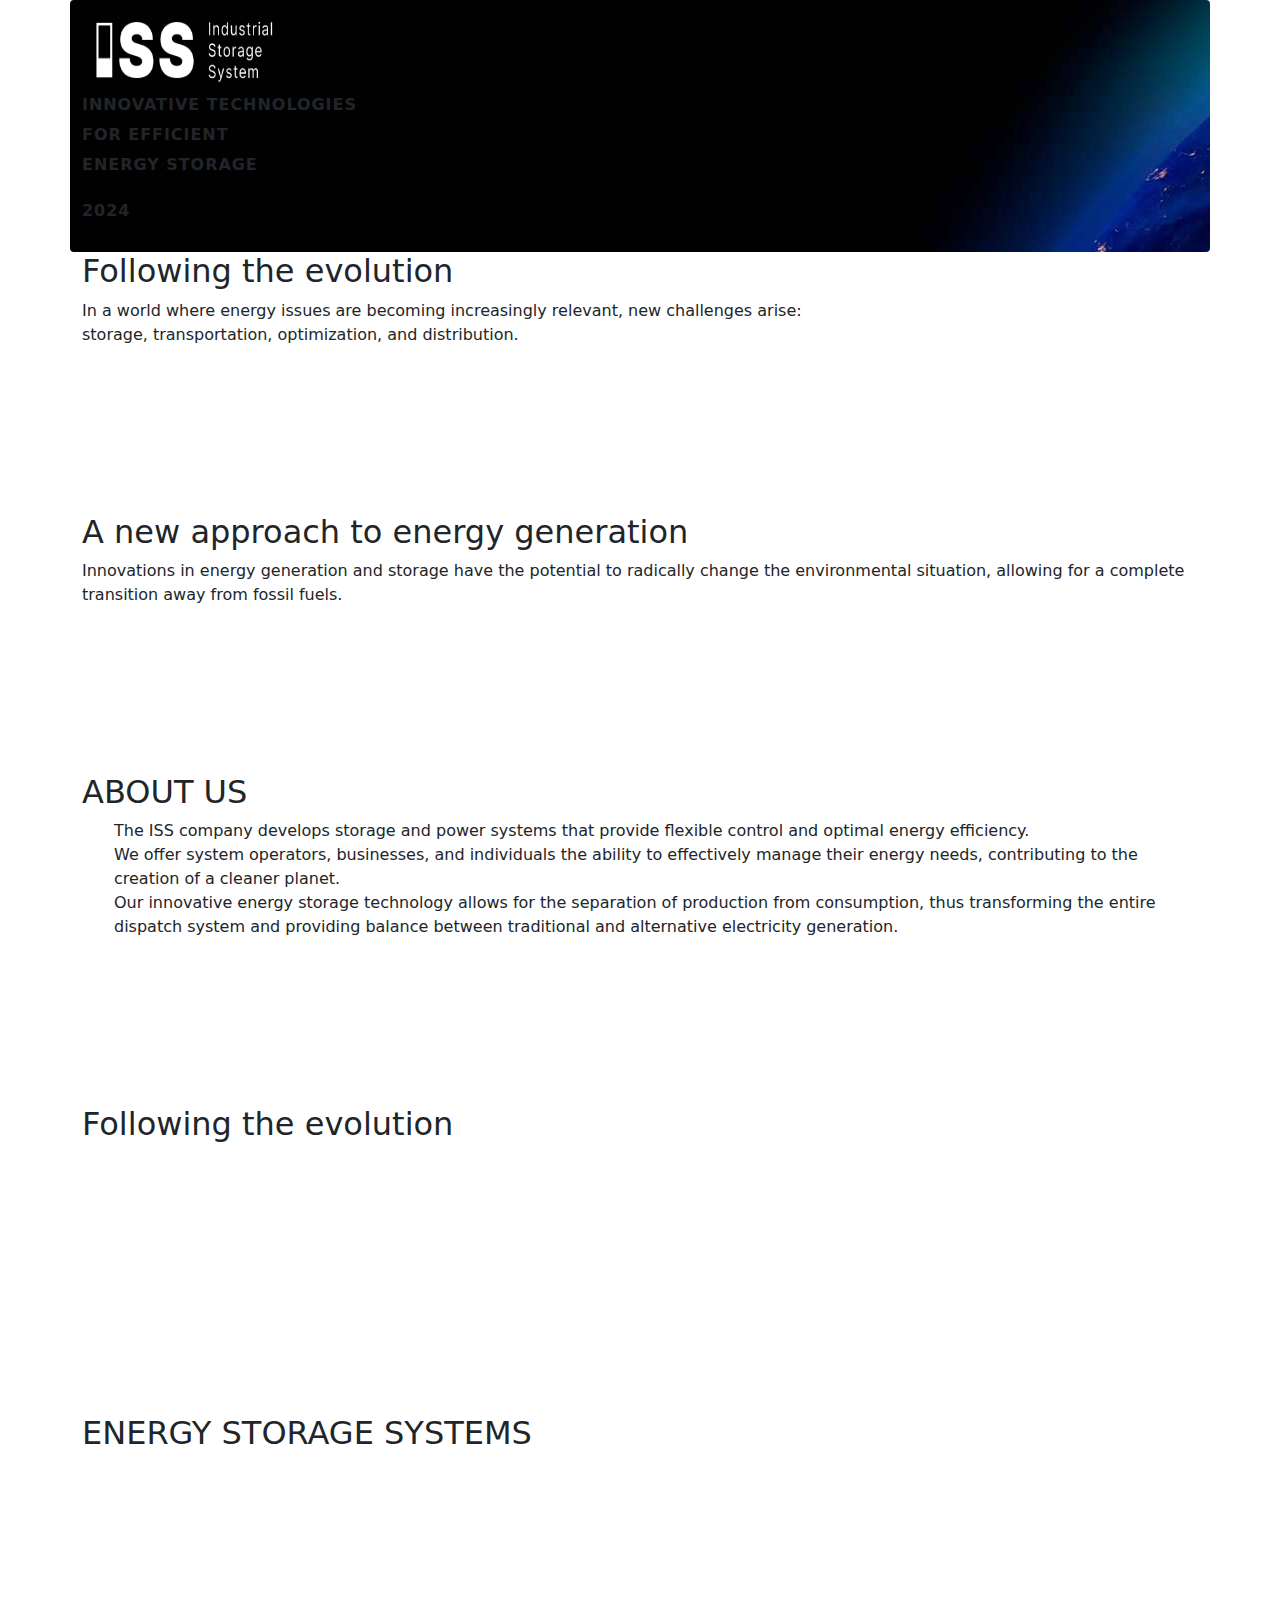
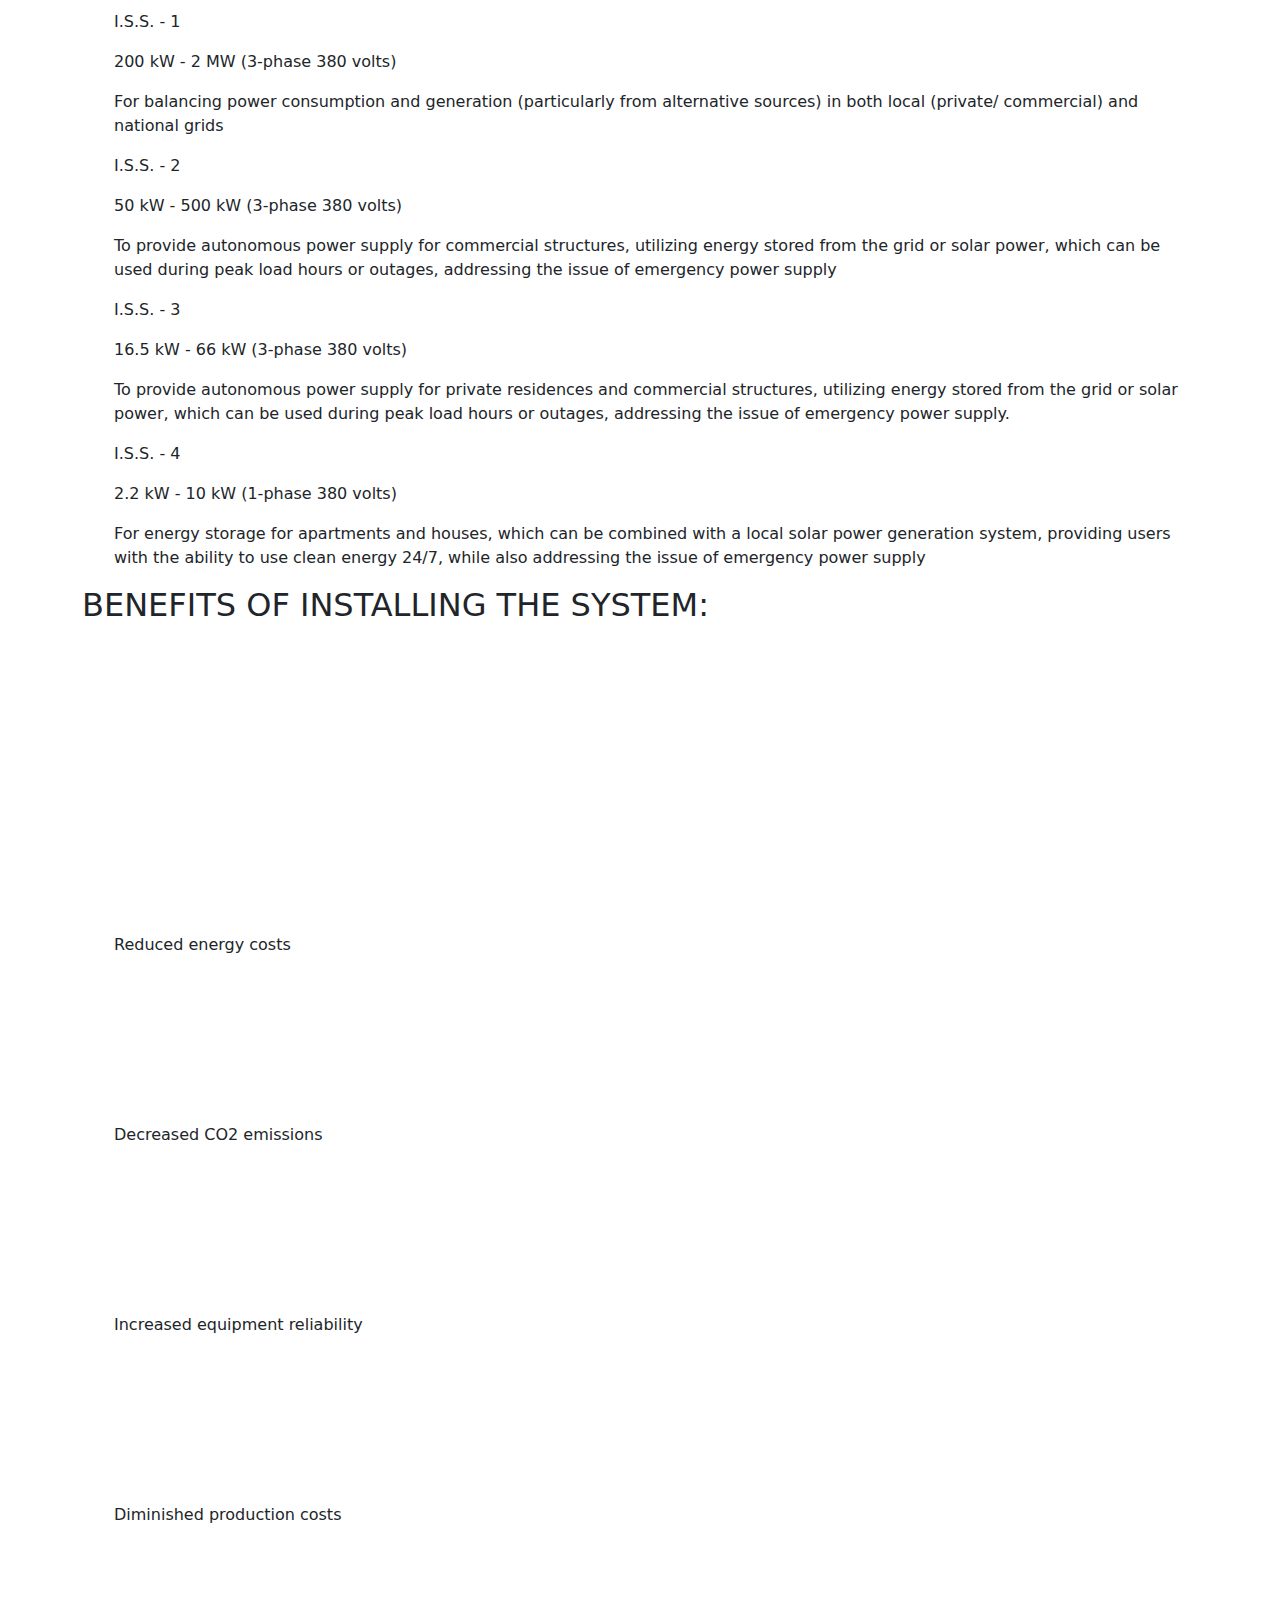
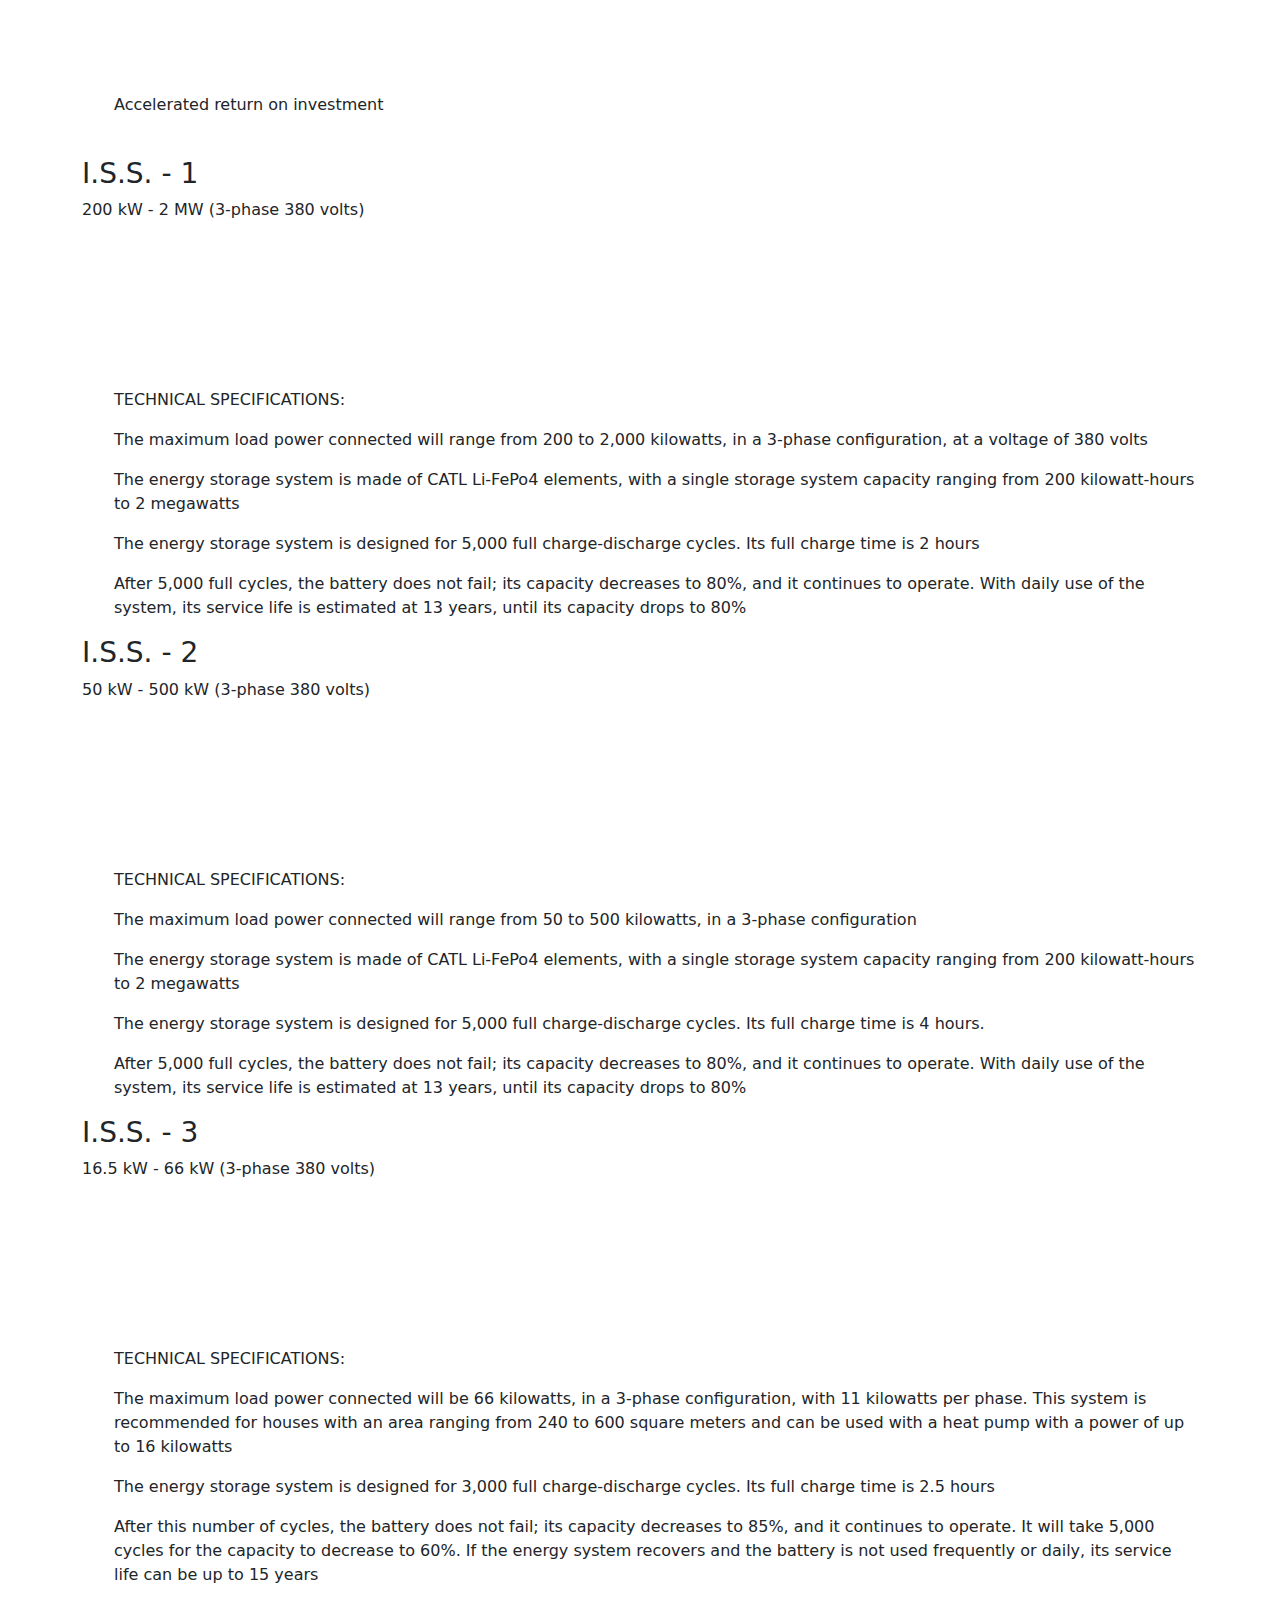
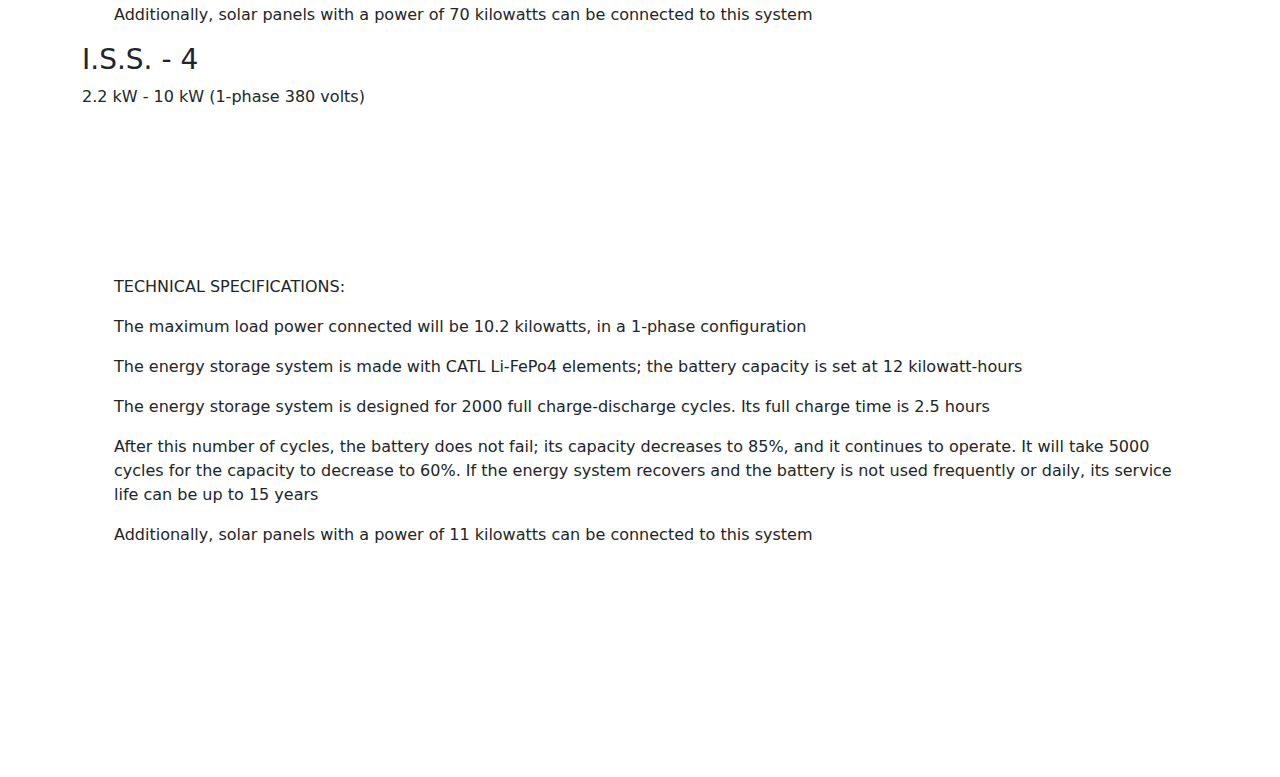
==== index.html @ ce4cd468 "criate" ====
<!DOCTYPE html>
<html lang="en">
  <head>
    <meta charset="UTF-8" />
    <meta name="viewport" content="width=device-width, initial-scale=1.0" />
    <link rel="stylesheet" href="./css/style.css" />
    <title>Waste-energy</title>
    <link href="https://cdn.jsdelivr.net/npm/bootstrap@5.3.3/dist/css/bootstrap.min.css" rel="stylesheet" integrity="sha384-QWTKZyjpPEjISv5WaRU9OFeRpok6YctnYmDr5pNlyT2bRjXh0JMhjY6hW+ALEwIH" crossorigin="anonymous">
  </head>
  <body>
    <header class="container bgImages">
      <img src="./images/logo_iss_w.png" alt="logo" width="200px" height="80px">
      <p>
        INNOVATIVE TECHNOLOGIES <br />
        FOR EFFICIENT <br />
        ENERGY STORAGE
      </p>
      <p>2024</p>
    </header>

    <section class="container">
      <h2>Following the evolution</h2>
      <p>
        In a world where energy issues are becoming increasingly relevant, new
        challenges arise: <br />
        storage, transportation, optimization, and distribution.
      </p>
      <svg class="" width="" height="">
        <use href=""></use>
      </svg>
    </section>

    <section class="container">
      <h2>A new approach to energy generation</h2>
      <p>
        Innovations in energy generation and storage have the potential to
        radically change the environmental situation, allowing for a complete
        transition away from fossil fuels.
      </p>
      <svg class="" width="" height="">
        <use href=""></use>
      </svg>
    </section>

    <section class="container">
      <h2>ABOUT US</h2>
      <ul>
        <li>
          The ISS company develops storage and power systems that provide
          flexible control and optimal energy efficiency.
        </li>
        <li>
          We offer system operators, businesses, and individuals the ability to
          effectively manage their energy needs, contributing to the creation of
          a cleaner planet.
        </li>
        <li>
          Our innovative energy storage technology allows for the separation of
          production from consumption, thus transforming the entire dispatch
          system and providing balance between traditional and alternative
          electricity generation.
        </li>
      </ul>
      <svg class="" width="" height="">
        <use href=""></use>
      </svg>
    </section>

    <section class="container">
      <h2>Following the evolution</h2>
      <svg class="" width="" height="">
        <use href=""></use>
      </svg>
      <ul>
        <li><img src="./images/" alt="" /></li>
        <li><img src="./images/" alt="" /></li>
        <li><img src="./images/" alt="" /></li>
        <li><img src="./images/" alt="" /></li>
      </ul>
    </section>

    <section class="container">
      <h2>ENERGY STORAGE SYSTEMS</h2>
      <svg class="" width="" height="">
        <use href=""></use>
      </svg>
      <ul>
        <li>
          <p>I.S.S. - 1</p>
          <p>200 kW - 2 MW (3-phase 380 volts)</p>
          <p>
            For balancing power consumption and generation (particularly from
            alternative sources) in both local (private/ commercial) and
            national grids
          </p>
        </li>
        <li>
          <p>I.S.S. - 2</p>
          <p>50 kW - 500 kW (3-phase 380 volts)</p>
          <p>
            To provide autonomous power supply for commercial structures,
            utilizing energy stored from the grid or solar power, which can be
            used during peak load hours or outages, addressing the issue of
            emergency power supply
          </p>
        </li>
        <li>
          <p>I.S.S. - 3</p>
          <p>16.5 kW - 66 kW (3-phase 380 volts)</p>
          <p>
            To provide autonomous power supply for private residences and
            commercial structures, utilizing energy stored from the grid or
            solar power, which can be used during peak load hours or outages,
            addressing the issue of emergency power supply.
          </p>
        </li>
        <li>
          <p>I.S.S. - 4</p>
          <p>2.2 kW - 10 kW (1-phase 380 volts)</p>
          <p>
            For energy storage for apartments and houses, which can be combined
            with a local solar power generation system, providing users with the
            ability to use clean energy 24/7, while also addressing the issue of
            emergency power supply
          </p>
        </li>
      </ul>
    </section>

    <section class="container">
      <h2>BENEFITS OF INSTALLING THE SYSTEM:</h2>
      <svg class="" width="" height="">
        <use href=""></use>
      </svg>
      <ul>
        <li>
          <svg class="" width="" height="">
            <use href=""></use>
          </svg>
          <p>Reduced energy costs</p>
        </li>
        <li>
          <svg class="" width="" height="">
            <use href=""></use>
          </svg>
          <p>Decreased CO2 emissions</p>
        </li>
        <li>
          <svg class="" width="" height="">
            <use href=""></use>
          </svg>
          <p>Increased equipment reliability</p>
        </li>
        <li>
          <svg class="" width="" height="">
            <use href=""></use>
          </svg>
          <p>Diminished production costs</p>
        </li>
        <li>
          <svg class="" width="" height="">
            <use href=""></use>
          </svg>
          <p>Accelerated return on investment</p>
        </li>
      </ul>
    </section>

    <section class="container"><img src="./images/" alt="" /></section>

    <section class="container">
      <h3>I.S.S. - 1</h3>
      <p>200 kW - 2 MW (3-phase 380 volts)</p>
      <svg class="" width="" height="">
        <use href=""></use>
      </svg>
      <ul>
        <li>
          <p>TECHNICAL SPECIFICATIONS:</p>
        </li>
        <li>
          <p>
            The maximum load power connected will range from 200 to 2,000
            kilowatts, in a 3-phase configuration, at a voltage of 380 volts
          </p>
        </li>
        <li>
          <p>
            The energy storage system is made of CATL Li-FePo4 elements, with a
            single storage system capacity ranging from 200 kilowatt-hours to 2
            megawatts
          </p>
        </li>
        <li>
          <p>
            The energy storage system is designed for 5,000 full
            charge-discharge cycles. Its full charge time is 2 hours
          </p>
        </li>
        <li>
          <p>
            After 5,000 full cycles, the battery does not fail; its capacity
            decreases to 80%, and it continues to operate. With daily use of the
            system, its service life is estimated at 13 years, until its
            capacity drops to 80%
          </p>
        </li>
      </ul>
    </section>

    <section class="container">
      <h3>I.S.S. - 2</h3>
      <p>50 kW - 500 kW (3-phase 380 volts)</p>
      <svg class="" width="" height="">
        <use href=""></use>
      </svg>
      <ul>
        <li>
          <p>TECHNICAL SPECIFICATIONS:</p>
        </li>
        <li>
          <p>
            The maximum load power connected will range from 50 to 500
            kilowatts, in a 3-phase configuration
          </p>
        </li>
        <li>
          <p>
            The energy storage system is made of CATL Li-FePo4 elements, with a
            single storage system capacity ranging from 200 kilowatt-hours to 2
            megawatts
          </p>
        </li>
        <li>
          <p>
            The energy storage system is designed for 5,000 full
            charge-discharge cycles. Its full charge time is 4 hours.
          </p>
        </li>
        <li>
          <p>
            After 5,000 full cycles, the battery does not fail; its capacity
            decreases to 80%, and it continues to operate. With daily use of the
            system, its service life is estimated at 13 years, until its
            capacity drops to 80%
          </p>
        </li>
      </ul>
    </section>

    <section class="container">
      <h3>I.S.S. - 3</h3>
      <p>16.5 kW - 66 kW (3-phase 380 volts)</p>
      <svg class="" width="" height="">
        <use href=""></use>
      </svg>
      <ul>
        <li>
          <p>TECHNICAL SPECIFICATIONS:</p>
        </li>
        <li>
          <p>
            The maximum load power connected will be 66 kilowatts, in a 3-phase
            configuration, with 11 kilowatts per phase. This system is
            recommended for houses with an area ranging from 240 to 600 square
            meters and can be used with a heat pump with a power of up to 16
            kilowatts
          </p>
        </li>
        <li>
          <p>
            The energy storage system is designed for 3,000 full
            charge-discharge cycles. Its full charge time is 2.5 hours
          </p>
        </li>
        <li>
          <p>
            After this number of cycles, the battery does not fail; its capacity
            decreases to 85%, and it continues to operate. It will take 5,000
            cycles for the capacity to decrease to 60%. If the energy system
            recovers and the battery is not used frequently or daily, its
            service life can be up to 15 years
          </p>
        </li>
        <li>
          <p>
            Additionally, solar panels with a power of 70 kilowatts can be
            connected to this system
          </p>
        </li>
      </ul>
    </section>

    <section class="container">
      <h3>I.S.S. - 4</h3>
      <p>2.2 kW - 10 kW (1-phase 380 volts)</p>
      <svg class="" width="" height="">
        <use href=""></use>
      </svg>
      <ul>
        <li>
          <p>TECHNICAL SPECIFICATIONS:</p>
        </li>
        <li>
          <p>
            The maximum load power connected will be 10.2 kilowatts, in a
            1-phase configuration
          </p>
        </li>
        <li>
          <p>
            The energy storage system is made with CATL Li-FePo4 elements; the
            battery capacity is set at 12 kilowatt-hours
          </p>
        </li>
        <li>
          <p>
            The energy storage system is designed for 2000 full charge-discharge
            cycles. Its full charge time is 2.5 hours
          </p>
        </li>
        <li>
          <p>
            After this number of cycles, the battery does not fail; its capacity
            decreases to 85%, and it continues to operate. It will take 5000
            cycles for the capacity to decrease to 60%. If the energy system
            recovers and the battery is not used frequently or daily, its
            service life can be up to 15 years
          </p>
        </li>
        <li>
          <p>
            Additionally, solar panels with a power of 11 kilowatts can be
            connected to this system
          </p>
        </li>
      </ul>
    </section>

    <section class="container">
      <svg class="" width="" height="">
        <use href=""></use>
      </svg>
      <ul>
        <li><img src="./images/" alt="" /></li>
        <li><img src="./images/" alt="" /></li>
      </ul>
    </section>
    <script src="https://cdn.jsdelivr.net/npm/bootstrap@5.3.3/dist/js/bootstrap.bundle.min.js" integrity="sha384-YvpcrYf0tY3lHB60NNkmXc5s9fDVZLESaAA55NDzOxhy9GkcIdslK1eN7N6jIeHz" crossorigin="anonymous"></script>
  </body>
</html>
---- css/style.css ----
* {
  margin: 0;
  padding: 0;
  border: 0 none;
  background: none;
}
body {
  font-weight: normal;
  font-size: 11px;
  font-family: Arial;
}
ul li {
list-style: none;
}
  #login-wrapper {
    width: 270px;
    left: 50%;
    margin-left: -135px;
    position: absolute;
    margin-top: -135px;
    top: 50%;
  }
  #login-form {
    width: 270px;
    background: #78a5df;
    height: 270px;
    -webkit-border-radius: 135px;
    -moz-border-radius: 135px;
    border-radius: 135px;
  }
  .body-login-form .tab-content {
    position: inherit;
    padding: inherit;
  }
  .b-title {
    text-align: center;
    padding-top: 100px;
    color: white;
    margin-bottom: 20px;
    font-size: 27px;
  }
  .b-content {
    font-size: 12px;
    color: #FFF;
    text-align: center;
  }
  .b-copyright {
    margin-top: 40px;
    text-align: center;
  }
  .b-copyright__link {
    color: #587b9d;
  }
  .b-text_lang_ru {
    display: none;
  }

  .bgImages{
    display: block;
    min-width: 200px;
    min-height: 50px;
    margin: 0 auto;
    padding: 10px 32px;
    border: 0;
    font-family: inherit;
    cursor: pointer;
    font-weight: 700;
    font-size: 16px;
    line-height: 1.88;
    letter-spacing: 0.06em;
    border-radius: 4px;
    background-image: url(../images/hero-bg.jpg);
  }
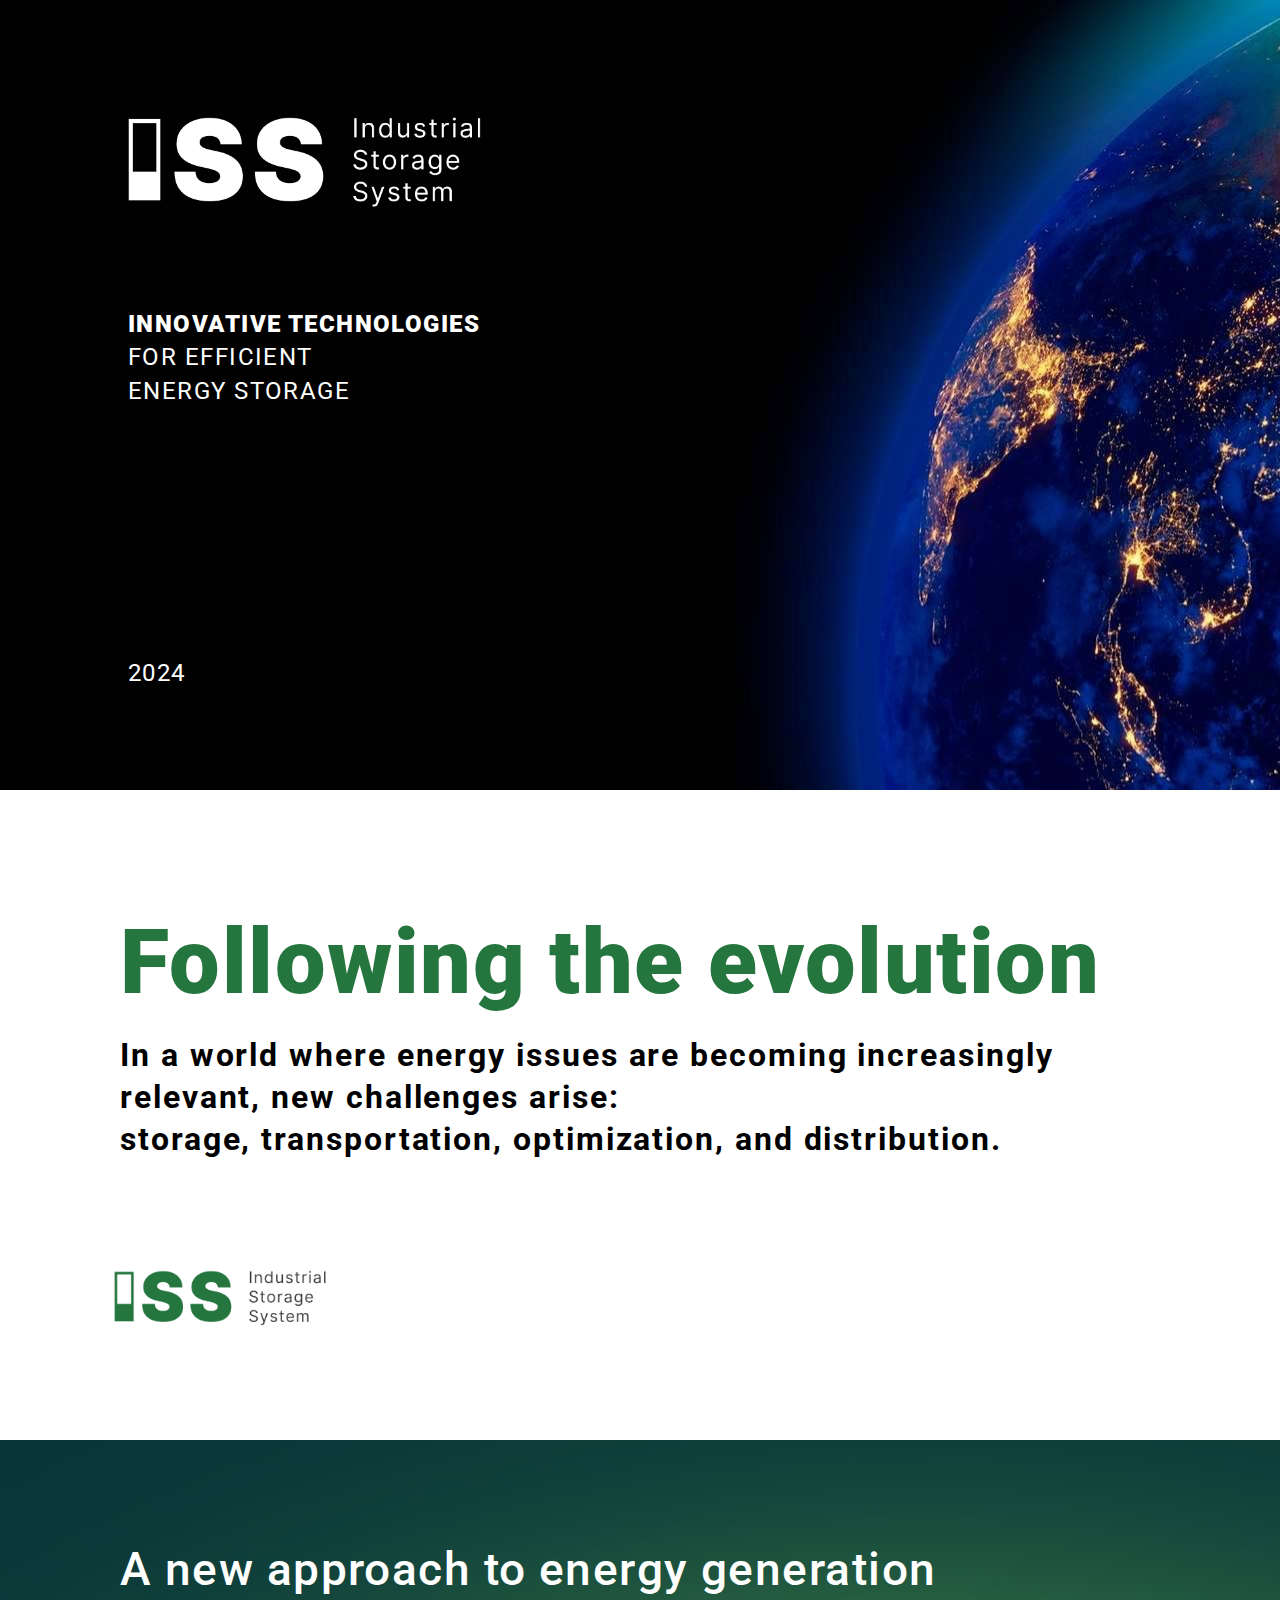
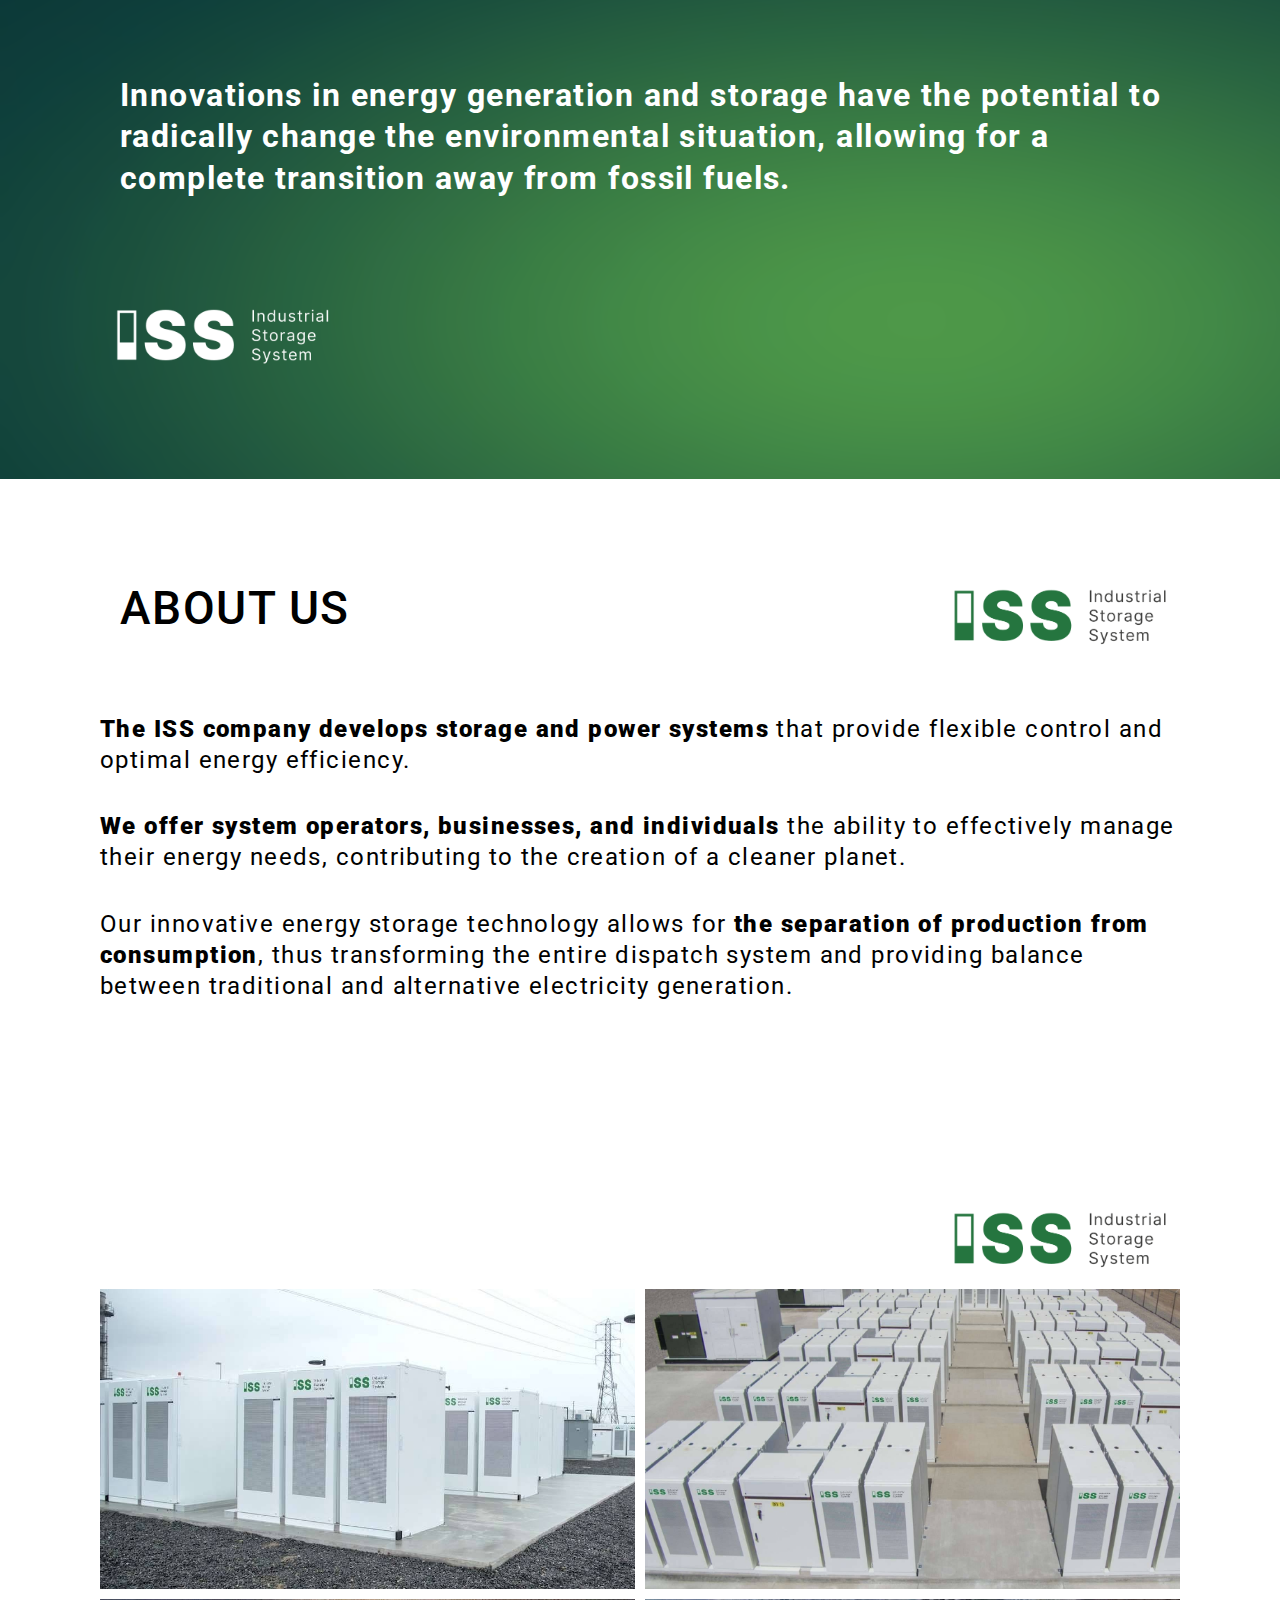
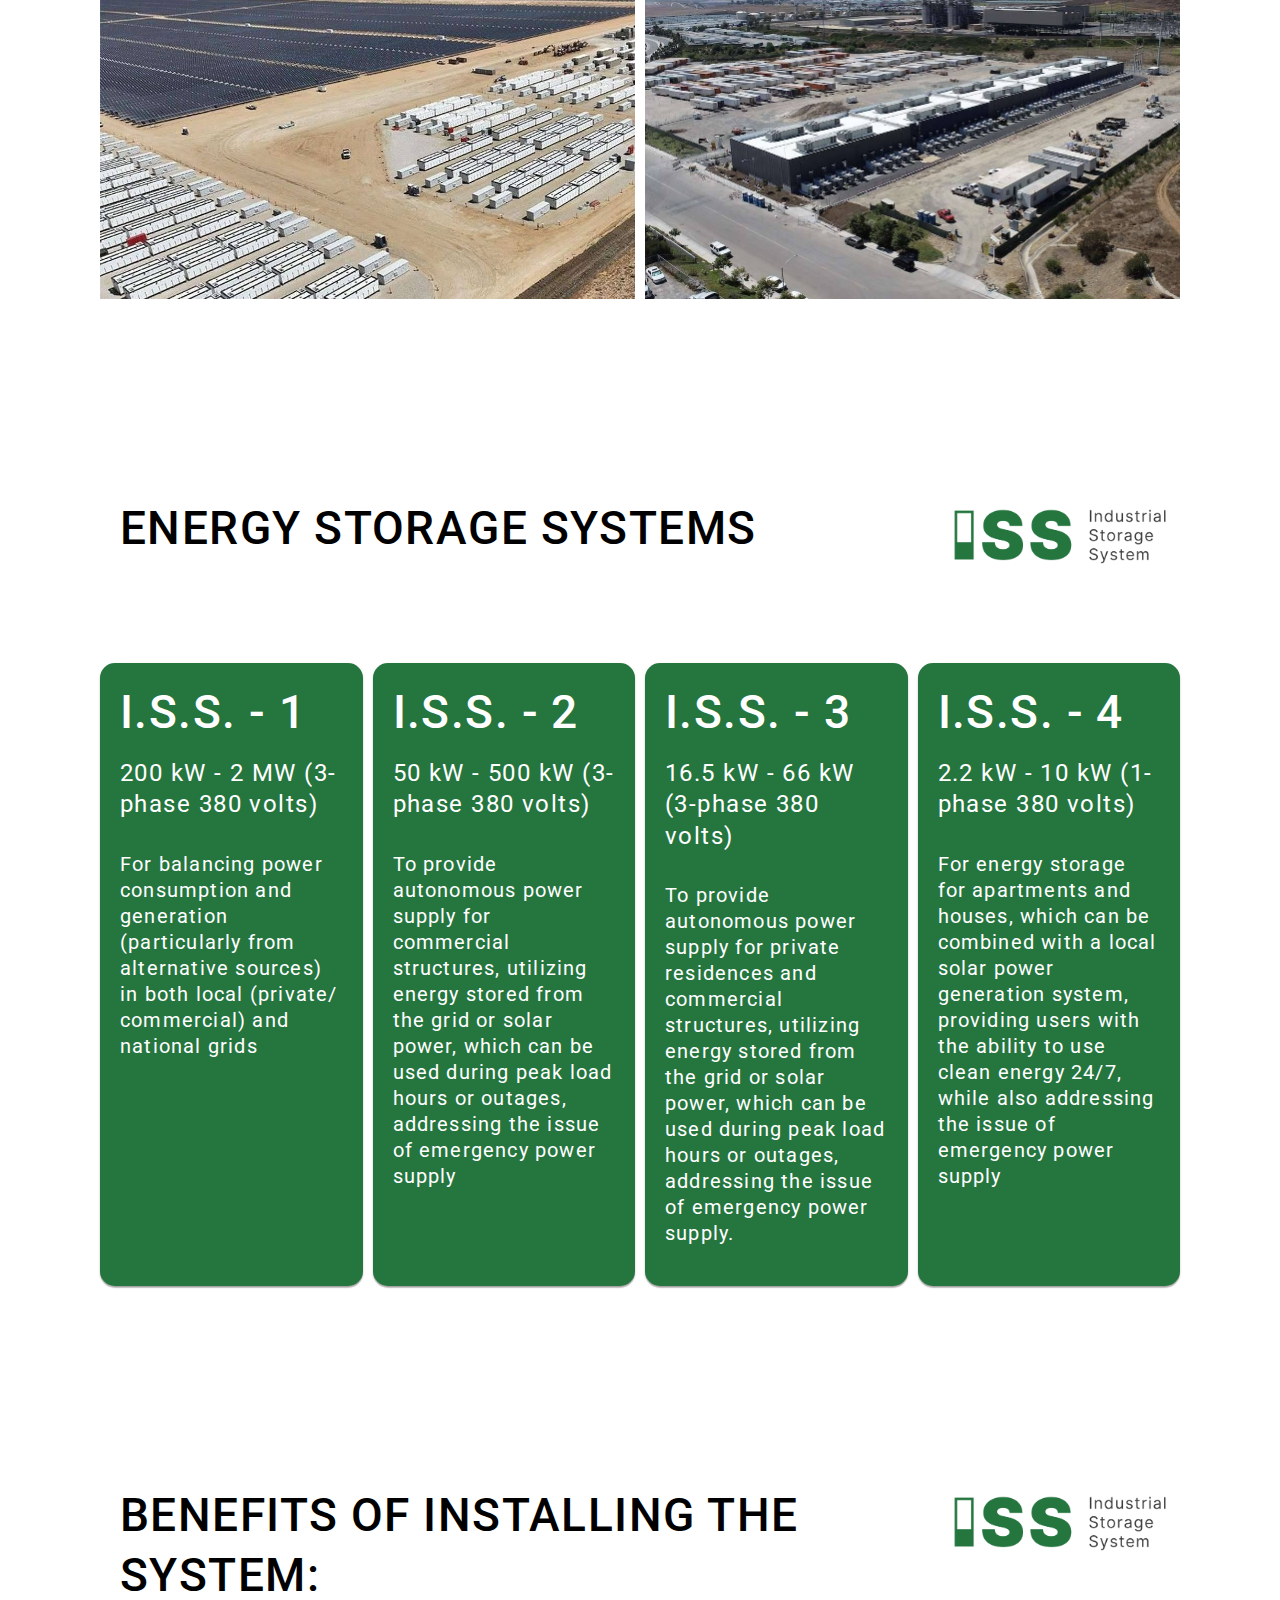
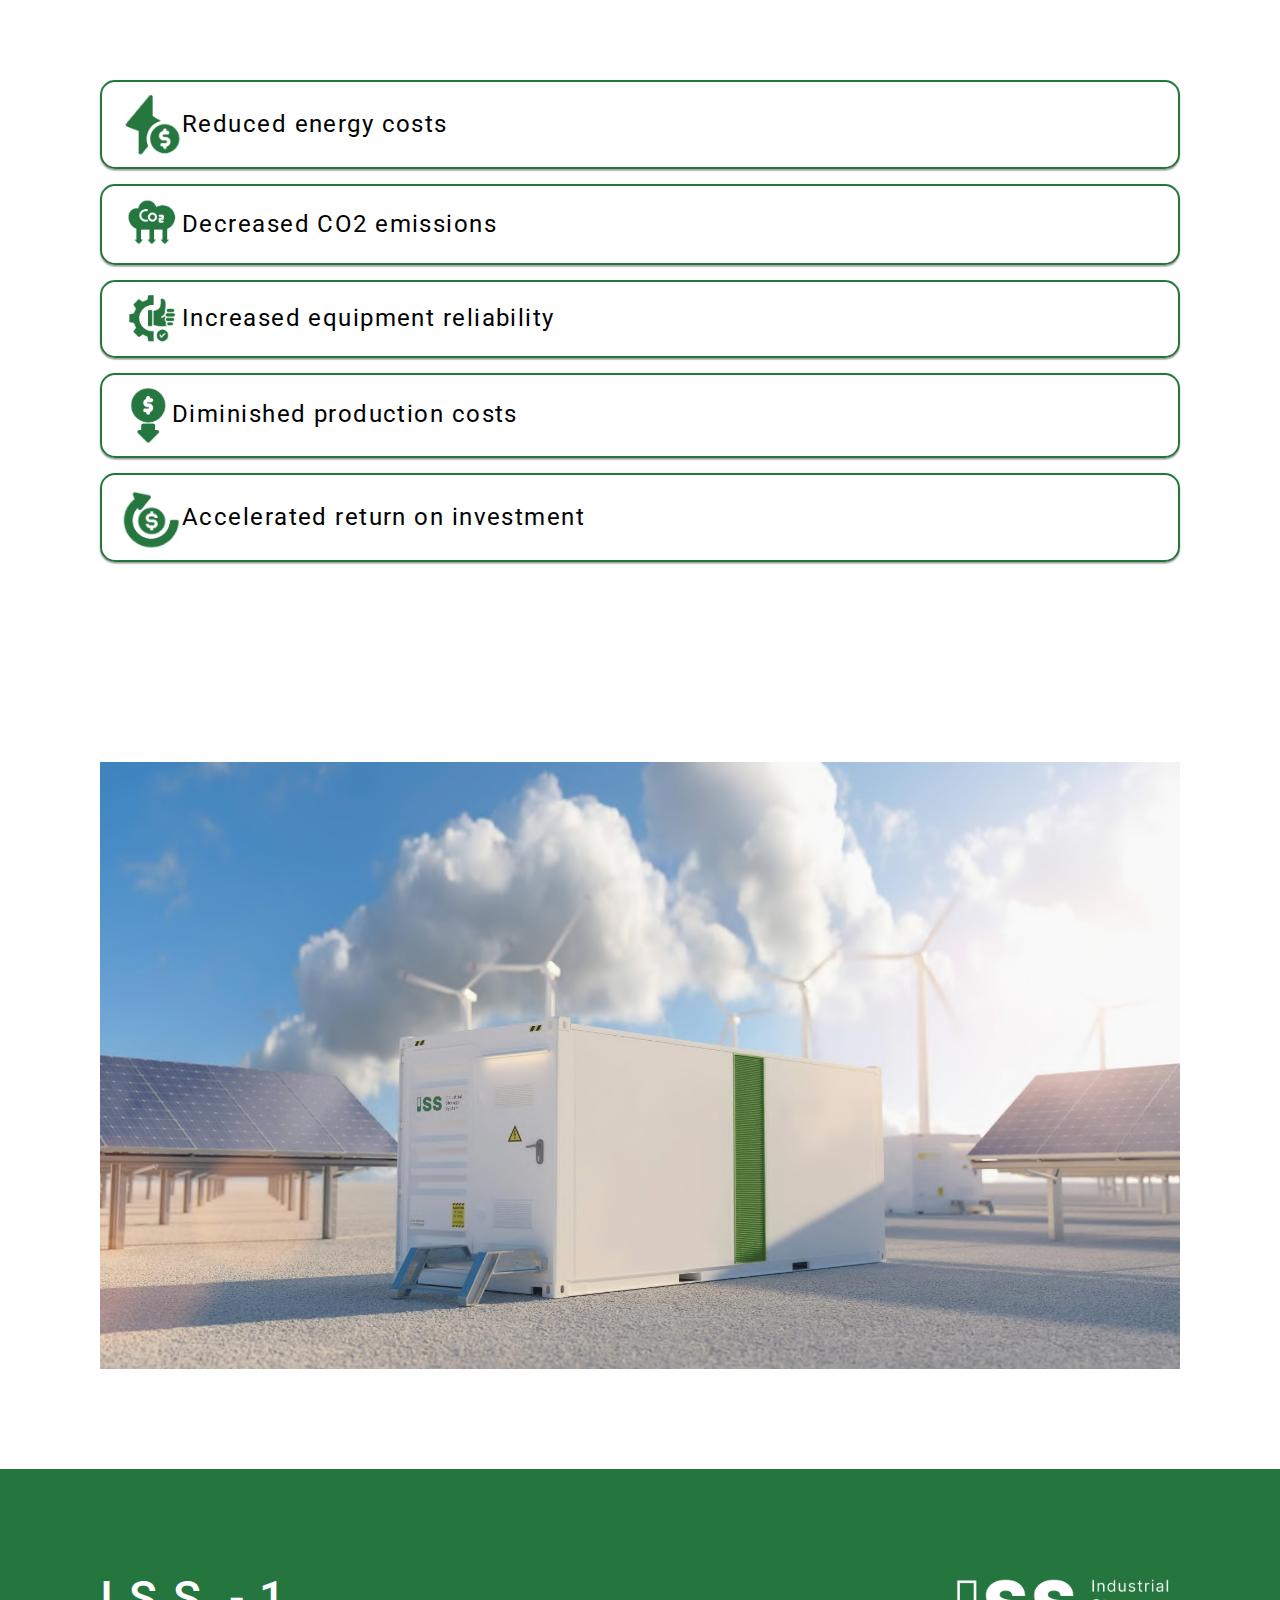
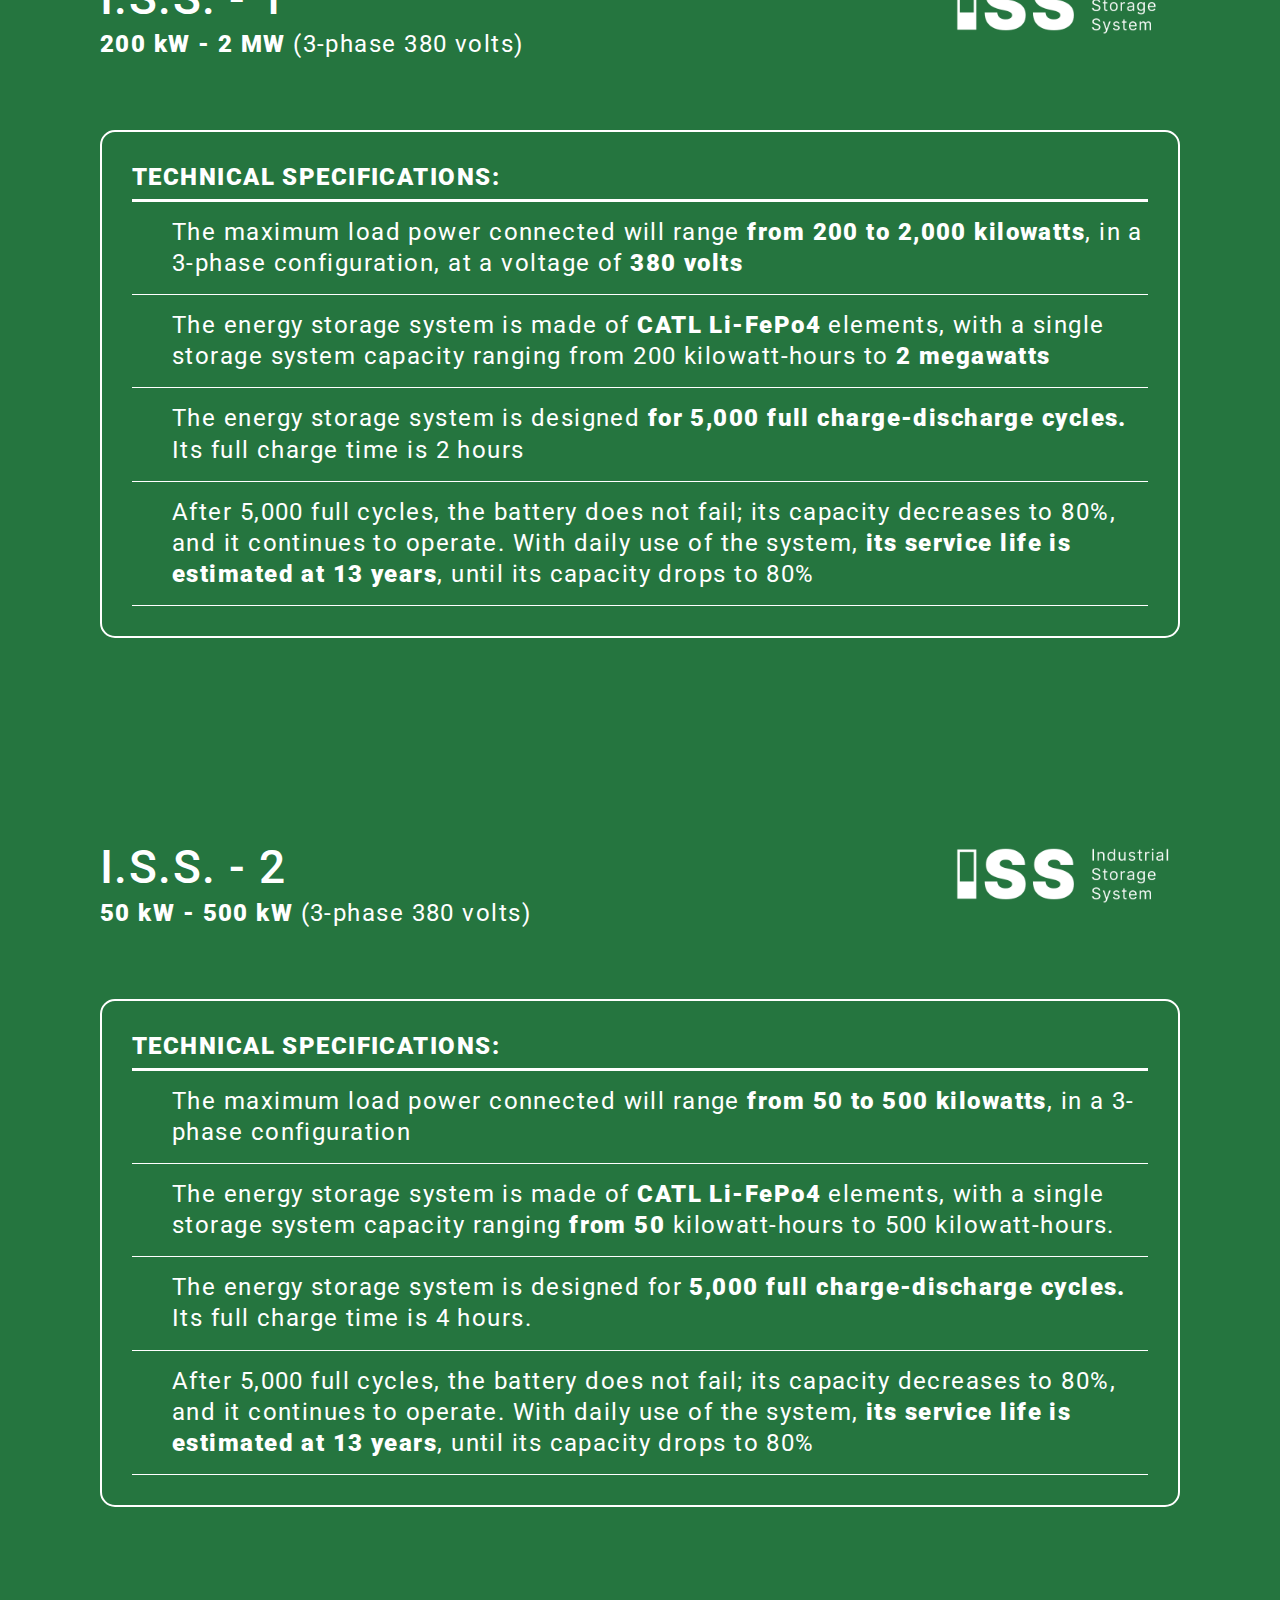
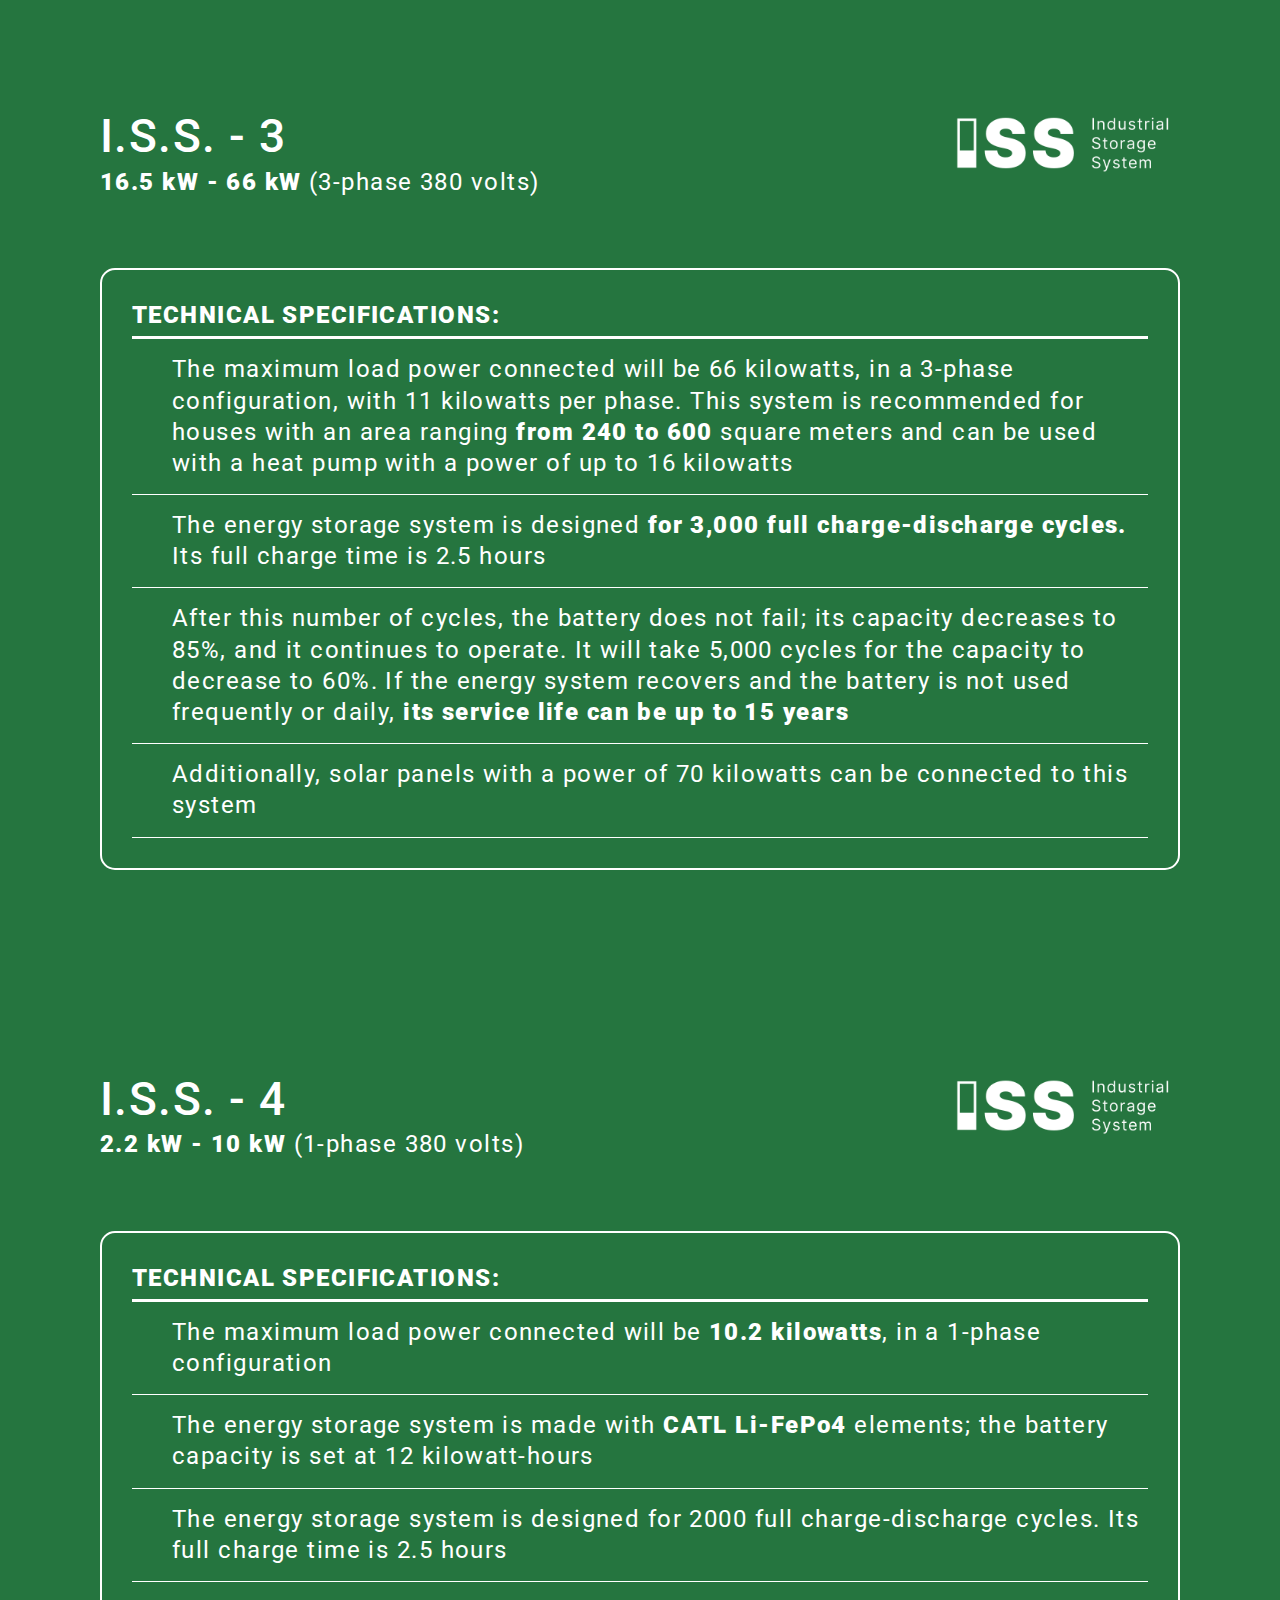
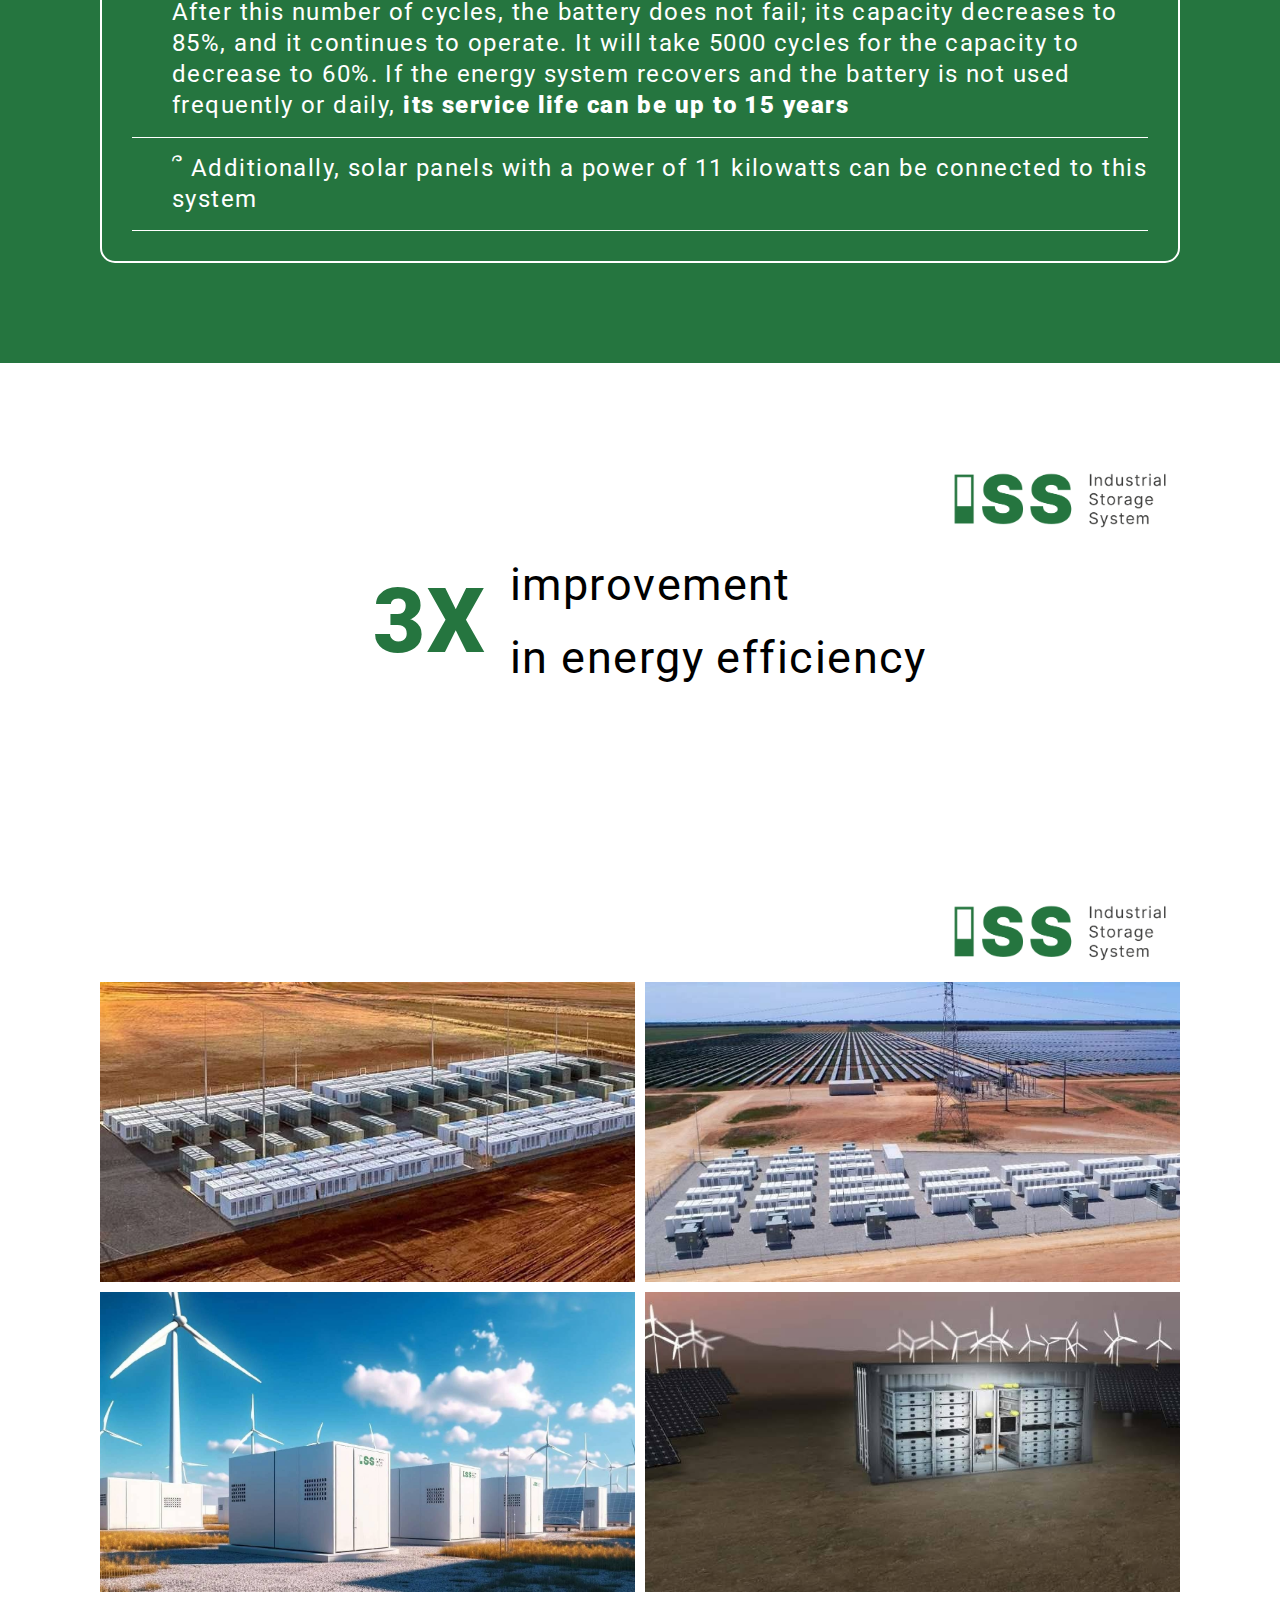
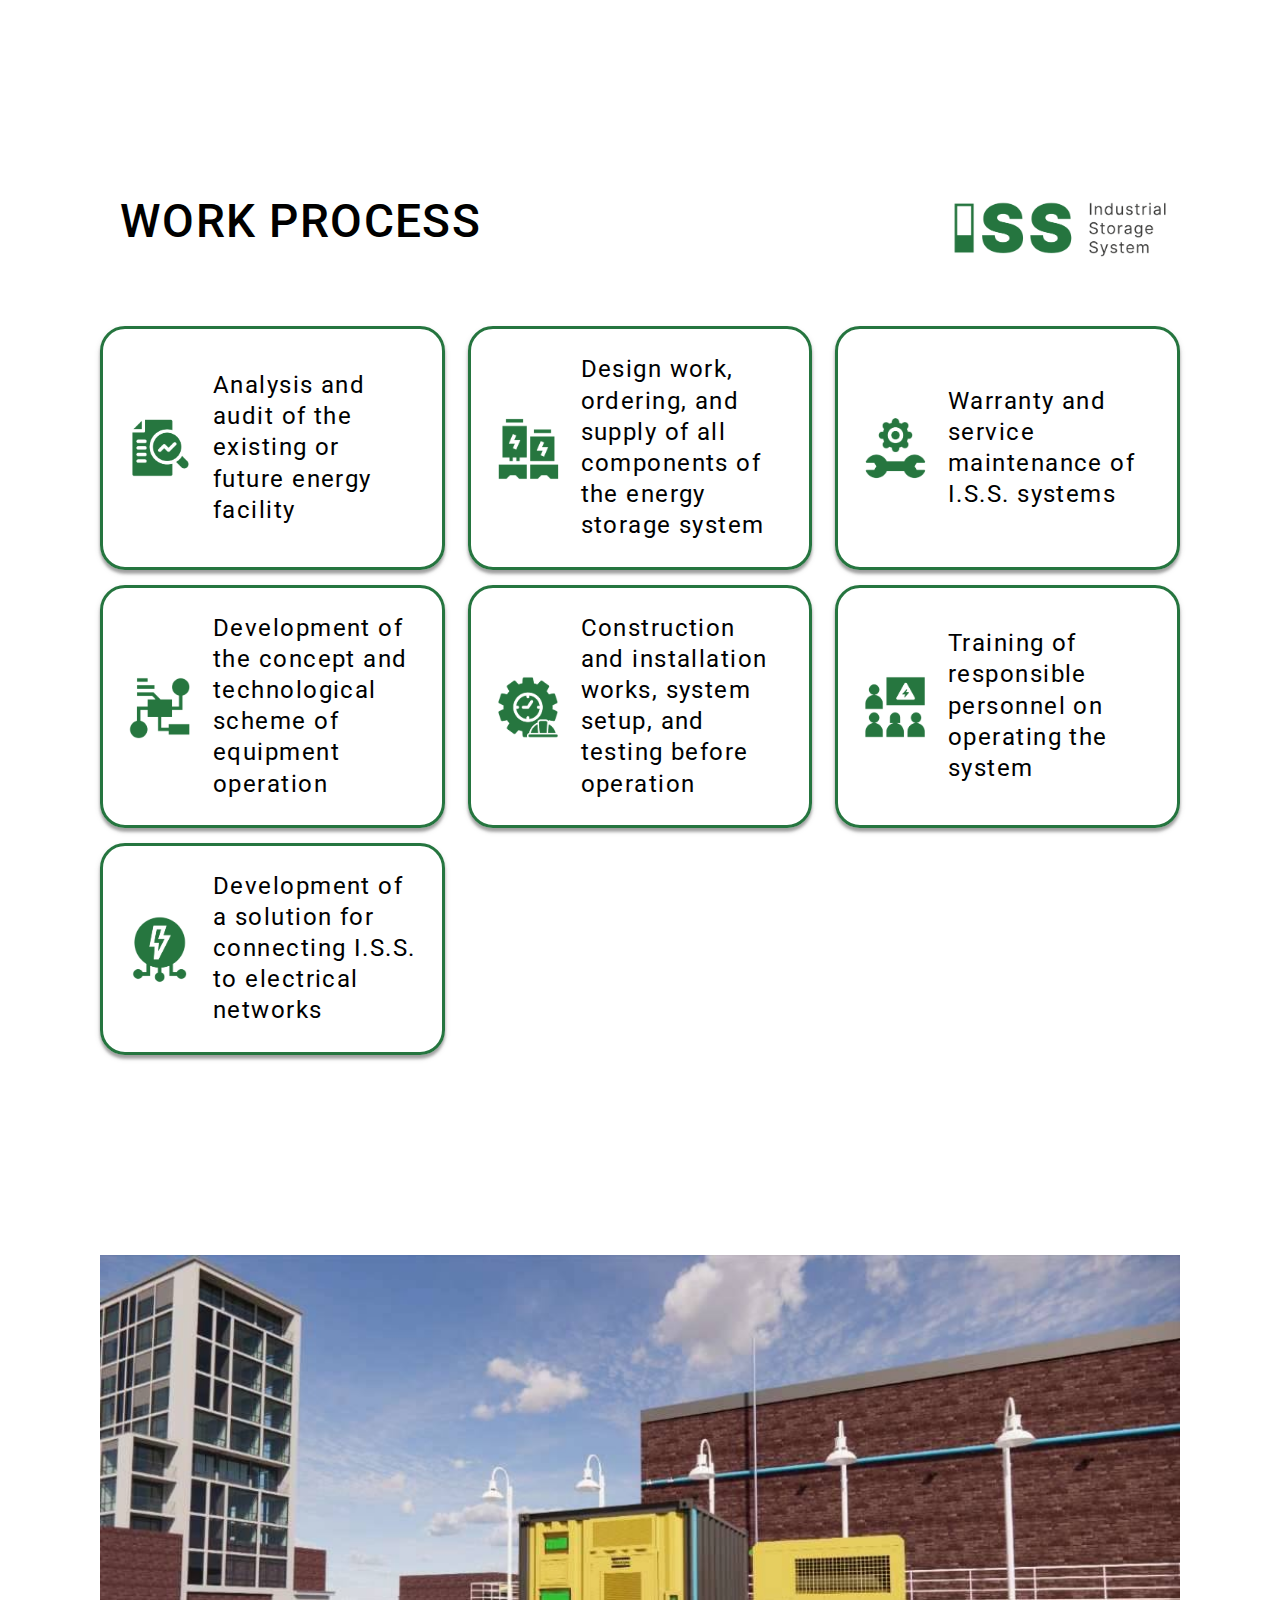
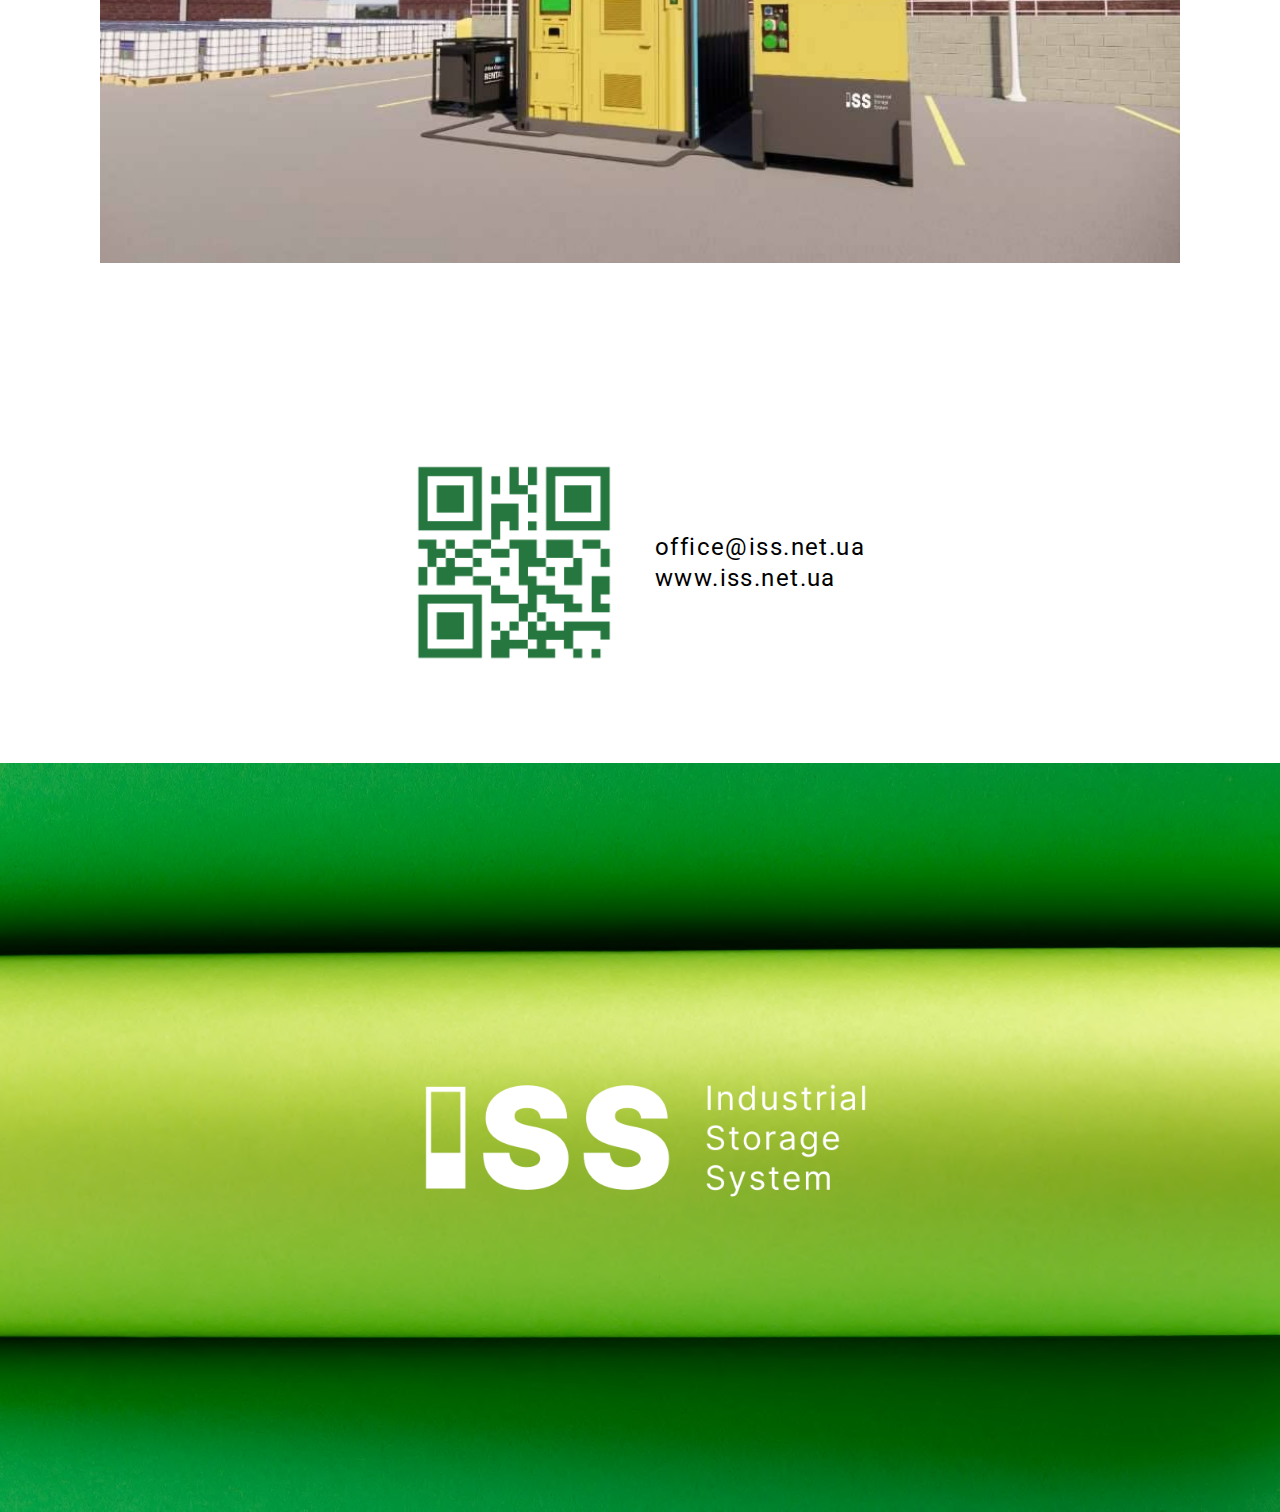
==== commit 13429738: "criet" ====
--- a/index.html
+++ b/index.html
@@ -3,349 +3,481 @@
   <head>
     <meta charset="UTF-8" />
     <meta name="viewport" content="width=device-width, initial-scale=1.0" />
+    <title>Waste-energy</title>
+    <link rel="preconnect" href="https://fonts.googleapis.com">
+    <link rel="preconnect" href="https://fonts.gstatic.com" crossorigin>
+    <link href="https://fonts.googleapis.com/css2?family=Roboto:wght@400;500;700;900&display=swap" rel="stylesheet">
+    <link rel="stylesheet" href="./css/normalize.css ">
     <link rel="stylesheet" href="./css/style.css" />
-    <title>Waste-energy</title>
-    <link href="https://cdn.jsdelivr.net/npm/bootstrap@5.3.3/dist/css/bootstrap.min.css" rel="stylesheet" integrity="sha384-QWTKZyjpPEjISv5WaRU9OFeRpok6YctnYmDr5pNlyT2bRjXh0JMhjY6hW+ALEwIH" crossorigin="anonymous">
   </head>
-  <body>
-    <header class="container bgImages">
-      <img src="./images/logo_iss_w.png" alt="logo" width="200px" height="80px">
-      <p>
-        INNOVATIVE TECHNOLOGIES <br />
-        FOR EFFICIENT <br />
-        ENERGY STORAGE
-      </p>
-      <p>2024</p>
+  <body class="text">
+    <header class="bgImages text-white section ">
+      <div class="container">
+
+        <img class="hero-img" src="./images/logo_iss_w.png" alt="logo" width="400px" >
+        <ul>
+          <li>
+            <p class="hero-text ">
+            <span class="wide-text">INNOVATIVE TECHNOLOGIES</span> <br />
+            FOR EFFICIENT <br />
+            ENERGY STORAGE
+            </p>
+          </li>
+          <li>
+            <p class="hero-date">2024</p>
+          </li>
+        </ul>
+      </div>
     </header>
 
-    <section class="container">
-      <h2>Following the evolution</h2>
-      <p>
-        In a world where energy issues are becoming increasingly relevant, new
-        challenges arise: <br />
-        storage, transportation, optimization, and distribution.
-      </p>
-      <svg class="" width="" height="">
-        <use href=""></use>
-      </svg>
-    </section>
-
-    <section class="container">
-      <h2>A new approach to energy generation</h2>
-      <p>
-        Innovations in energy generation and storage have the potential to
-        radically change the environmental situation, allowing for a complete
-        transition away from fossil fuels.
-      </p>
-      <svg class="" width="" height="">
-        <use href=""></use>
-      </svg>
-    </section>
-
-    <section class="container">
-      <h2>ABOUT US</h2>
-      <ul>
-        <li>
-          The ISS company develops storage and power systems that provide
-          flexible control and optimal energy efficiency.
-        </li>
-        <li>
-          We offer system operators, businesses, and individuals the ability to
-          effectively manage their energy needs, contributing to the creation of
-          a cleaner planet.
-        </li>
-        <li>
-          Our innovative energy storage technology allows for the separation of
-          production from consumption, thus transforming the entire dispatch
-          system and providing balance between traditional and alternative
-          electricity generation.
-        </li>
-      </ul>
-      <svg class="" width="" height="">
-        <use href=""></use>
-      </svg>
-    </section>
-
-    <section class="container">
-      <h2>Following the evolution</h2>
-      <svg class="" width="" height="">
-        <use href=""></use>
-      </svg>
-      <ul>
-        <li><img src="./images/" alt="" /></li>
-        <li><img src="./images/" alt="" /></li>
-        <li><img src="./images/" alt="" /></li>
-        <li><img src="./images/" alt="" /></li>
-      </ul>
-    </section>
-
-    <section class="container">
-      <h2>ENERGY STORAGE SYSTEMS</h2>
-      <svg class="" width="" height="">
-        <use href=""></use>
-      </svg>
-      <ul>
-        <li>
-          <p>I.S.S. - 1</p>
-          <p>200 kW - 2 MW (3-phase 380 volts)</p>
-          <p>
-            For balancing power consumption and generation (particularly from
-            alternative sources) in both local (private/ commercial) and
-            national grids
-          </p>
-        </li>
-        <li>
-          <p>I.S.S. - 2</p>
-          <p>50 kW - 500 kW (3-phase 380 volts)</p>
-          <p>
-            To provide autonomous power supply for commercial structures,
-            utilizing energy stored from the grid or solar power, which can be
-            used during peak load hours or outages, addressing the issue of
-            emergency power supply
-          </p>
-        </li>
-        <li>
-          <p>I.S.S. - 3</p>
-          <p>16.5 kW - 66 kW (3-phase 380 volts)</p>
-          <p>
-            To provide autonomous power supply for private residences and
-            commercial structures, utilizing energy stored from the grid or
-            solar power, which can be used during peak load hours or outages,
-            addressing the issue of emergency power supply.
-          </p>
-        </li>
-        <li>
-          <p>I.S.S. - 4</p>
-          <p>2.2 kW - 10 kW (1-phase 380 volts)</p>
-          <p>
-            For energy storage for apartments and houses, which can be combined
-            with a local solar power generation system, providing users with the
-            ability to use clean energy 24/7, while also addressing the issue of
-            emergency power supply
-          </p>
-        </li>
-      </ul>
-    </section>
-
-    <section class="container">
-      <h2>BENEFITS OF INSTALLING THE SYSTEM:</h2>
-      <svg class="" width="" height="">
-        <use href=""></use>
-      </svg>
-      <ul>
-        <li>
-          <svg class="" width="" height="">
-            <use href=""></use>
-          </svg>
-          <p>Reduced energy costs</p>
-        </li>
-        <li>
-          <svg class="" width="" height="">
-            <use href=""></use>
-          </svg>
-          <p>Decreased CO2 emissions</p>
-        </li>
-        <li>
-          <svg class="" width="" height="">
-            <use href=""></use>
-          </svg>
-          <p>Increased equipment reliability</p>
-        </li>
-        <li>
-          <svg class="" width="" height="">
-            <use href=""></use>
-          </svg>
-          <p>Diminished production costs</p>
-        </li>
-        <li>
-          <svg class="" width="" height="">
-            <use href=""></use>
-          </svg>
-          <p>Accelerated return on investment</p>
-        </li>
-      </ul>
-    </section>
-
-    <section class="container"><img src="./images/" alt="" /></section>
-
-    <section class="container">
-      <h3>I.S.S. - 1</h3>
-      <p>200 kW - 2 MW (3-phase 380 volts)</p>
-      <svg class="" width="" height="">
-        <use href=""></use>
-      </svg>
-      <ul>
-        <li>
-          <p>TECHNICAL SPECIFICATIONS:</p>
-        </li>
-        <li>
-          <p>
-            The maximum load power connected will range from 200 to 2,000
-            kilowatts, in a 3-phase configuration, at a voltage of 380 volts
-          </p>
-        </li>
-        <li>
-          <p>
-            The energy storage system is made of CATL Li-FePo4 elements, with a
-            single storage system capacity ranging from 200 kilowatt-hours to 2
-            megawatts
-          </p>
-        </li>
-        <li>
-          <p>
-            The energy storage system is designed for 5,000 full
-            charge-discharge cycles. Its full charge time is 2 hours
-          </p>
-        </li>
-        <li>
-          <p>
-            After 5,000 full cycles, the battery does not fail; its capacity
-            decreases to 80%, and it continues to operate. With daily use of the
-            system, its service life is estimated at 13 years, until its
-            capacity drops to 80%
-          </p>
-        </li>
-      </ul>
-    </section>
-
-    <section class="container">
-      <h3>I.S.S. - 2</h3>
-      <p>50 kW - 500 kW (3-phase 380 volts)</p>
-      <svg class="" width="" height="">
-        <use href=""></use>
-      </svg>
-      <ul>
-        <li>
-          <p>TECHNICAL SPECIFICATIONS:</p>
-        </li>
-        <li>
-          <p>
-            The maximum load power connected will range from 50 to 500
-            kilowatts, in a 3-phase configuration
-          </p>
-        </li>
-        <li>
-          <p>
-            The energy storage system is made of CATL Li-FePo4 elements, with a
-            single storage system capacity ranging from 200 kilowatt-hours to 2
-            megawatts
-          </p>
-        </li>
-        <li>
-          <p>
-            The energy storage system is designed for 5,000 full
-            charge-discharge cycles. Its full charge time is 4 hours.
-          </p>
-        </li>
-        <li>
-          <p>
-            After 5,000 full cycles, the battery does not fail; its capacity
-            decreases to 80%, and it continues to operate. With daily use of the
-            system, its service life is estimated at 13 years, until its
-            capacity drops to 80%
-          </p>
-        </li>
-      </ul>
-    </section>
-
-    <section class="container">
-      <h3>I.S.S. - 3</h3>
-      <p>16.5 kW - 66 kW (3-phase 380 volts)</p>
-      <svg class="" width="" height="">
-        <use href=""></use>
-      </svg>
-      <ul>
-        <li>
-          <p>TECHNICAL SPECIFICATIONS:</p>
-        </li>
-        <li>
-          <p>
-            The maximum load power connected will be 66 kilowatts, in a 3-phase
-            configuration, with 11 kilowatts per phase. This system is
-            recommended for houses with an area ranging from 240 to 600 square
-            meters and can be used with a heat pump with a power of up to 16
-            kilowatts
-          </p>
-        </li>
-        <li>
-          <p>
-            The energy storage system is designed for 3,000 full
-            charge-discharge cycles. Its full charge time is 2.5 hours
-          </p>
-        </li>
-        <li>
-          <p>
-            After this number of cycles, the battery does not fail; its capacity
-            decreases to 85%, and it continues to operate. It will take 5,000
-            cycles for the capacity to decrease to 60%. If the energy system
-            recovers and the battery is not used frequently or daily, its
-            service life can be up to 15 years
-          </p>
-        </li>
-        <li>
-          <p>
-            Additionally, solar panels with a power of 70 kilowatts can be
-            connected to this system
-          </p>
-        </li>
-      </ul>
-    </section>
-
-    <section class="container">
-      <h3>I.S.S. - 4</h3>
-      <p>2.2 kW - 10 kW (1-phase 380 volts)</p>
-      <svg class="" width="" height="">
-        <use href=""></use>
-      </svg>
-      <ul>
-        <li>
-          <p>TECHNICAL SPECIFICATIONS:</p>
-        </li>
-        <li>
-          <p>
-            The maximum load power connected will be 10.2 kilowatts, in a
-            1-phase configuration
-          </p>
-        </li>
-        <li>
-          <p>
-            The energy storage system is made with CATL Li-FePo4 elements; the
-            battery capacity is set at 12 kilowatt-hours
-          </p>
-        </li>
-        <li>
-          <p>
-            The energy storage system is designed for 2000 full charge-discharge
-            cycles. Its full charge time is 2.5 hours
-          </p>
-        </li>
-        <li>
-          <p>
-            After this number of cycles, the battery does not fail; its capacity
-            decreases to 85%, and it continues to operate. It will take 5000
-            cycles for the capacity to decrease to 60%. If the energy system
-            recovers and the battery is not used frequently or daily, its
-            service life can be up to 15 years
-          </p>
-        </li>
-        <li>
-          <p>
-            Additionally, solar panels with a power of 11 kilowatts can be
-            connected to this system
-          </p>
-        </li>
-      </ul>
-    </section>
-
-    <section class="container">
-      <svg class="" width="" height="">
-        <use href=""></use>
-      </svg>
-      <ul>
-        <li><img src="./images/" alt="" /></li>
-        <li><img src="./images/" alt="" /></li>
-      </ul>
-    </section>
-    <script src="https://cdn.jsdelivr.net/npm/bootstrap@5.3.3/dist/js/bootstrap.bundle.min.js" integrity="sha384-YvpcrYf0tY3lHB60NNkmXc5s9fDVZLESaAA55NDzOxhy9GkcIdslK1eN7N6jIeHz" crossorigin="anonymous"></script>
+    <section class="section">
+      <div class="container">
+        <h2 class="follow-title title">Following the evolution</h2>
+        <p class="follow-text text">
+          In a world where energy issues are becoming increasingly relevant, new
+          challenges arise: <br />
+          storage, transportation, optimization, and distribution.
+        </p>
+        <img src="./images/logo_iss_col.png" alt="logo" width="240">
+      </div>
+      
+    </section>
+
+    <section class="section generation">
+      <div class="container  text-white">
+        <h2 class=" title">A new approach to energy generation</h2>
+        <p class="generation-text">
+          Innovations in energy generation and storage have the potential to
+          radically change the environmental situation, allowing for a complete
+          transition away from fossil fuels.
+        </p>
+        <img src="./images/logo_iss_w.png" alt="logo" width="240">
+      </div>
+    </section>
+
+    <section class="section">
+      <div class="container">
+        <div class="box-flex">
+          <h2 class="title">ABOUT US</h2>
+          <img src="./images/logo_iss_col.png" alt="logo" width="240">
+        </div>
+        <ul >
+          <li class="about-item ">
+            <span class="wide-text">The ISS company develops storage and power systems</span> that provide
+            flexible control and optimal energy efficiency.
+          </li>
+          <li class="about-item ">
+            <span class="wide-text">We offer system operators, businesses, and individuals</span> the ability to
+            effectively manage their energy needs, contributing to the creation of
+            a cleaner planet.
+          </li>
+          <li>
+            Our innovative energy storage technology allows for <span class="wide-text">the separation of
+              production from consumption</span>, thus transforming the entire dispatch
+            system and providing balance between traditional and alternative
+            electricity generation.
+          </li>
+        </ul>
+      </div>
+      
+    </section>
+
+    <section class="section">
+      <div class="container">
+        <img class="our_work-logo" src="./images/logo_iss_col.png" alt="logo" width="240">
+        <ul class="our_work-flex">
+          <li class="our_work-item1 our_work-item"></li>
+          <li class="our_work-item2 our_work-item"></li>
+          <li class="our_work-item3 our_work-item"></li>
+          <li class="our_work-item4 our_work-item"></li>
+        </ul>
+      </div>
+    </section>
+
+    <section class="section">
+      <div class="container">
+        <div class="box-flex system-box">
+          <h2 class="title">ENERGY STORAGE SYSTEMS</h2>
+          <img src="./images/logo_iss_col.png" alt="logo" width="240">
+        </div>
+        <ul class="system-list text-white">
+          <li class="system-item">
+            <p class="system-title title">I.S.S. - 1</p>
+            <p class="system-power">200 kW - 2 MW (3-phase 380 volts)</p>
+            <p class="text system-text">
+              For balancing power consumption and generation (particularly from
+              alternative sources) in both local (private/ commercial) and
+              national grids
+            </p>
+          </li>
+          <li class="system-item">
+            <p class="system-title title">I.S.S. - 2</p>
+            <p class="system-power">50 kW - 500 kW (3-phase 380 volts)</p>
+            <p class="text system-text">
+              To provide autonomous power supply for commercial structures,
+              utilizing energy stored from the grid or solar power, which can be
+              used during peak load hours or outages, addressing the issue of
+              emergency power supply
+            </p>
+          </li>
+          <li class="system-item ">
+            <p class="system-title title">I.S.S. - 3</p>
+            <p class="system-power">16.5 kW - 66 kW (3-phase 380 volts)</p>
+            <p class="text system-text">
+              To provide autonomous power supply for private residences and
+              commercial structures, utilizing energy stored from the grid or
+              solar power, which can be used during peak load hours or outages,
+              addressing the issue of emergency power supply.
+            </p>
+          </li>
+          <li class="system-item">
+            <p class="system-title title">I.S.S. - 4</p>
+            <p class="system-power">2.2 kW - 10 kW (1-phase 380 volts)</p>
+            <p class="text system-text">
+              For energy storage for apartments and houses, which can be combined
+              with a local solar power generation system, providing users with the
+              ability to use clean energy 24/7, while also addressing the issue of
+              emergency power supply
+            </p>
+          </li>
+        </ul>
+      </div>
+    </section>
+
+    <section class="section">
+      <div class="container">
+        <div class="box-flex">
+          <h2 class="title">BENEFITS OF INSTALLING THE SYSTEM:</h2>
+          <img src="./images/logo_iss_col.png" alt="logo" width="240">
+        </div>
+  
+        <ul class="benefits-list text">
+          <li class="benefits-item">
+            <img src="./images/benefits1.png" alt="" width="60px">
+            <p>Reduced energy costs</p>
+          </li>
+          <li class="benefits-item">
+            <img src="./images/benefits2.png" alt="" width="60px">
+            <p>Decreased CO2 emissions</p>
+          </li>
+          <li class="benefits-item">
+            <img src="./images/benefits3.png" alt="" width="60px">
+            <p>Increased equipment reliability</p>
+          </li>
+          <li class="benefits-item">
+            <img src="./images/benefits4.png" alt="" width="50px">
+            <p>Diminished production costs</p>
+          </li>
+          <li class="benefits-item">
+            <img src="./images/benefits5.png" alt="" width="60px">
+            <p>Accelerated return on investment</p>
+          </li>
+        </ul>
+      </div>
+    </section>
+
+    <section class="section">
+      <dir class="container">
+        <img class="generator-img" src="./images/generator.jpg" alt="" />
+      </dir>
+    </section>
+
+    <section class="section text-white section-green text">
+      <div class="container">
+        <div class="box-flex technology-box">
+          <div>  
+            <h3 class="title technology-title">I.S.S. - 1</h3>
+            <p><span class="wide-text">200 kW - 2 MW</span> (3-phase 380 volts)</p>
+          </div>
+          <img src="./images/logo_iss_w.png" alt="logo" width="240">
+        </div>
+        <ul class="technology-list">
+          <li>
+            <p class="wide-text technology-tab-text">TECHNICAL SPECIFICATIONS:</p>
+          </li>
+          <li class="technology-item">
+            <p class="technology-text">
+              The maximum load power connected will range <span class="wide-text">from 200 to 2,000
+                kilowatts</span>, in a 3-phase configuration, at a voltage of <span class="wide-text">380 volts</span>
+            </p>
+          </li>
+          <li class="technology-item">
+            <p class="technology-text">
+              The energy storage system is made of <span class="wide-text">CATL Li-FePo4</span> elements, with a
+              single storage system capacity ranging from 200 kilowatt-hours to <span class="wide-text">2
+                megawatts</span>
+            </p>
+          </li>
+          <li class="technology-item">
+            <p class="technology-text">
+              The energy storage system is designed <span class="wide-text">for 5,000 full
+                charge-discharge cycles.</span> Its full charge time is 2 hours
+            </p>
+          </li>
+          <li class="technology-item">
+            <p class="technology-text">
+              After 5,000 full cycles, the battery does not fail; its capacity
+              decreases to 80%, and it continues to operate. With daily use of the
+              system, <span class="wide-text">its service life is estimated at 13 years</span>, until its
+              capacity drops to 80%
+            </p>
+          </li>
+        </ul>
+        
+      </div>
+    </section>
+
+    <section class="section text-white section-green text">
+      
+      <div class="container">
+        <div class="box-flex technology-box">
+          <div>  
+            <h3 class="title technology-title">I.S.S. - 2</h3>
+            <p><span class="wide-text">50 kW - 500 kW</span> (3-phase 380 volts)</p>
+          </div>
+          <img src="./images/logo_iss_w.png" alt="logo" width="240">
+        </div>
+        <ul class="technology-list">
+          <li>
+            <p class="wide-text technology-tab-text">TECHNICAL SPECIFICATIONS:</p>
+          </li>
+          <li class="technology-item">
+            <p class="technology-text">
+              The maximum load power connected will range <span class="wide-text">from 50 to 500 kilowatts</span>, 
+              in a 3-phase configuration
+            </p>
+          </li>
+          <li class="technology-item">
+            <p class="technology-text">
+              The energy storage system is made of <span class="wide-text">CATL Li-FePo4</span> elements, with a single storage system capacity ranging 
+              <span class="wide-text">from 50</span> kilowatt-hours to 500 kilowatt-hours.
+            </p>
+          </li>
+          <li class="technology-item">
+            <p class="technology-text">
+              The energy storage system is designed for <span class="wide-text">5,000 full charge-discharge cycles.</span> 
+              Its full charge time is 4 hours.
+            </p>
+          </li>
+          <li class="technology-item">
+            <p class="technology-text">
+              After 5,000 full cycles, the battery does not fail; its capacity
+              decreases to 80%, and it continues to operate. With daily use of the
+              system, <span class="wide-text">its service life is estimated at 13 years</span>, until its
+              capacity drops to 80%
+            </p>
+          </li>
+        </ul>
+      </div>
+    </section>
+
+    <section class="section text-white section-green text">
+      
+      <div class="container">
+        <div class="box-flex technology-box">
+          <div>  
+            <h3 class="title technology-title">I.S.S. - 3</h3>
+            <p><span class="wide-text">16.5 kW - 66 kW</span> (3-phase 380 volts)</p>
+          </div>
+          <img src="./images/logo_iss_w.png" alt="logo" width="240">
+        </div>
+        <ul class="technology-list">
+          <li>
+            <p class="wide-text technology-tab-text">TECHNICAL SPECIFICATIONS:</p>
+          </li>
+          <li class="technology-item">
+            <p class="technology-text">
+              The maximum load power connected will be 66 kilowatts, in a 3-phase configuration, with 11 kilowatts per phase. 
+This system is recommended for houses with an area ranging <span class="wide-text">from 240 to 600</span> square meters and can be used 
+with a heat pump with a power of up to 16 kilowatts
+            </p>
+          </li>
+          <li class="technology-item">
+            <p class="technology-text">
+              The energy storage system is designed <span class="wide-text">for 3,000 full charge-discharge cycles.</span> 
+Its full charge time is 2.5 hours
+            </p>
+          </li>
+          <li class="technology-item">
+            <p class="technology-text">
+              After this number of cycles, the battery does not fail; its capacity decreases to 85%, and it continues to operate. 
+It will take 5,000 cycles for the capacity to decrease to 60%. If the energy system recovers and the battery 
+is not used frequently or daily, <span class="wide-text">its service life can be up to 15 years</span>
+            </p>
+          </li>
+          <li class="technology-item">
+            <p class="technology-text">
+              Additionally, solar panels with a power of 70 kilowatts can be connected to this system
+            </p>
+          </li>
+        </ul>
+      </div>
+    </section>
+
+    <section class="section text-white section-green text">
+      
+      <div class="container">
+        <div class="box-flex technology-box">
+          <div>  
+            <h3 class="title technology-title">I.S.S. - 4</h3>
+            <p><span class="wide-text">2.2 kW - 10 kW</span> (1-phase 380 volts)</p>
+          </div>
+          <img src="./images/logo_iss_w.png" alt="logo" width="240">
+        </div>
+        <ul class="technology-list">
+          <li>
+            <p class="wide-text technology-tab-text">TECHNICAL SPECIFICATIONS:</p>
+          </li>
+          <li class="technology-item">
+            <p class="technology-text">
+              The maximum load power connected will be  <span class="wide-text">10.2 kilowatts</span>, in a 1-phase configuration
+            </p>
+          </li>
+          <li class="technology-item">
+            <p class="technology-text">
+              The energy storage system is made with <span class="wide-text">CATL Li-FePo4</span> elements; the battery capacity is set at 12 kilowatt-hours
+            </p>
+          </li>
+          <li class="technology-item">
+            <p class="technology-text">
+              The energy storage system is designed for 2000 full charge-discharge cycles. Its full charge time is 2.5 hours
+            </p>
+          </li>
+          <li class="technology-item">
+            <p class="technology-text">
+              After this number of cycles, the battery does not fail; its capacity decreases to 85%, and it continues to operate. 
+It will take 5000 cycles for the capacity to decrease to 60%. If the energy system recovers and the battery 
+is not used frequently or daily, <span class="wide-text">its service life can be up to 15 years</span>
+            </p>
+          </li>
+          <li class="technology-item">
+            <p class="technology-text ">
+              ՞ Additionally, solar panels with a power of 11 kilowatts can be connected to this system
+            </p>
+          </li>
+        </ul>
+      </div>
+    </section>
+
+    <section class="section">
+      <div class="container ">
+        <img class="our_work-logo" src="./images/logo_iss_col.png" alt="logo" width="240">
+<div class="box-flex improvement-box"> 
+  <p class="follow-title title">3X</p>
+  <ul>
+    <li>
+      <p class="impr-text">improvement</p>
+    </li>
+    <li>
+      <p class="impr-text">in energy efficiency</p>
+    </li>
+  </ul>
+</div>
+      </div>
+    </section>
+    <section class="section">
+      <div class="container">
+        <img class="our_work-logo" src="./images/logo_iss_col.png" alt="logo" width="240">
+        <ul class="our_work-flex">
+          <li class="our_work-item5 our_work-item"></li>
+          <li class="our_work-item6 our_work-item"></li>
+          <li class="our_work-item7 our_work-item"></li>
+          <li class="our_work-item8 our_work-item"></li>
+        </ul>
+      </div>
+    </section> 
+    <section class="section">
+      <div class="container">
+        <div class="box-flex">
+          <h3 class="title">WORK PROCESS</h3>
+          <img class="our_work-logo" src="./images/logo_iss_col.png" alt="logo" width="240">
+        </div>
+        <ul class="work-list">
+          <li class="box-flex work-item">
+            <img class="work-img" src="./images/svg/icon-1.png" alt="" width="65">
+            <p>
+              Analysis and audit of the 
+existing or future energy 
+facility
+            </p>
+          </li>
+          <li class="box-flex work-item">
+            <img class="work-img" src="./images/svg/icon-2.png" alt="" width="65">
+            <p>
+              Design work, ordering, and 
+supply of all components of 
+the energy storage system
+            </p>
+          </li>
+          <li class="box-flex work-item">
+            <img class="work-img" src="./images/svg/icon-3.png" alt="" width="65">
+            <p>
+              Warranty and service 
+maintenance of I.S.S. 
+systems
+            </p>
+          </li>
+          <li class="box-flex work-item">
+            <img class="work-img" src="./images/svg/icon-4.png" alt="" width="65">
+            <p>
+              Development of 
+the concept and 
+technological scheme 
+of equipment operation
+            </p>
+          </li>
+          <li class="box-flex work-item">
+            <img class="work-img" src="./images/svg/icon-5.png" alt="" width="65">
+            <p>
+              Construction and 
+installation works, system 
+setup, and testing before 
+operation
+            </p>
+          </li>
+          <li class="box-flex work-item">
+            <img class="work-img" src="./images/svg/icon-6.png" alt="" width="65">
+            <p>
+              Training of responsible 
+              personnel on operating 
+              the system
+            </p>
+          </li>
+          <li class="box-flex work-item">
+            <img class="work-img" src="./images/svg/icon-7.png" alt="" width="65">
+            <p>
+              Development of a 
+solution for connecting 
+I.S.S. to electrical 
+networks
+            </p>
+          </li>
+        </ul>
+      </div>
+    </section>
+    <section class="section">
+      <dir class="container">
+        <img class="generator-img" src="./images/generator2.jpg" alt="" />
+      </dir>
+    </section>
+
+    <section class="section">
+      <div class="container qrcode-flex">
+        <img class=" qrcode-img" src="./images/svg/QRcod.png" alt="QRcod" width="200"/>
+        <ul>
+          <li><a class="qrcode-link" href="office@iss.net.ua">office@iss.net.ua</a></li>
+          <li><a class="qrcode-link" href="www.iss.net.ua
+            ">www.iss.net.ua
+          </a></li>
+        </ul>
+      </div>
+    </section>
+  
+    <section class="section footer-bg">
+
+      <div class="container footer-flex">
+        <img class="" src="./images/logo_iss_w.png" alt="logo" width="500">
+      </div>
+    </section>
   </body>
 </html>
--- a/css/style.css
+++ b/css/style.css
@@ -1,3 +1,5 @@
+
+
 * {
   margin: 0;
   padding: 0;
@@ -11,63 +13,291 @@
 }
 ul li {
 list-style: none;
-}
-  #login-wrapper {
-    width: 270px;
-    left: 50%;
-    margin-left: -135px;
-    position: absolute;
-    margin-top: -135px;
-    top: 50%;
-  }
-  #login-form {
-    width: 270px;
-    background: #78a5df;
-    height: 270px;
-    -webkit-border-radius: 135px;
-    -moz-border-radius: 135px;
-    border-radius: 135px;
-  }
-  .body-login-form .tab-content {
-    position: inherit;
-    padding: inherit;
-  }
-  .b-title {
-    text-align: center;
-    padding-top: 100px;
+padding: 0;
+}
+a{
+  text-decoration: none;
+  color: inherit;
+}
+.section{
+  padding-top: 100px;
+  padding-bottom: 100px;
+}
+.container{
+  margin-right: auto;
+    margin-left: auto;
+    padding-left: 100px;
+    padding-right: 100px;
+}
+  .text {
+    font-family: "Roboto", sans-serif;
+    font-weight: 400;
+    font-style: normal;
+    font-size:x-large;
+    line-height: 1.3;
+    letter-spacing: 0.06em;
+  }
+  
+  .text-white{
     color: white;
-    margin-bottom: 20px;
-    font-size: 27px;
-  }
-  .b-content {
-    font-size: 12px;
-    color: #FFF;
-    text-align: center;
-  }
-  .b-copyright {
-    margin-top: 40px;
-    text-align: center;
-  }
-  .b-copyright__link {
-    color: #587b9d;
-  }
-  .b-text_lang_ru {
-    display: none;
-  }
-
+  }
+  .title{
+    margin-bottom: 75px;
+  padding-left: 20px;
+  font-weight: 500;
+  font-size: 46px;
+}
+
+.wide-text{
+  font-weight: 900;
+}
+  .hero-text{
+    line-height: 1.4;
+    padding-left: 28px;
+  }
   .bgImages{
-    display: block;
-    min-width: 200px;
-    min-height: 50px;
-    margin: 0 auto;
-    padding: 10px 32px;
-    border: 0;
-    font-family: inherit;
-    cursor: pointer;
+    background-image: url(../images/hero-bg.jpg);
+  }
+
+  .hero-img{
+    margin-bottom: 80px;
+  }
+
+.hero-text{
+  margin-bottom: 250px;
+}
+.hero-date{
+  padding-left: 28px;
+
+}
+
+.follow-box-pad{
+  padding-left: 28px;
+  padding: 10px 32px;
+}
+.follow-title{
+  
+  color: #25753f;
+}
+.follow-text{
+  margin-bottom: 100px;
+  padding-left: 20px;
+  font-weight: 700;
+  font-size: xx-large;
+}
+
+.generation{
+  display: block;
+  background-image: url(../images/green-bg.png);
+}
+
+
+
+.generation-text{
+  margin-bottom: 100px;
+    padding-left: 20px;
     font-weight: 700;
-    font-size: 16px;
-    line-height: 1.88;
-    letter-spacing: 0.06em;
-    border-radius: 4px;
-    background-image: url(../images/hero-bg.jpg);
-  }+    font-size: xx-large;
+}
+
+.box-flex{
+  display:flex;
+  justify-content: space-between;
+  align-items: flex-start;
+}
+
+.about-item{
+  margin-bottom: 35px;
+
+}
+
+.our_work-logo{
+  margin-left: auto;
+  display: block;
+  margin-bottom: 15px;
+}
+.our_work-flex{
+  display: flex;
+  flex-wrap: wrap;
+  gap: 10px;
+}
+
+.our_work-item{
+  flex-basis: calc((100% - 10px)/2);
+  width: 430px;
+  height: 300px;
+  background-size: cover;
+}
+.our_work-item1{
+  background-image: url(../images/our_work1.jpg);
+}
+.our_work-item2{
+  background-image: url(../images/our_work2.jpg);
+}
+.our_work-item3{
+  background-image: url(../images/our_work3.jpg);
+}
+.our_work-item4{
+  background-image: url(../images/our_work4.jpg);
+}
+
+.system-box{
+  margin-bottom: 30px;
+}
+.system-list{
+  display: flex;
+  gap: 10px;
+}
+
+.system-item{
+  padding: 20px;
+  flex-basis: calc((100% - 30px)/4);
+  border-radius: 15px;
+  /* width: calc((100% - 10px)/2);  */
+
+  box-shadow: 0px 1px 3px rgba(0,0,0,.12), 0px 1px 1px rgba(0,0,0,.14), 0px 2px 1px rgba(0,0,0,.2);
+  background-color: #25753f;
+
+}
+
+.system-title{
+margin-bottom: 15px;
+padding: 0;
+}
+.system-power{
+  margin-bottom: 30px;
+}
+.system-text{
+  padding-bottom: 20px;
+  font-size: 20px;
+}
+
+.benefits-list{
+  display: flex;
+  flex-direction: column;
+  gap:15px;
+}
+.benefits-item{
+  display:flex;
+  align-items: center;
+  padding-top: 10px;
+  padding-bottom: 10px;
+  padding-left: 20px;
+  border-radius: 15px;
+  box-shadow: 0px 1px 3px rgba(0,0,0,.12), 0px 1px 1px rgba(0,0,0,.14), 0px 2px 1px rgba(0,0,0,.2);
+  border: 2px solid #25753f;
+}
+
+.generator-img{
+  display: block;
+  width: 100%;
+}
+
+.section-green{
+  background-color: #25753f;
+}
+
+.technology-box{
+  margin-bottom: 70px;
+}
+.technology-title{
+  margin: 0;
+  padding: 0;
+}
+
+.technology-list{
+  padding: 30px;
+
+  border: 2px solid white;
+  border-radius: 15px;
+}
+.technology-tab-text{
+  border-bottom: 3px solid white;
+  padding-bottom: 5px;
+}
+.technology-item{
+  padding-left: 40px;
+  padding-top: 15px;
+  padding-bottom: 15px;
+  border-bottom: 1px solid white;
+}
+.technology-item::before{
+  width: 4px;
+  border-bottom: 1px solid white;
+}
+
+.improvement-box{
+  align-items: center;
+  justify-content: center;
+}
+
+.follow-title{
+  margin: 0;
+  padding-right: 25px;
+  font-weight: 900;
+  font-size: 90px;
+  line-height: 1.62;
+}
+.impr-text{
+  font-size: 45px;
+  line-height: 1.62;
+}
+.our_work-item5{
+  background-image: url(../images/our_work5.jpg);
+}
+.our_work-item6{
+  background-image: url(../images/our_work6.jpg);
+}
+.our_work-item7{
+  background-image: url(../images/our_work7.jpg);
+}
+.our_work-item8{
+  background-image: url(../images/our_work8.jpg);
+}
+
+.work-list{
+  display:inline-flex;
+  flex-wrap: wrap;
+  justify-content: space-between;
+  gap: 15px;
+}
+
+.work-item{
+  flex-basis: calc((100% - 45px) / 3);
+  align-items: center;
+  padding: 25px;
+  box-sizing: border-box;
+  box-shadow: 0px 3px 6px rgba(0,0,0,.12), 0px 3px 3px rgba(0,0,0,.14), 0px 4px 3px rgba(0,0,0,.2);
+  border: 3px solid #25753f;
+  border-radius: 25px;
+}
+.work-img{
+  margin-right: 20px;
+}
+
+.qrcode-link:hover{
+  color: #25753f;
+}
+
+.qrcode-flex{
+  display: flex;
+  justify-content: center;
+    align-items: center;
+}
+.qrcode-img{
+  margin-right: 40px;
+}
+
+.footer-bg{
+  padding: 300px 0;
+  background-position: center;
+  background-repeat: no-repeat;
+  background-size: cover;
+  background-image: url(../images/footer-bg.png);
+}
+
+.footer-flex{
+  display: flex;
+  justify-content: center;
+    align-items: center;
+}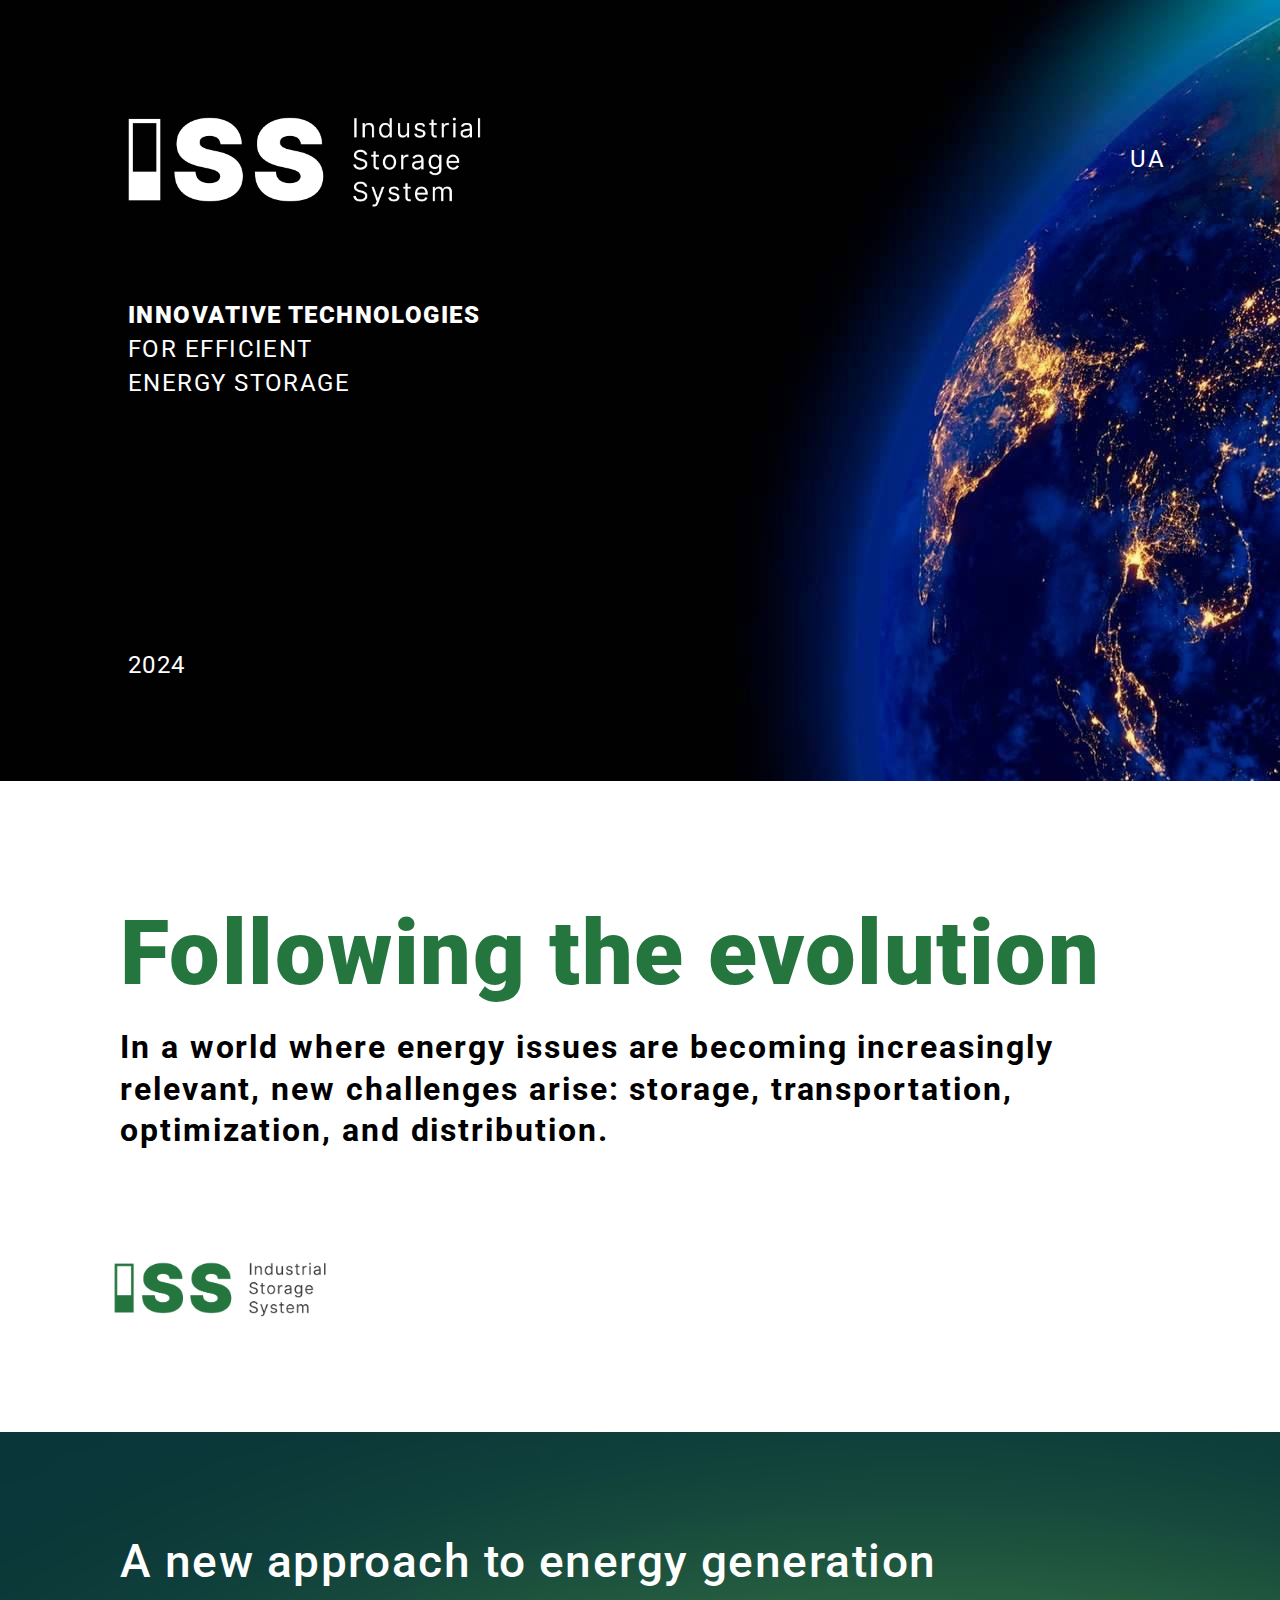
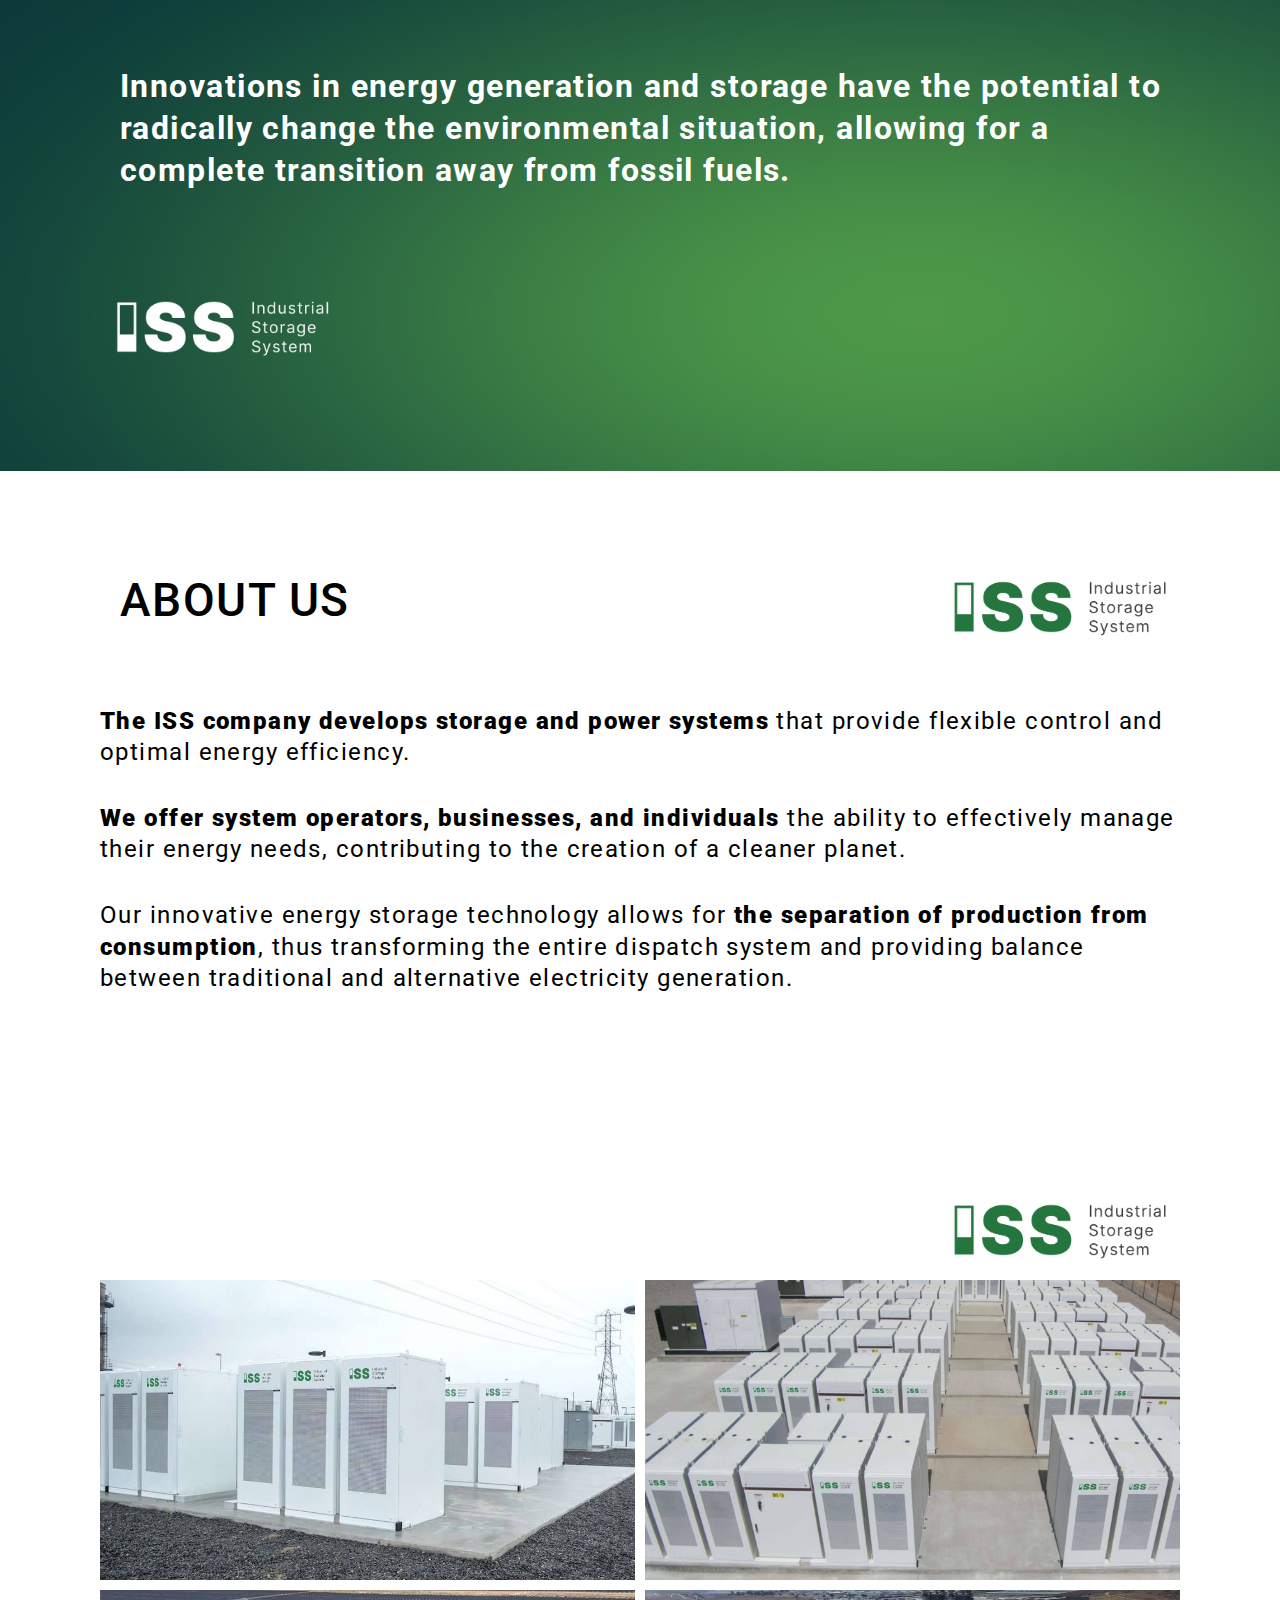
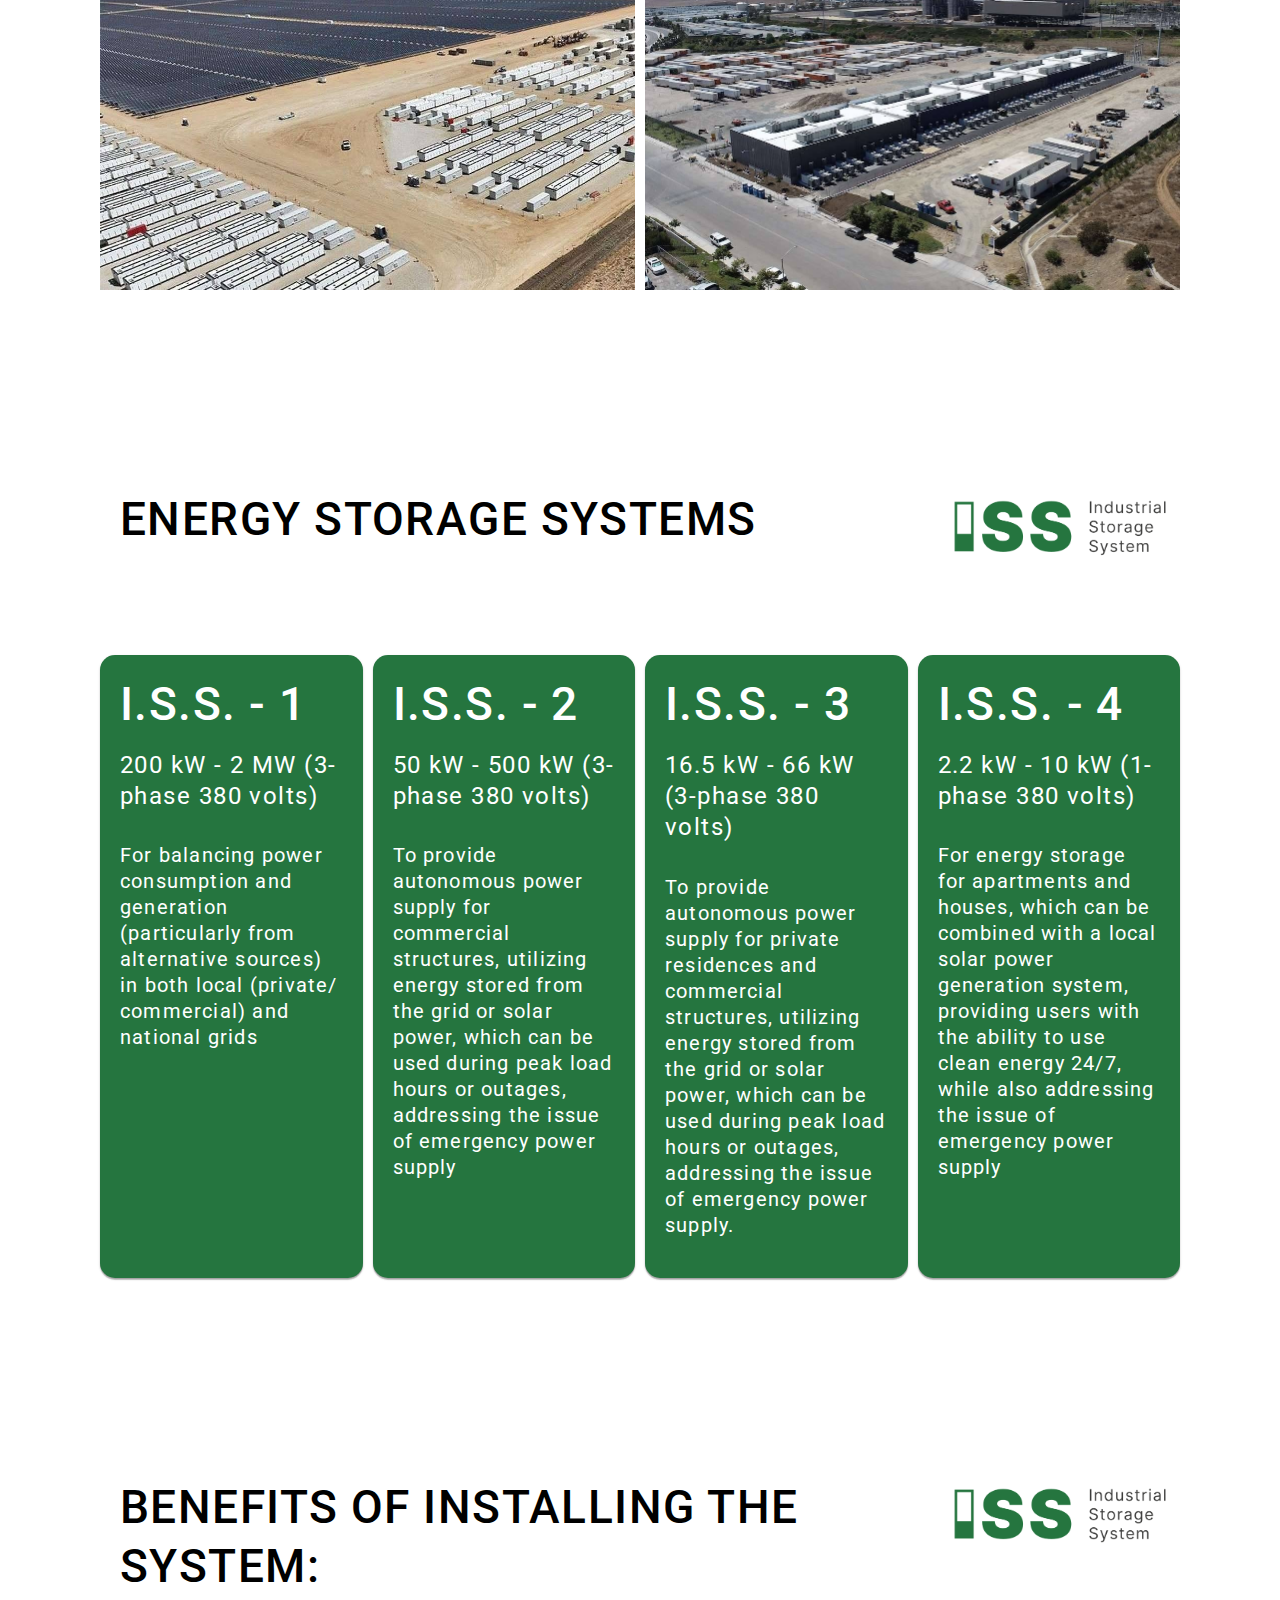
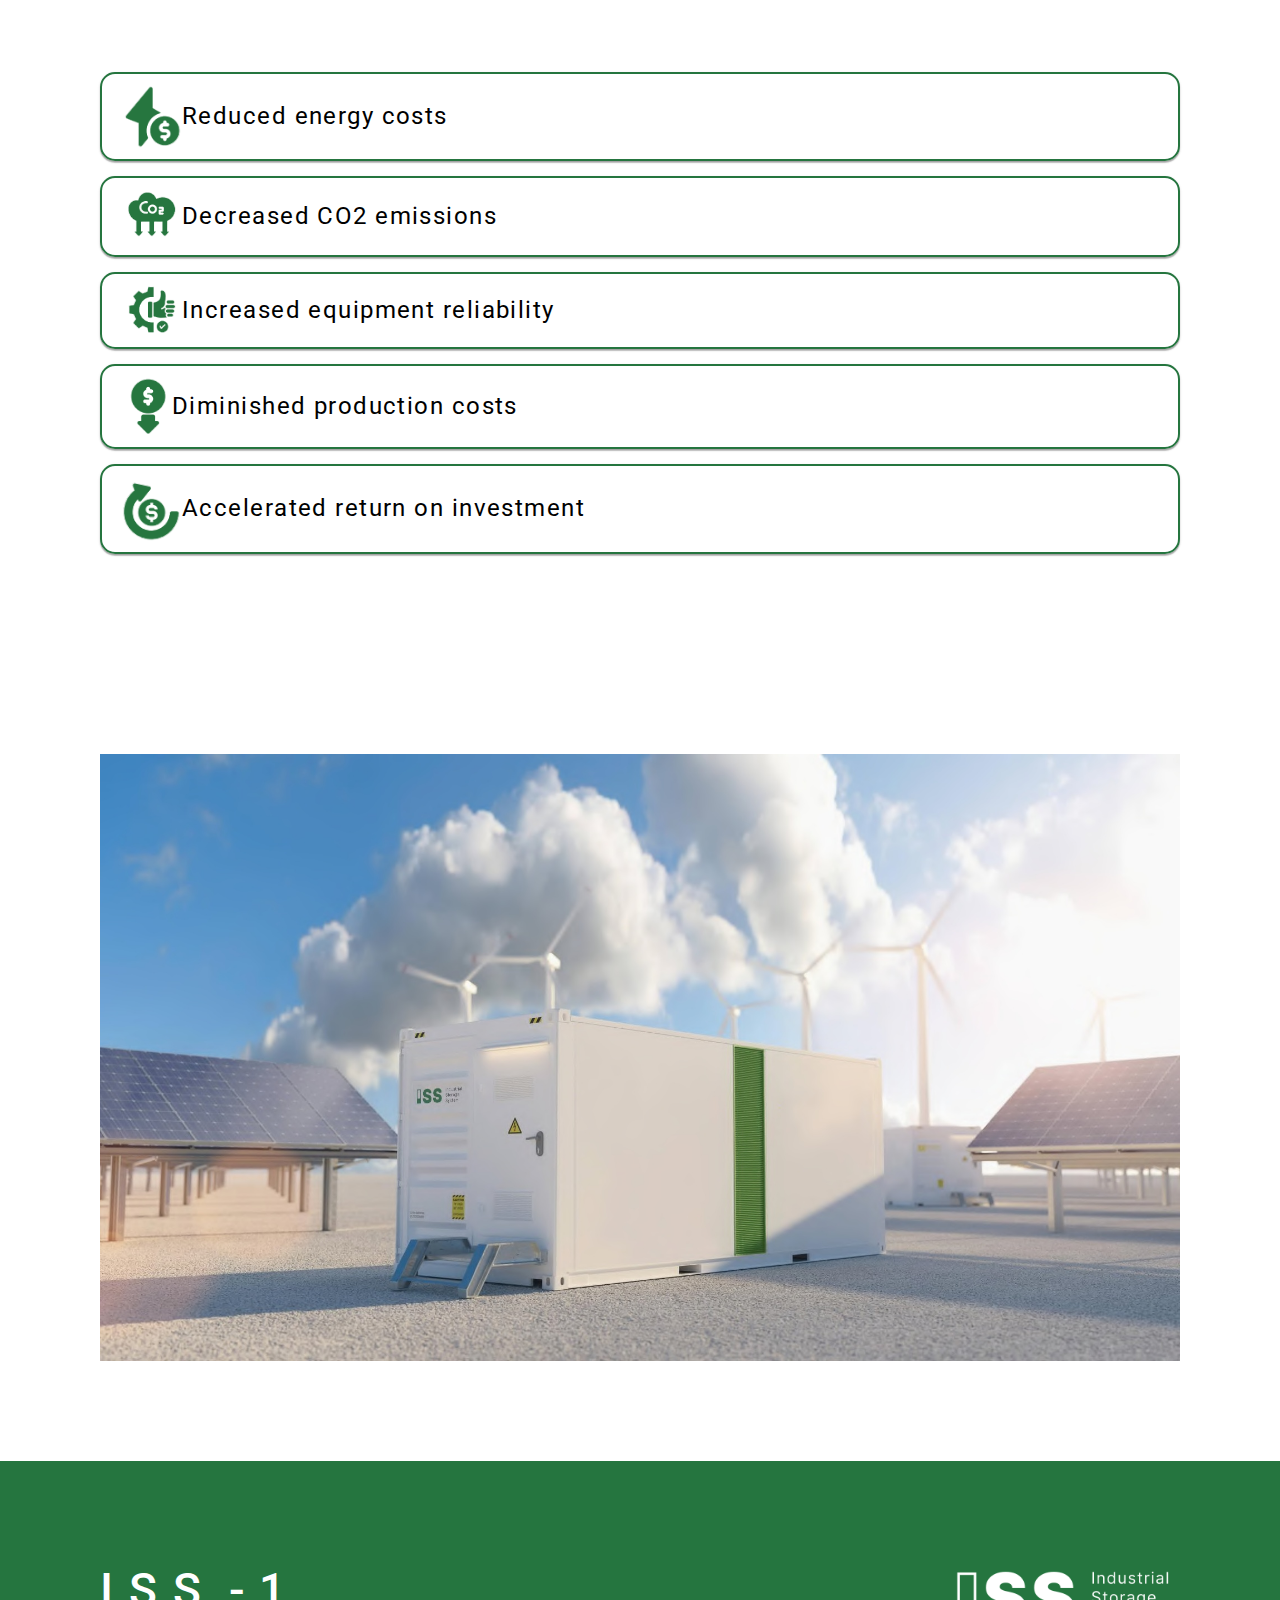
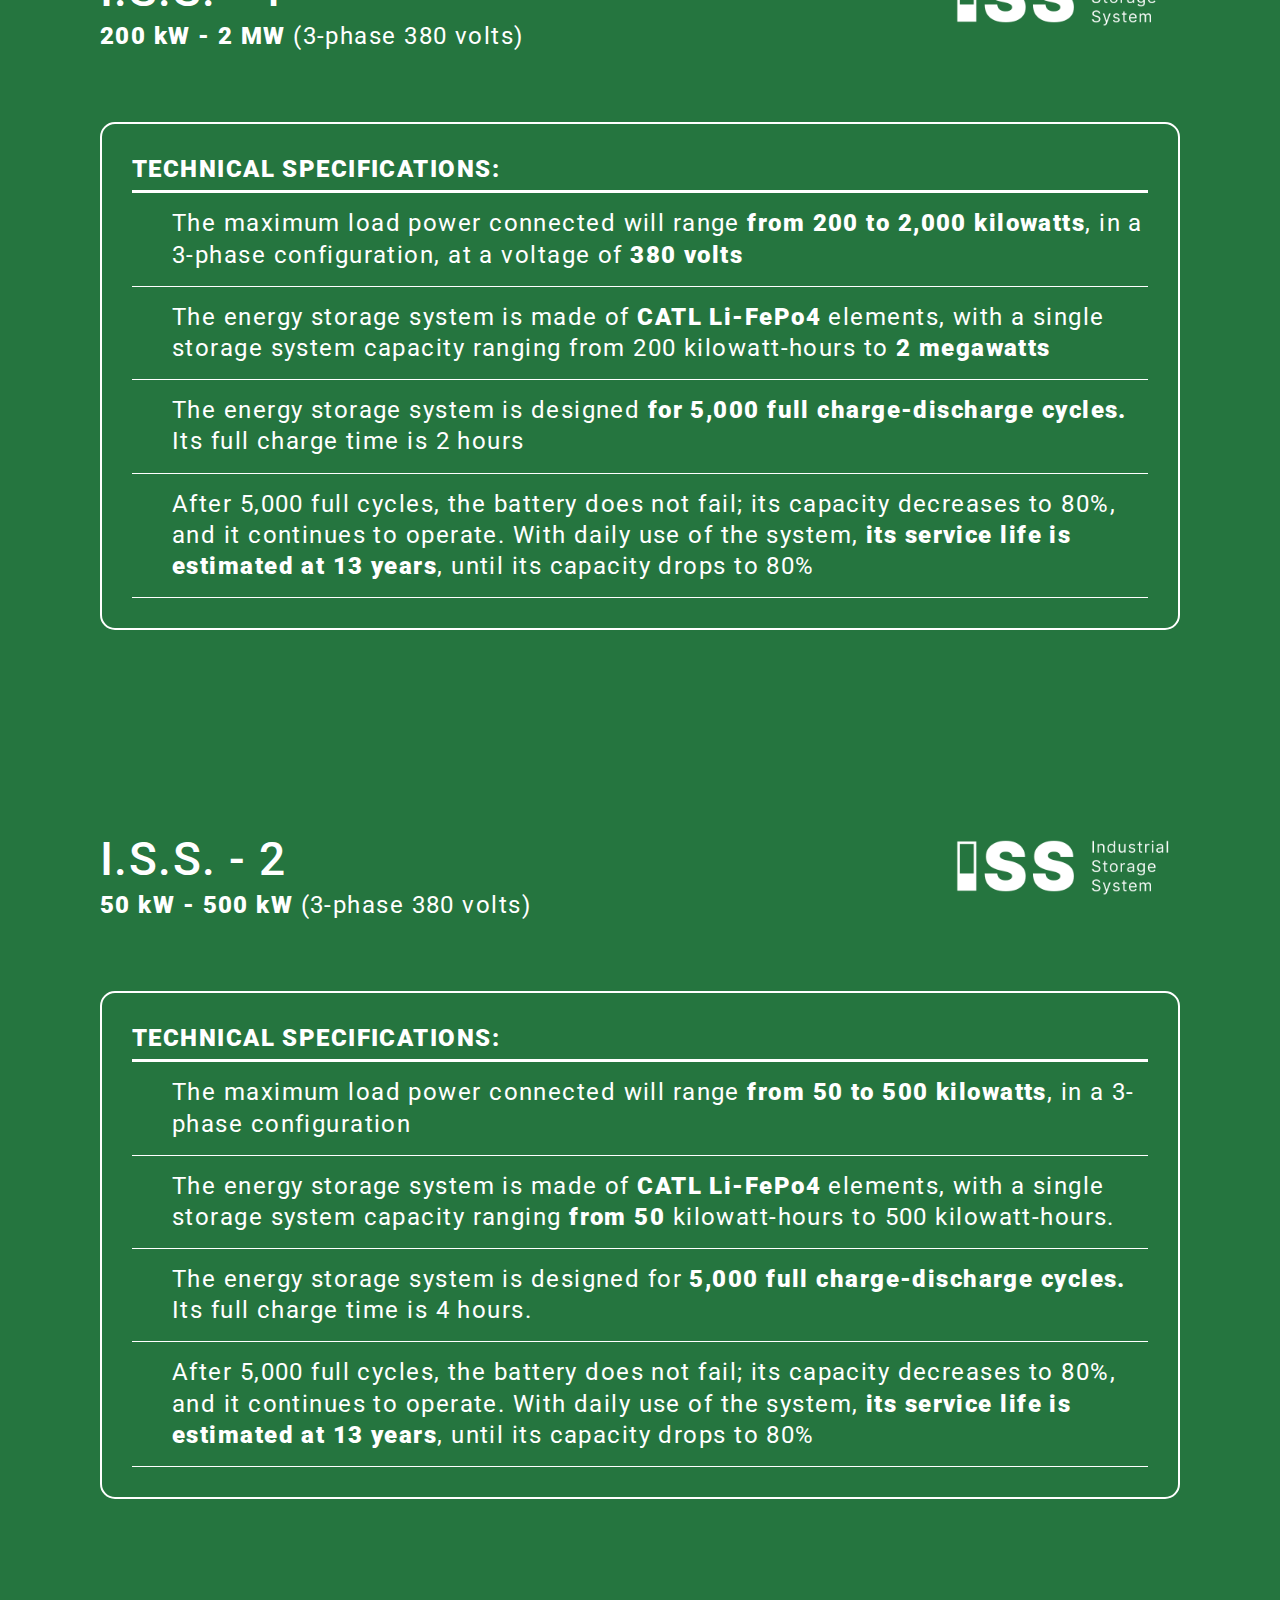
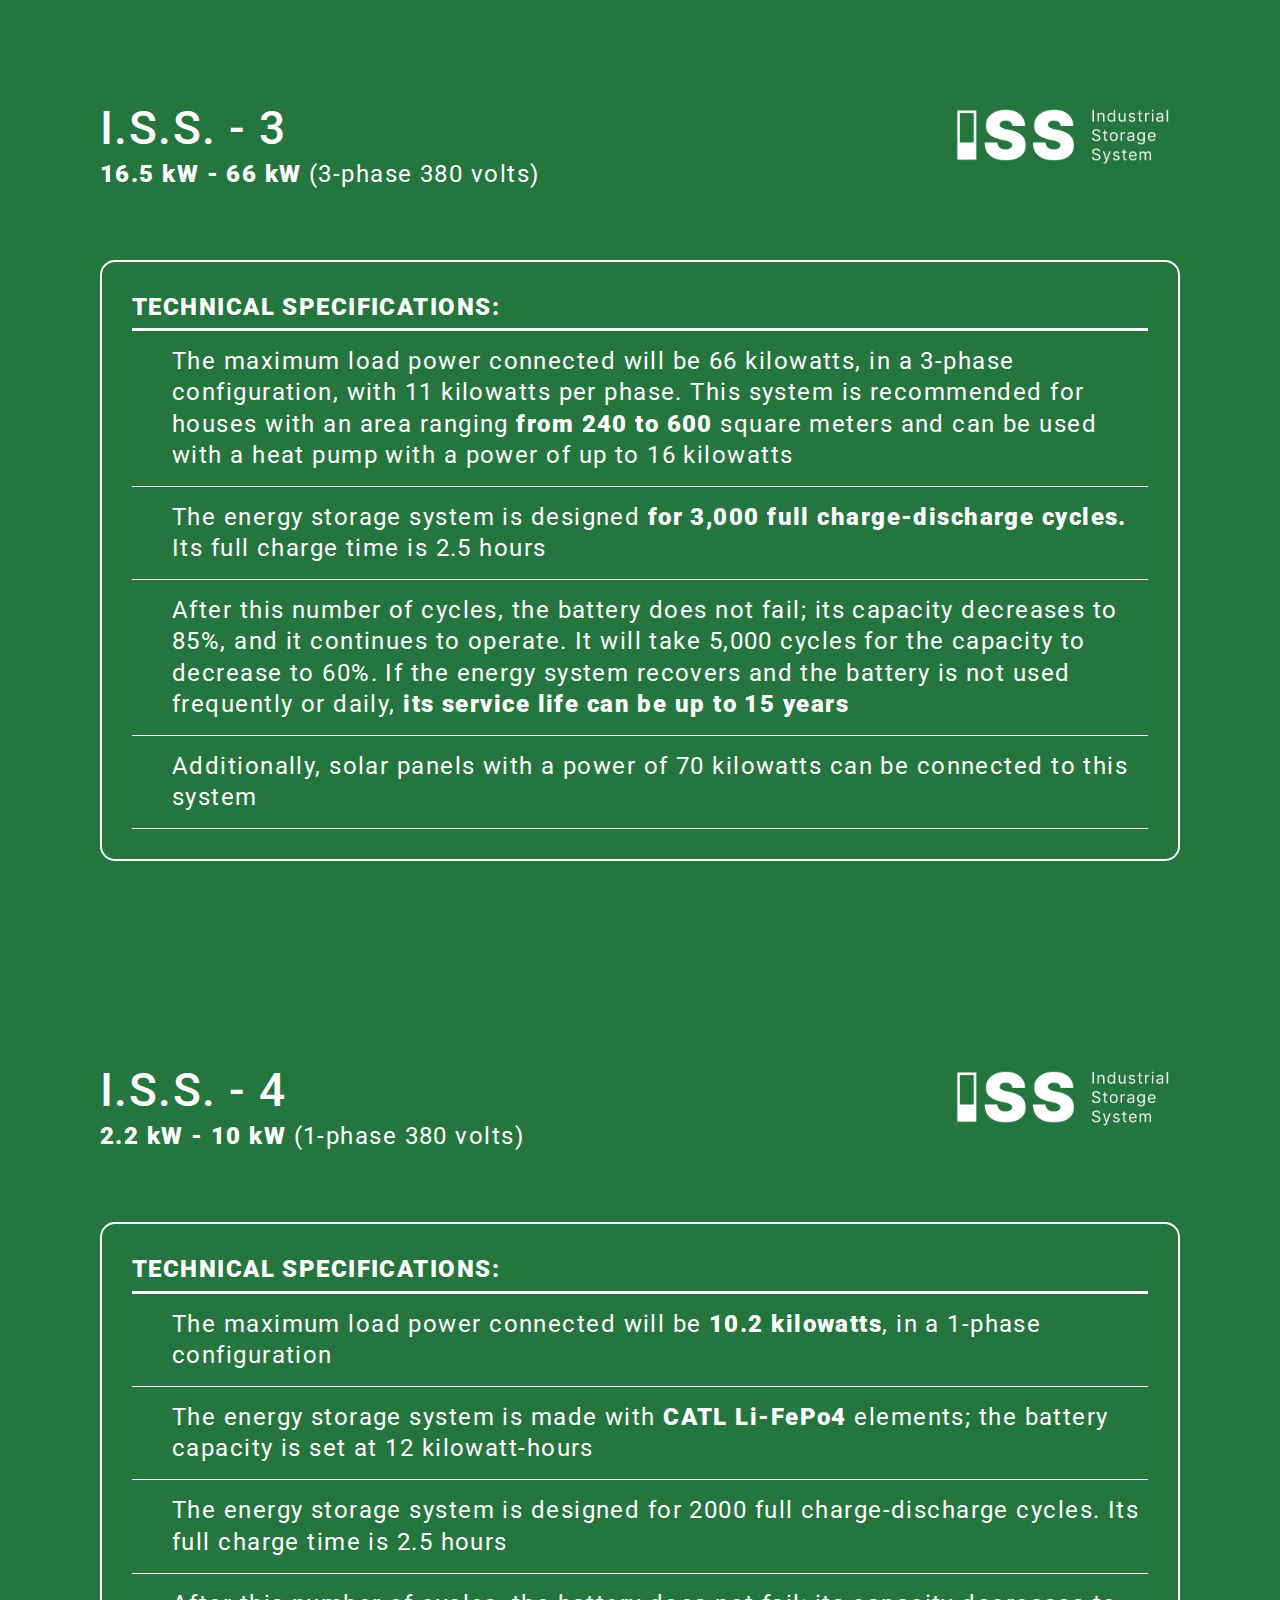
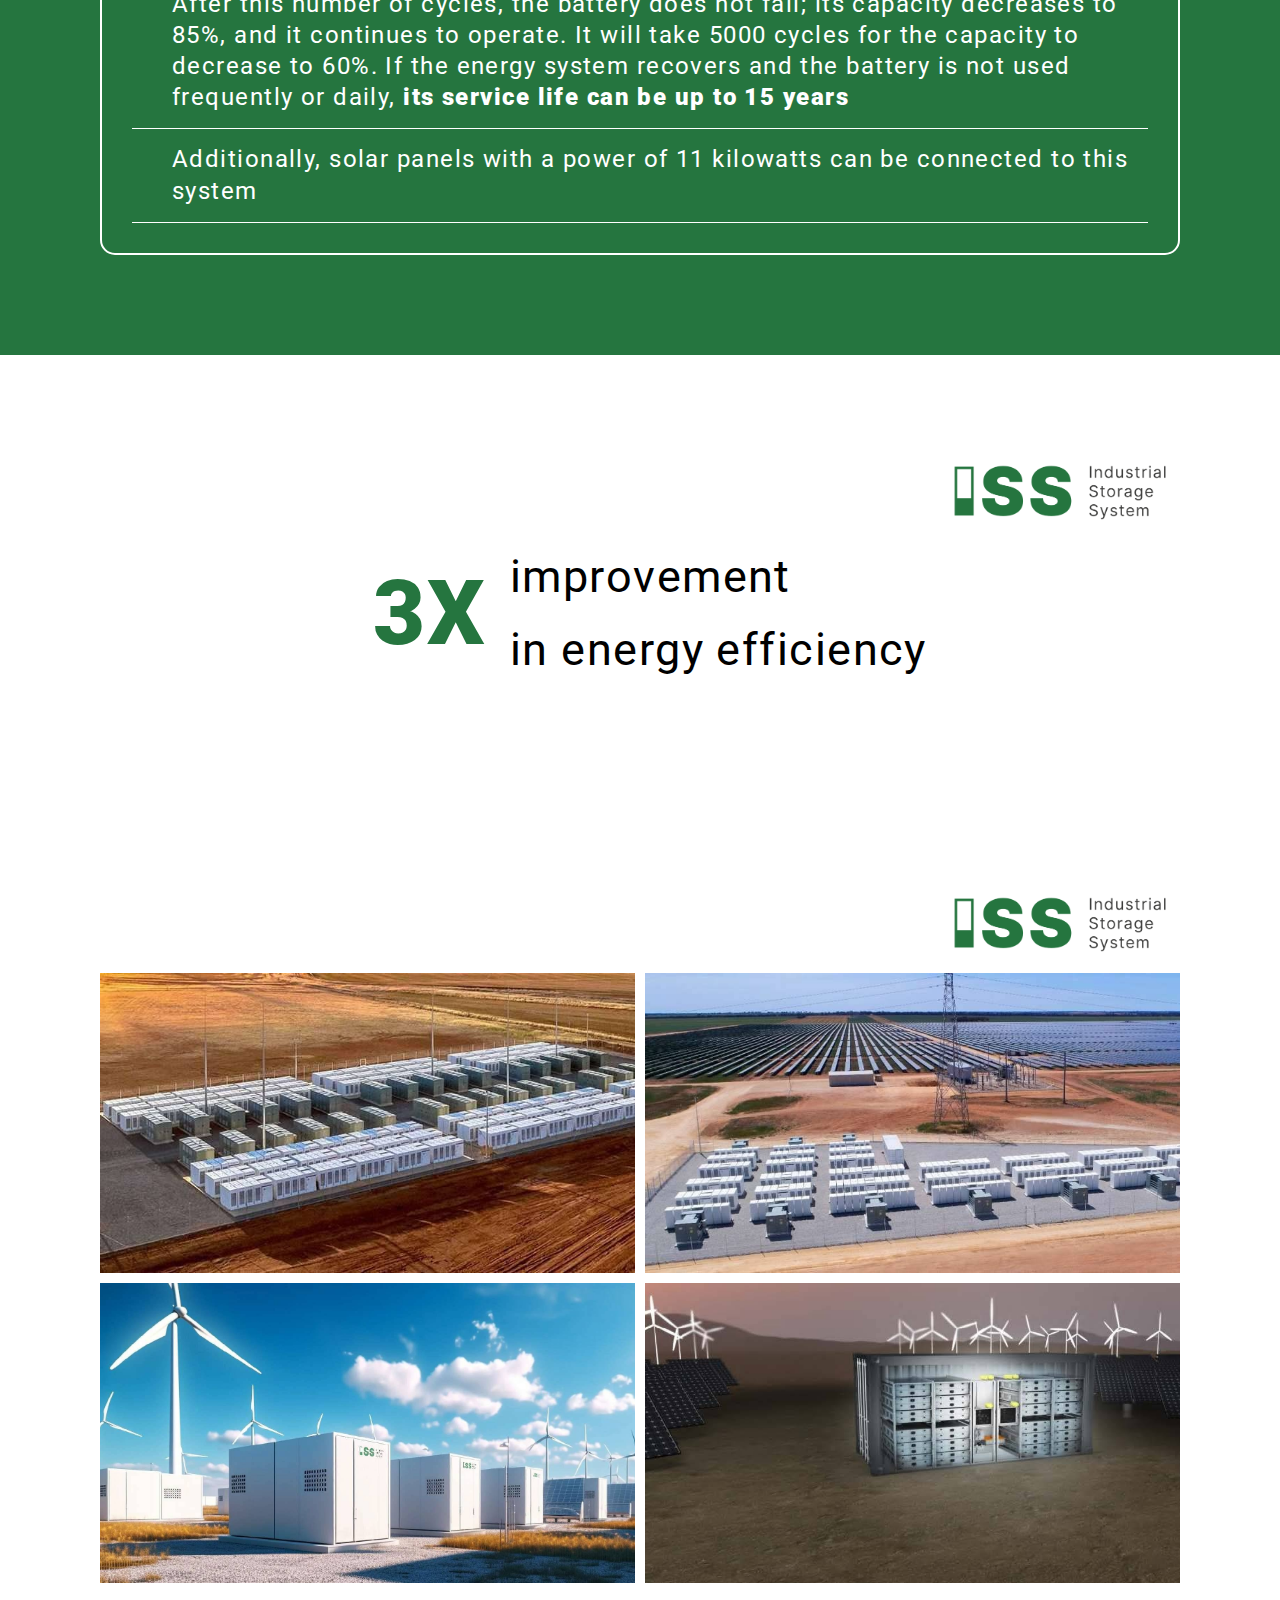
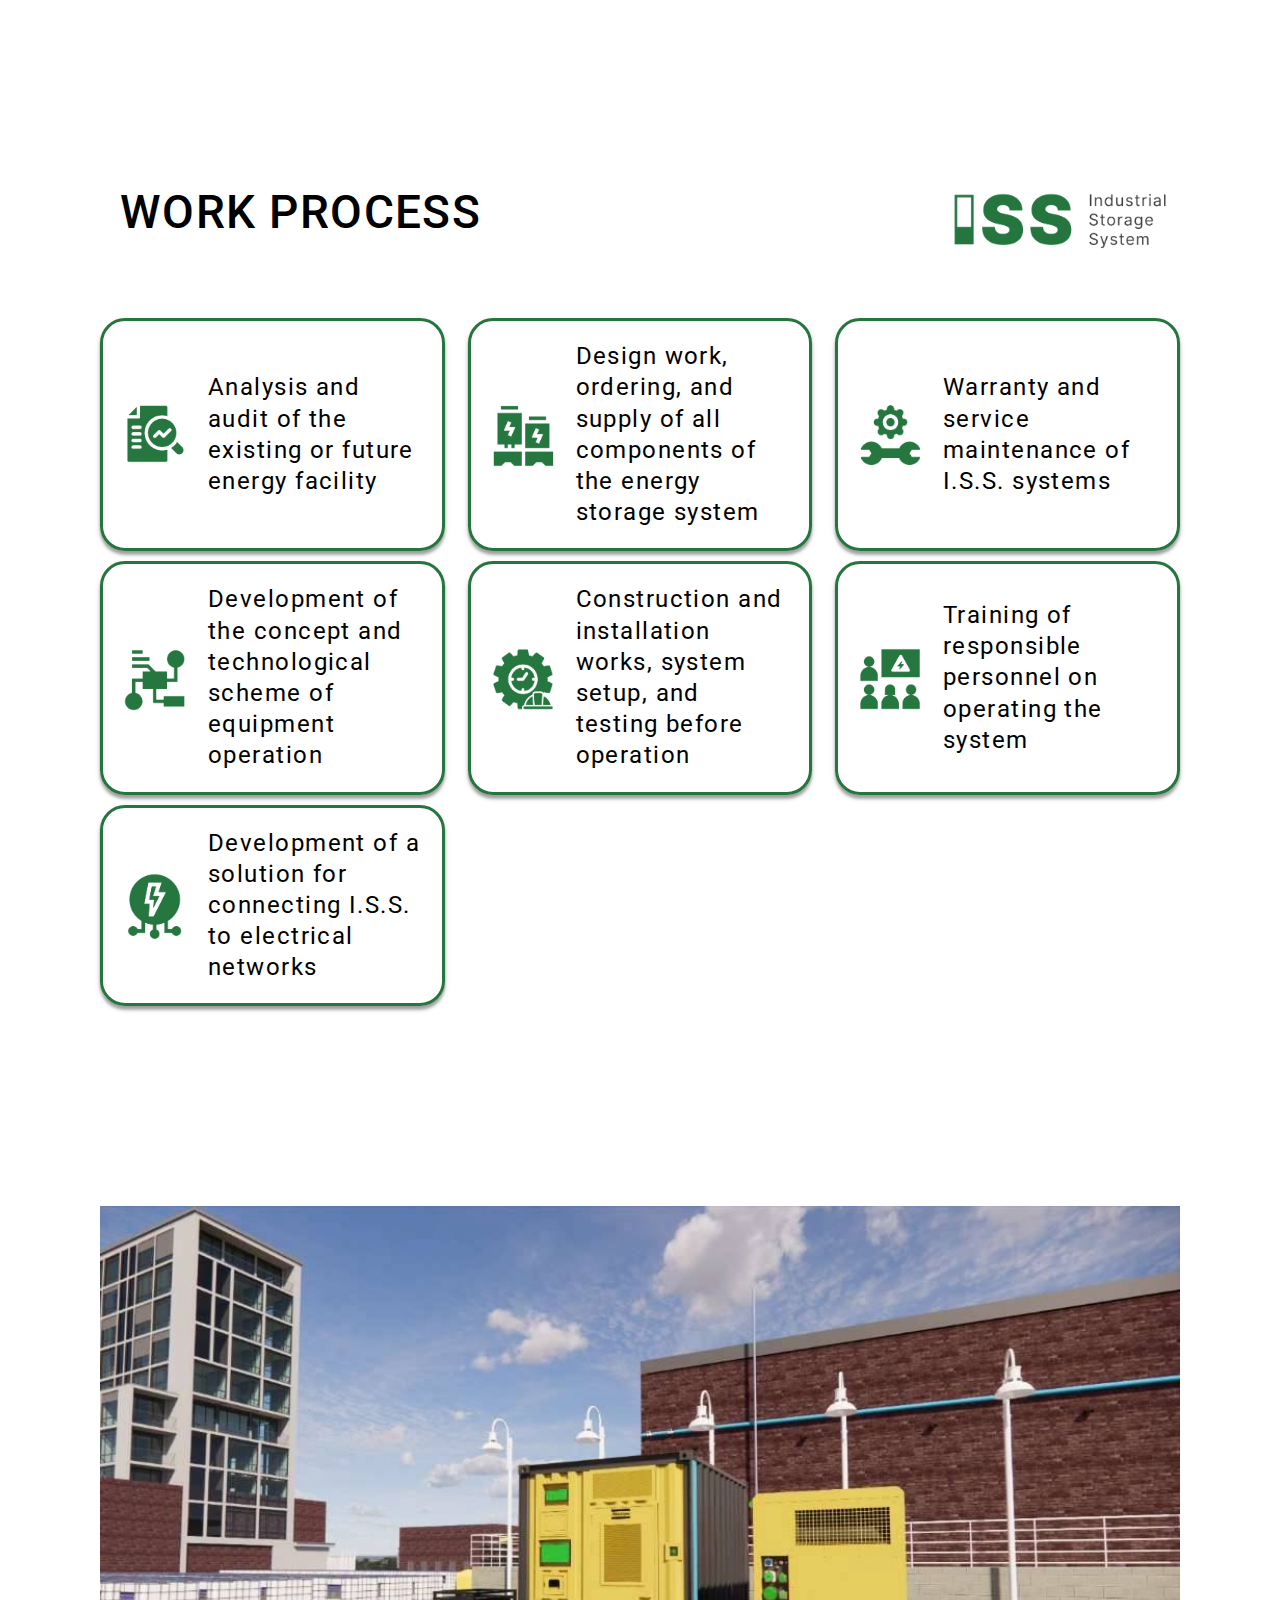
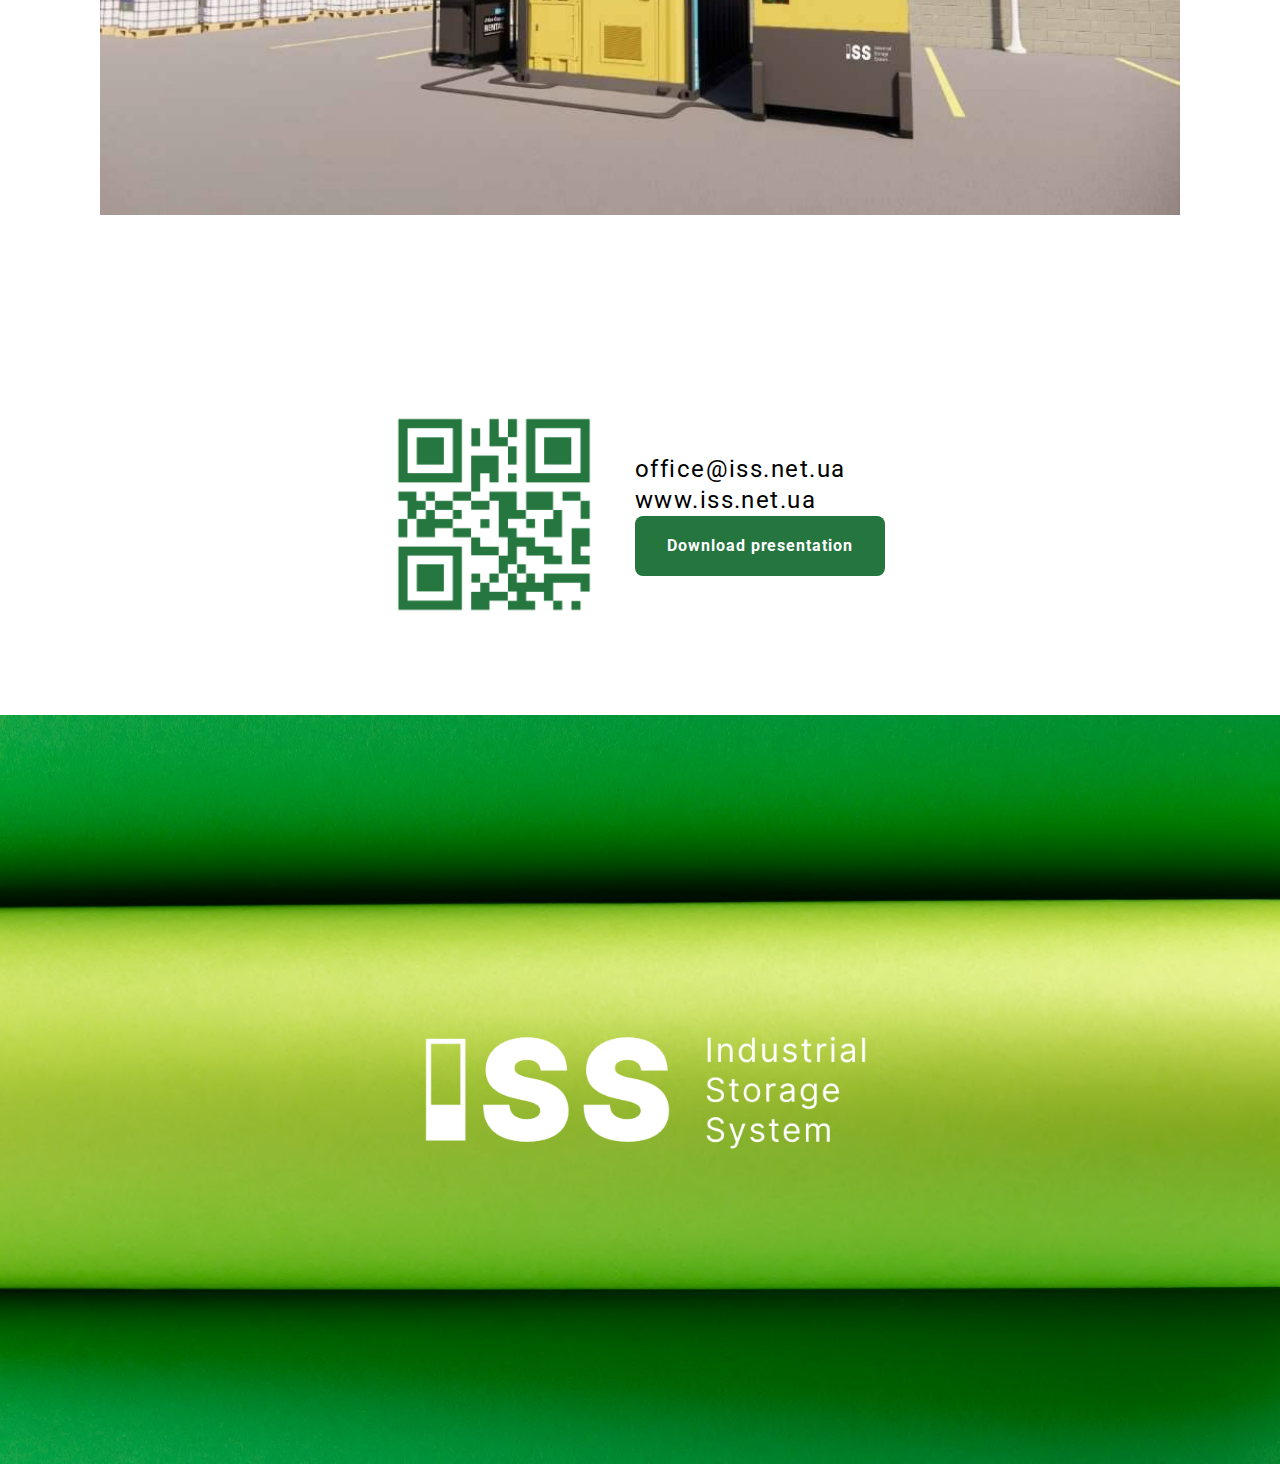
==== commit e321a3ab: "fix" ====
--- a/index.html
+++ b/index.html
@@ -3,7 +3,7 @@
   <head>
     <meta charset="UTF-8" />
     <meta name="viewport" content="width=device-width, initial-scale=1.0" />
-    <title>Waste-energy</title>
+    <title>ISS</title>
     <link rel="preconnect" href="https://fonts.googleapis.com">
     <link rel="preconnect" href="https://fonts.gstatic.com" crossorigin>
     <link href="https://fonts.googleapis.com/css2?family=Roboto:wght@400;500;700;900&display=swap" rel="stylesheet">
@@ -13,8 +13,11 @@
   <body class="text">
     <header class="bgImages text-white section ">
       <div class="container">
-
-        <img class="hero-img" src="./images/logo_iss_w.png" alt="logo" width="400px" >
+        <div class=" box-hero">
+          
+          <img class="hero-img" src="./images/logo_iss_w.png" alt="logo" width="400px" >
+          <a class="link-ua" href="./ua.html">UA</a>
+        </div>
         <ul>
           <li>
             <p class="hero-text ">
@@ -35,7 +38,7 @@
         <h2 class="follow-title title">Following the evolution</h2>
         <p class="follow-text text">
           In a world where energy issues are becoming increasingly relevant, new
-          challenges arise: <br />
+          challenges arise: 
           storage, transportation, optimization, and distribution.
         </p>
         <img src="./images/logo_iss_col.png" alt="logo" width="240">
@@ -352,7 +355,7 @@
           </li>
           <li class="technology-item">
             <p class="technology-text ">
-              ՞ Additionally, solar panels with a power of 11 kilowatts can be connected to this system
+              Additionally, solar panels with a power of 11 kilowatts can be connected to this system
             </p>
           </li>
         </ul>
@@ -392,67 +395,67 @@
           <h3 class="title">WORK PROCESS</h3>
           <img class="our_work-logo" src="./images/logo_iss_col.png" alt="logo" width="240">
         </div>
-        <ul class="work-list">
-          <li class="box-flex work-item">
-            <img class="work-img" src="./images/svg/icon-1.png" alt="" width="65">
-            <p>
-              Analysis and audit of the 
-existing or future energy 
-facility
-            </p>
-          </li>
-          <li class="box-flex work-item">
-            <img class="work-img" src="./images/svg/icon-2.png" alt="" width="65">
-            <p>
-              Design work, ordering, and 
-supply of all components of 
-the energy storage system
-            </p>
-          </li>
-          <li class="box-flex work-item">
-            <img class="work-img" src="./images/svg/icon-3.png" alt="" width="65">
-            <p>
-              Warranty and service 
-maintenance of I.S.S. 
-systems
-            </p>
-          </li>
-          <li class="box-flex work-item">
-            <img class="work-img" src="./images/svg/icon-4.png" alt="" width="65">
-            <p>
-              Development of 
-the concept and 
-technological scheme 
-of equipment operation
-            </p>
-          </li>
-          <li class="box-flex work-item">
-            <img class="work-img" src="./images/svg/icon-5.png" alt="" width="65">
-            <p>
-              Construction and 
-installation works, system 
-setup, and testing before 
-operation
-            </p>
-          </li>
-          <li class="box-flex work-item">
-            <img class="work-img" src="./images/svg/icon-6.png" alt="" width="65">
-            <p>
-              Training of responsible 
-              personnel on operating 
-              the system
-            </p>
-          </li>
-          <li class="box-flex work-item">
-            <img class="work-img" src="./images/svg/icon-7.png" alt="" width="65">
-            <p>
-              Development of a 
-solution for connecting 
-I.S.S. to electrical 
-networks
-            </p>
-          </li>
-        </ul>
+          <ul class="work-list">
+            <li class="box-flex work-item">
+              <img class="work-img" src="./images/svg/icon-1.png" alt="" width="65">
+              <p>
+                Analysis and audit of the 
+  existing or future energy 
+  facility
+              </p>
+            </li>
+            <li class="box-flex work-item">
+              <img class="work-img" src="./images/svg/icon-2.png" alt="" width="65">
+              <p>
+                Design work, ordering, and 
+  supply of all components of 
+  the energy storage system
+              </p>
+            </li>
+            <li class="box-flex work-item">
+              <img class="work-img" src="./images/svg/icon-3.png" alt="" width="65">
+              <p>
+                Warranty and service 
+  maintenance of I.S.S. 
+  systems
+              </p>
+            </li>
+            <li class="box-flex work-item">
+              <img class="work-img" src="./images/svg/icon-4.png" alt="" width="65">
+              <p>
+                Development of 
+  the concept and 
+  technological scheme 
+  of equipment operation
+              </p>
+            </li>
+            <li class="box-flex work-item">
+              <img class="work-img" src="./images/svg/icon-5.png" alt="" width="65">
+              <p>
+                Construction and 
+  installation works, system 
+  setup, and testing before 
+  operation
+              </p>
+            </li>
+            <li class="box-flex work-item">
+              <img class="work-img" src="./images/svg/icon-6.png" alt="" width="65">
+              <p>
+                Training of responsible 
+                personnel on operating 
+                the system
+              </p>
+            </li>
+            <li class="box-flex work-item">
+              <img class="work-img" src="./images/svg/icon-7.png" alt="" width="65">
+              <p>
+                Development of a 
+  solution for connecting 
+  I.S.S. to electrical 
+  networks
+              </p>
+            </li>
+          </ul>
       </div>
     </section>
     <section class="section">
@@ -465,10 +468,11 @@
       <div class="container qrcode-flex">
         <img class=" qrcode-img" src="./images/svg/QRcod.png" alt="QRcod" width="200"/>
         <ul>
-          <li><a class="qrcode-link" href="office@iss.net.ua">office@iss.net.ua</a></li>
-          <li><a class="qrcode-link" href="www.iss.net.ua
+          <li><a class="qrcode-link" href="mailto:office@iss.net.ua">office@iss.net.ua</a></li>
+          <li class="qrcode-elm"><a class="qrcode-link" href="./
             ">www.iss.net.ua
           </a></li>
+          <li><a class="footer-btn" href="./Files/ISS_Eng.pdf">Download presentation</a></li>
         </ul>
       </div>
     </section>
--- a/css/style.css
+++ b/css/style.css
@@ -7,6 +7,7 @@
   background: none;
 }
 body {
+  /* transform: scale(0.9); */
   font-weight: normal;
   font-size: 11px;
   font-family: Arial;
@@ -28,6 +29,21 @@
     margin-left: auto;
     padding-left: 100px;
     padding-right: 100px;
+}
+@media screen and (min-width: 480px) {
+  .container {
+    max-width: 480px;
+  }
+}
+@media screen and (min-width: 768px) {
+  .container {
+    max-width: 768px;
+  }
+}
+@media screen and (min-width: 1200px) {
+  .container {
+    max-width: 1200px;
+  }
 }
   .text {
     font-family: "Roboto", sans-serif;
@@ -48,6 +64,24 @@
   font-size: 46px;
 }
 
+.box-hero{
+  margin-bottom: 80px;
+  display: flex;
+  align-items: center;
+  justify-content: space-between;
+}
+.link-ua{
+  padding: 15px;
+}
+.link-ua:hover{
+  color: black;
+  background-color: white;
+  
+  border-radius: 100%;
+  transition: color 250ms cubic-bezier(0.4, 0, 0.2, 1), border-color 250ms cubic-bezier(0.4, 0, 0.2, 1);
+  transition: background-color 250ms cubic-bezier(0.4, 0, 0.2, 1), border-color 250ms cubic-bezier(0.4, 0, 0.2, 1);
+}
+
 .wide-text{
   font-weight: 900;
 }
@@ -57,10 +91,6 @@
   }
   .bgImages{
     background-image: url(../images/hero-bg.jpg);
-  }
-
-  .hero-img{
-    margin-bottom: 80px;
   }
 
 .hero-text{
@@ -259,24 +289,39 @@
   display:inline-flex;
   flex-wrap: wrap;
   justify-content: space-between;
-  gap: 15px;
+  gap: 10px;
 }
 
 .work-item{
   flex-basis: calc((100% - 45px) / 3);
   align-items: center;
-  padding: 25px;
+  padding: 20px;
   box-sizing: border-box;
   box-shadow: 0px 3px 6px rgba(0,0,0,.12), 0px 3px 3px rgba(0,0,0,.14), 0px 4px 3px rgba(0,0,0,.2);
   border: 3px solid #25753f;
   border-radius: 25px;
 }
+
+@media (max-width: 768px) {
+  .work-item {
+    flex-basis: calc((100% - 30px) / 2); 
+  }
+}
+
+@media (max-width: 480px) {
+  .work-item {
+    flex-basis: 100%; 
+  }
+}
 .work-img{
   margin-right: 20px;
 }
 
 .qrcode-link:hover{
   color: #25753f;
+}
+.qrcode-elm{
+  margin-top: 30;
 }
 
 .qrcode-flex{
@@ -300,4 +345,24 @@
   display: flex;
   justify-content: center;
     align-items: center;
+}
+
+.footer-btn{
+  display: inline-flex;
+  min-width: 150px;
+  min-height: 40px;
+  margin: 0 auto;
+  padding: 10px 32px;
+  align-items: center;
+  border: 0;
+  font-family: inherit;
+  cursor: pointer;
+  font-weight: 700;
+  font-size: 16px;
+  line-height: 1.88;
+  letter-spacing: 0.06em;
+  border-radius: 8px;
+  transition: background-color 250ms var(--timing-f);
+  color:white;
+  background-color:#25753f;
 }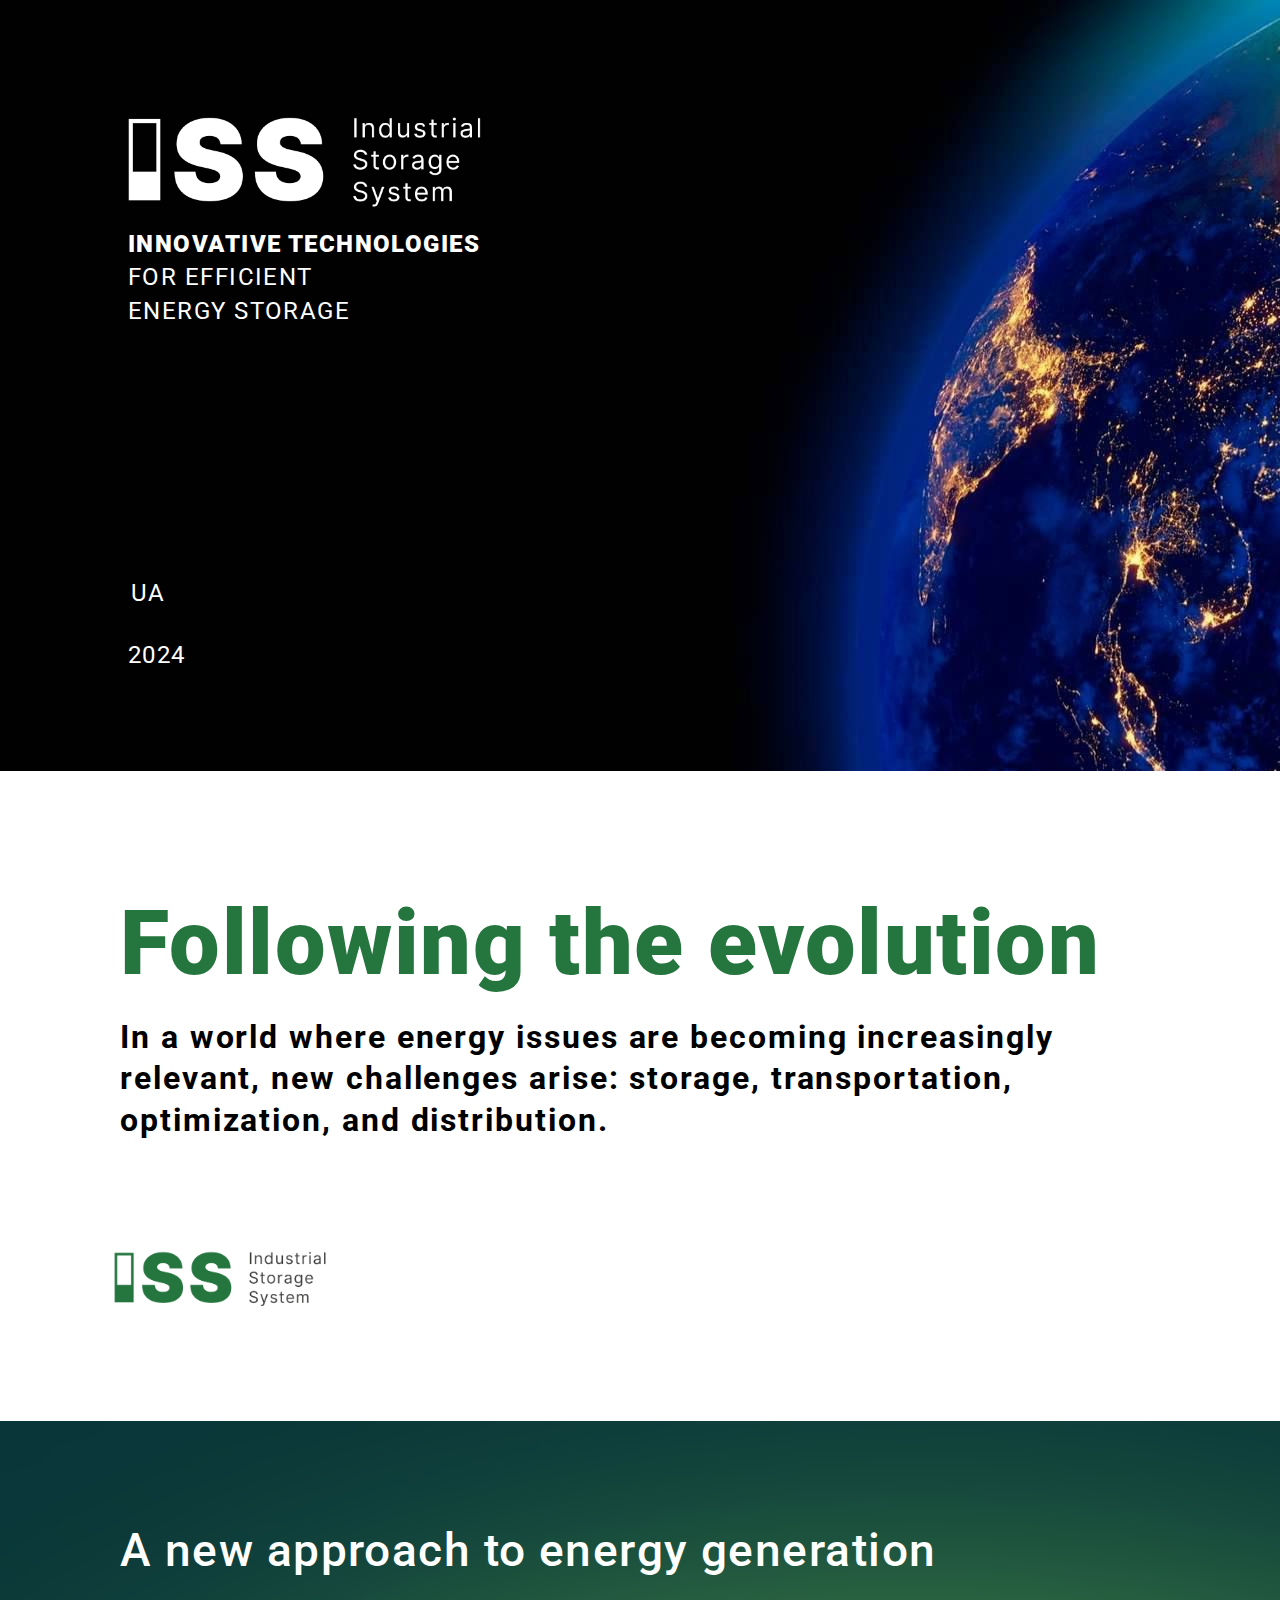
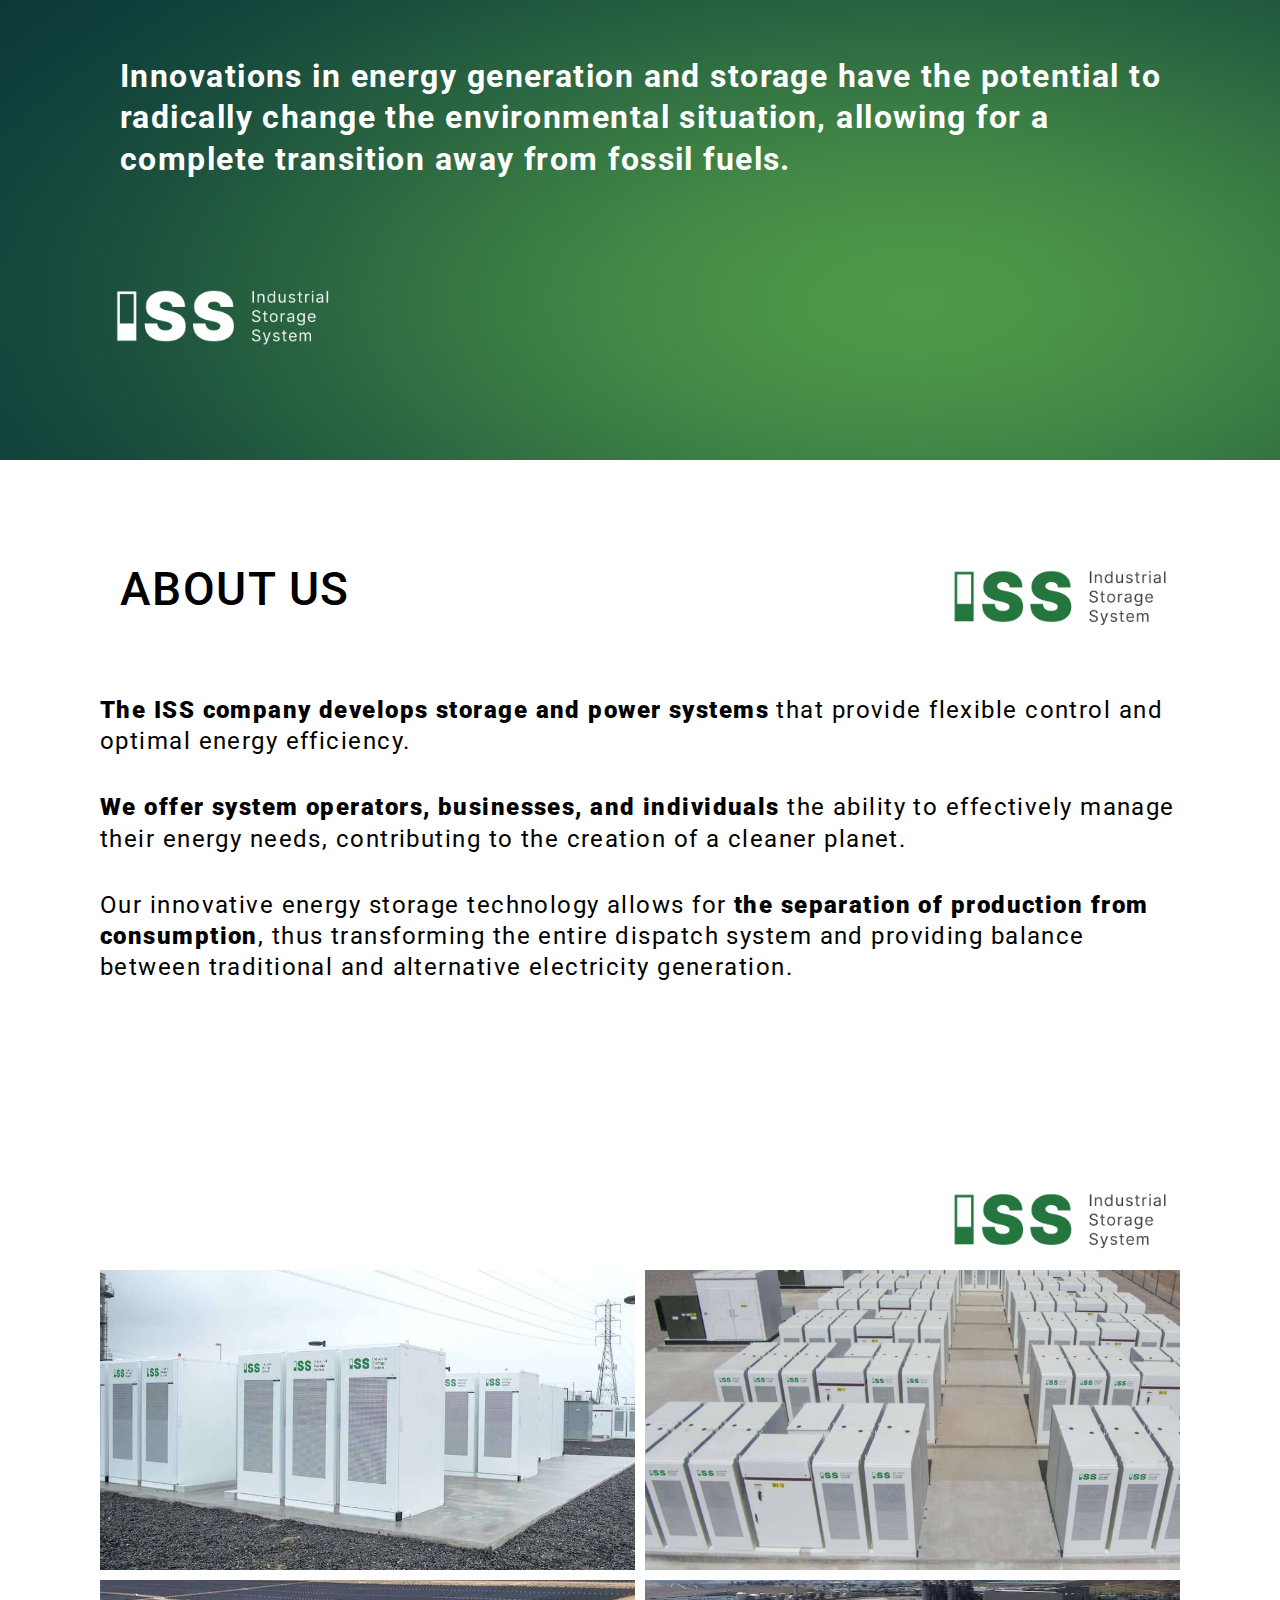
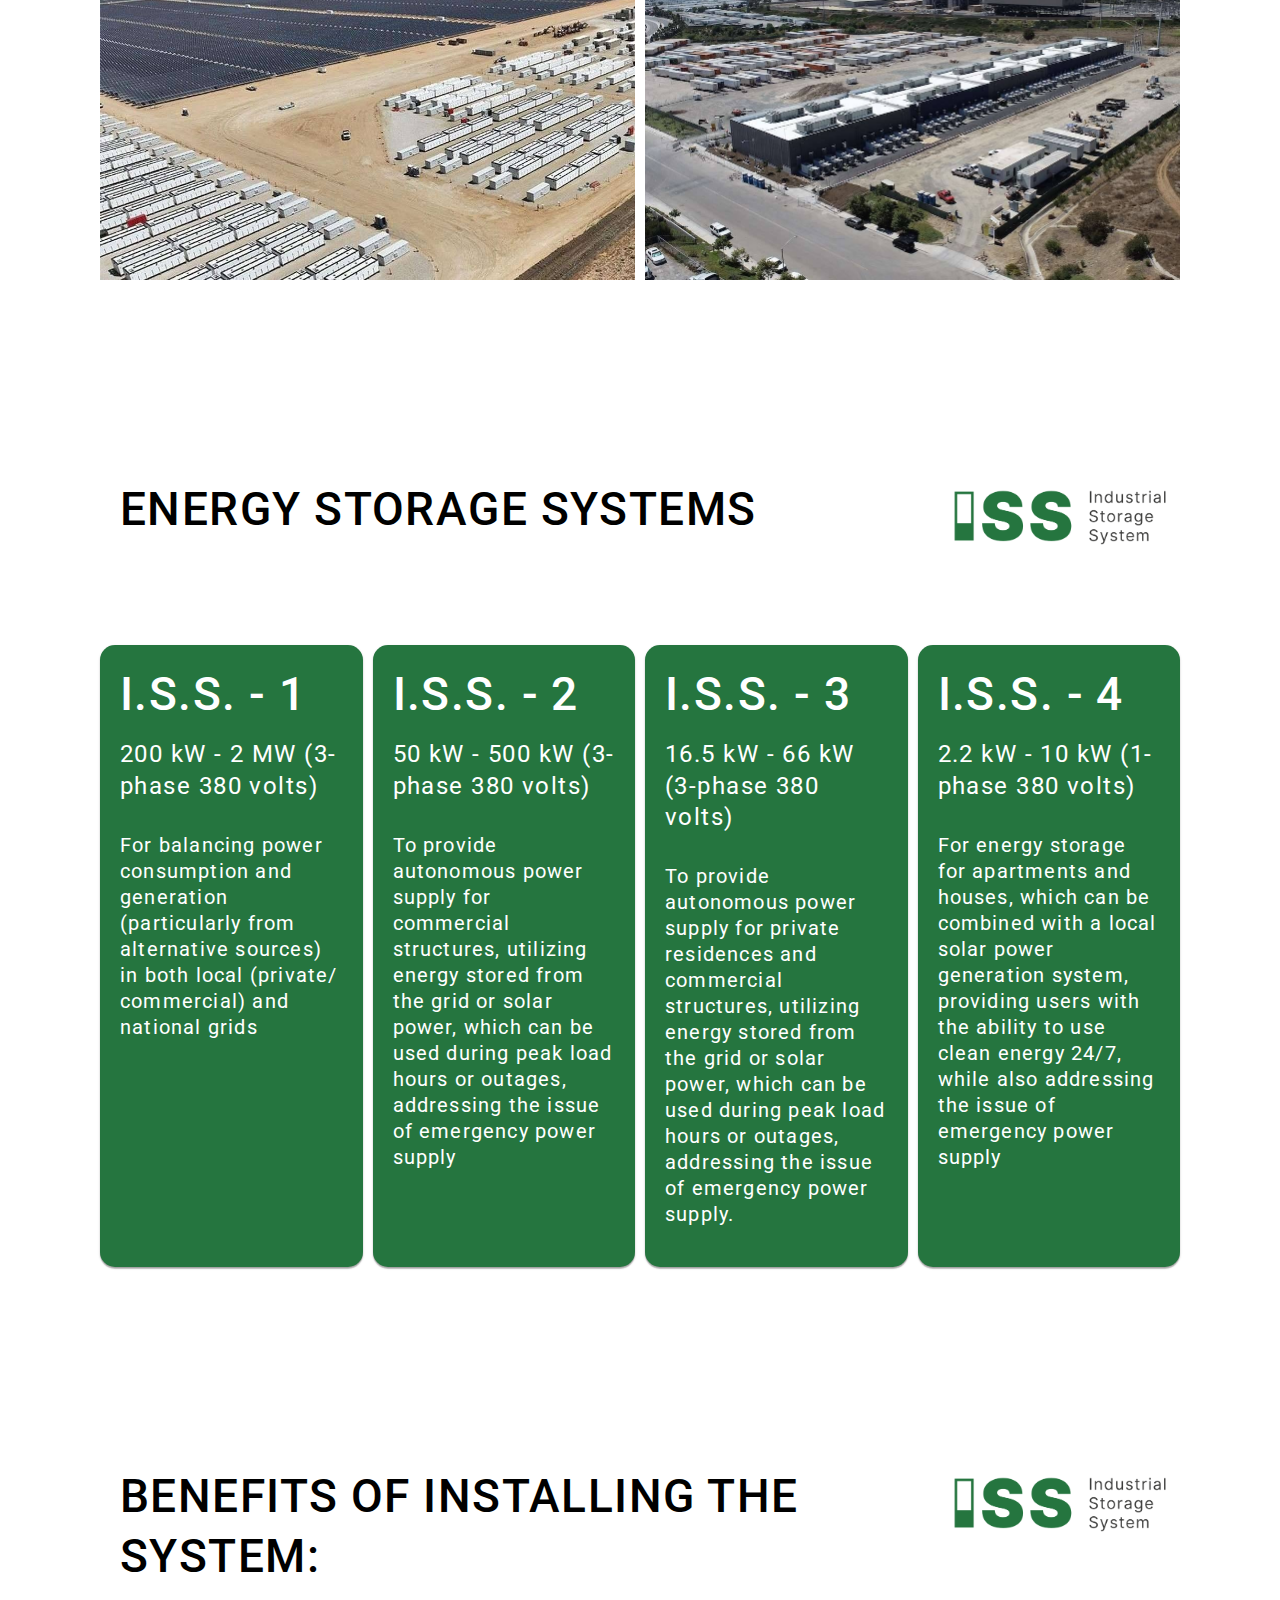
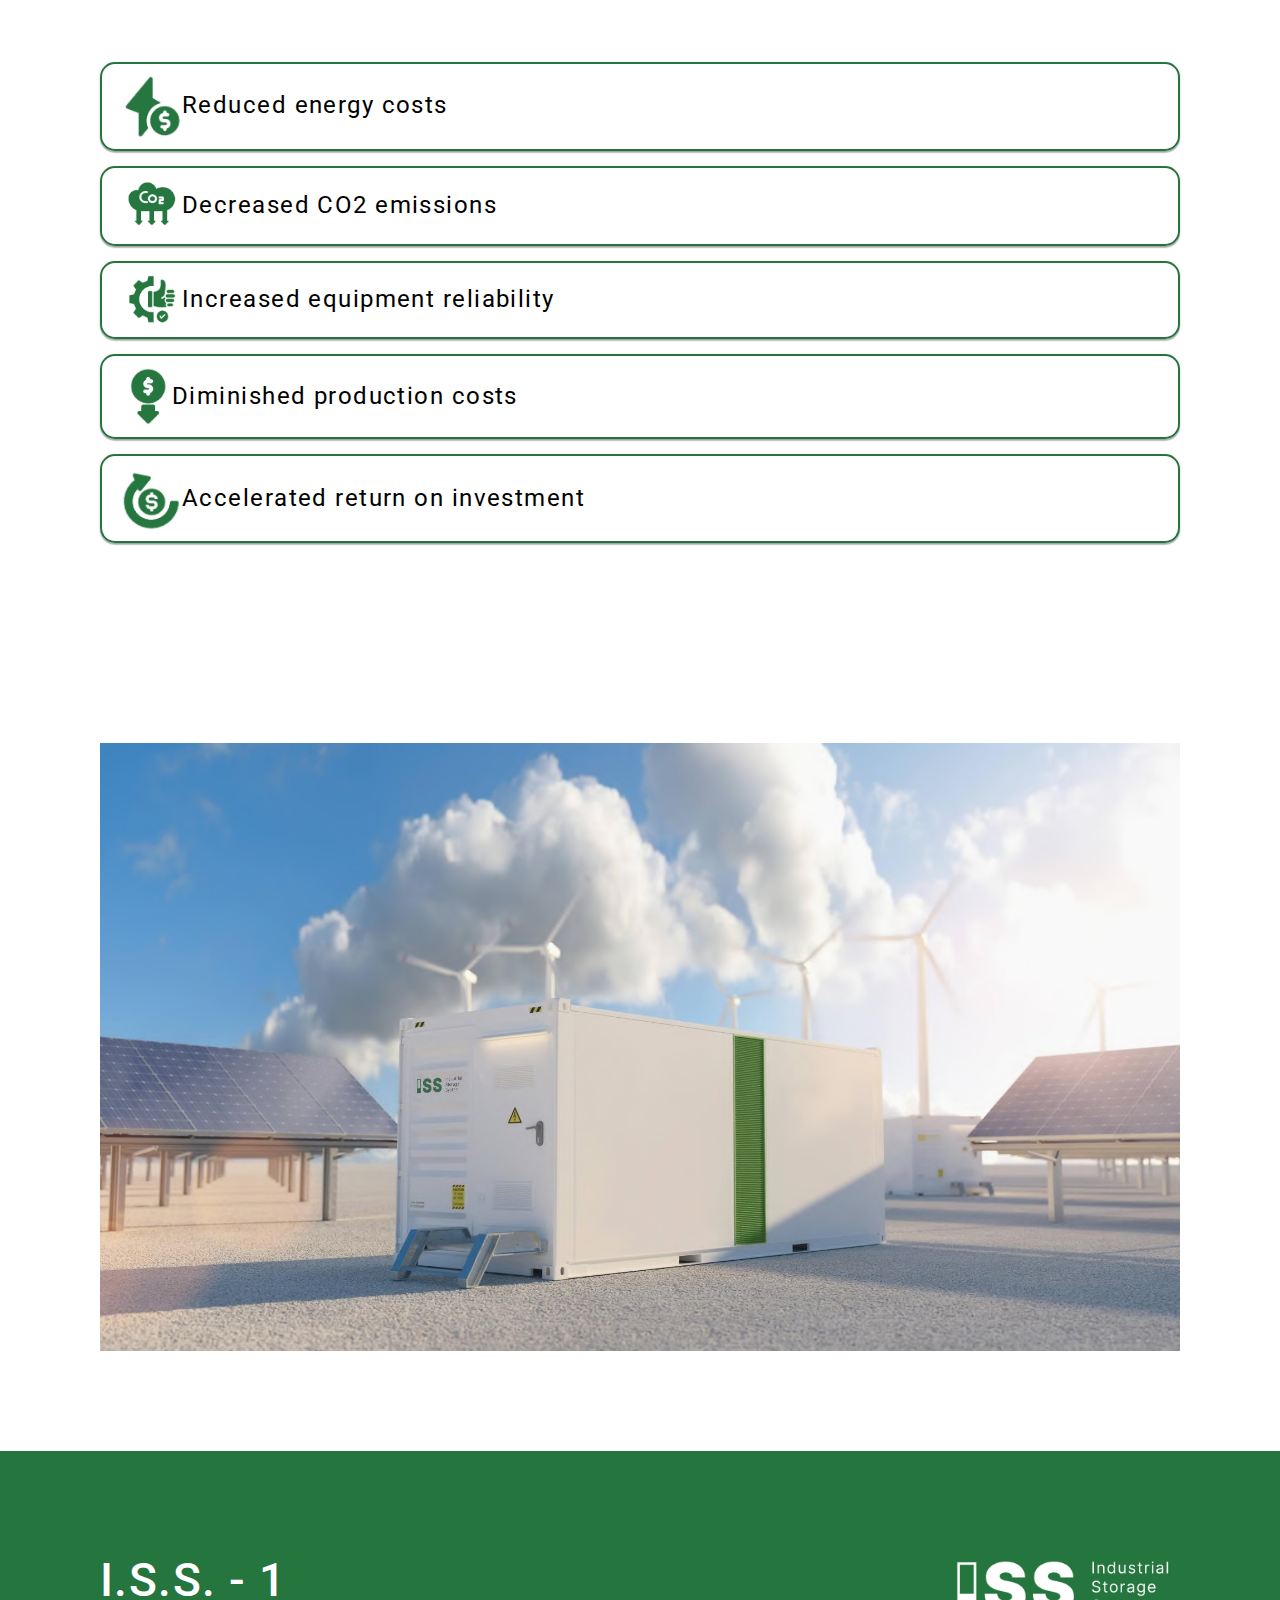
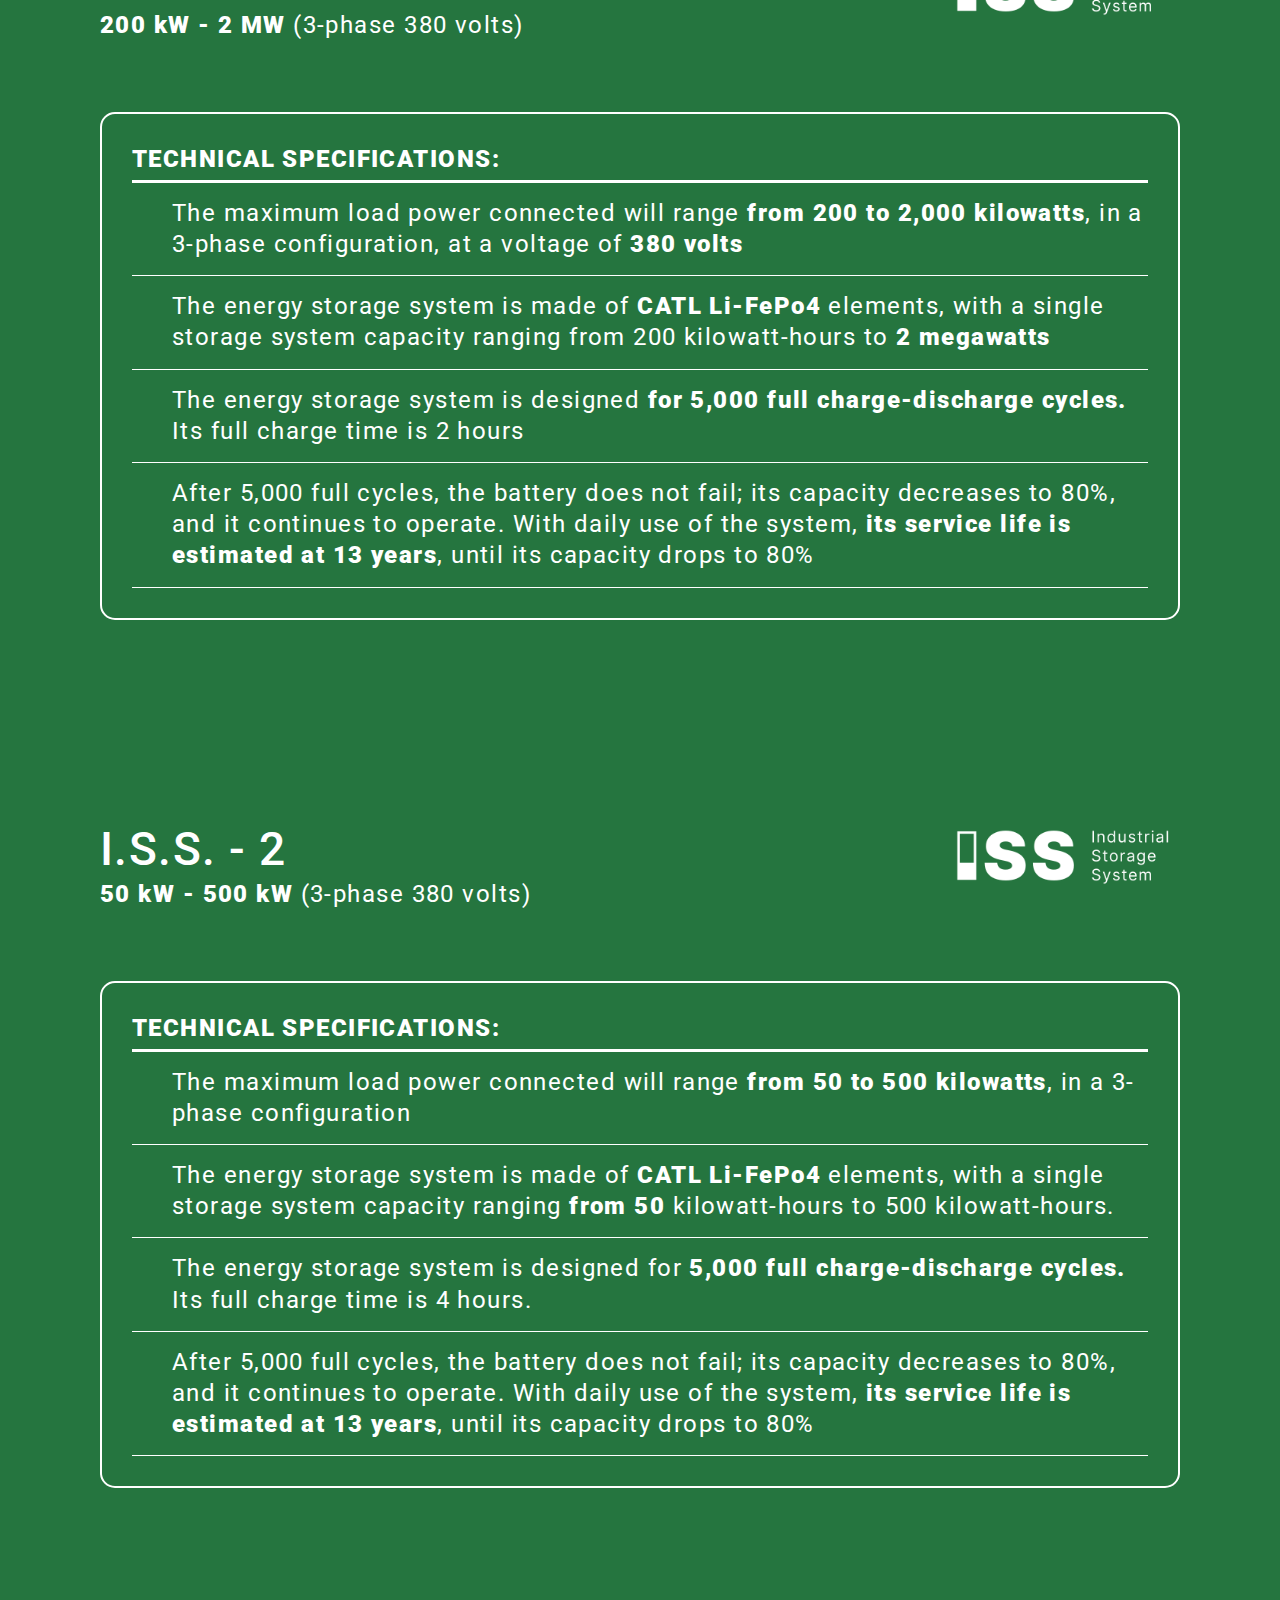
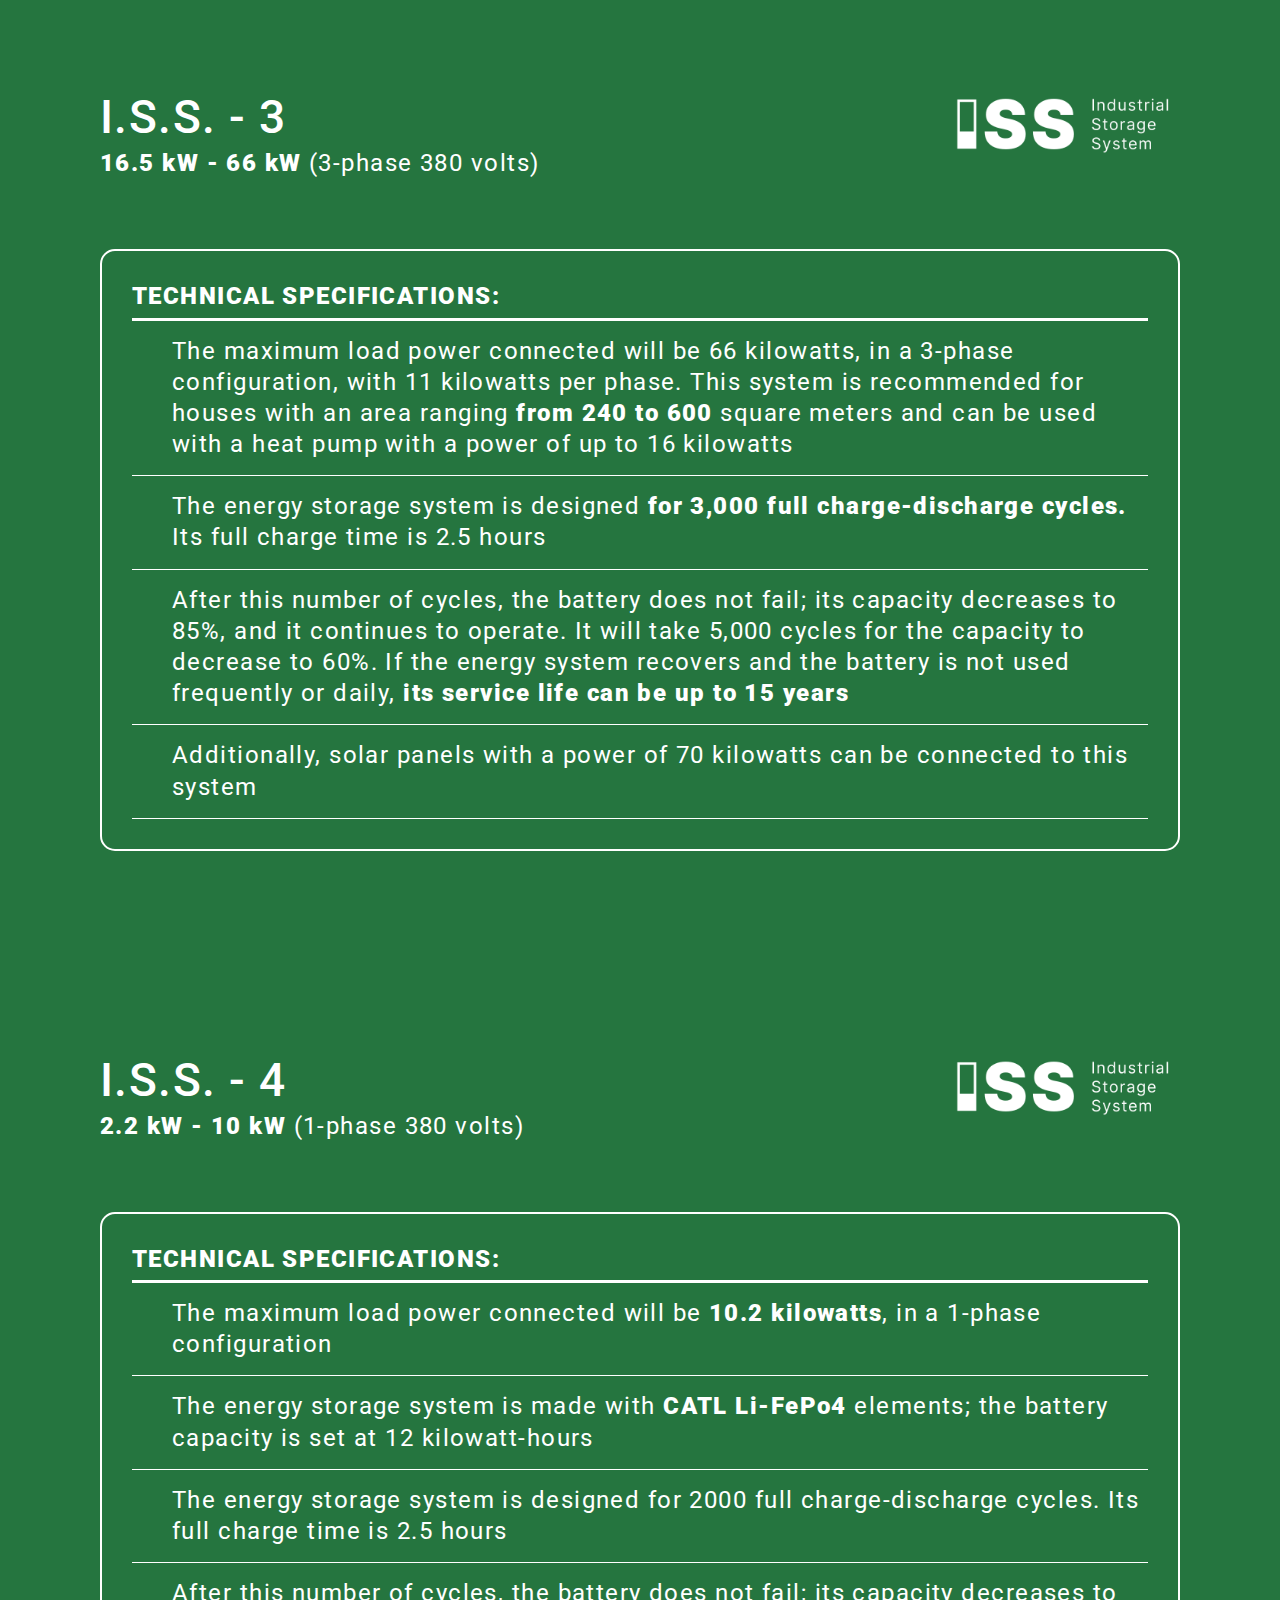
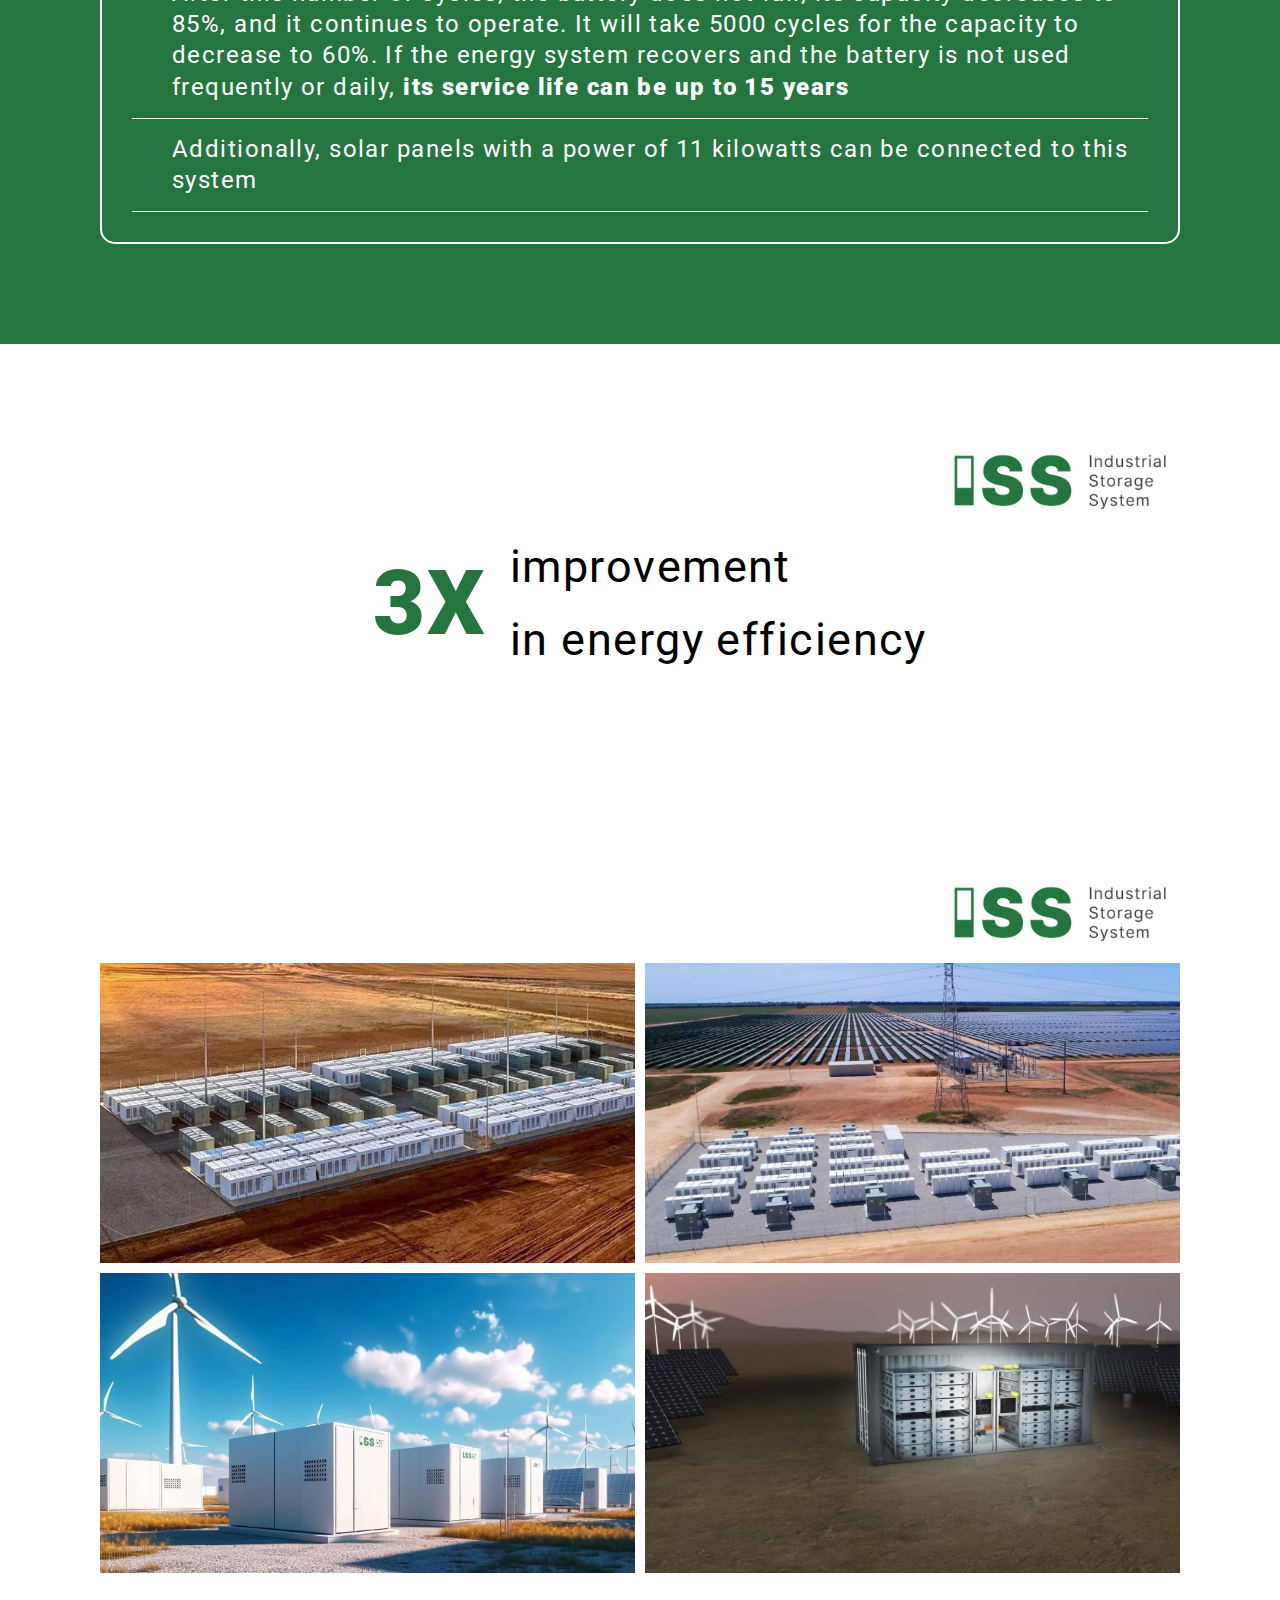
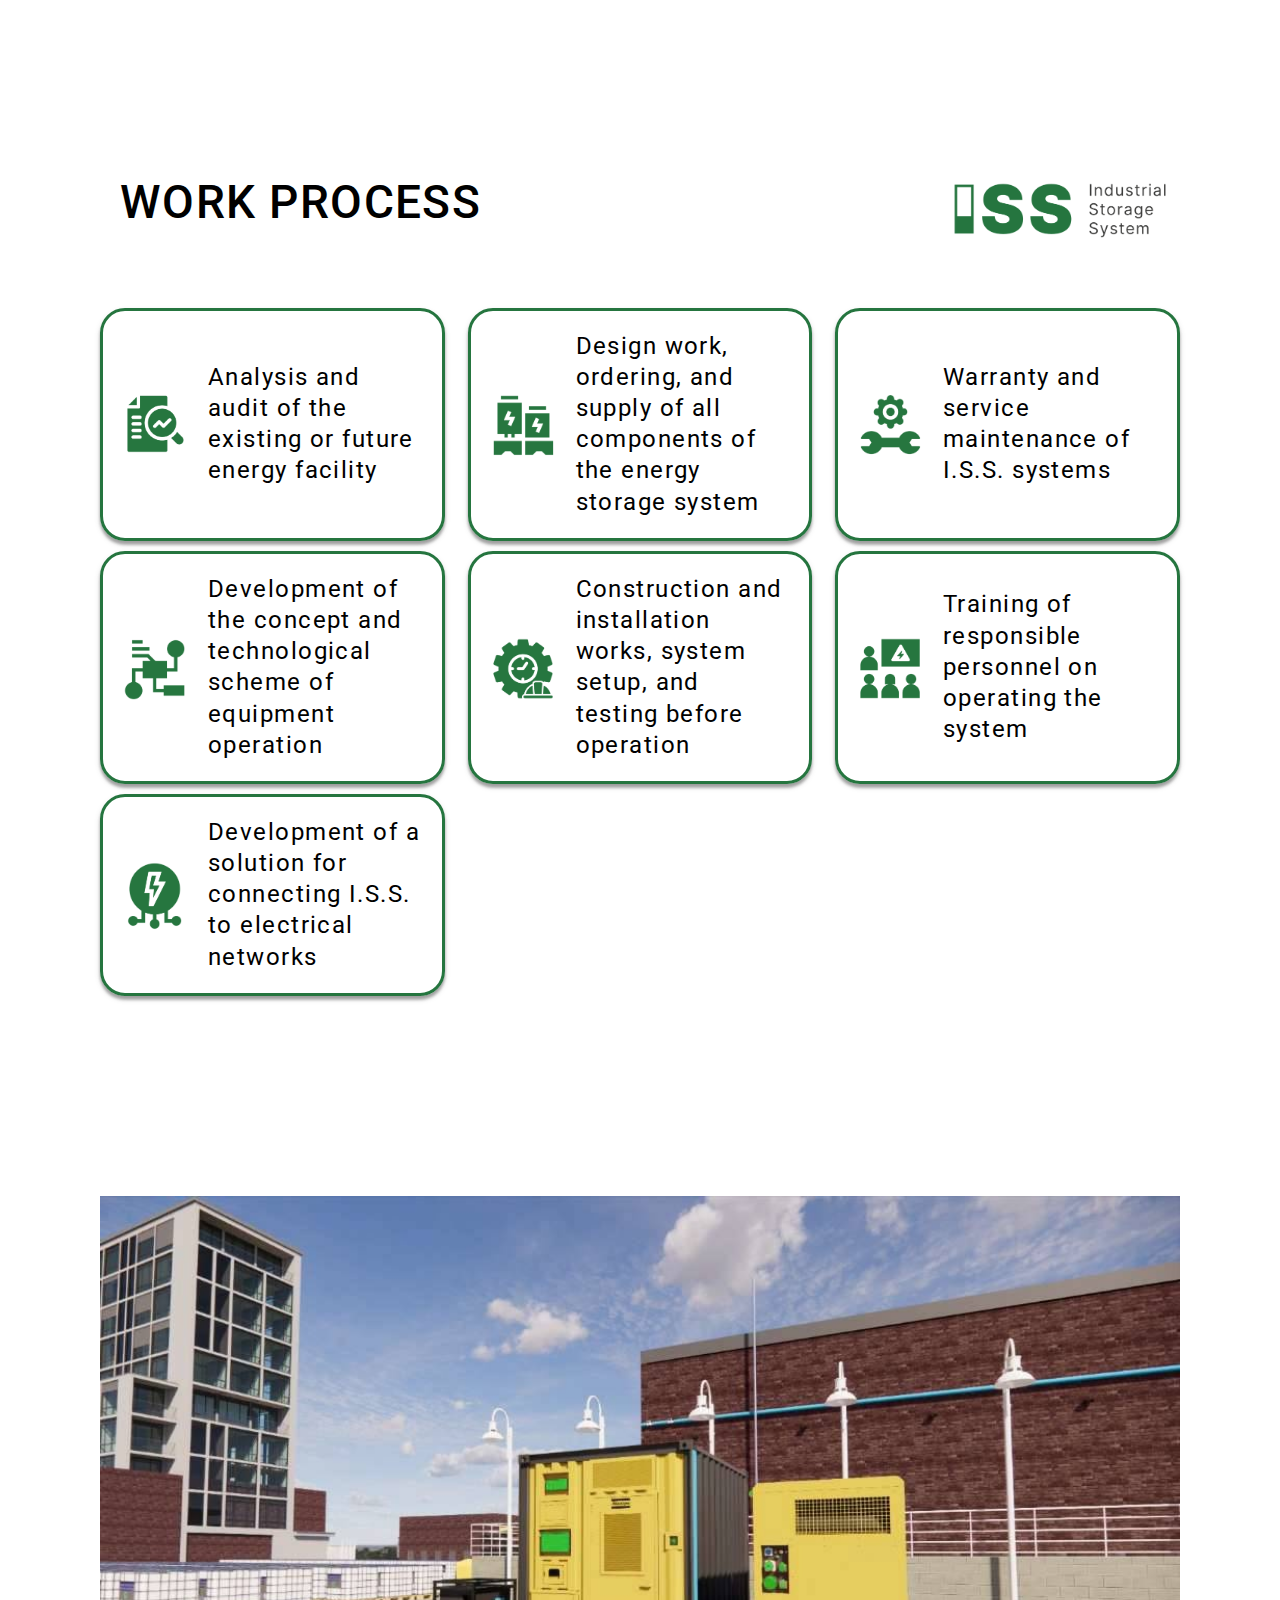
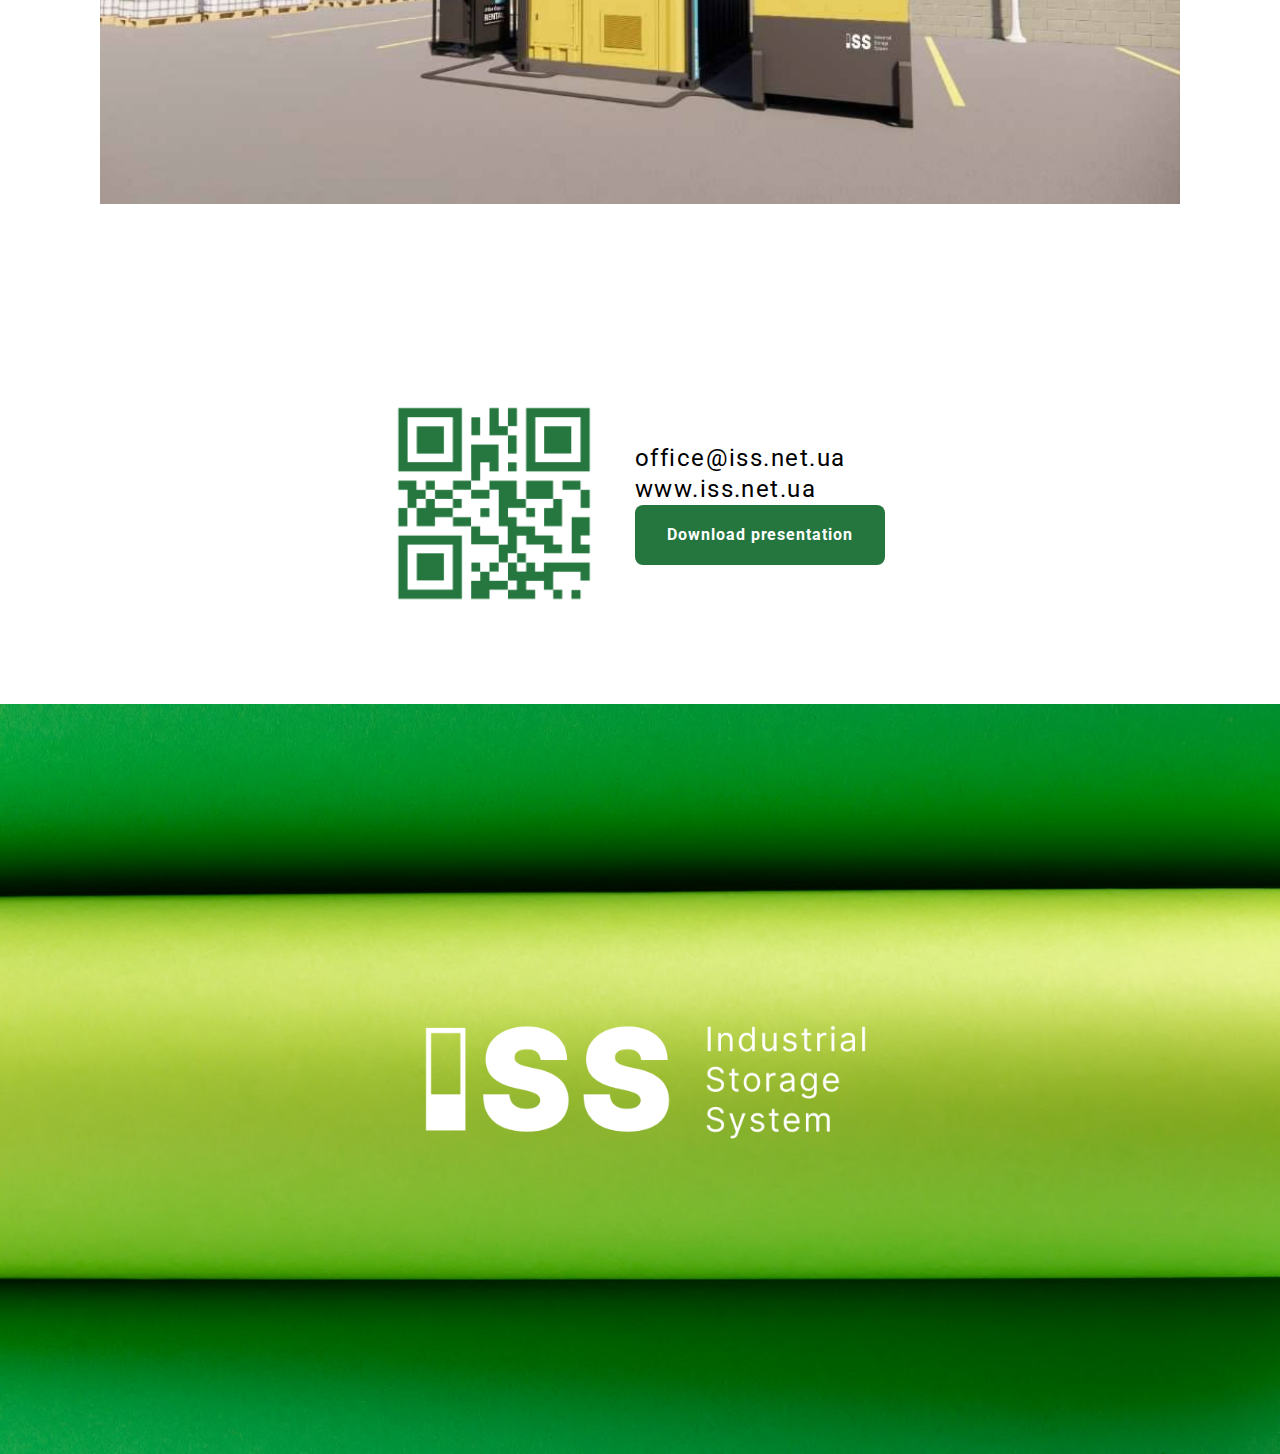
==== commit adc2384d: "fix" ====
--- a/index.html
+++ b/index.html
@@ -13,18 +13,21 @@
   <body class="text">
     <header class="bgImages text-white section ">
       <div class="container">
-        <div class=" box-hero">
+        
           
           <img class="hero-img" src="./images/logo_iss_w.png" alt="logo" width="400px" >
-          <a class="link-ua" href="./ua.html">UA</a>
-        </div>
+        
         <ul>
           <li>
             <p class="hero-text ">
-            <span class="wide-text">INNOVATIVE TECHNOLOGIES</span> <br />
-            FOR EFFICIENT <br />
-            ENERGY STORAGE
-            </p>
+              <span class="wide-text">INNOVATIVE TECHNOLOGIES</span> <br />
+              FOR EFFICIENT <br />
+              ENERGY STORAGE
+            </p>
+          </li>
+          <li class="hero-link">
+            
+            <a class="link-ua" href="./ua.html">UA</a>
           </li>
           <li>
             <p class="hero-date">2024</p>
--- a/css/style.css
+++ b/css/style.css
@@ -70,7 +70,12 @@
   align-items: center;
   justify-content: space-between;
 }
+.hero-link{
+  margin-bottom: 30px;
+  padding-left: 16px;
+}
 .link-ua{
+  /* background-color: midnightblue; */
   padding: 15px;
 }
 .link-ua:hover{
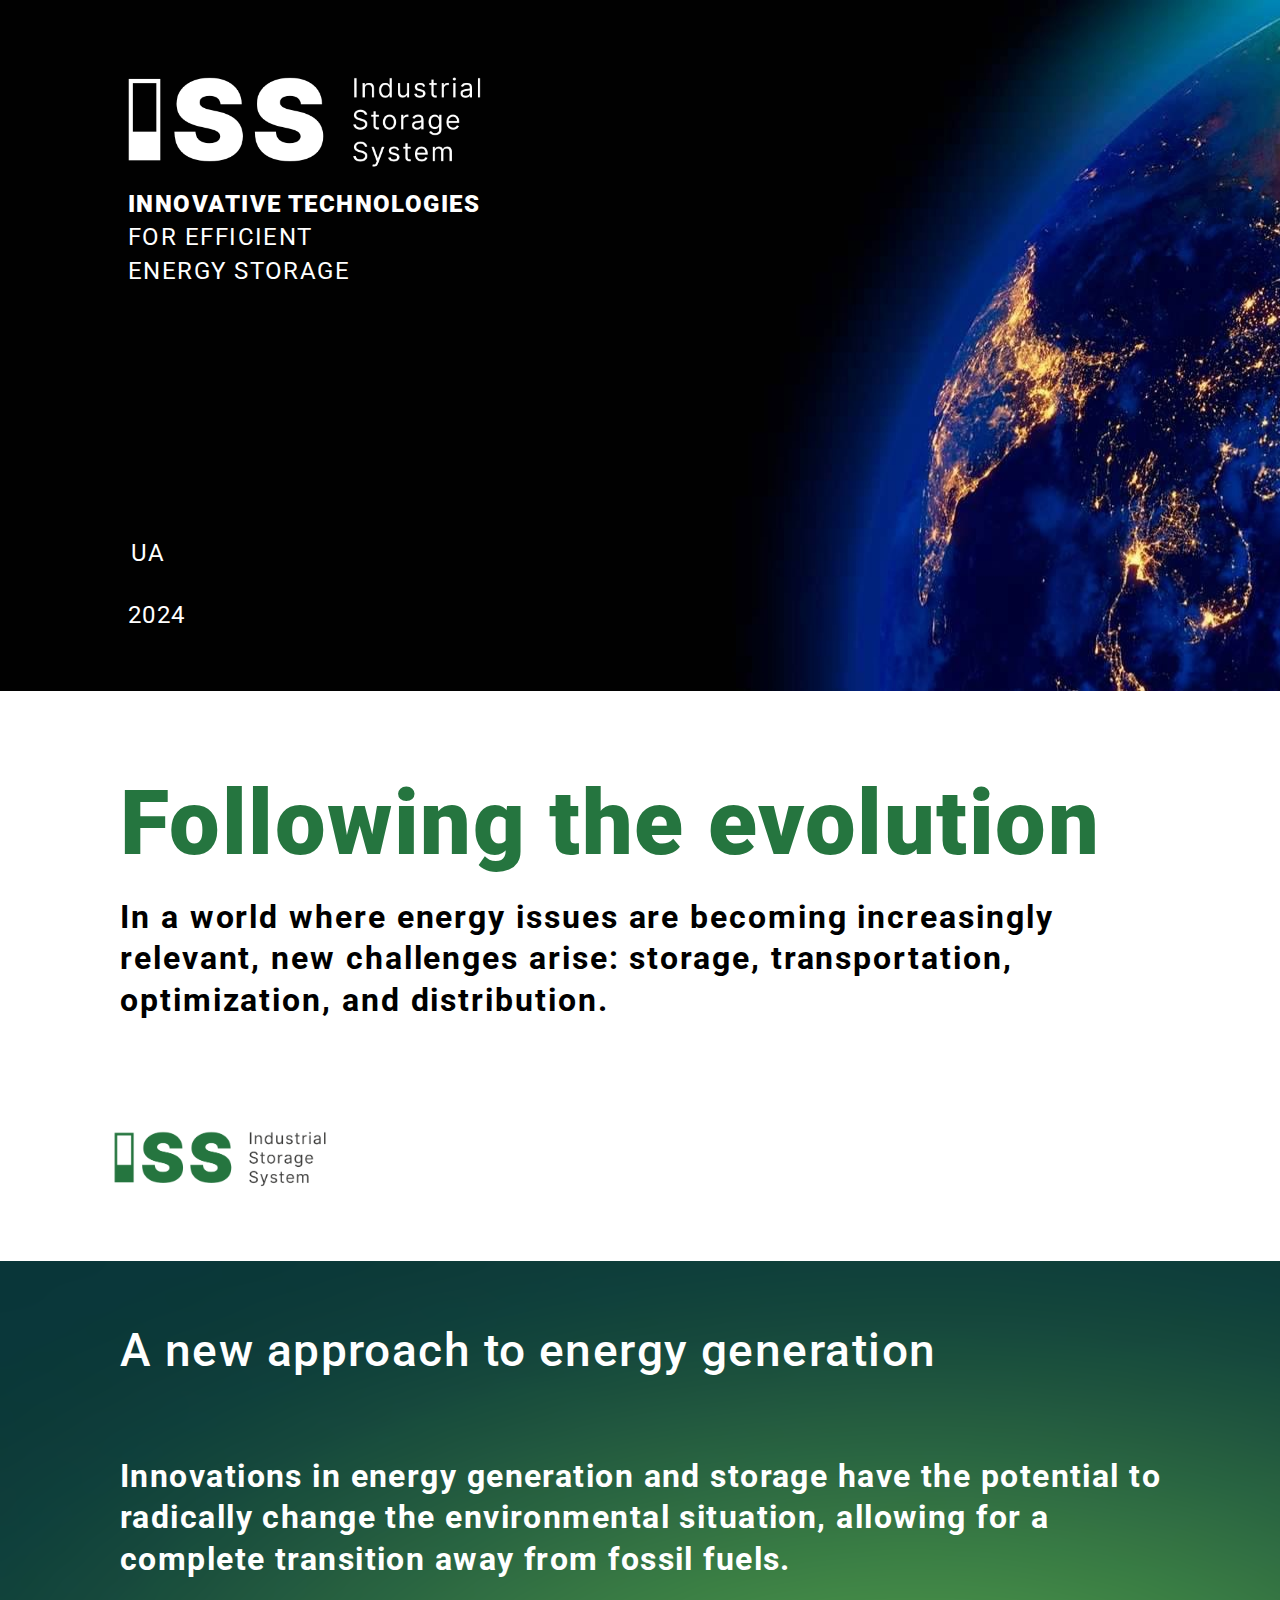
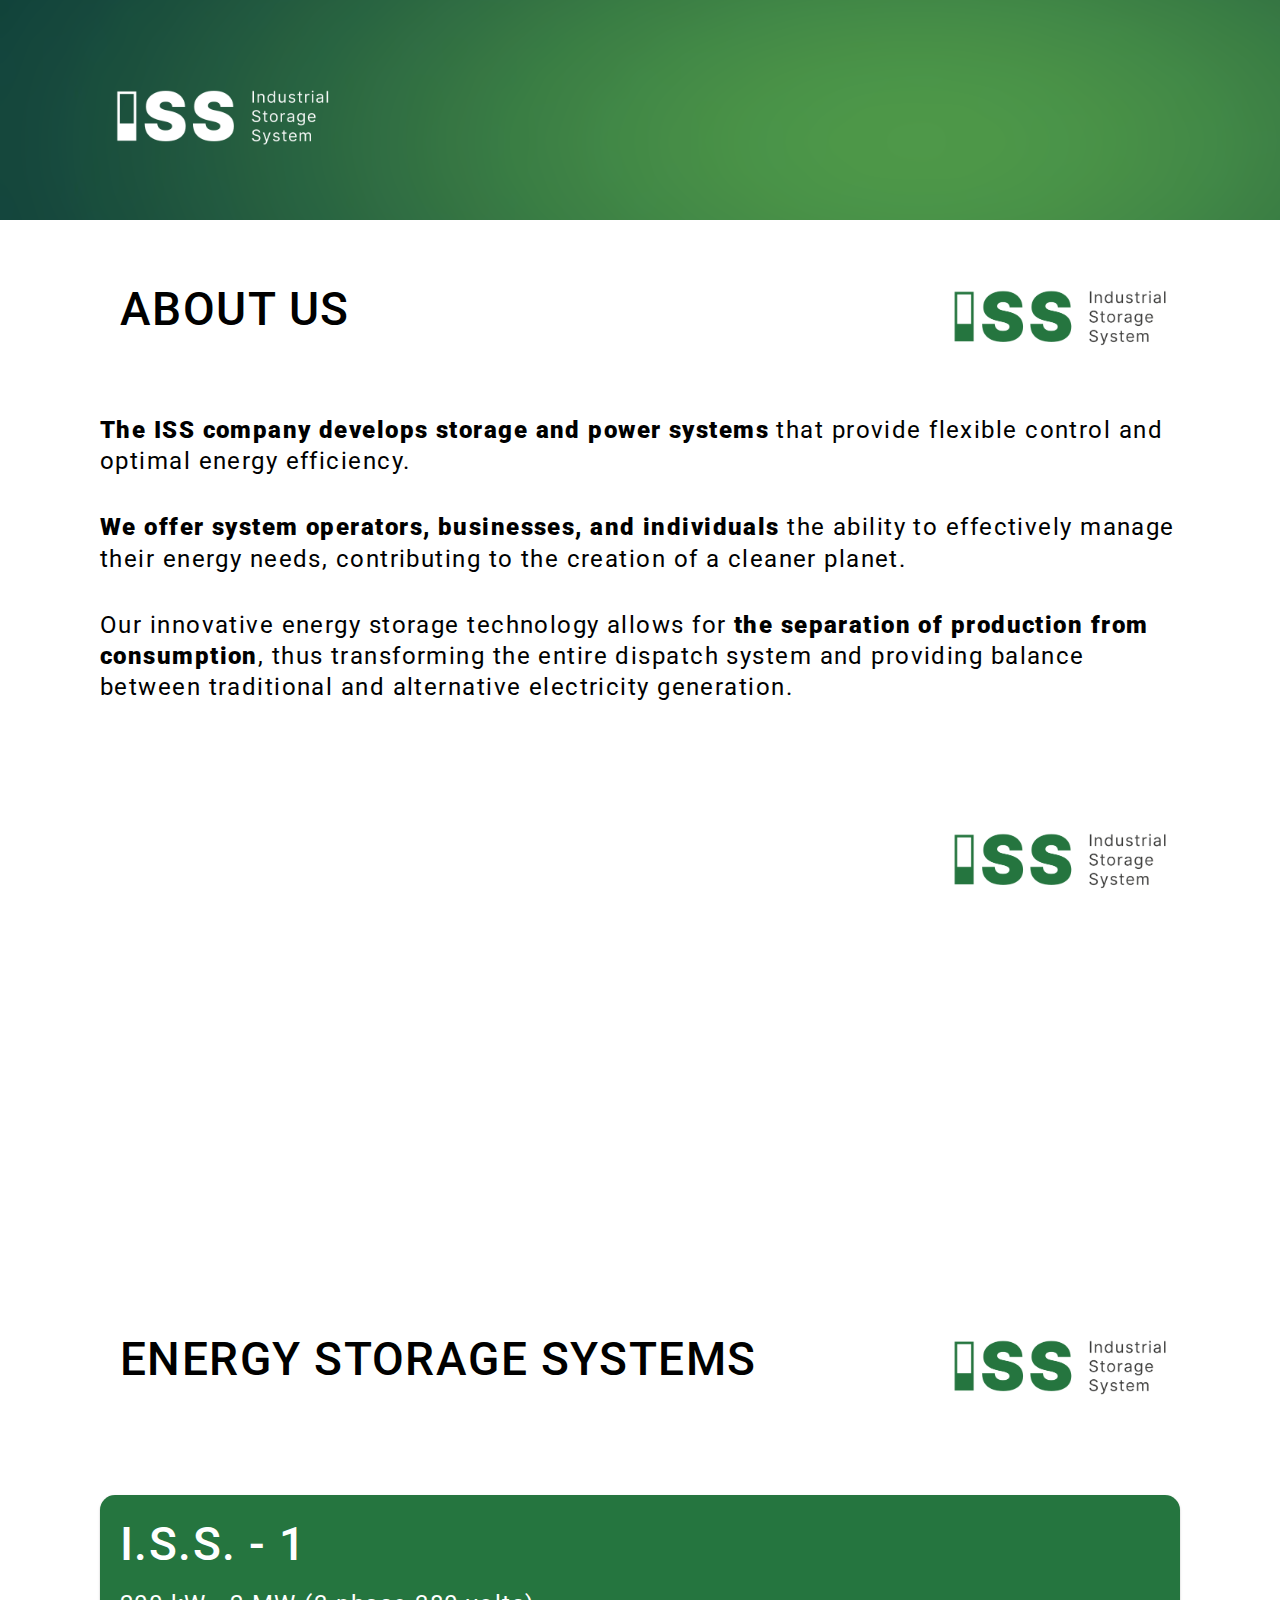
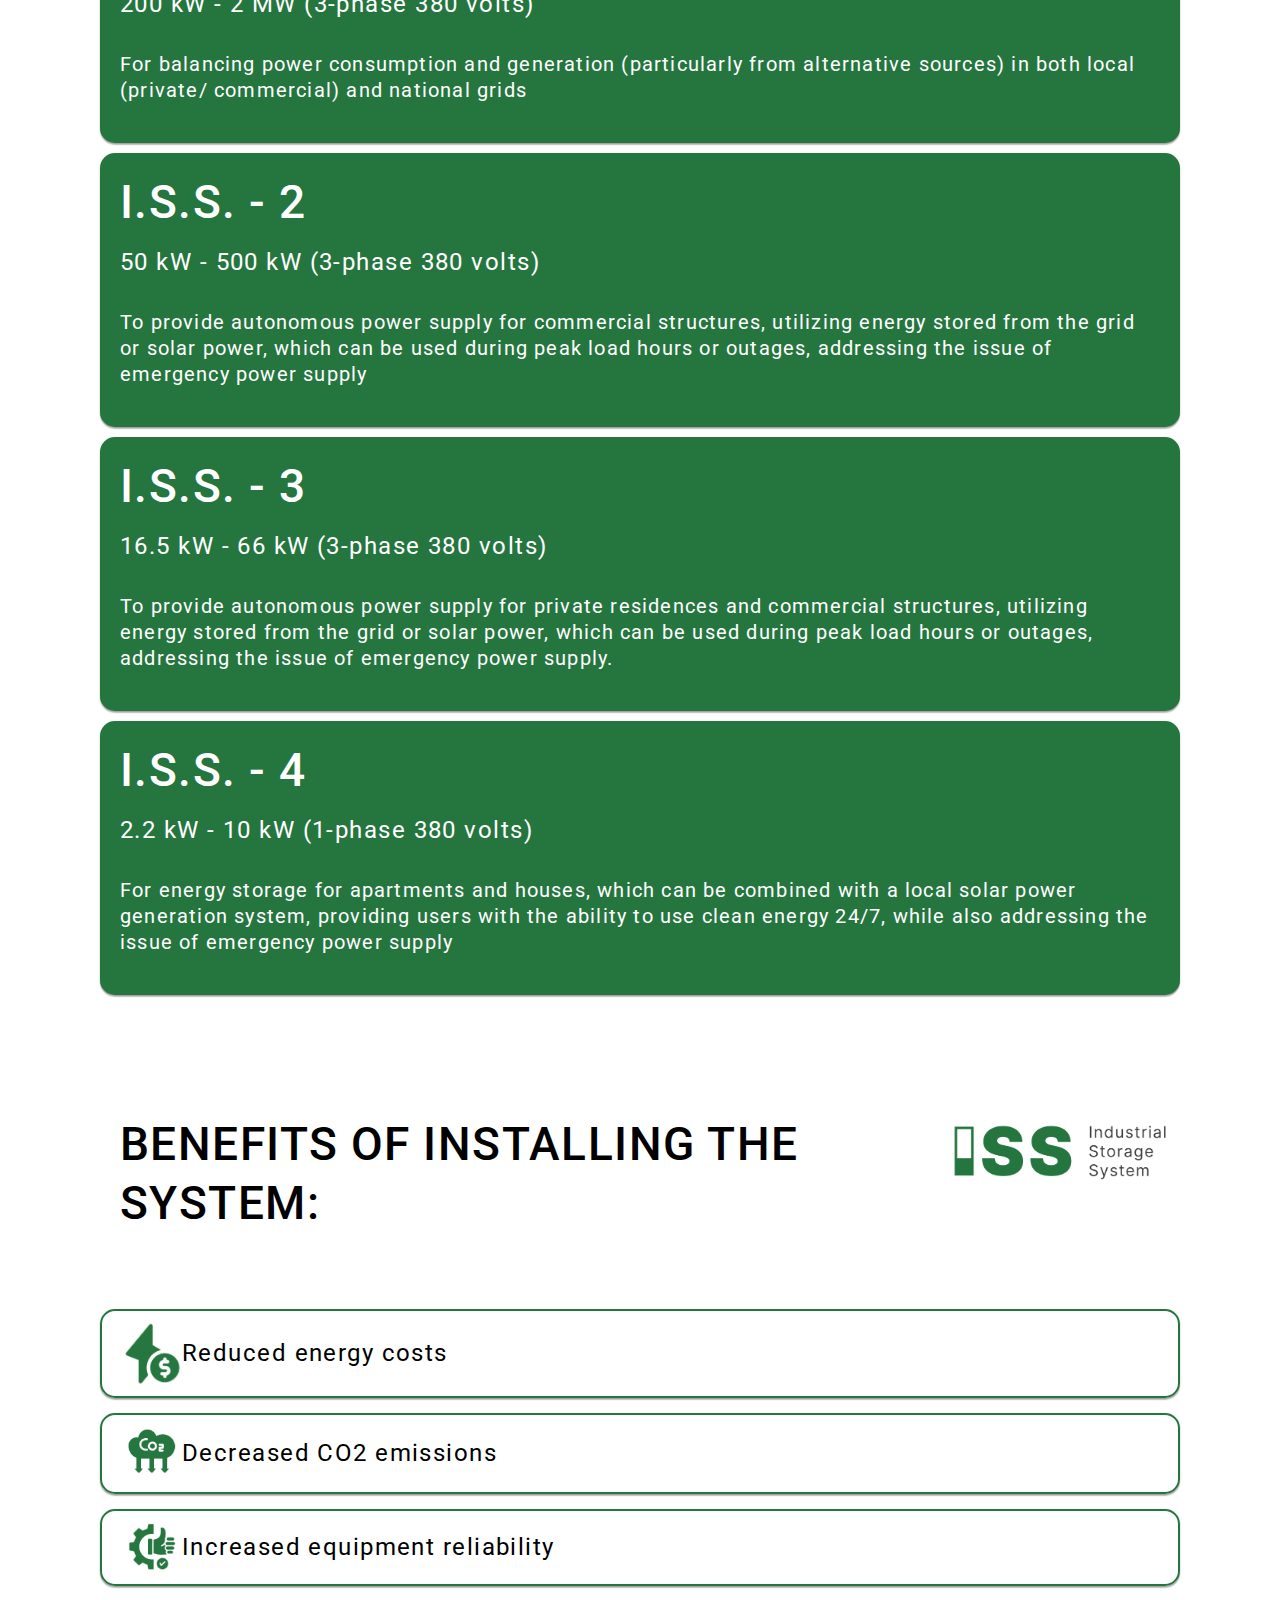
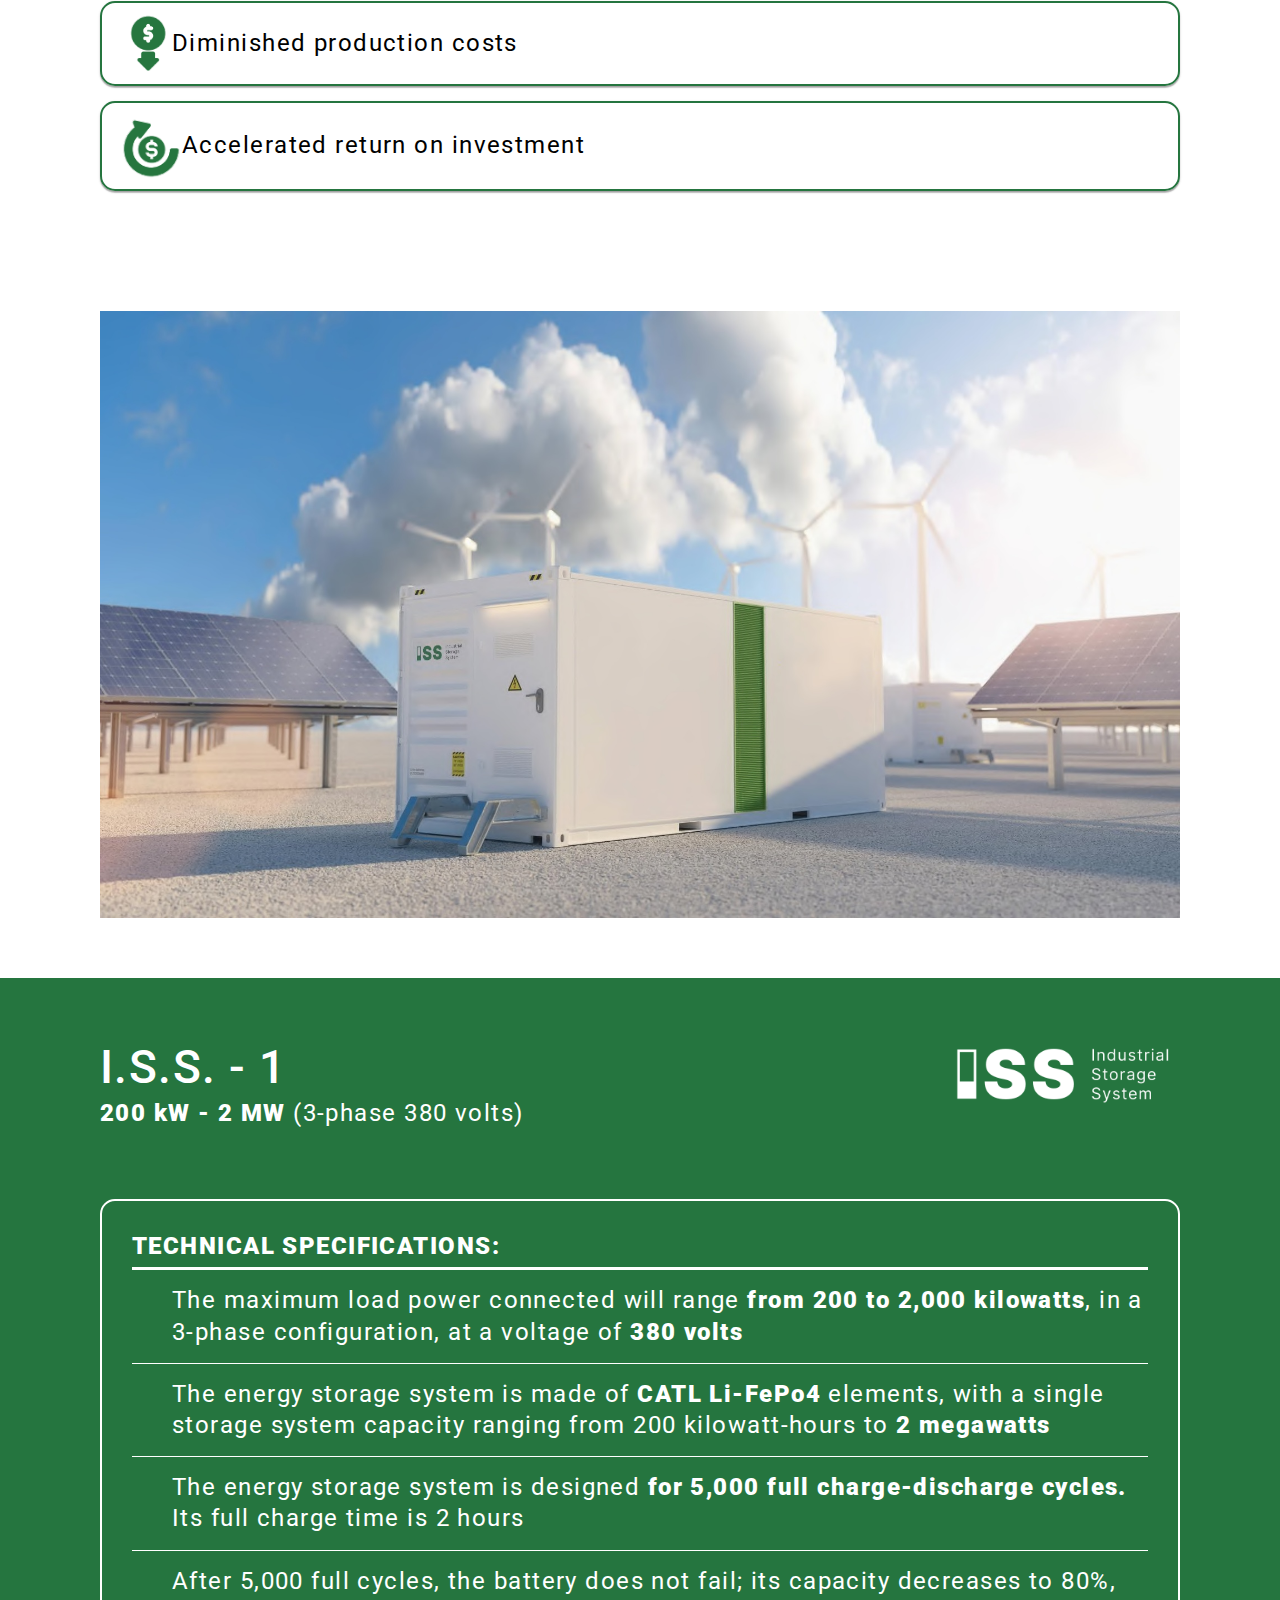
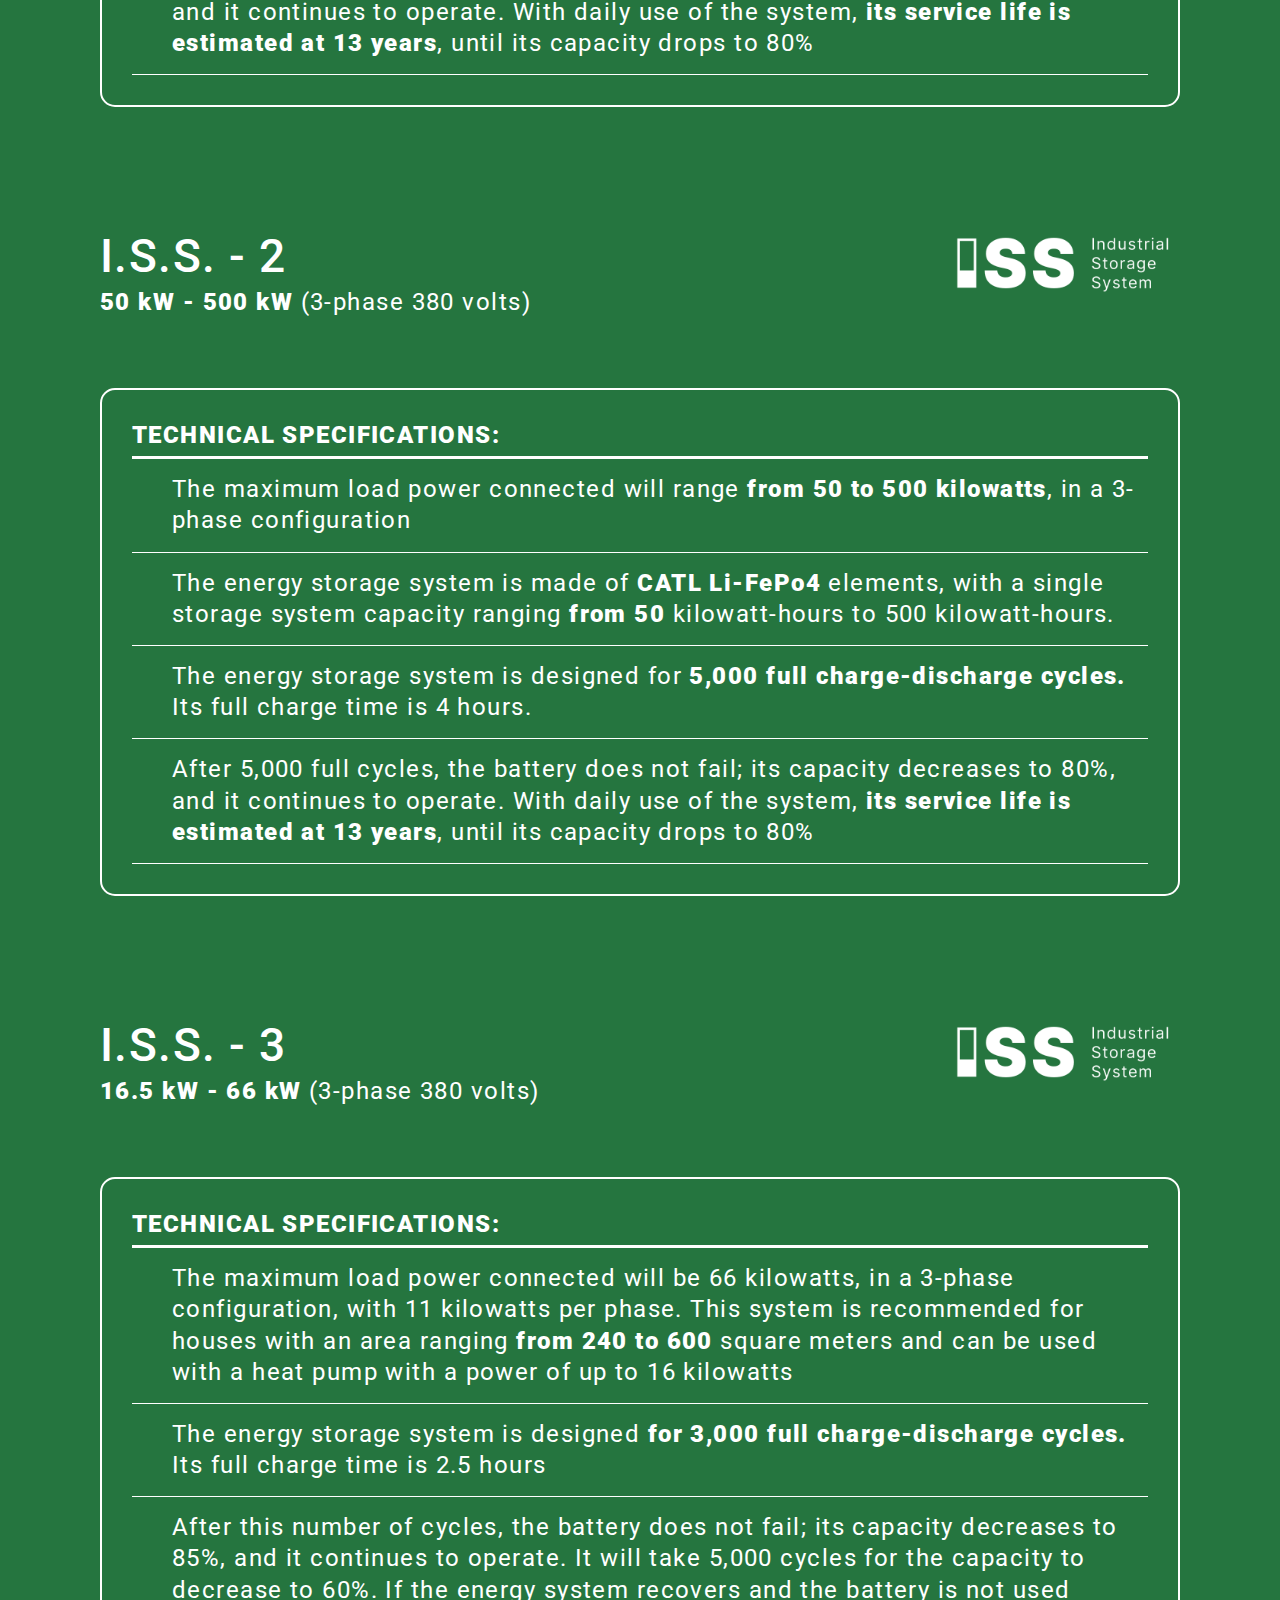
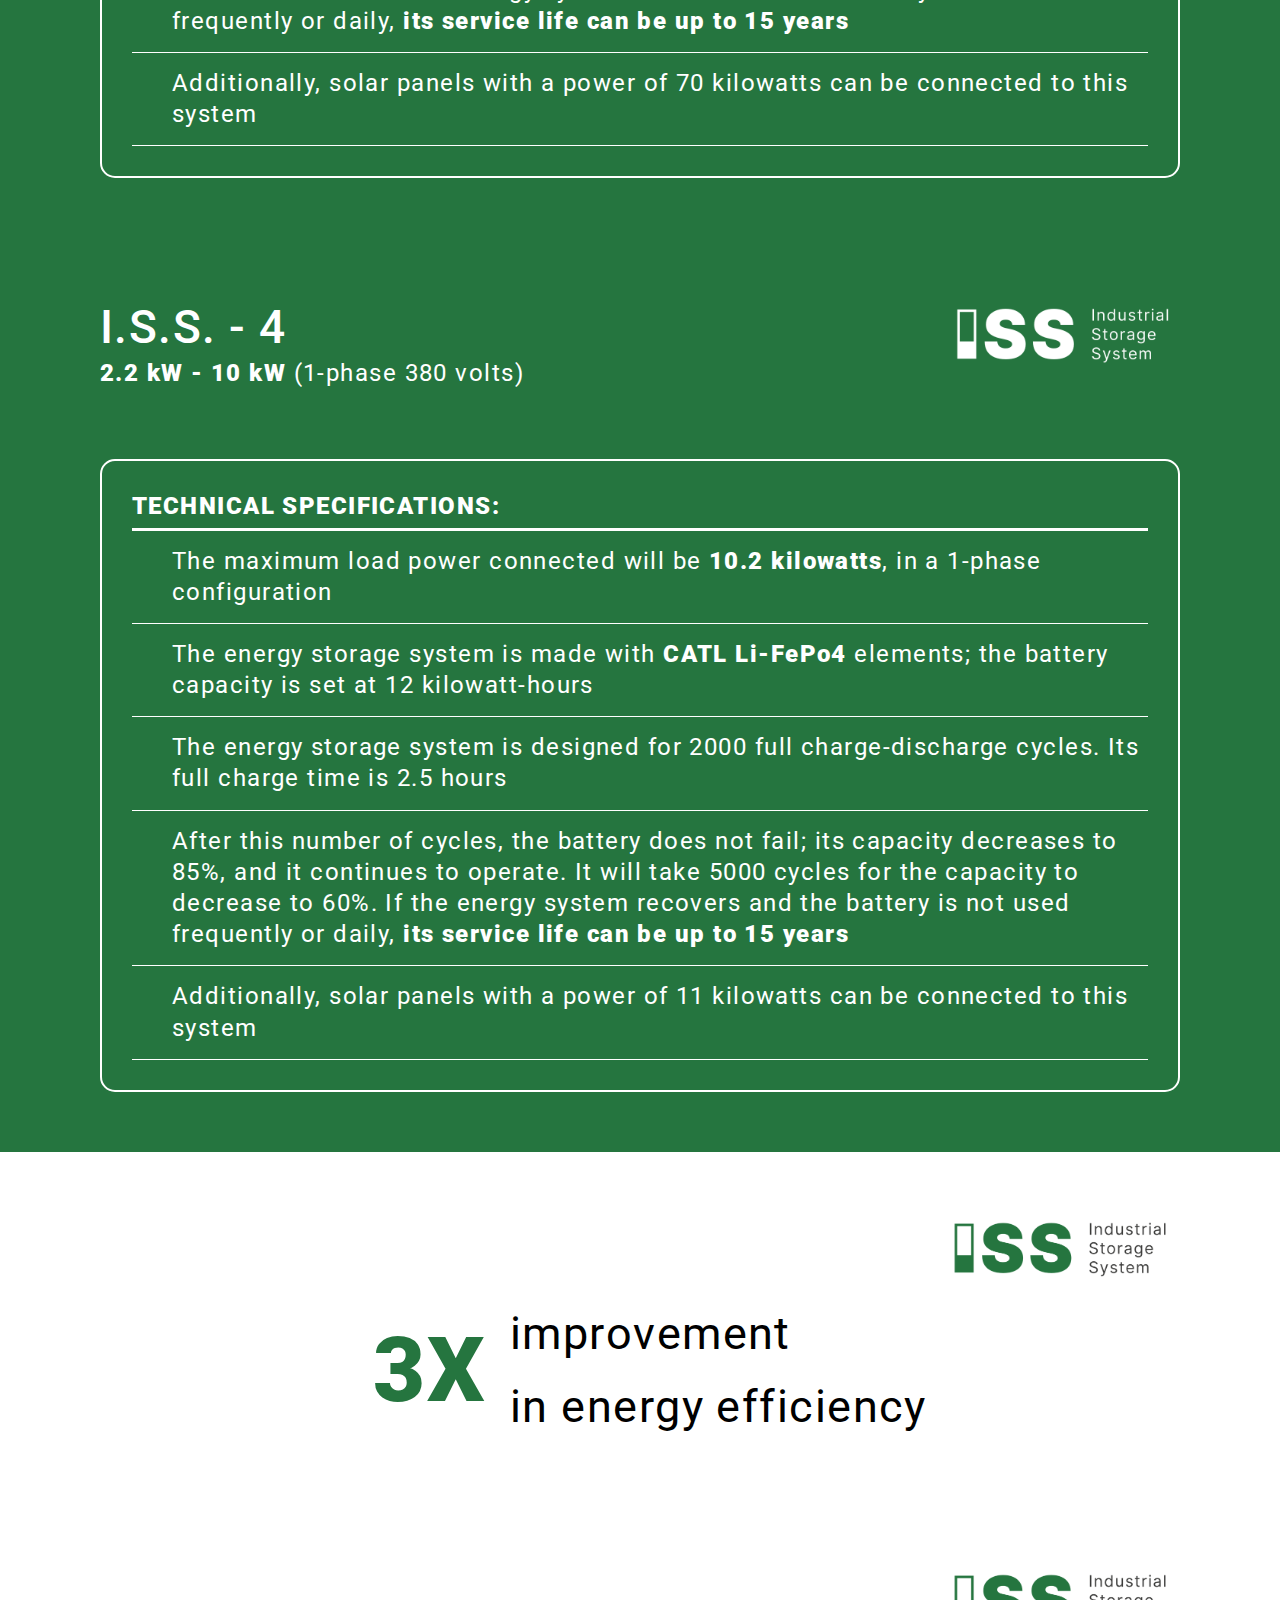
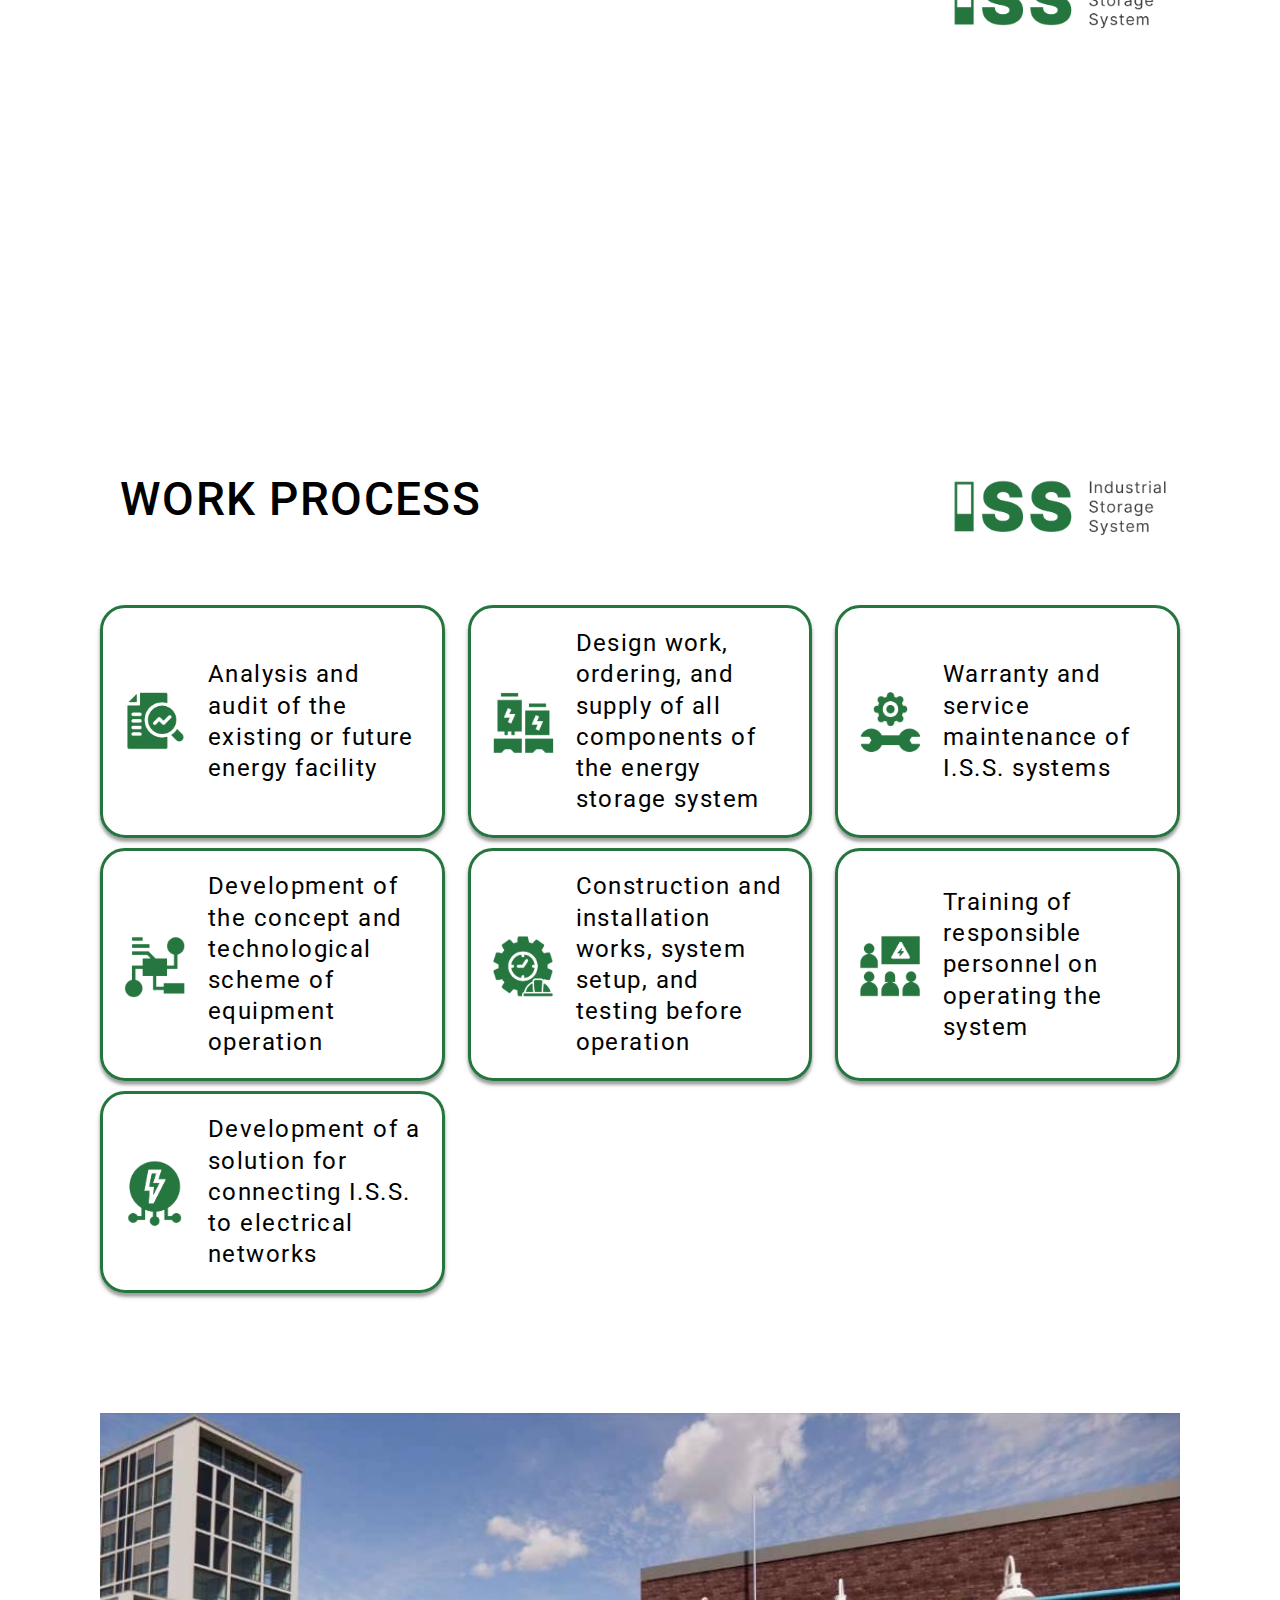
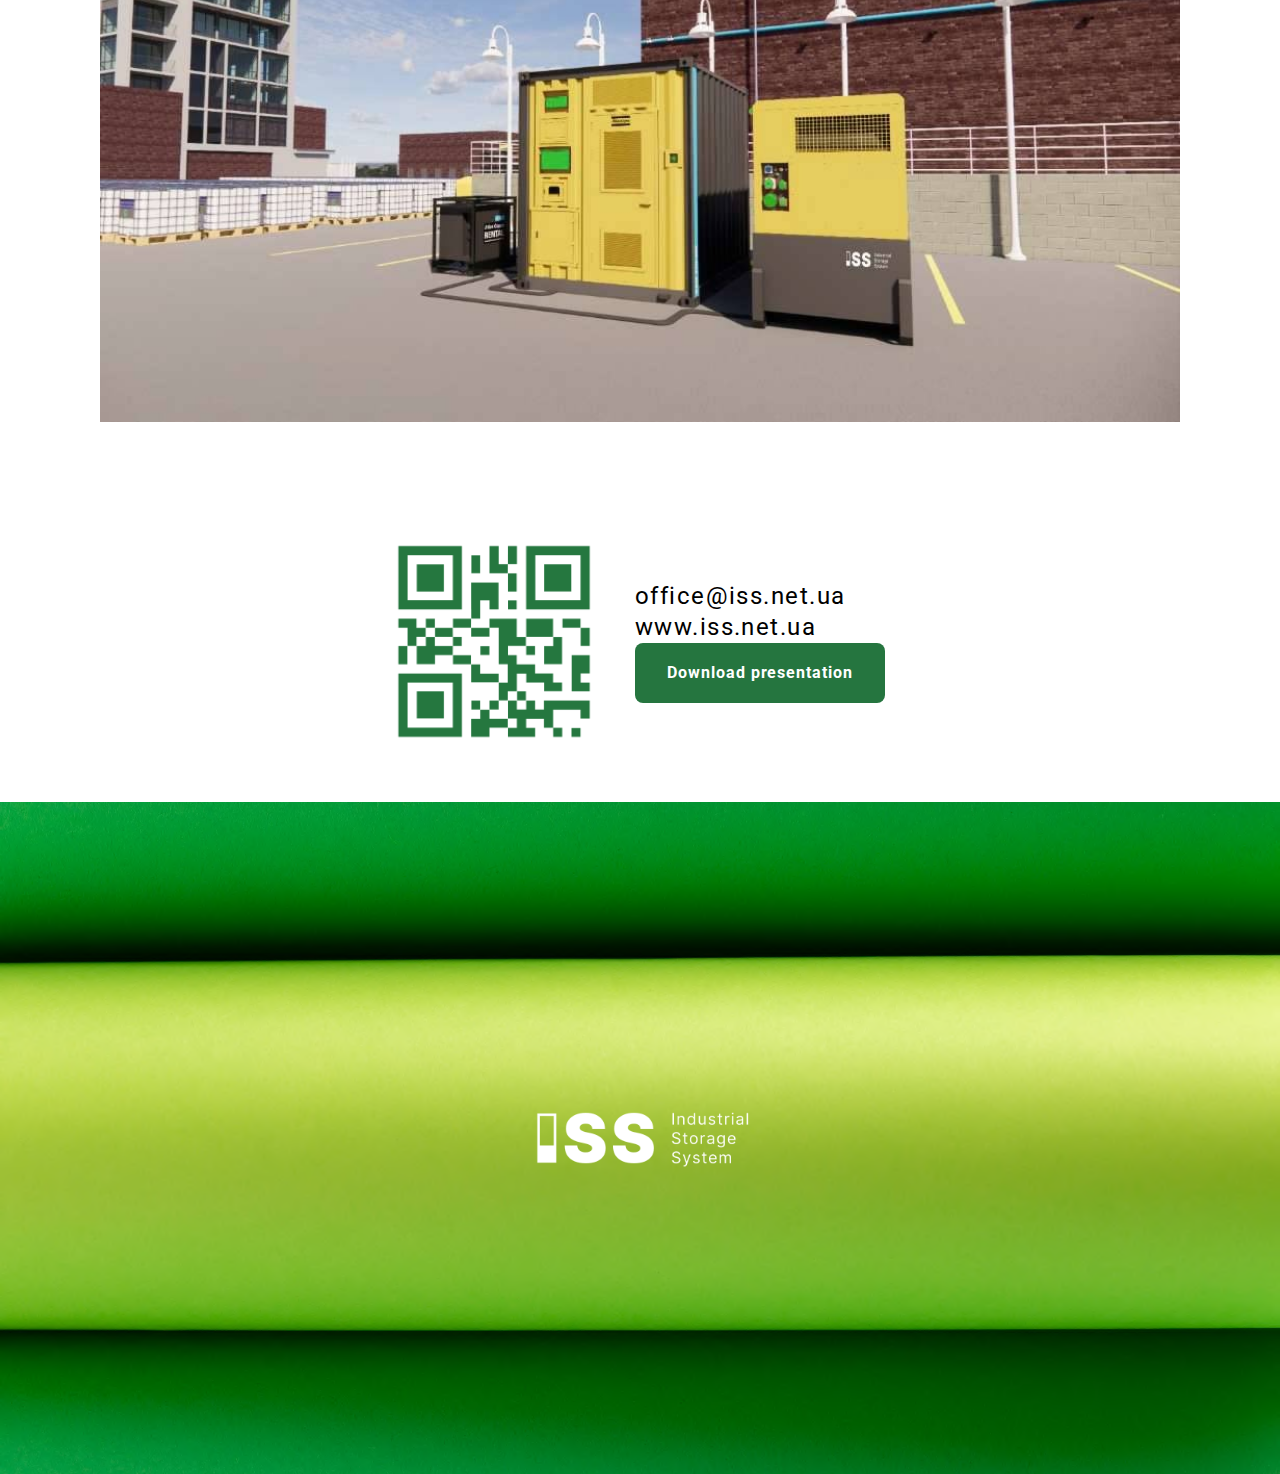
==== commit 5750efeb: "g" ====
--- a/index.html
+++ b/index.html
@@ -13,10 +13,7 @@
   <body class="text">
     <header class="bgImages text-white section ">
       <div class="container">
-        
-          
-          <img class="hero-img" src="./images/logo_iss_w.png" alt="logo" width="400px" >
-        
+          <img class="hero-img" src="./images/logo_iss_w.png" alt="logo"  >
         <ul>
           <li>
             <p class="hero-text ">
@@ -44,7 +41,7 @@
           challenges arise: 
           storage, transportation, optimization, and distribution.
         </p>
-        <img src="./images/logo_iss_col.png" alt="logo" width="240">
+        <img class="logo" src="./images/logo_iss_col.png" alt="logo" >
       </div>
       
     </section>
@@ -57,7 +54,7 @@
           radically change the environmental situation, allowing for a complete
           transition away from fossil fuels.
         </p>
-        <img src="./images/logo_iss_w.png" alt="logo" width="240">
+        <img class="logo" src="./images/logo_iss_w.png" alt="logo" width="240">
       </div>
     </section>
 
@@ -65,7 +62,7 @@
       <div class="container">
         <div class="box-flex">
           <h2 class="title">ABOUT US</h2>
-          <img src="./images/logo_iss_col.png" alt="logo" width="240">
+          <img class="logo" src="./images/logo_iss_col.png" alt="logo" width="240">
         </div>
         <ul >
           <li class="about-item ">
@@ -90,7 +87,7 @@
 
     <section class="section">
       <div class="container">
-        <img class="our_work-logo" src="./images/logo_iss_col.png" alt="logo" width="240">
+        <img class="our_work-logo logo" src="./images/logo_iss_col.png" alt="logo"  width="240">
         <ul class="our_work-flex">
           <li class="our_work-item1 our_work-item"></li>
           <li class="our_work-item2 our_work-item"></li>
@@ -104,7 +101,7 @@
       <div class="container">
         <div class="box-flex system-box">
           <h2 class="title">ENERGY STORAGE SYSTEMS</h2>
-          <img src="./images/logo_iss_col.png" alt="logo" width="240">
+          <img class="logo" src="./images/logo_iss_col.png" alt="logo" width="240">
         </div>
         <ul class="system-list text-white">
           <li class="system-item">
@@ -154,7 +151,7 @@
       <div class="container">
         <div class="box-flex">
           <h2 class="title">BENEFITS OF INSTALLING THE SYSTEM:</h2>
-          <img src="./images/logo_iss_col.png" alt="logo" width="240">
+          <img class="logo" src="./images/logo_iss_col.png" alt="logo" width="240">
         </div>
   
         <ul class="benefits-list text">
@@ -195,7 +192,7 @@
             <h3 class="title technology-title">I.S.S. - 1</h3>
             <p><span class="wide-text">200 kW - 2 MW</span> (3-phase 380 volts)</p>
           </div>
-          <img src="./images/logo_iss_w.png" alt="logo" width="240">
+          <img class="logo" src="./images/logo_iss_w.png" alt="logo" width="240">
         </div>
         <ul class="technology-list">
           <li>
@@ -241,7 +238,7 @@
             <h3 class="title technology-title">I.S.S. - 2</h3>
             <p><span class="wide-text">50 kW - 500 kW</span> (3-phase 380 volts)</p>
           </div>
-          <img src="./images/logo_iss_w.png" alt="logo" width="240">
+          <img class="logo" src="./images/logo_iss_w.png" alt="logo" width="240">
         </div>
         <ul class="technology-list">
           <li>
@@ -285,7 +282,7 @@
             <h3 class="title technology-title">I.S.S. - 3</h3>
             <p><span class="wide-text">16.5 kW - 66 kW</span> (3-phase 380 volts)</p>
           </div>
-          <img src="./images/logo_iss_w.png" alt="logo" width="240">
+          <img class="logo" src="./images/logo_iss_w.png" alt="logo" width="240">
         </div>
         <ul class="technology-list">
           <li>
@@ -328,7 +325,7 @@
             <h3 class="title technology-title">I.S.S. - 4</h3>
             <p><span class="wide-text">2.2 kW - 10 kW</span> (1-phase 380 volts)</p>
           </div>
-          <img src="./images/logo_iss_w.png" alt="logo" width="240">
+          <img class="logo" src="./images/logo_iss_w.png" alt="logo" width="240">
         </div>
         <ul class="technology-list">
           <li>
@@ -367,7 +364,7 @@
 
     <section class="section">
       <div class="container ">
-        <img class="our_work-logo" src="./images/logo_iss_col.png" alt="logo" width="240">
+        <img class="our_work-logo logo" src="./images/logo_iss_col.png" alt="logo"  width="240">
 <div class="box-flex improvement-box"> 
   <p class="follow-title title">3X</p>
   <ul>
@@ -383,7 +380,7 @@
     </section>
     <section class="section">
       <div class="container">
-        <img class="our_work-logo" src="./images/logo_iss_col.png" alt="logo" width="240">
+        <img class="our_work-logo logo" src="./images/logo_iss_col.png" alt="logo"  width="240">
         <ul class="our_work-flex">
           <li class="our_work-item5 our_work-item"></li>
           <li class="our_work-item6 our_work-item"></li>
@@ -396,7 +393,7 @@
       <div class="container">
         <div class="box-flex">
           <h3 class="title">WORK PROCESS</h3>
-          <img class="our_work-logo" src="./images/logo_iss_col.png" alt="logo" width="240">
+          <img class="our_work-logo logo" src="./images/logo_iss_col.png" alt="logo"  width="240">
         </div>
           <ul class="work-list">
             <li class="box-flex work-item">
@@ -483,7 +480,7 @@
     <section class="section footer-bg">
 
       <div class="container footer-flex">
-        <img class="" src="./images/logo_iss_w.png" alt="logo" width="500">
+        <img class="logo" src="./images/logo_iss_w.png" alt="logo"  width="500">
       </div>
     </section>
   </body>
--- a/css/style.css
+++ b/css/style.css
@@ -20,32 +20,59 @@
   text-decoration: none;
   color: inherit;
 }
-.section{
-  padding-top: 100px;
-  padding-bottom: 100px;
-}
-.container{
-  margin-right: auto;
-    margin-left: auto;
-    padding-left: 100px;
-    padding-right: 100px;
-}
+@media screen and (min-width: 480px) {
+  .section{
+    padding-top: 30px;
+    padding-bottom: 30px;
+  }
+}
+@media screen and (min-width: 768px) {
+  .section{
+    padding-top:45px;
+    padding-bottom: 45px;
+  }
+}
+@media screen and (min-width: 1200px) {
+  .section{
+    padding-top: 60px;
+    padding-bottom: 60px;
+  }
+}
+
 @media screen and (min-width: 480px) {
   .container {
+    margin-right: auto;
+    margin-left: auto;
     max-width: 480px;
+    padding-left: 50px;
+    padding-right: 50px;
   }
 }
 @media screen and (min-width: 768px) {
   .container {
     max-width: 768px;
+    padding-left: 75px;
+    padding-right: 75px;
   }
 }
 @media screen and (min-width: 1200px) {
   .container {
     max-width: 1200px;
-  }
-}
+    padding-left: 100px;
+    padding-right: 100px;
+  }
+}
+@media screen and (min-width:480px) {
   .text {
+    font-family: "Roboto", sans-serif;
+    font-weight: 400;
+    font-style: normal;
+    font-size:smaller;
+    line-height: 1.3;
+    letter-spacing: 0.06em;
+  }
+}
+.text {
     font-family: "Roboto", sans-serif;
     font-weight: 400;
     font-style: normal;
@@ -57,18 +84,65 @@
   .text-white{
     color: white;
   }
-  .title{
-    margin-bottom: 75px;
-  padding-left: 20px;
-  font-weight: 500;
-  font-size: 46px;
-}
+
+  @media screen and (min-width: 480px) {
+    .title{
+      margin-bottom: 50px;
+    padding-left: 20px;
+    font-weight: 500;
+    font-size: 30px;
+    } 
+  }
+  @media screen and (min-width: 786px) {
+    .title{
+      margin-bottom: 60px;
+    font-size: 36px;
+    } 
+  }
+  @media screen and (min-width: 1200px) {
+    .title{
+      margin-bottom: 75px;
+    font-weight: 500;
+    font-size: 46px;
+    } 
+  }
 
 .box-hero{
   margin-bottom: 80px;
   display: flex;
   align-items: center;
   justify-content: space-between;
+}
+@media screen and (min-width:480px){
+  .logo{
+  width: 190px;
+  }
+}
+@media screen and (min-width:786px){
+  .logo{
+    width: 210px;
+  }
+}
+@media screen and (min-width:1200px) {
+  .logo{
+    width:240px;
+  }
+}
+@media screen and (min-width:480px){
+  .hero-img{
+    width: 250px;
+  }
+}
+@media screen and (min-width: 768px) {
+  .hero-img{
+    width: 320px;
+  }
+}
+
+@media screen and (min-width: 1200px) {
+  .hero-img{
+    width: 400px;
+  }
 }
 .hero-link{
   margin-bottom: 30px;
@@ -114,12 +188,58 @@
   
   color: #25753f;
 }
-.follow-text{
-  margin-bottom: 100px;
-  padding-left: 20px;
-  font-weight: 700;
-  font-size: xx-large;
-}
+@media screen and (min-width: 480px){
+  .follow-title{
+    margin: 0;
+    padding-right: 25px;
+    font-weight: 900;
+    font-size: 45px;
+    line-height: 1.22;
+  }
+}
+@media screen and (min-width: 786px){
+  .follow-title{
+    margin: 0;
+    padding-right: 25px;
+    font-weight: 900;
+    font-size: 60px;
+    line-height: 1.42;
+  }
+}
+@media screen and (min-width: 1200px){
+  .follow-title{
+    margin: 0;
+    padding-right: 25px;
+    font-weight: 900;
+    font-size: 90px;
+    line-height: 1.62;
+  }
+}
+@media screen and (min-width: 480px){
+  .follow-text{
+    margin-bottom: 70px;
+    padding-left: 20px;
+    font-weight: 700;
+    font-size: x-large;
+  }
+}
+@media screen and (min-width: 786px){
+  .follow-text{
+    margin-bottom: 100px;
+    padding-left: 20px;
+    font-weight: 700;
+    font-size: xx-large;
+  }
+}
+@media screen and (min-width: 1200px){
+  .follow-text{
+    margin-bottom: 100px;
+    padding-left: 20px;
+    font-weight: 700;
+    font-size: xx-large;
+  }
+}
+
 
 .generation{
   display: block;
@@ -156,10 +276,20 @@
   flex-wrap: wrap;
   gap: 10px;
 }
+@media screen and(min-width: 480px) {
+  .our_work-item{
+    width: 100%;
+  }
+}
+@media screen and(min-width: 786px) {
+  .our_work-item{
+    width: calc((100% - 10px)/2);;
+  }
+}
 
 .our_work-item{
-  flex-basis: calc((100% - 10px)/2);
-  width: 430px;
+  
+  /* width: calc((100% - 10px)/2); */
   height: 300px;
   background-size: cover;
 }
@@ -181,12 +311,13 @@
 }
 .system-list{
   display: flex;
+  flex-wrap: wrap;
   gap: 10px;
 }
 
 .system-item{
   padding: 20px;
-  flex-basis: calc((100% - 30px)/4);
+  flex-basis: 100% ;
   border-radius: 15px;
   /* width: calc((100% - 10px)/2);  */
 
@@ -266,13 +397,7 @@
   justify-content: center;
 }
 
-.follow-title{
-  margin: 0;
-  padding-right: 25px;
-  font-weight: 900;
-  font-size: 90px;
-  line-height: 1.62;
-}
+
 .impr-text{
   font-size: 45px;
   line-height: 1.62;
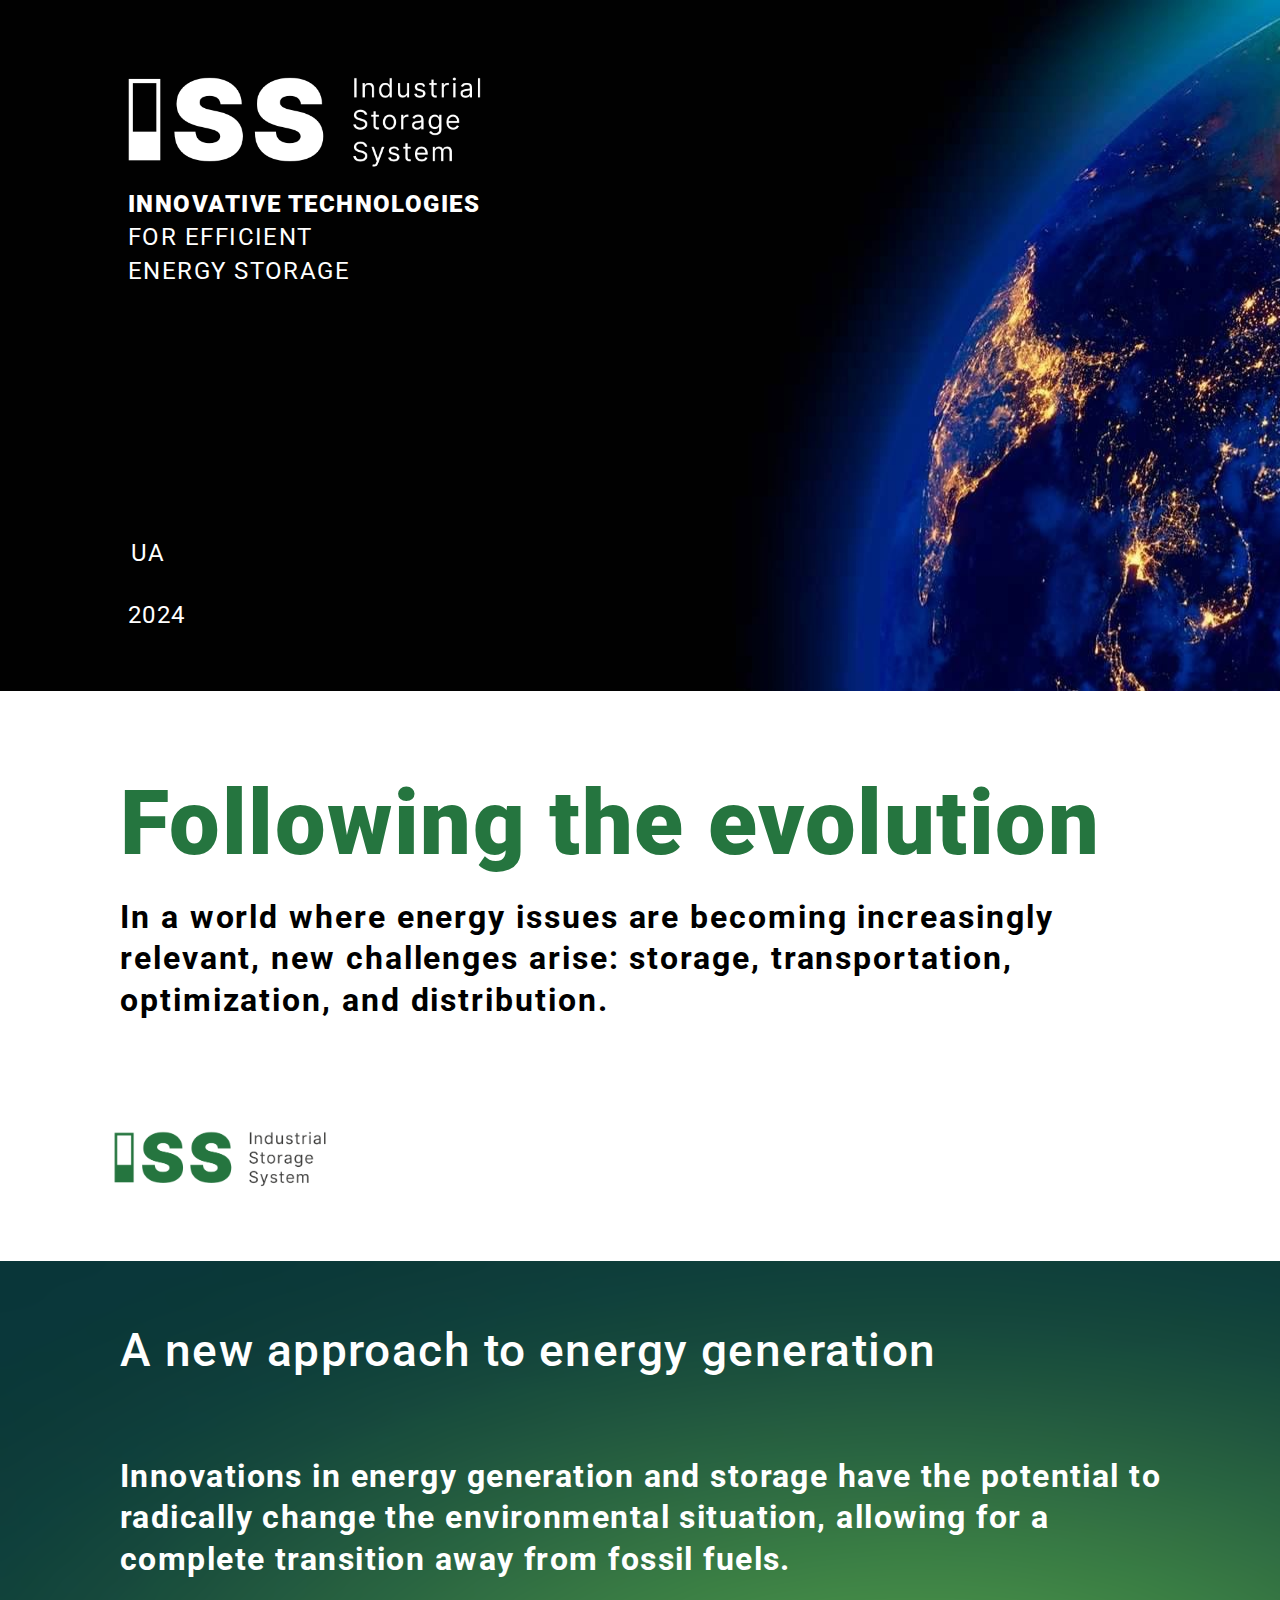
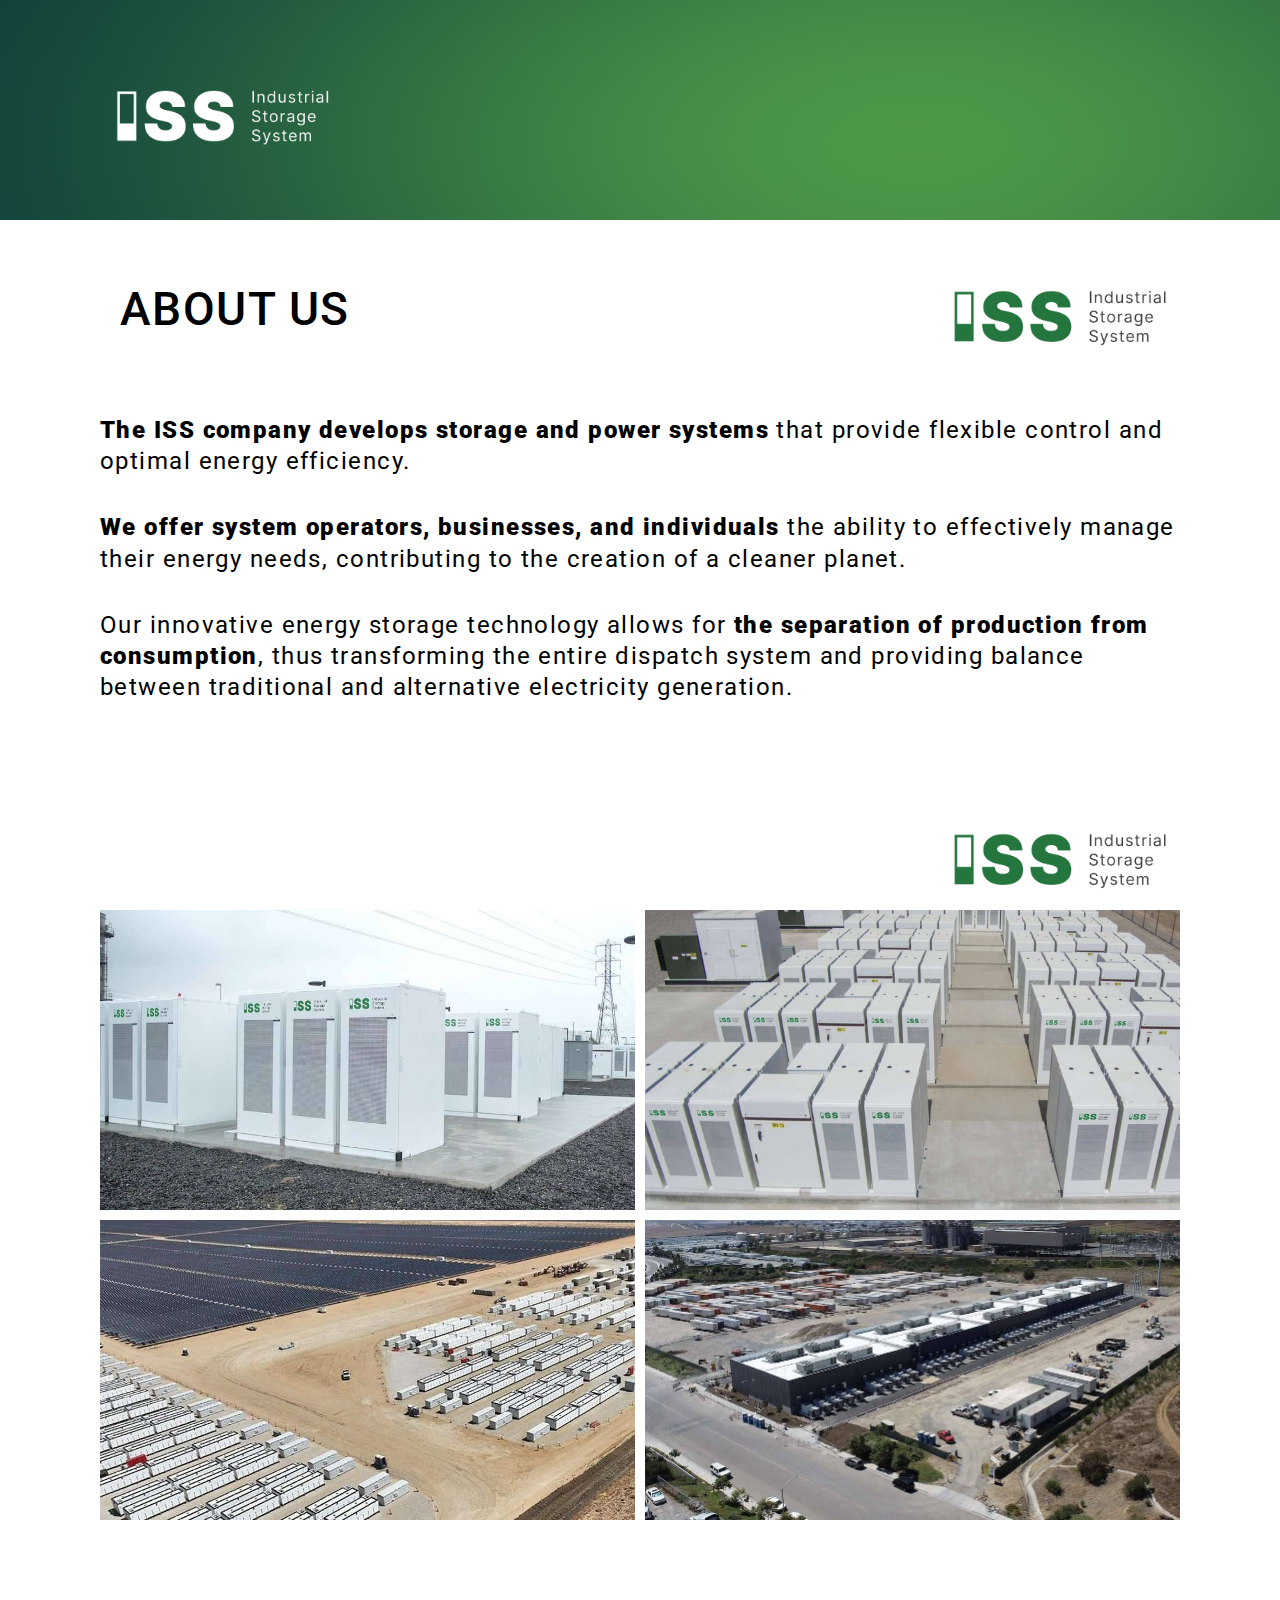
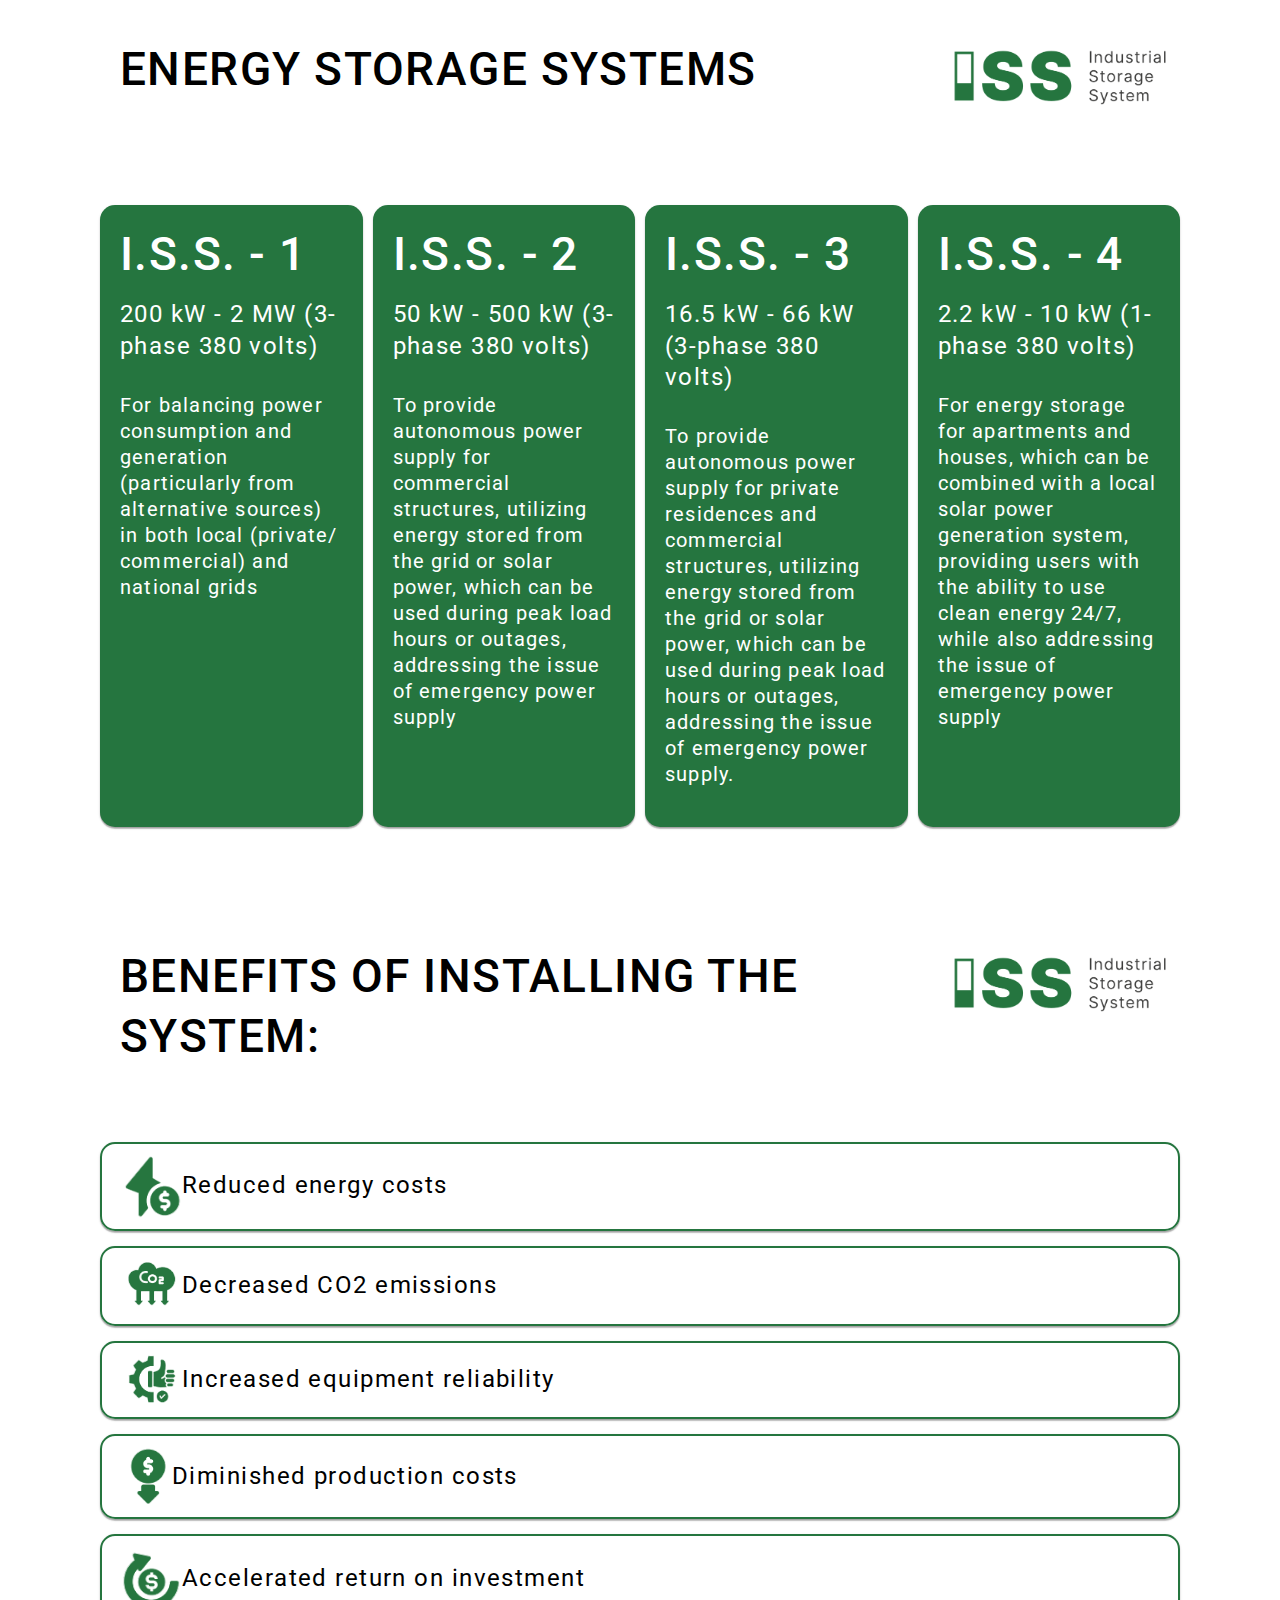
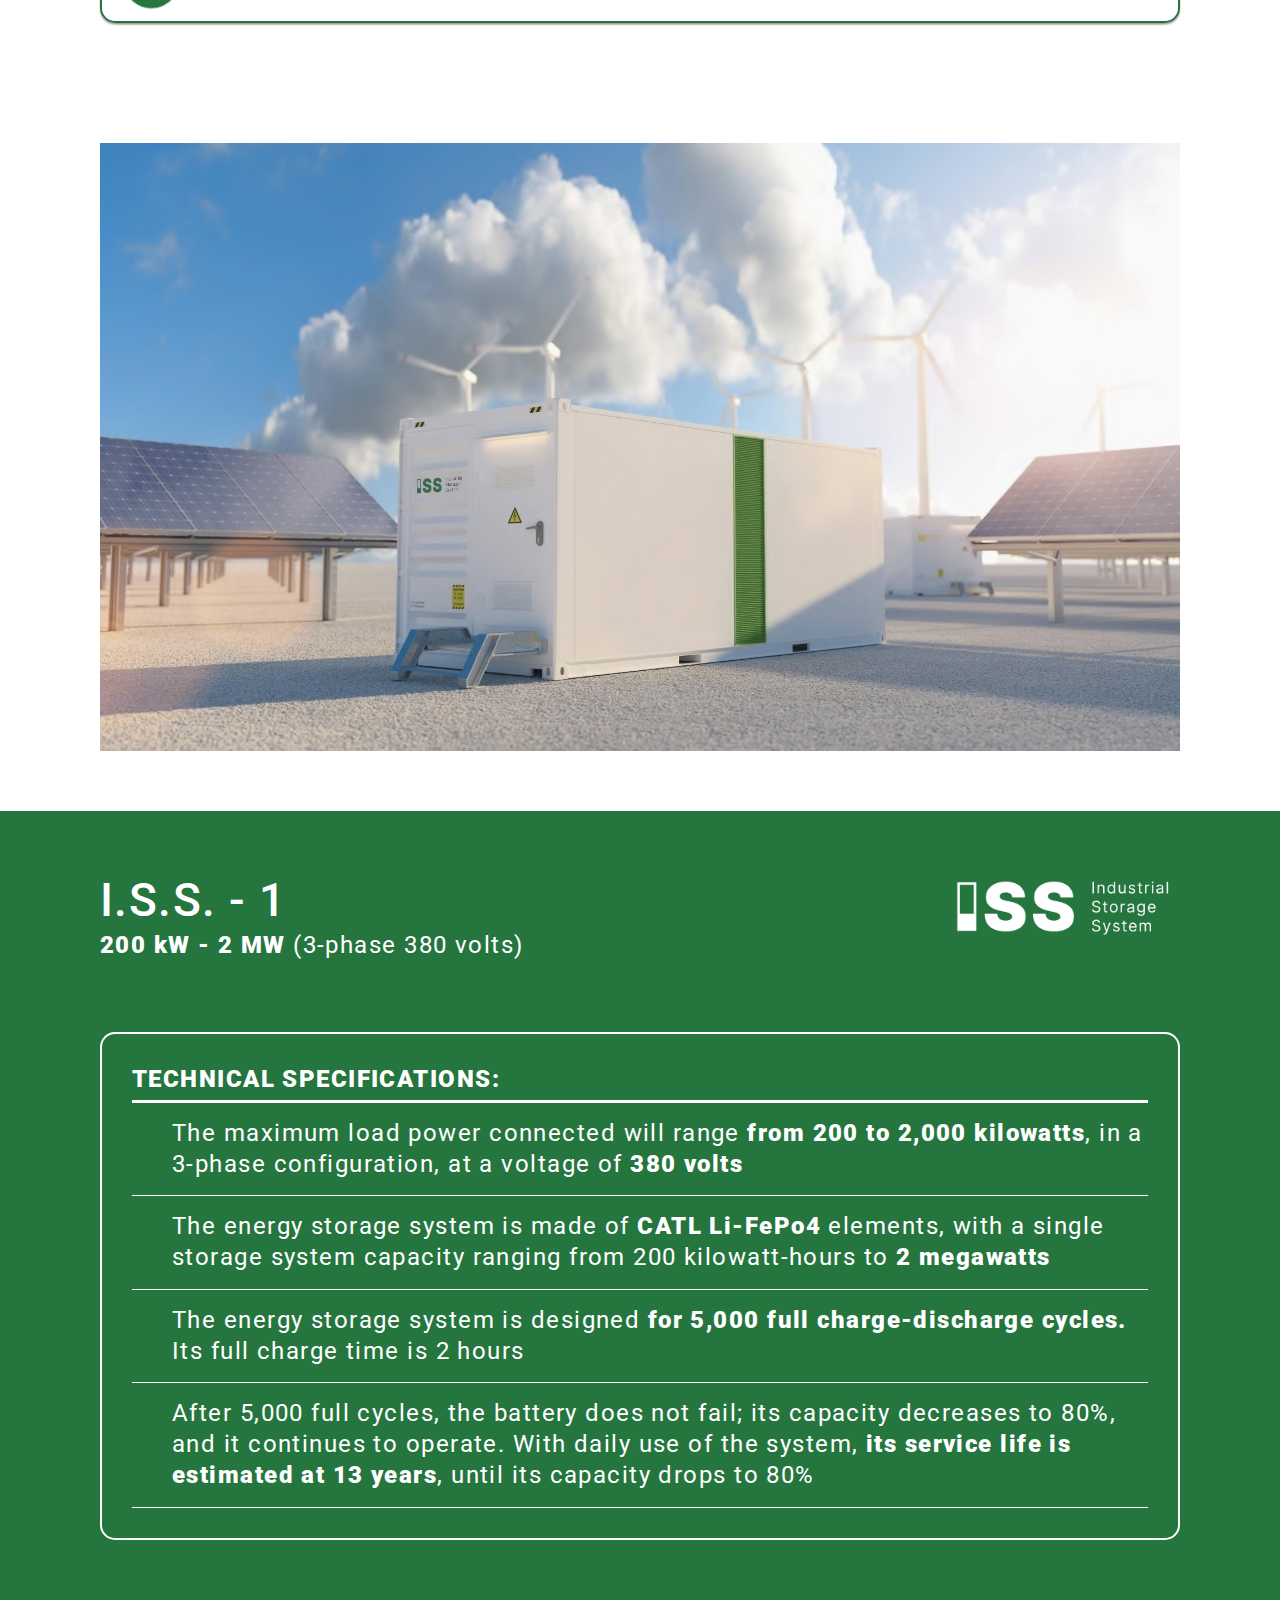
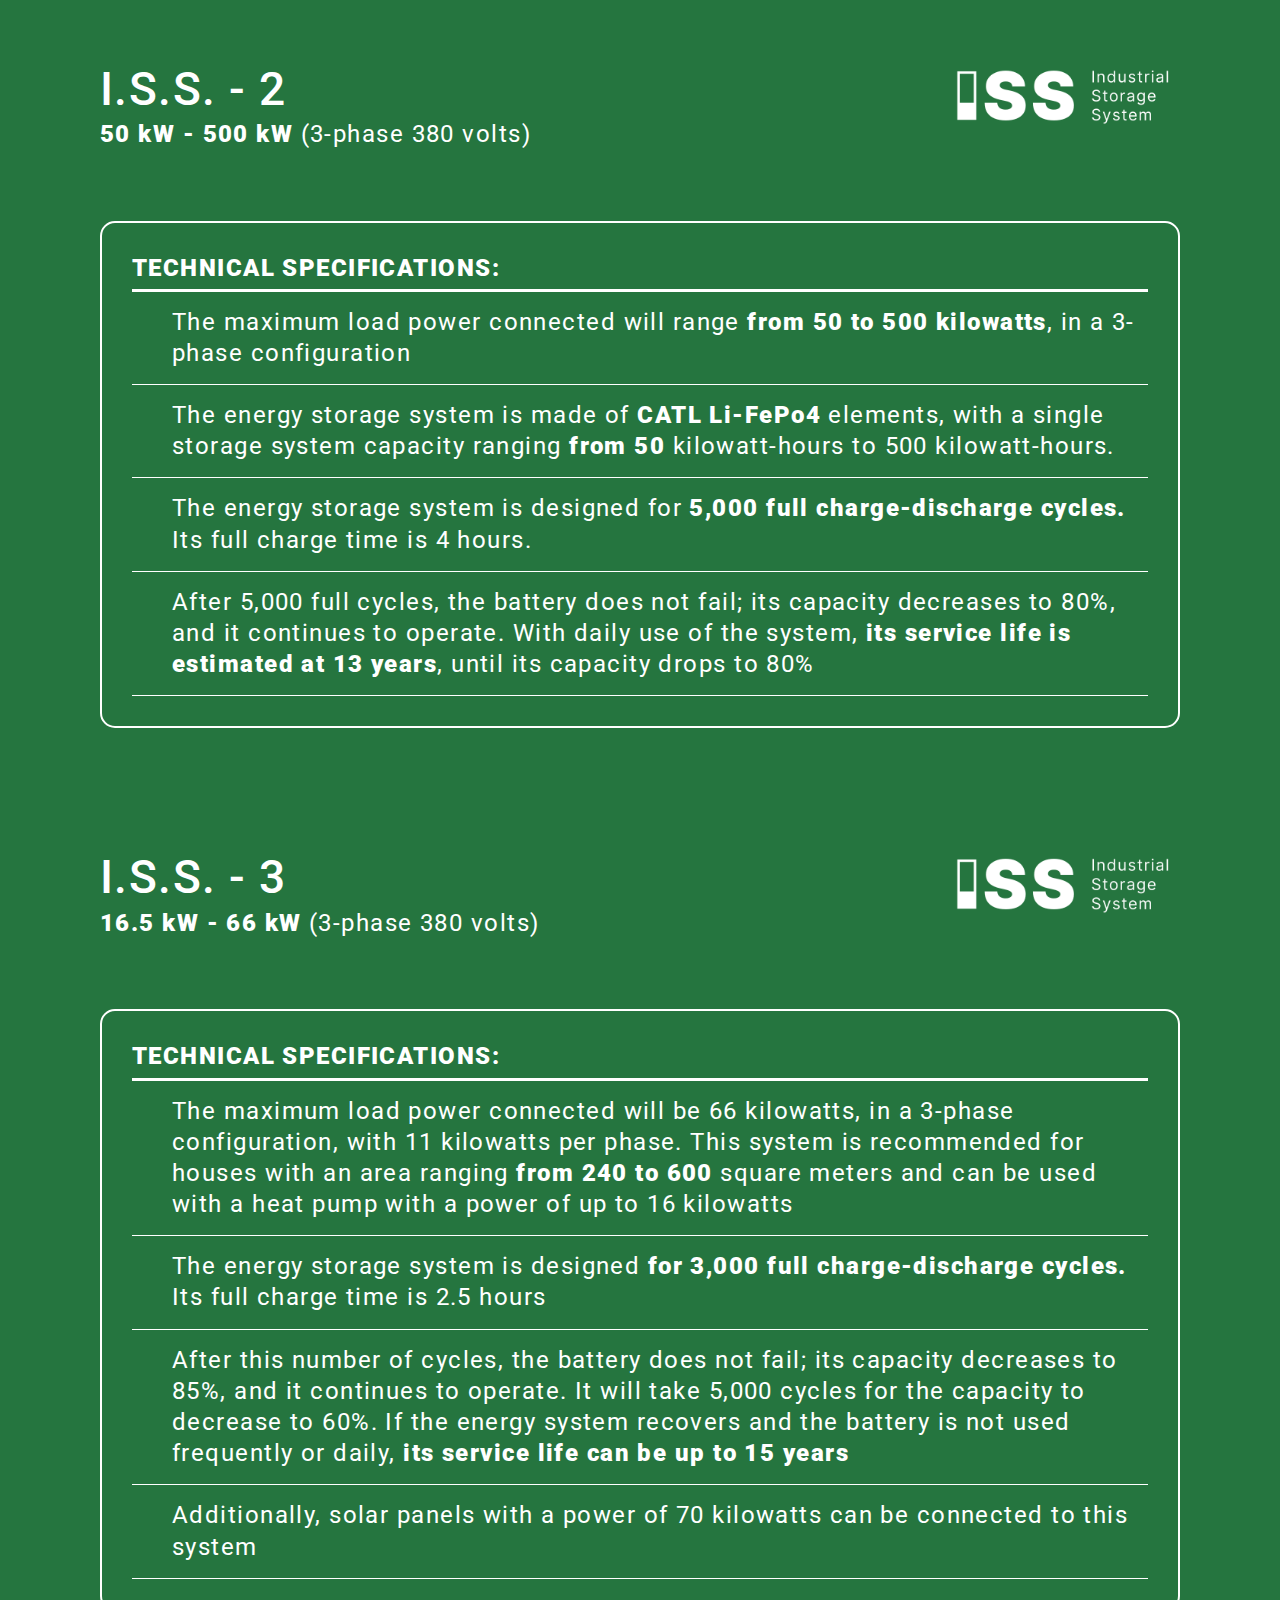
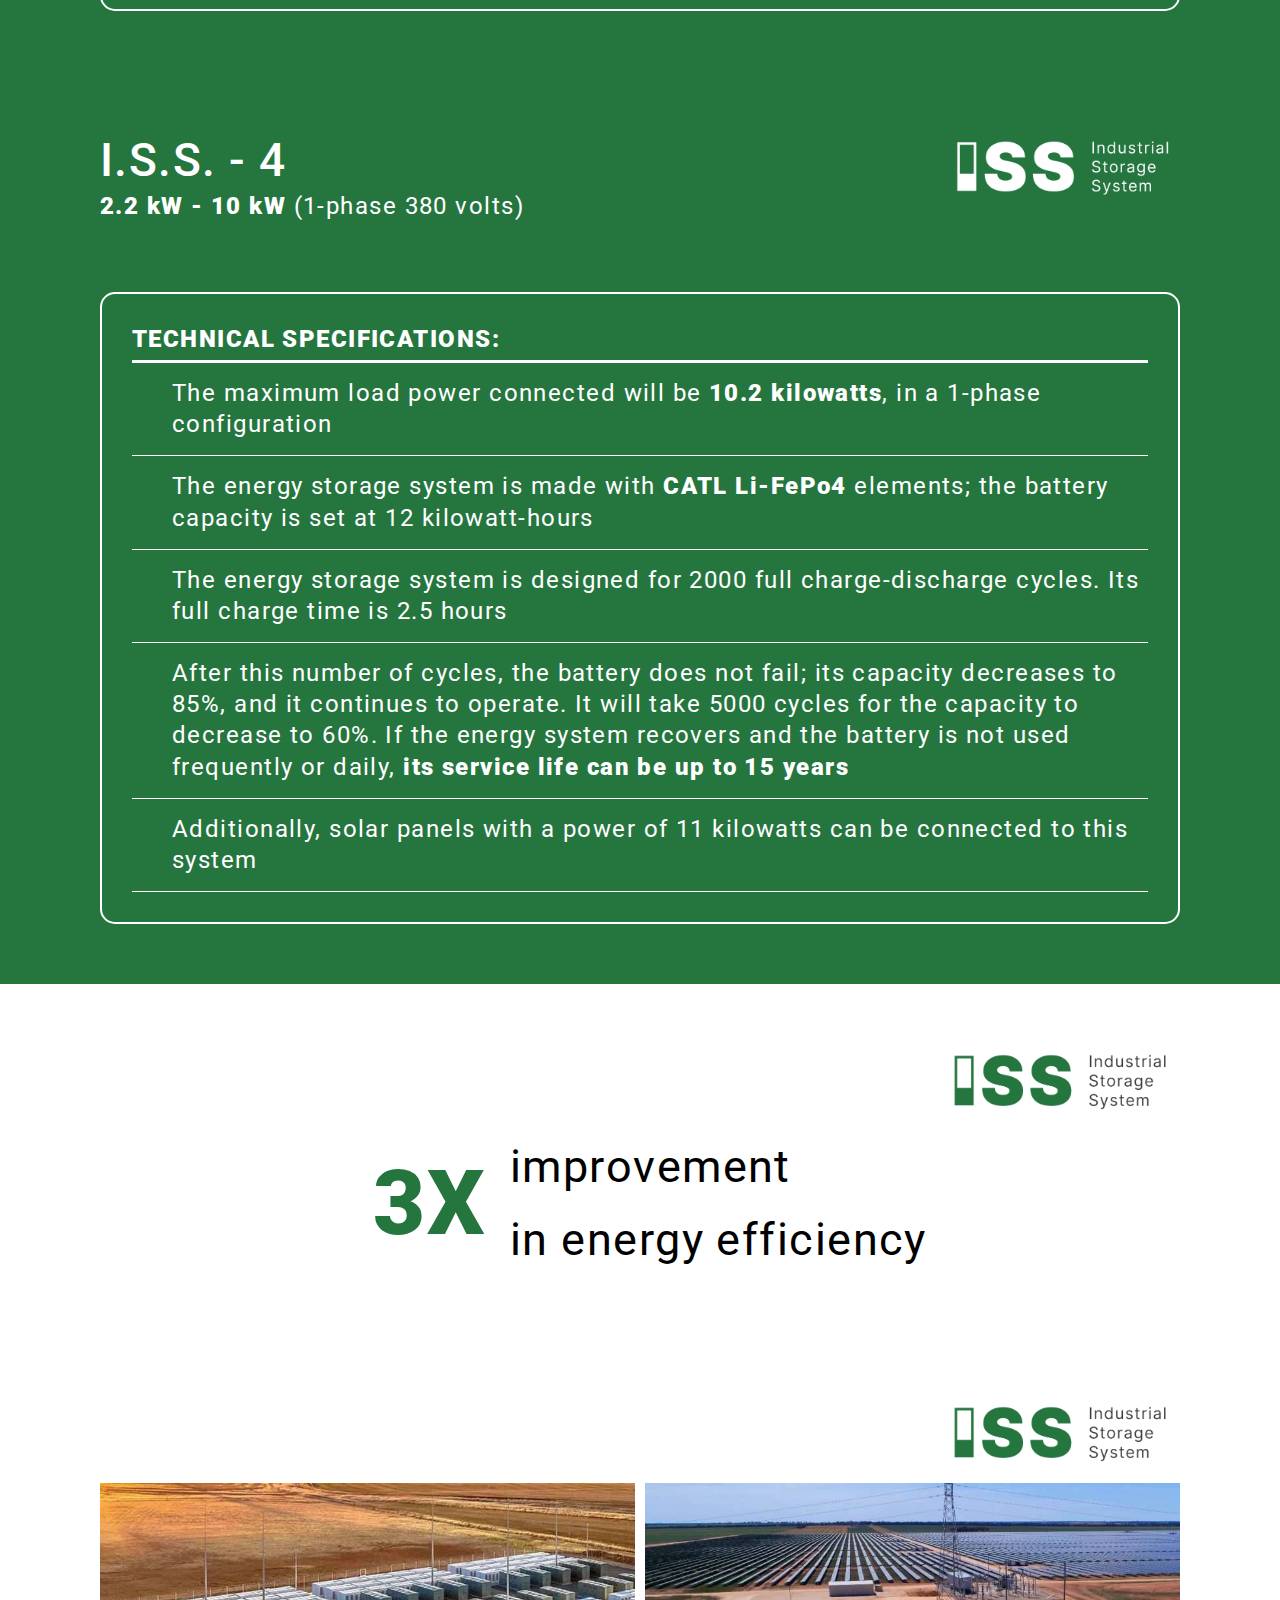
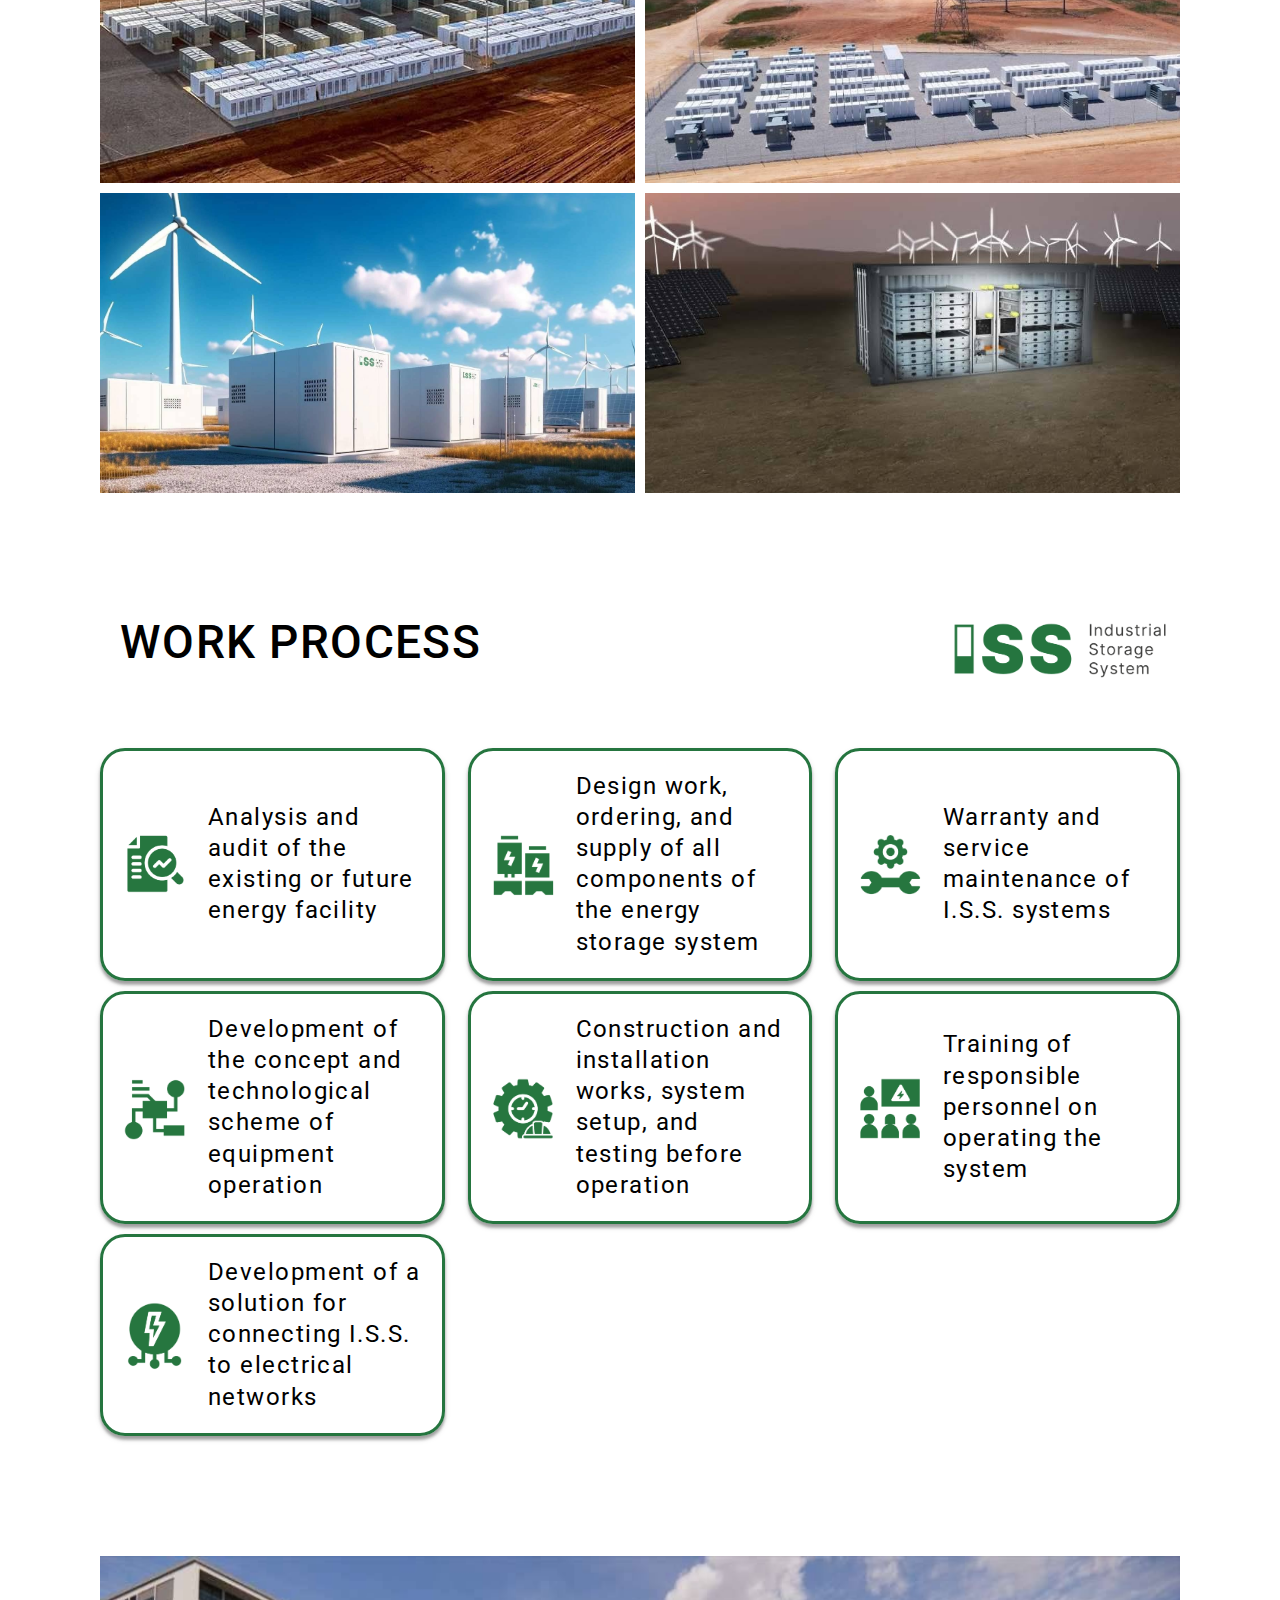
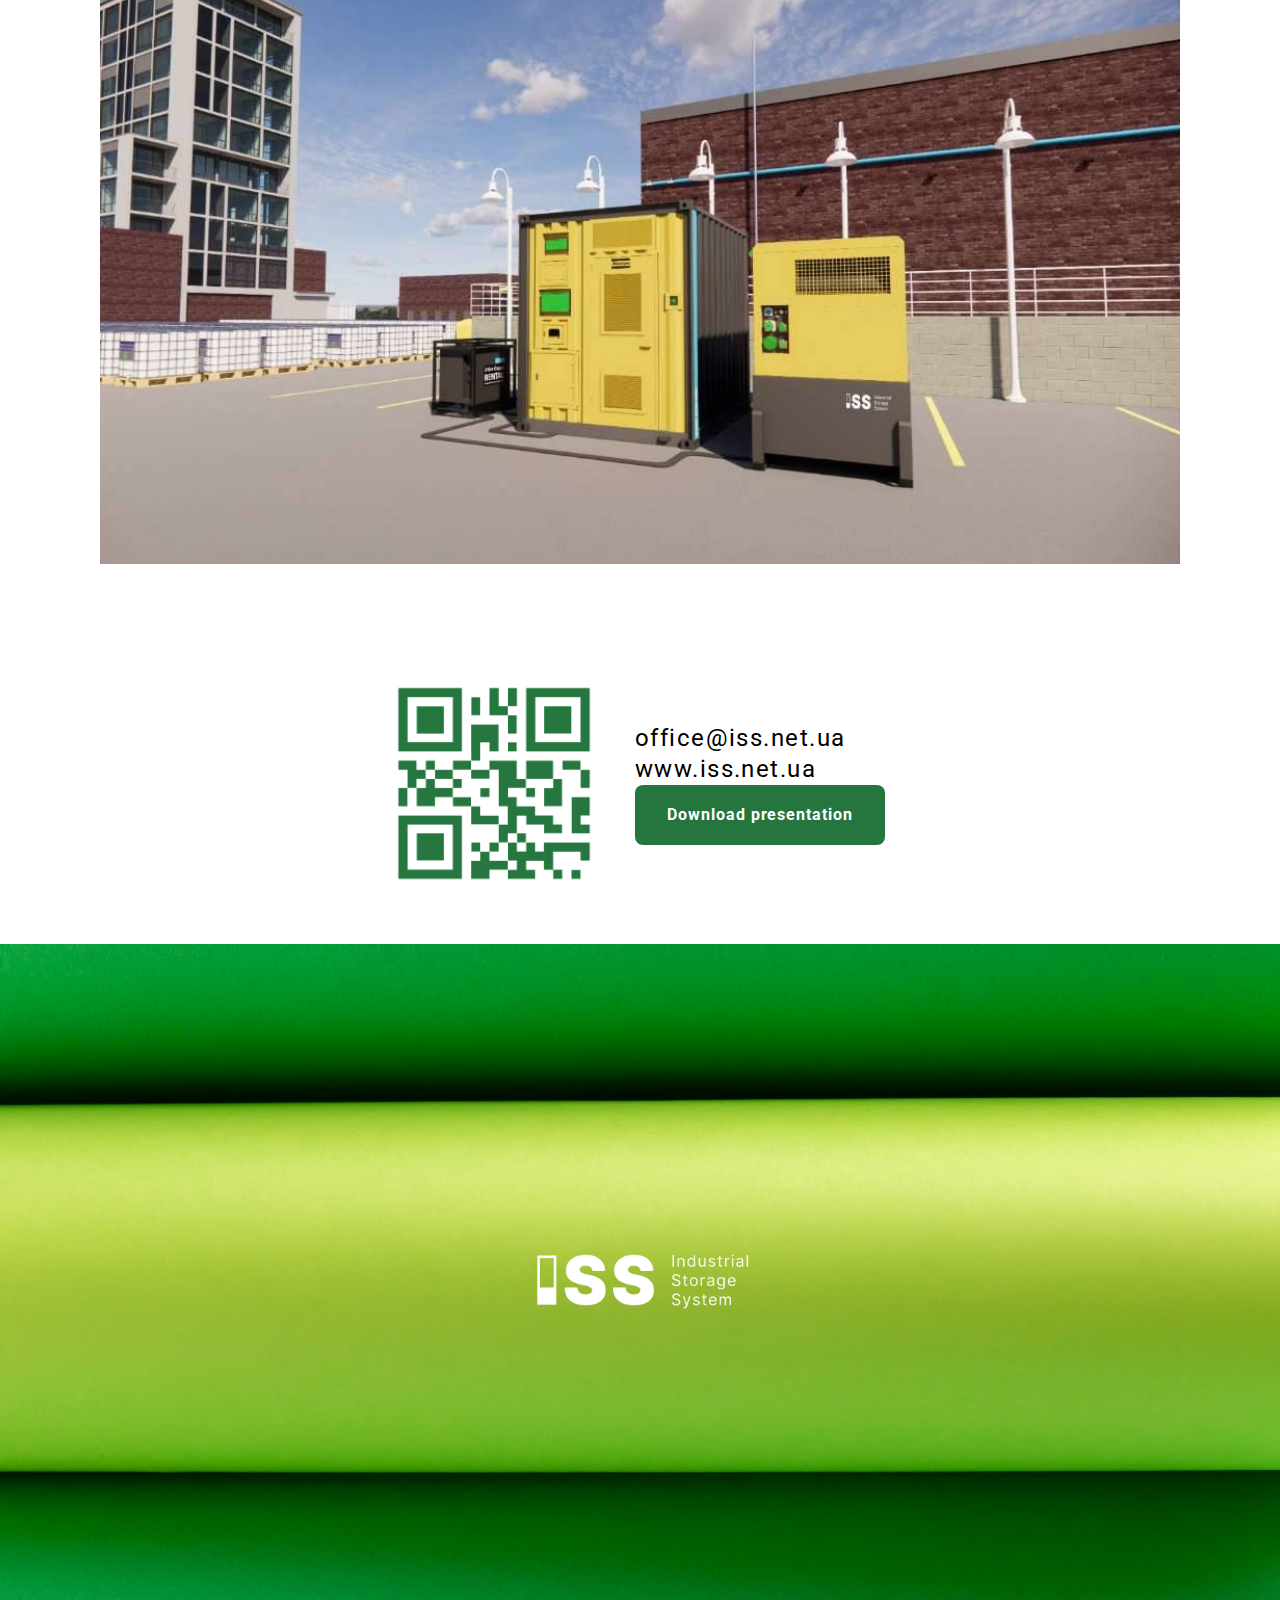
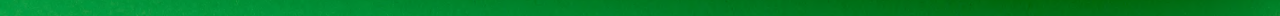
==== commit 4f16579e: "aaaaaaaaaaaaa" ====
--- a/index.html
+++ b/index.html
@@ -86,7 +86,7 @@
     </section>
 
     <section class="section">
-      <div class="container">
+      <div class="container container-none">
         <img class="our_work-logo logo" src="./images/logo_iss_col.png" alt="logo"  width="240">
         <ul class="our_work-flex">
           <li class="our_work-item1 our_work-item"></li>
@@ -378,7 +378,7 @@
 </div>
       </div>
     </section>
-    <section class="section">
+    <section class="section container-none">
       <div class="container">
         <img class="our_work-logo logo" src="./images/logo_iss_col.png" alt="logo"  width="240">
         <ul class="our_work-flex">
@@ -458,7 +458,7 @@
           </ul>
       </div>
     </section>
-    <section class="section">
+    <section class="section container-none">
       <dir class="container">
         <img class="generator-img" src="./images/generator2.jpg" alt="" />
       </dir>
--- a/css/style.css
+++ b/css/style.css
@@ -9,8 +9,9 @@
 body {
   /* transform: scale(0.9); */
   font-weight: normal;
-  font-size: 11px;
-  font-family: Arial;
+  font-size: 14px;
+  letter-spacing: .03em;
+  font-family: "Roboto", sans-serif;
 }
 ul li {
 list-style: none;
@@ -19,6 +20,12 @@
 a{
   text-decoration: none;
   color: inherit;
+}
+
+@media screen and (max-width:1199px){
+  .container-none{
+    display: none;
+  }
 }
 @media screen and (min-width: 480px) {
   .section{
@@ -90,7 +97,7 @@
       margin-bottom: 50px;
     padding-left: 20px;
     font-weight: 500;
-    font-size: 30px;
+    font-size: 14px;
     } 
   }
   @media screen and (min-width: 786px) {
@@ -130,12 +137,12 @@
 }
 @media screen and (min-width:480px){
   .hero-img{
-    width: 250px;
+    width: 200px;
   }
 }
 @media screen and (min-width: 768px) {
   .hero-img{
-    width: 320px;
+    width: 280px;
   }
 }
 
@@ -289,7 +296,7 @@
 
 .our_work-item{
   
-  /* width: calc((100% - 10px)/2); */
+  width: calc((100% - 10px)/2);
   height: 300px;
   background-size: cover;
 }
@@ -309,17 +316,36 @@
 .system-box{
   margin-bottom: 30px;
 }
-.system-list{
-  display: flex;
-  flex-wrap: wrap;
-  gap: 10px;
+@media screen and (min-width: 480px) {
+  .system-list{
+    display: flex;
+    flex-wrap: wrap;
+    gap: 10px;
+  }
+}
+@media screen and (min-width: 1200px) {
+  .system-list{
+    display: flex;
+    flex-wrap: nowrap;
+    gap: 10px;
+  }
+}
+@media screen and (min-width: 786px) {
+  .system-item{
+    flex-basis: calc((100% - 10px)/2) ;
+  }
+}
+@media screen and (min-width: 1200px) {
+  .system-item{
+    
+    flex-basis: calc((100% - 30px)/4)
+  }
 }
 
 .system-item{
   padding: 20px;
-  flex-basis: 100% ;
-  border-radius: 15px;
-  /* width: calc((100% - 10px)/2);  */
+  
+  border-radius: 15px; 
 
   box-shadow: 0px 1px 3px rgba(0,0,0,.12), 0px 1px 1px rgba(0,0,0,.14), 0px 2px 1px rgba(0,0,0,.2);
   background-color: #25753f;
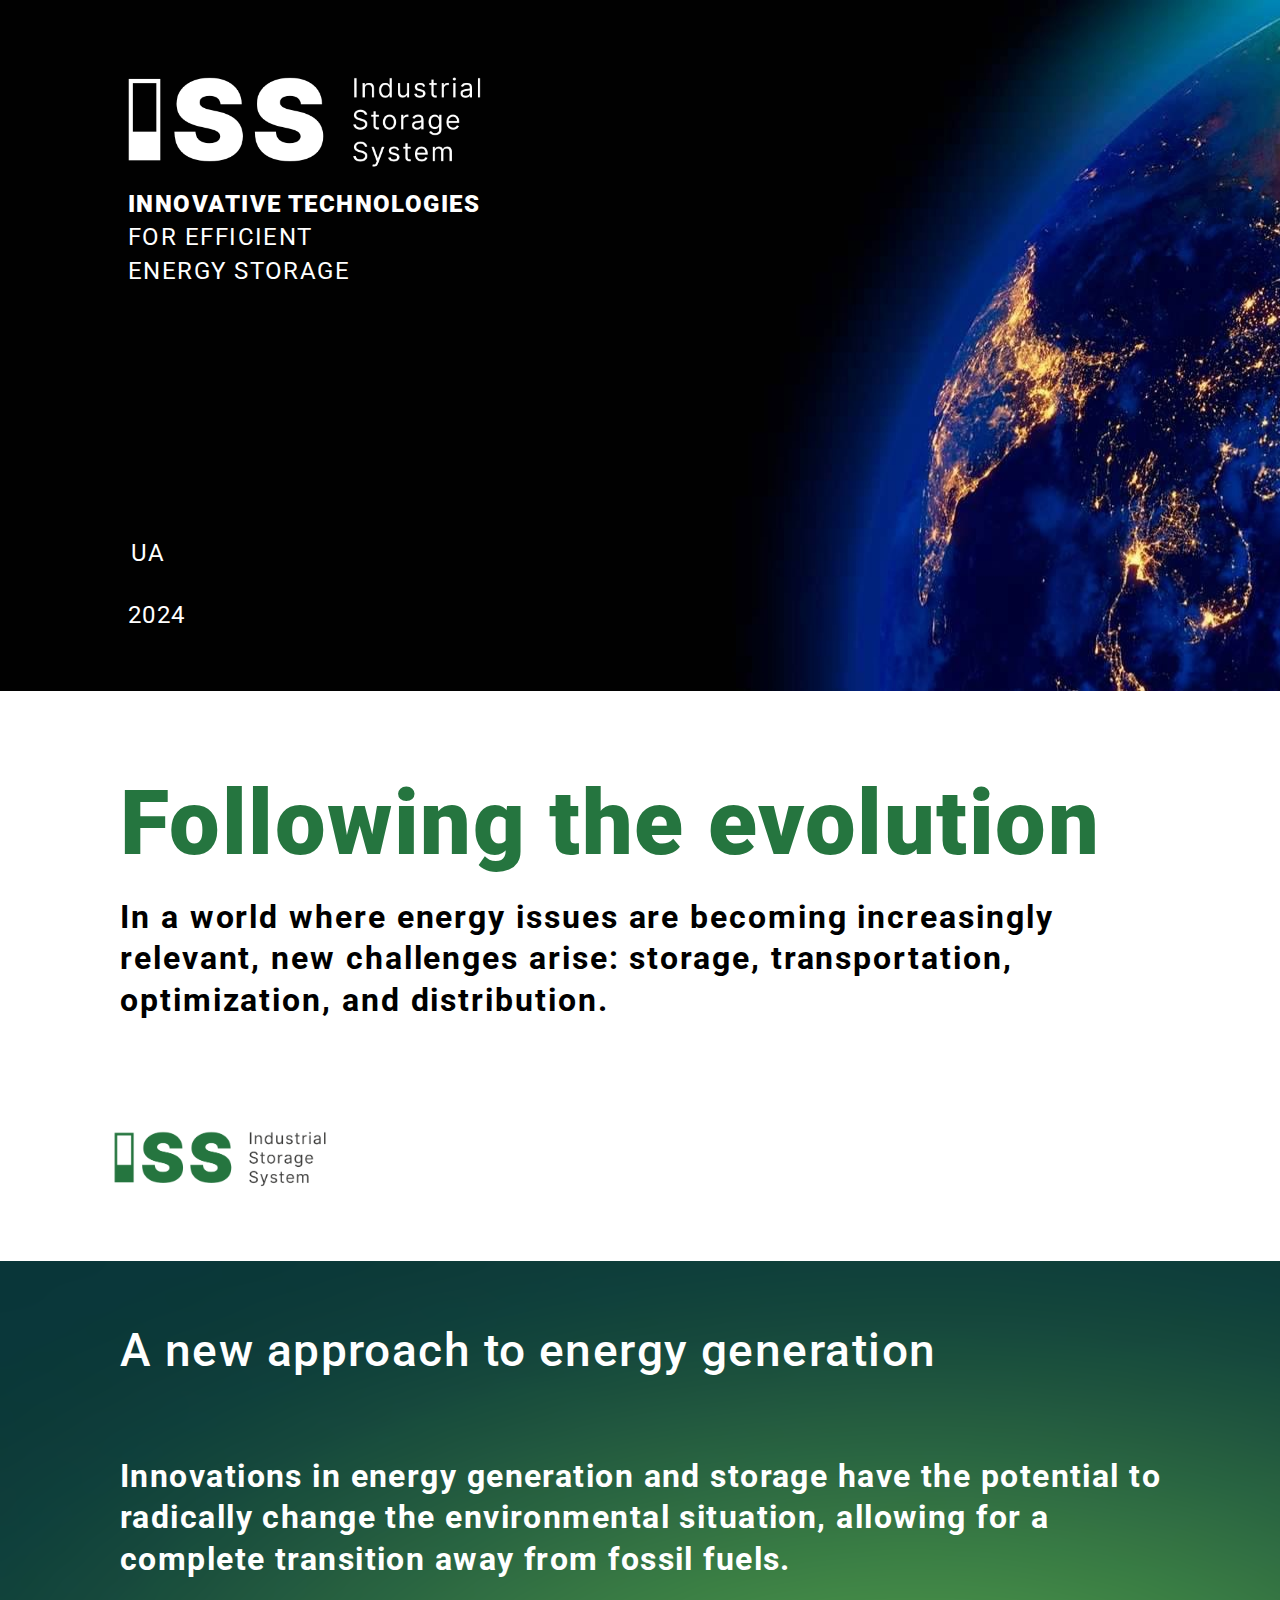
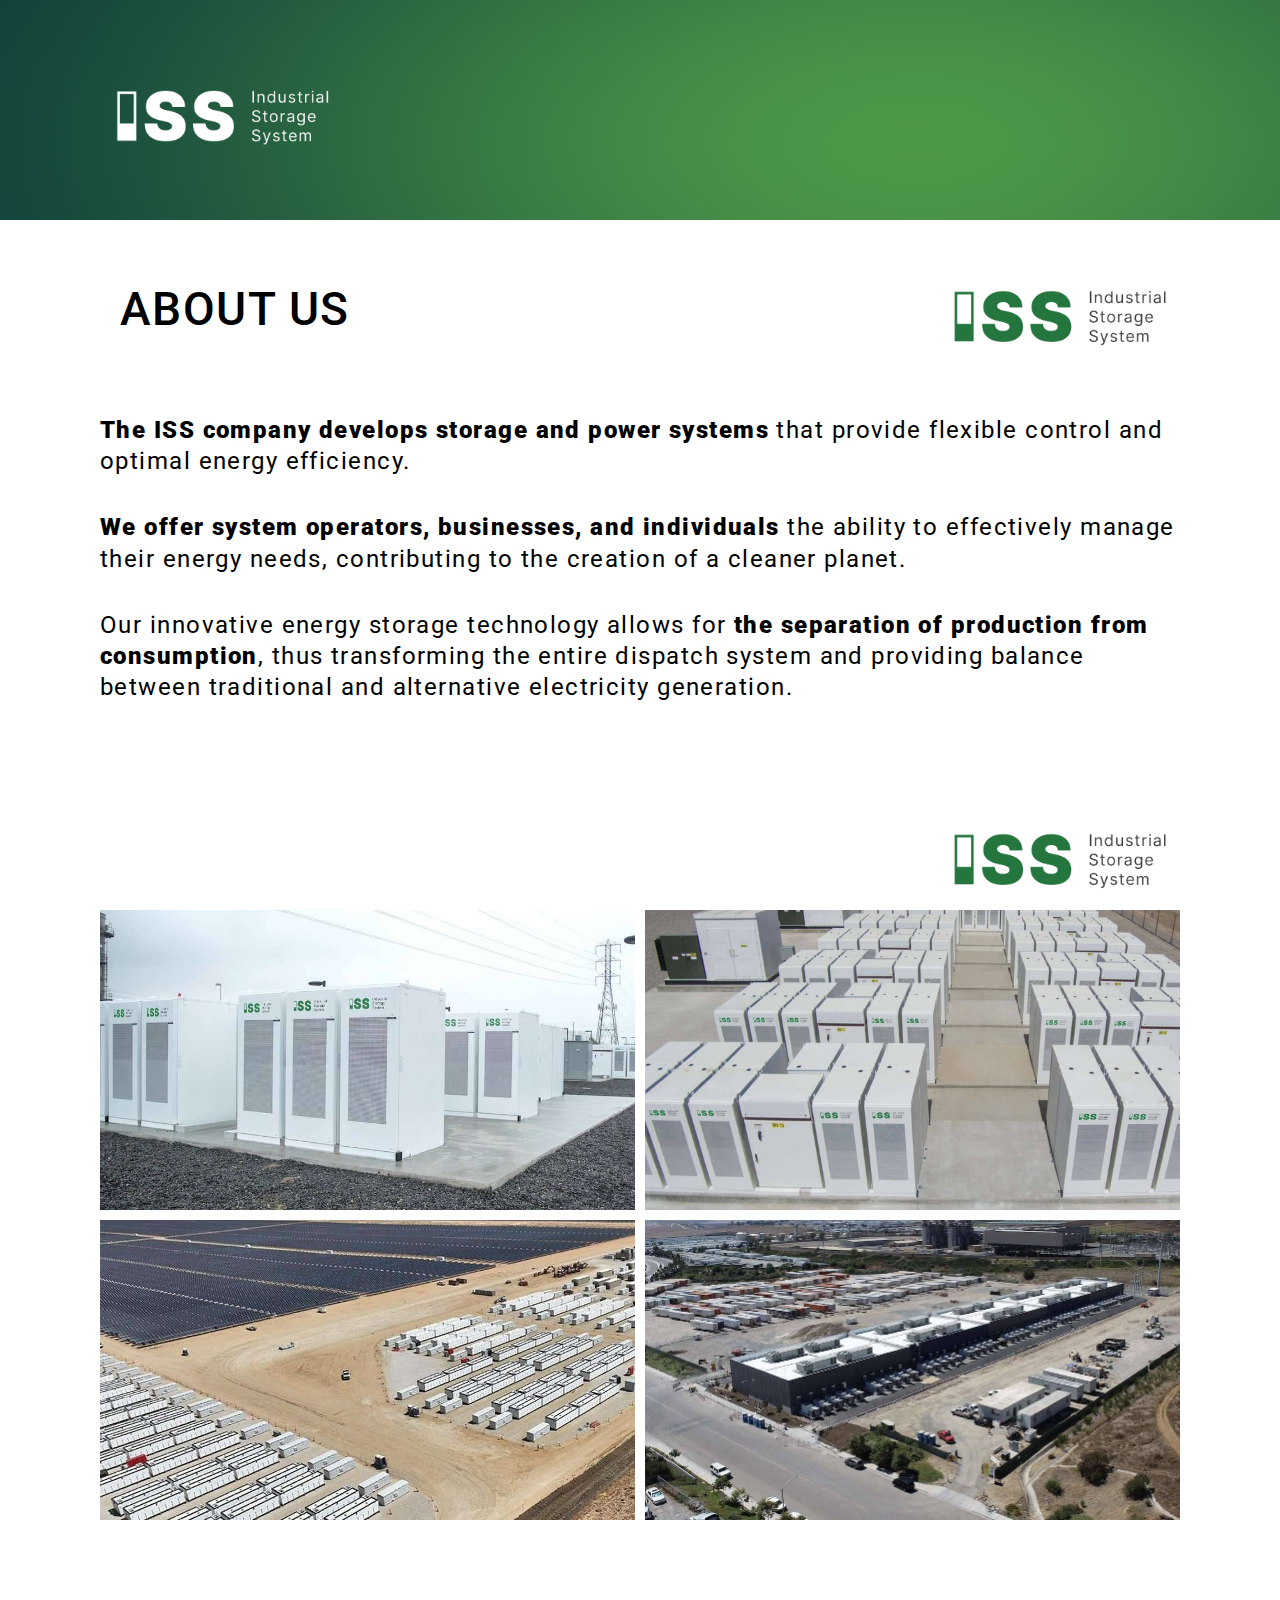
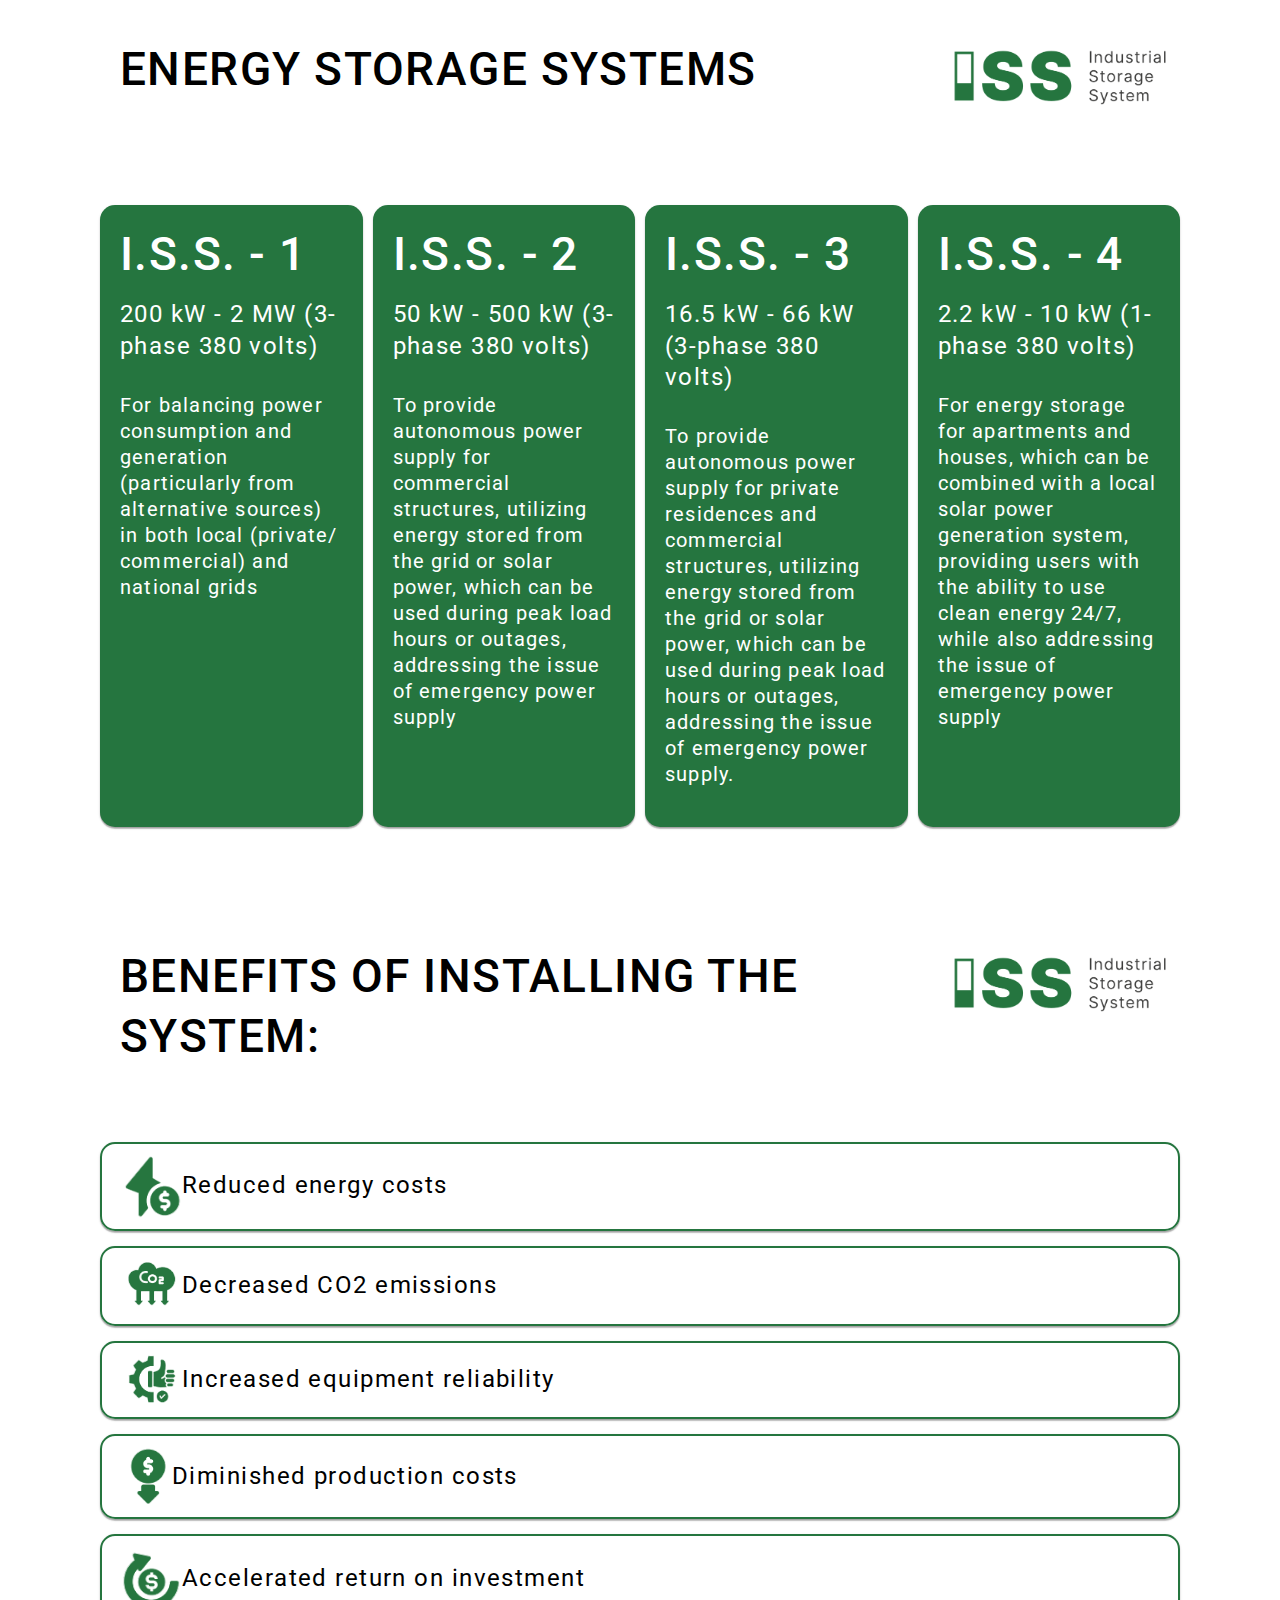
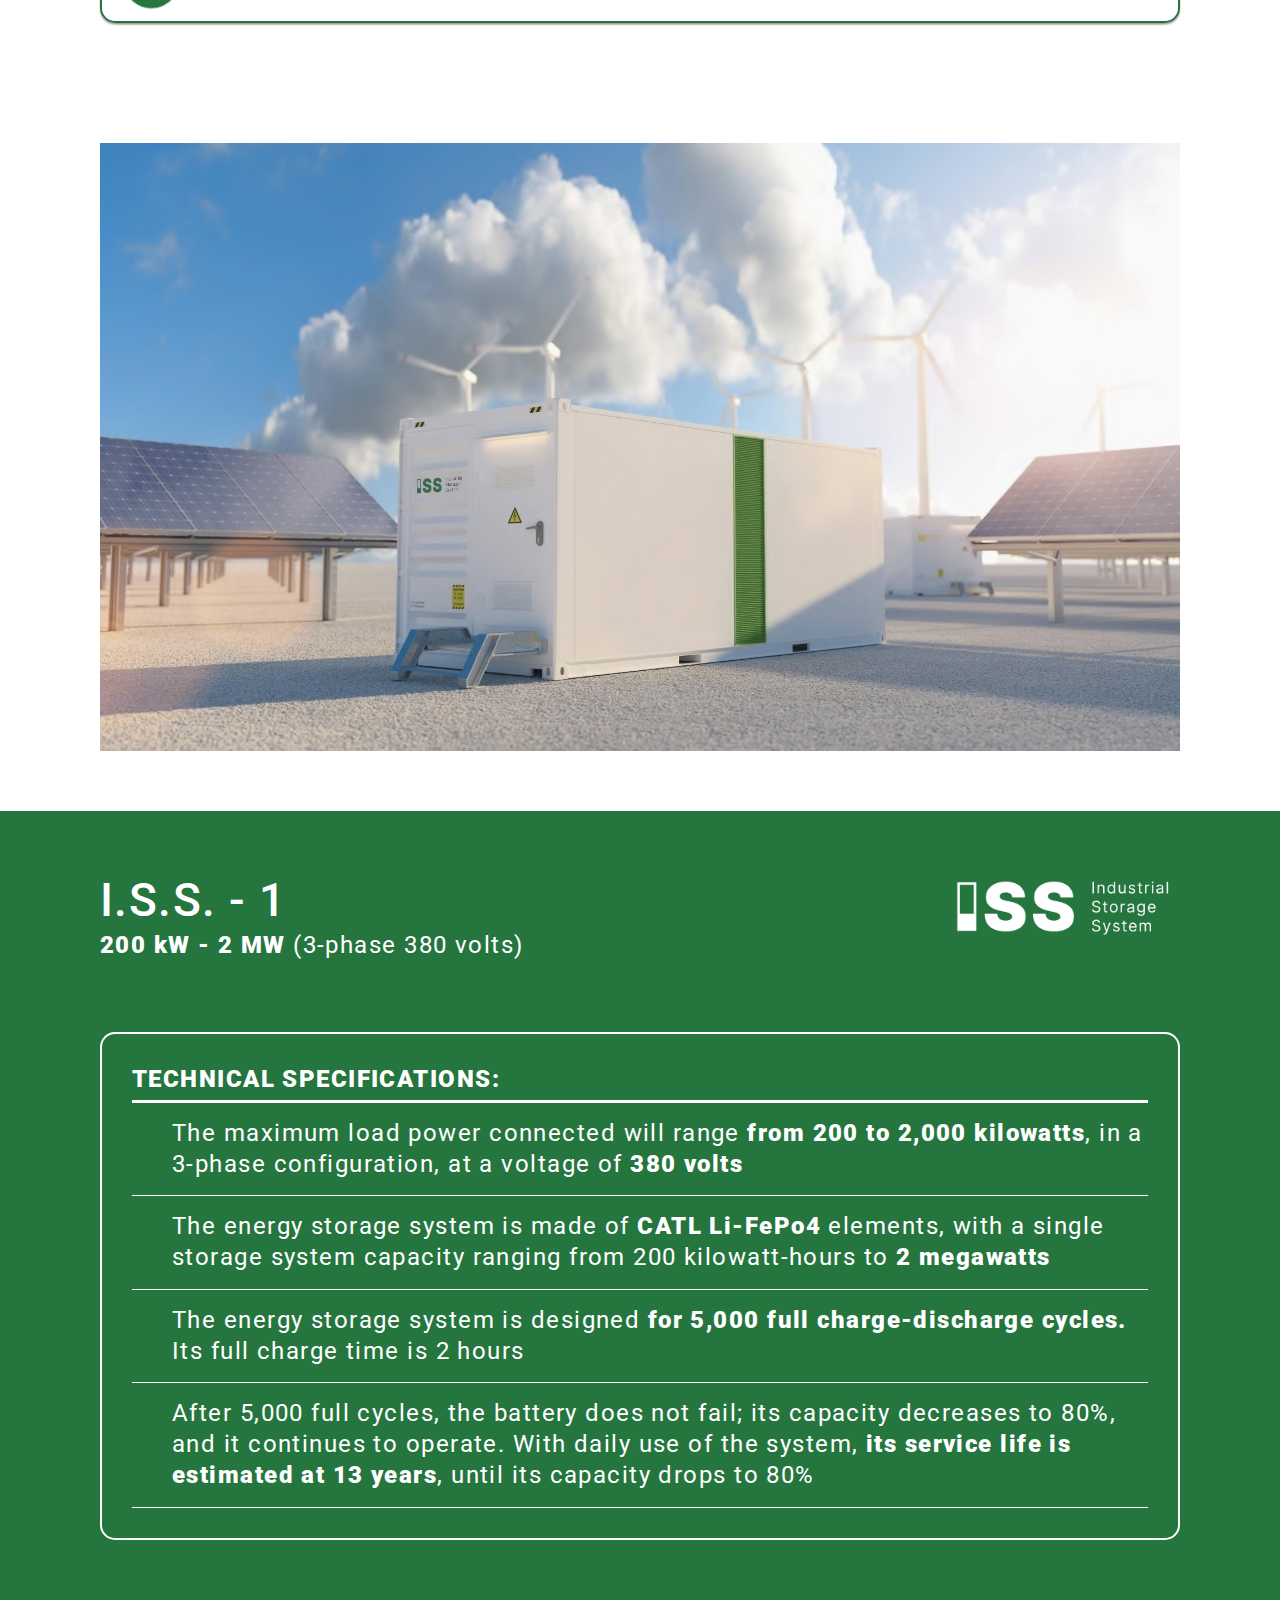
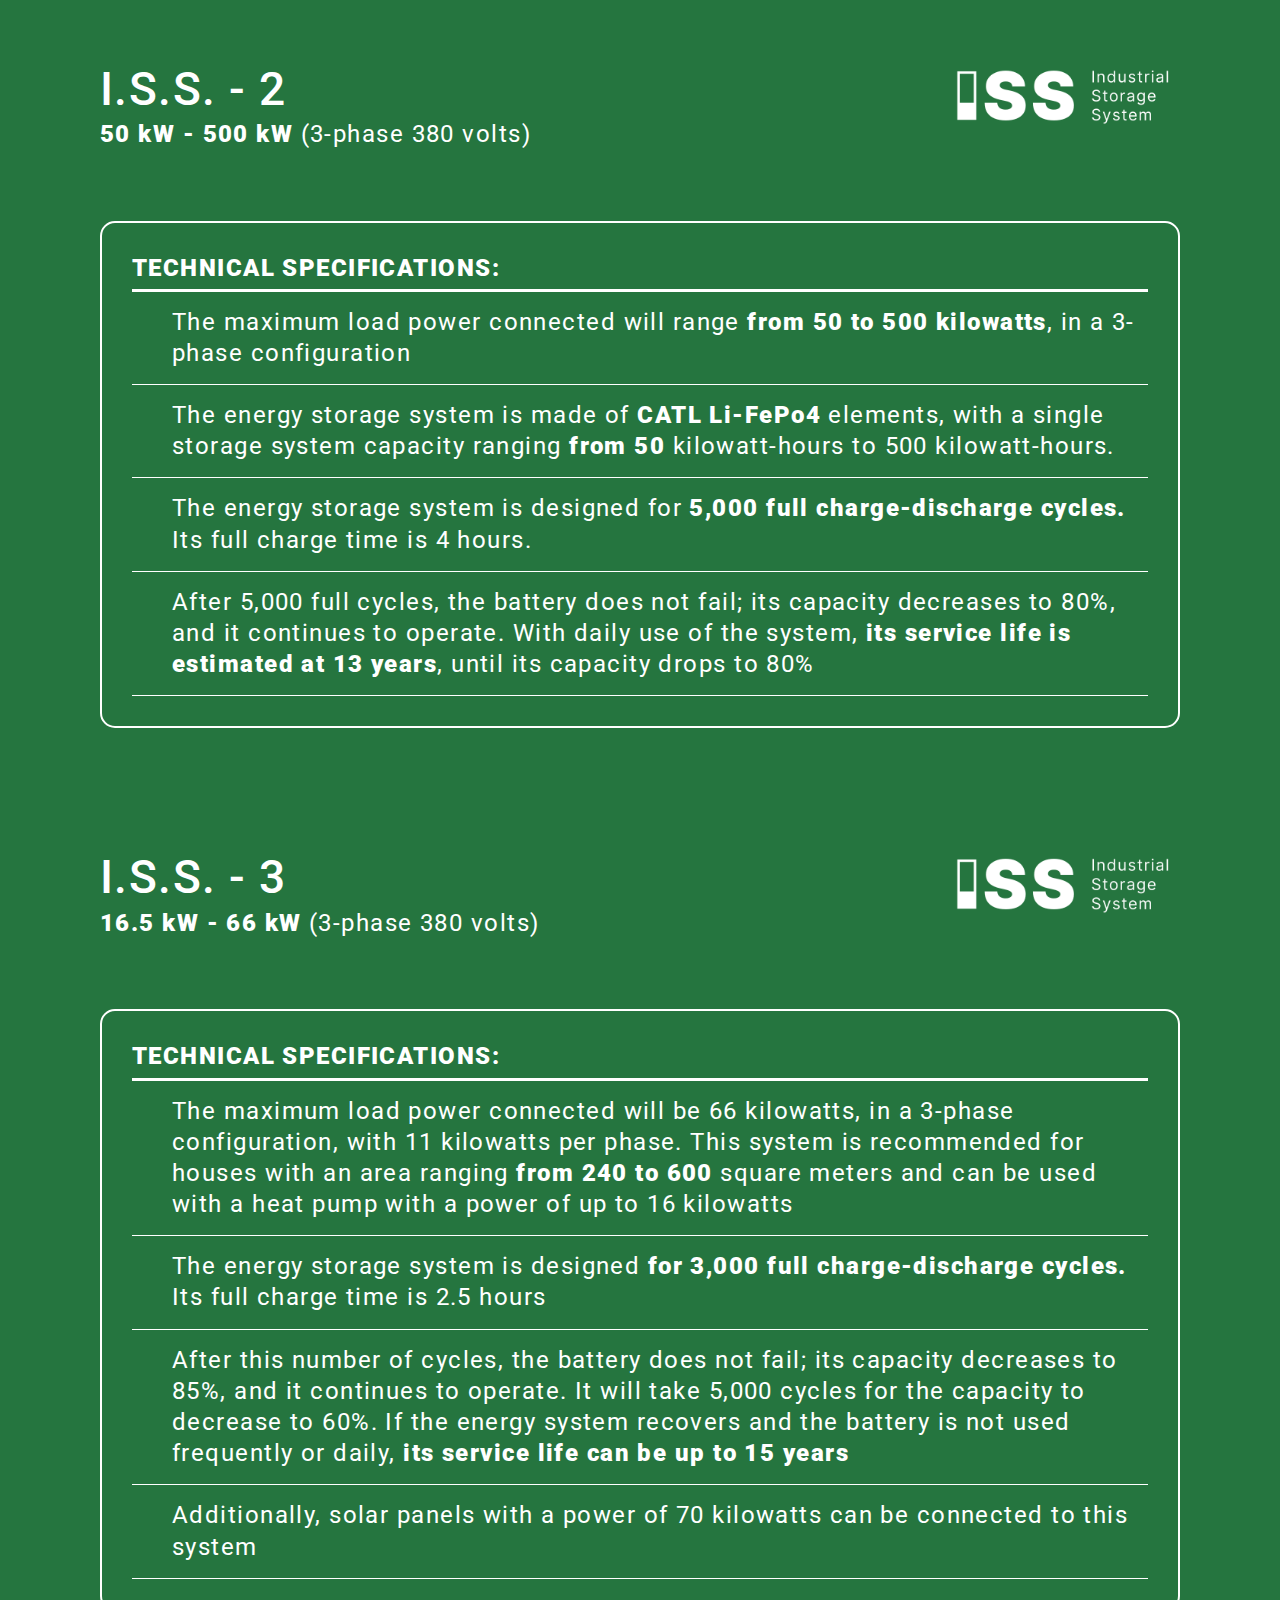
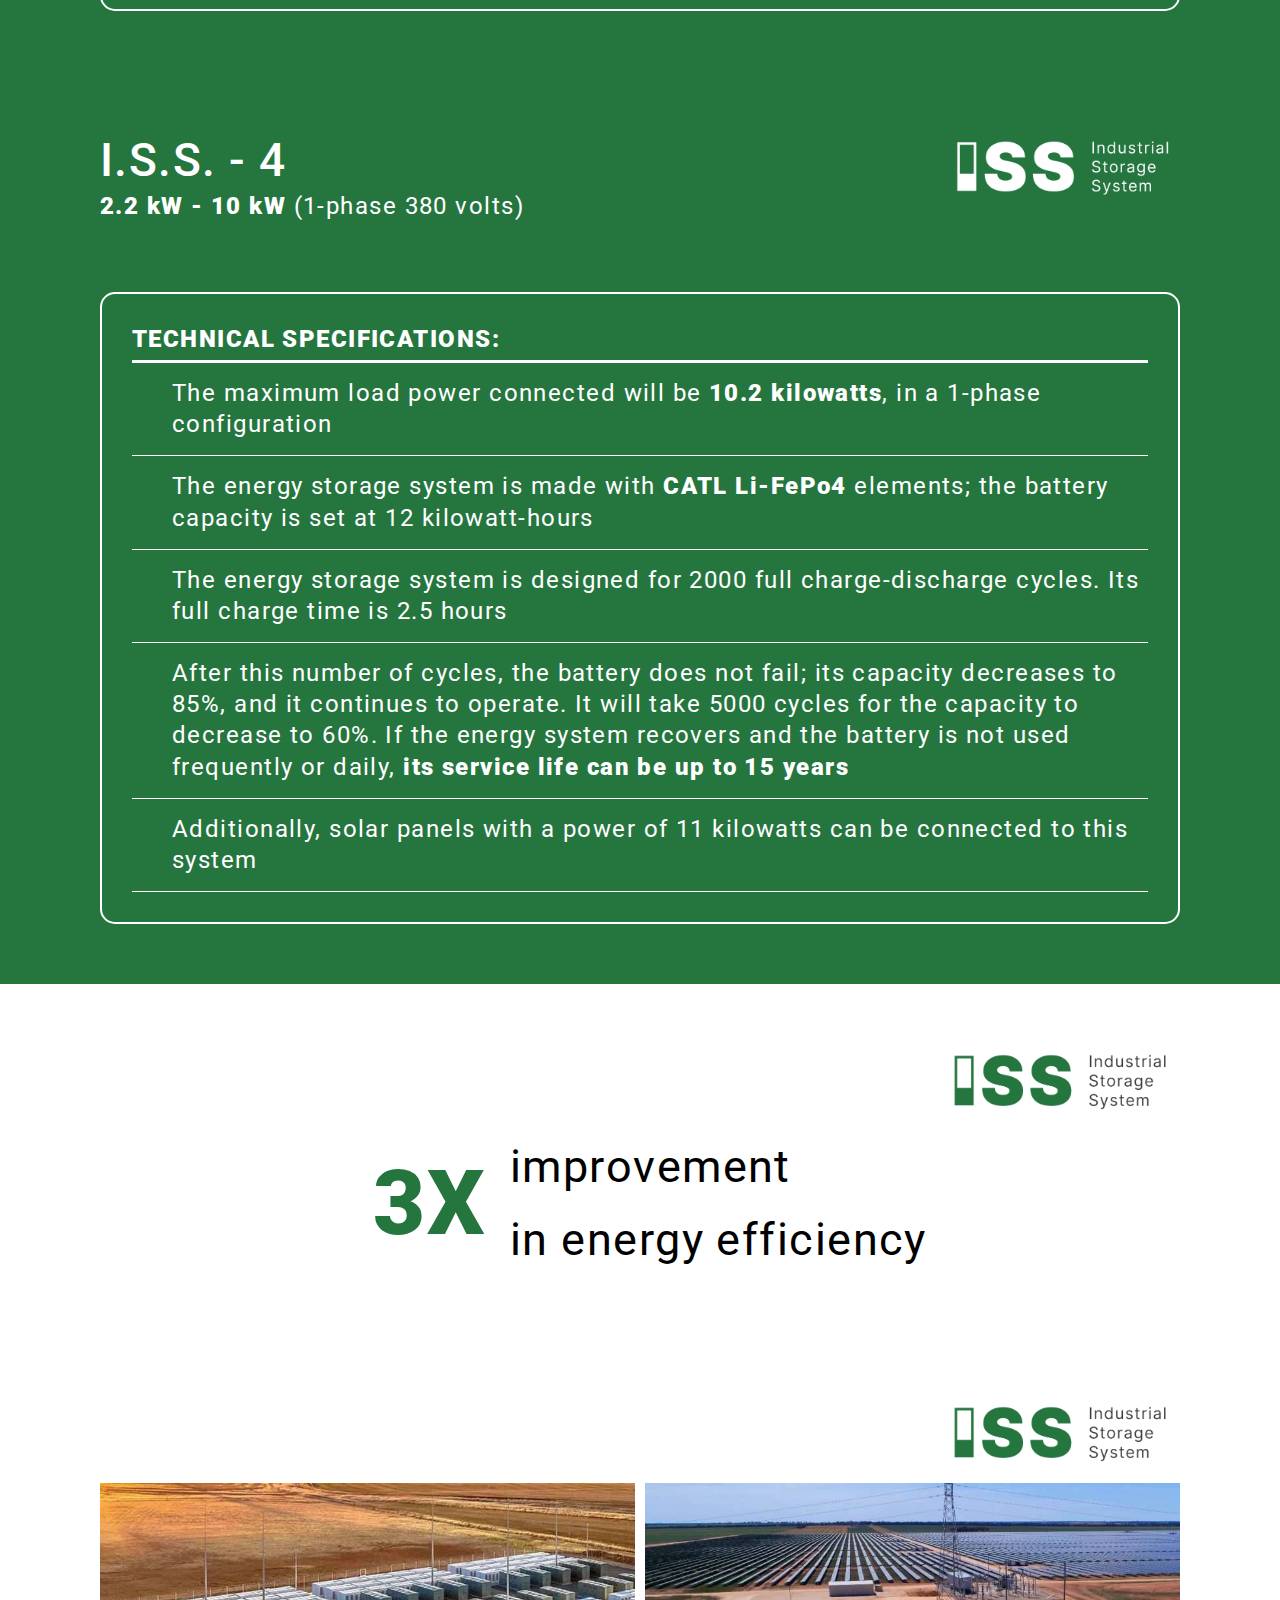
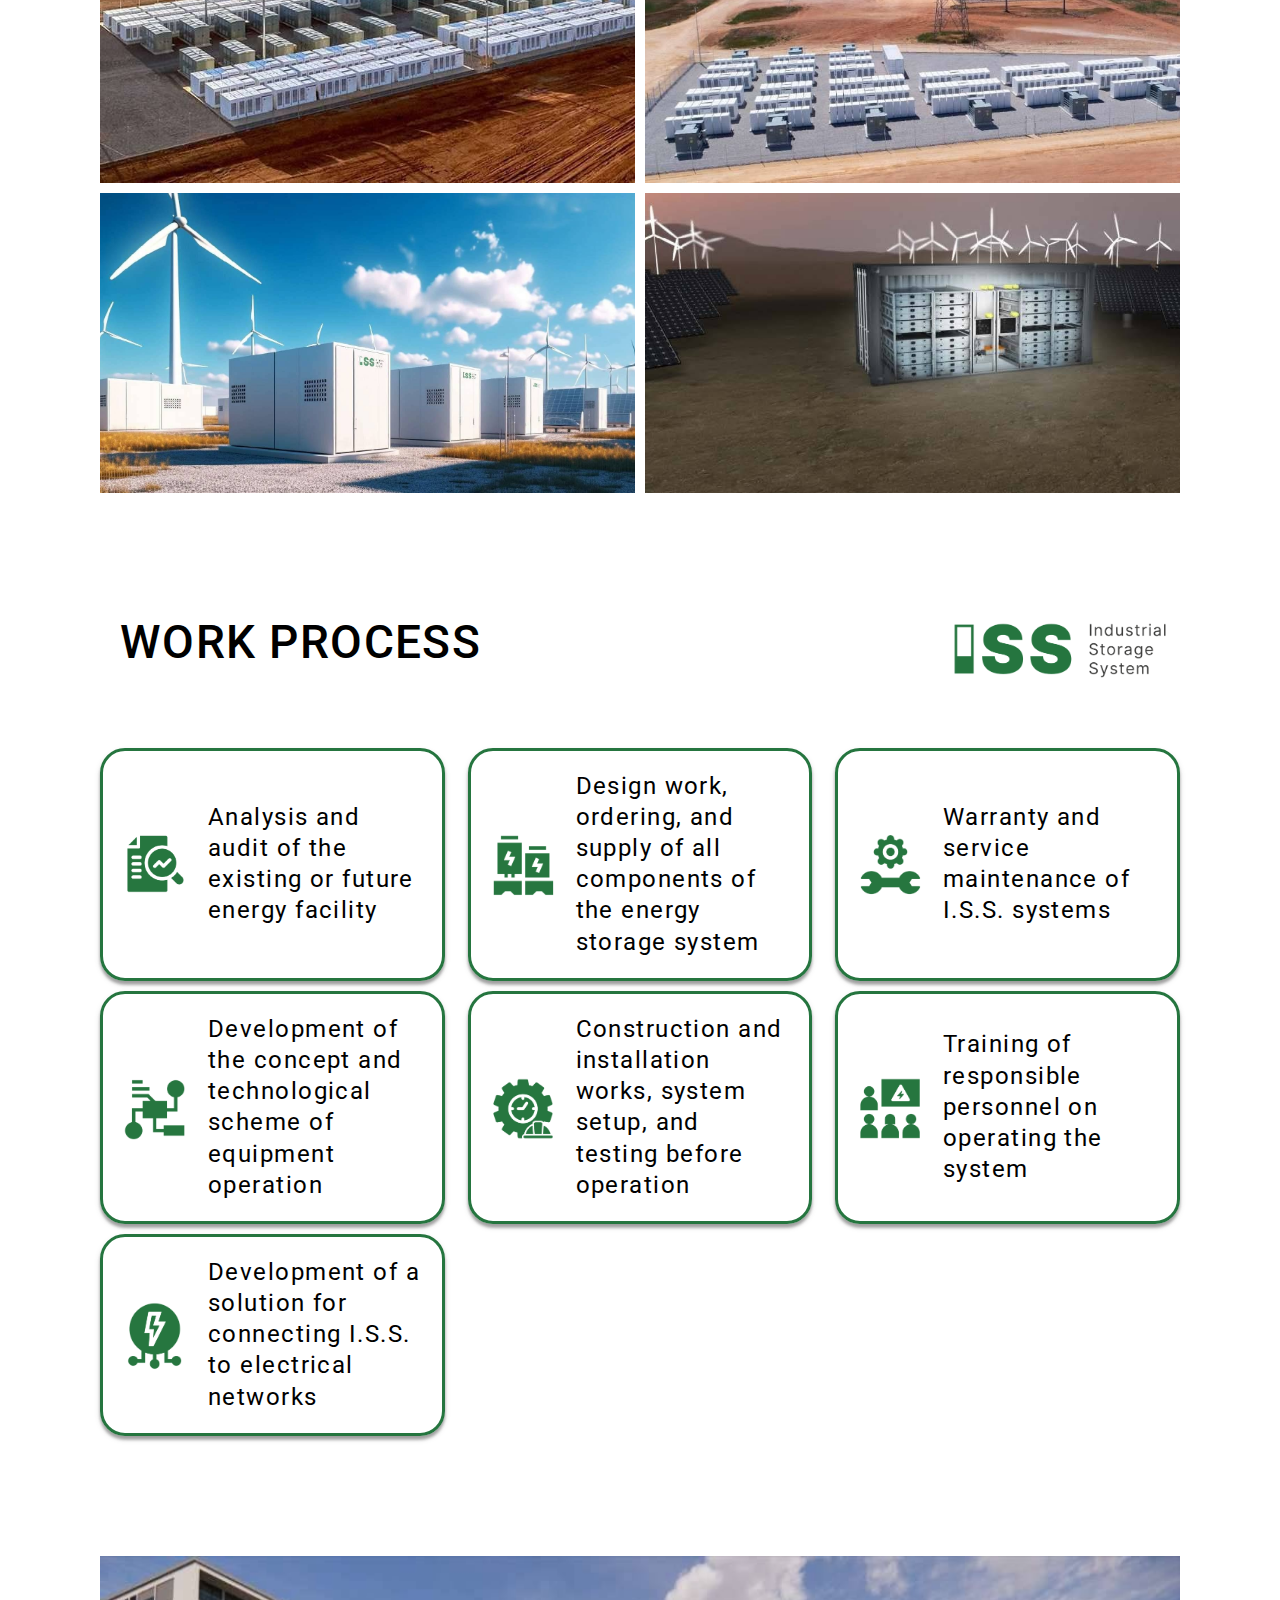
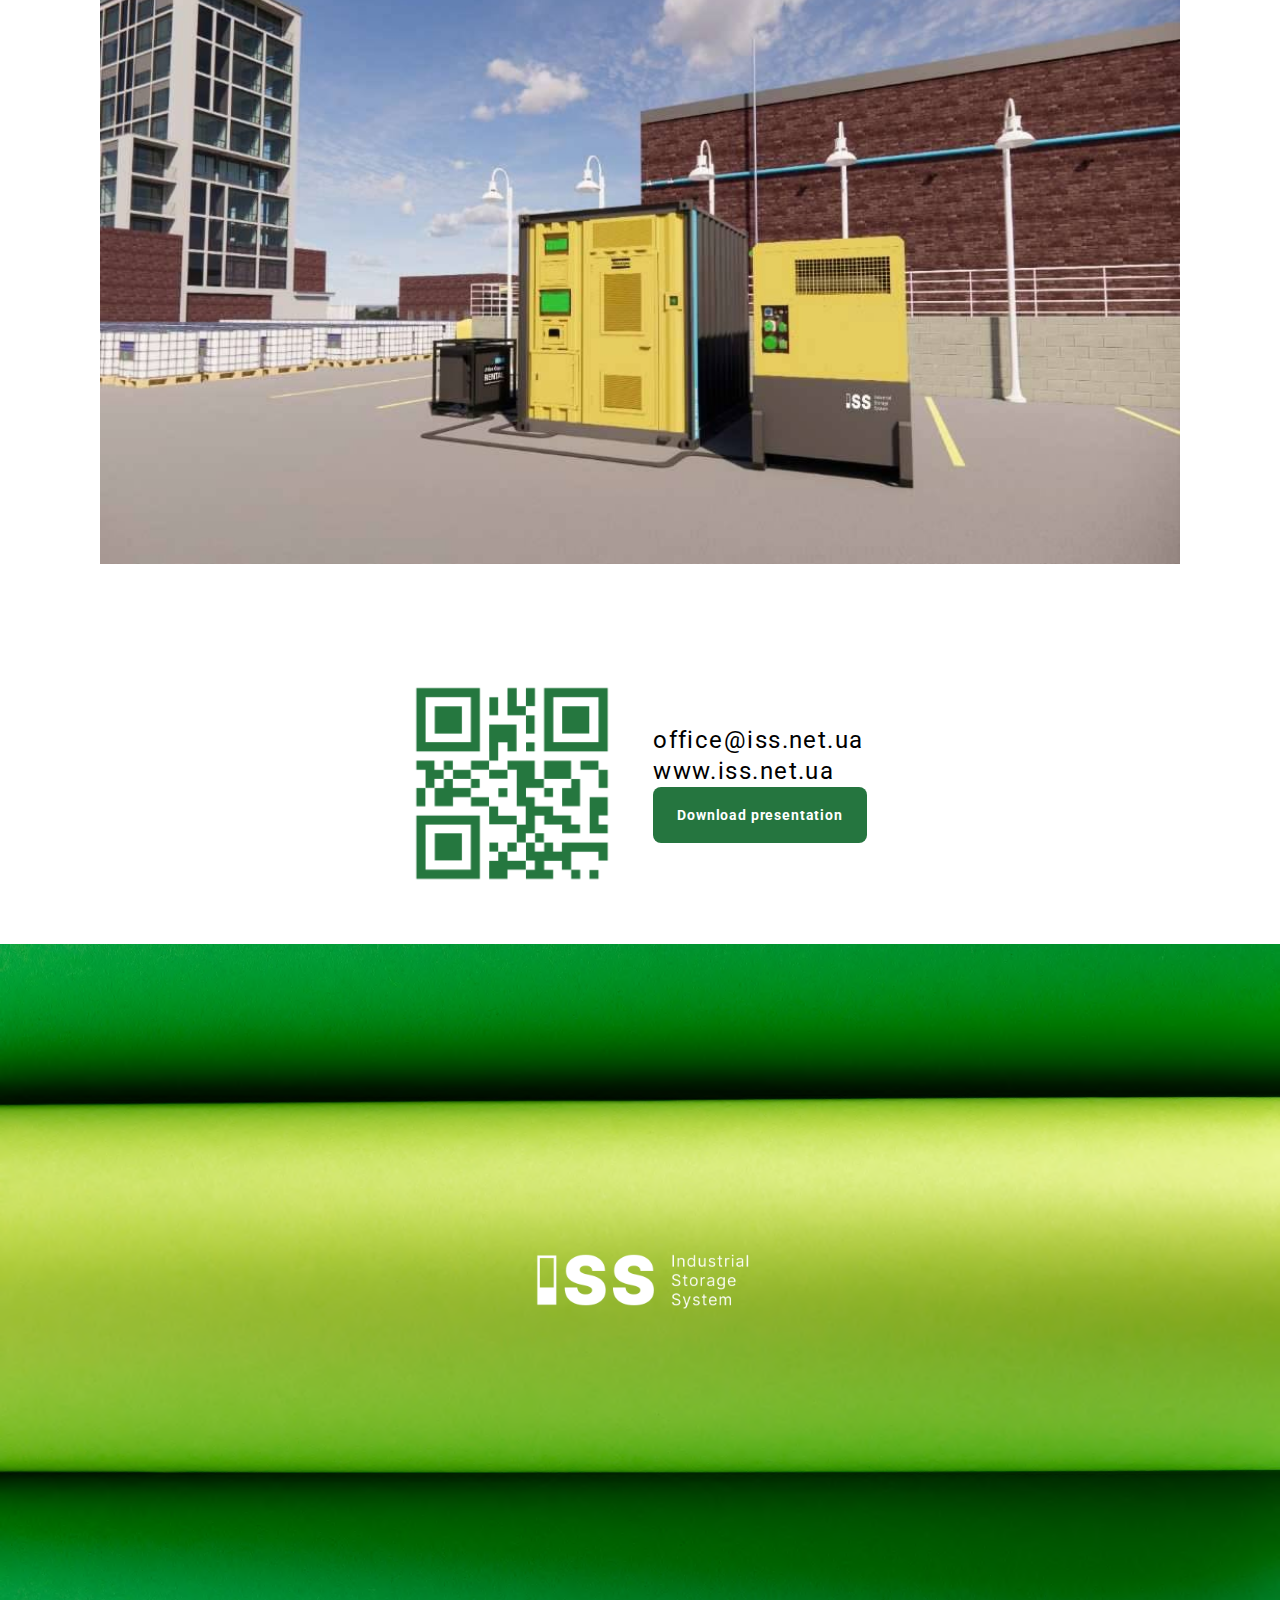
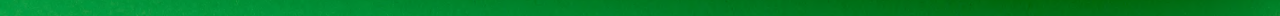
==== commit 89d428ec: "good" ====
--- a/index.html
+++ b/index.html
@@ -480,7 +480,7 @@
     <section class="section footer-bg">
 
       <div class="container footer-flex">
-        <img class="logo" src="./images/logo_iss_w.png" alt="logo"  width="500">
+        <img class="logo" src="./images/logo_iss_w.png" alt="logo">
       </div>
     </section>
   </body>
--- a/css/style.css
+++ b/css/style.css
@@ -69,7 +69,7 @@
     padding-right: 100px;
   }
 }
-@media screen and (min-width:480px) {
+@media screen and (max-width:768px) {
   .text {
     font-family: "Roboto", sans-serif;
     font-weight: 400;
@@ -79,15 +79,17 @@
     letter-spacing: 0.06em;
   }
 }
+
 .text {
-    font-family: "Roboto", sans-serif;
-    font-weight: 400;
-    font-style: normal;
-    font-size:x-large;
-    line-height: 1.3;
-    letter-spacing: 0.06em;
-  }
-  
+  font-family: "Roboto", sans-serif;
+  font-weight: 400;
+  font-style: normal;
+  font-size:x-large;
+  line-height: 1.3;
+  letter-spacing: 0.06em;
+}
+
+
   .text-white{
     color: white;
   }
@@ -97,7 +99,7 @@
       margin-bottom: 50px;
     padding-left: 20px;
     font-weight: 500;
-    font-size: 14px;
+    font-size: 18px;
     } 
   }
   @media screen and (min-width: 786px) {
@@ -330,11 +332,7 @@
     gap: 10px;
   }
 }
-@media screen and (min-width: 786px) {
-  .system-item{
-    flex-basis: calc((100% - 10px)/2) ;
-  }
-}
+
 @media screen and (min-width: 1200px) {
   .system-item{
     
@@ -503,22 +501,24 @@
     align-items: center;
 }
 
-.footer-btn{
-  display: inline-flex;
-  min-width: 150px;
-  min-height: 40px;
-  margin: 0 auto;
-  padding: 10px 32px;
-  align-items: center;
-  border: 0;
-  font-family: inherit;
-  cursor: pointer;
-  font-weight: 700;
-  font-size: 16px;
-  line-height: 1.88;
-  letter-spacing: 0.06em;
-  border-radius: 8px;
-  transition: background-color 250ms var(--timing-f);
-  color:white;
-  background-color:#25753f;
-}+@media screen and (min-width: 480px) {
+  .footer-btn{
+    display: inline-flex;
+    min-width: 150px;
+    min-height: 40px;
+    margin: 0 auto;
+    padding: 8px 24px;
+    align-items: center;
+    border: 0;
+    font-family: inherit;
+    cursor: pointer;
+    font-weight: 700;
+    font-size: 14px;
+    line-height: 1.88;
+    letter-spacing: 0.06em;
+    border-radius: 8px;
+    transition: background-color 250ms var(--timing-f);
+    color:white;
+    background-color:#25753f;
+  }
+}
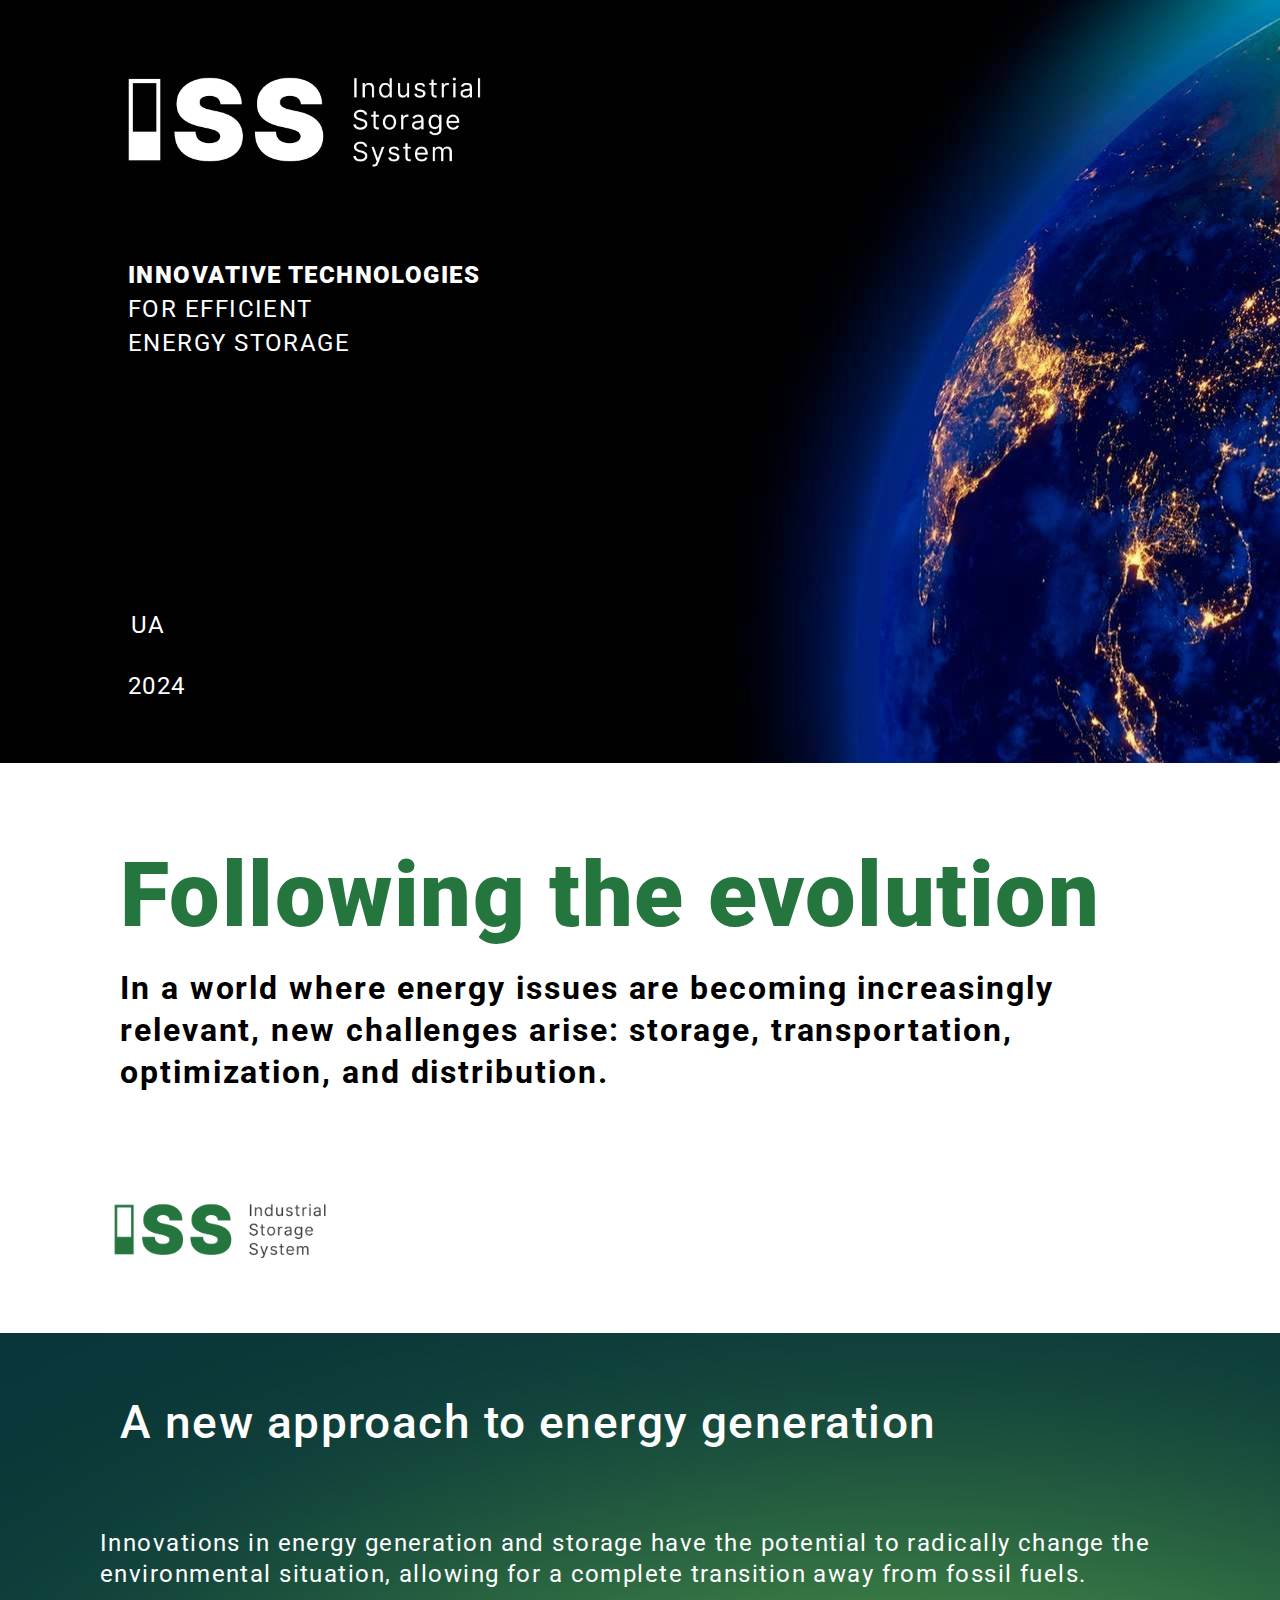
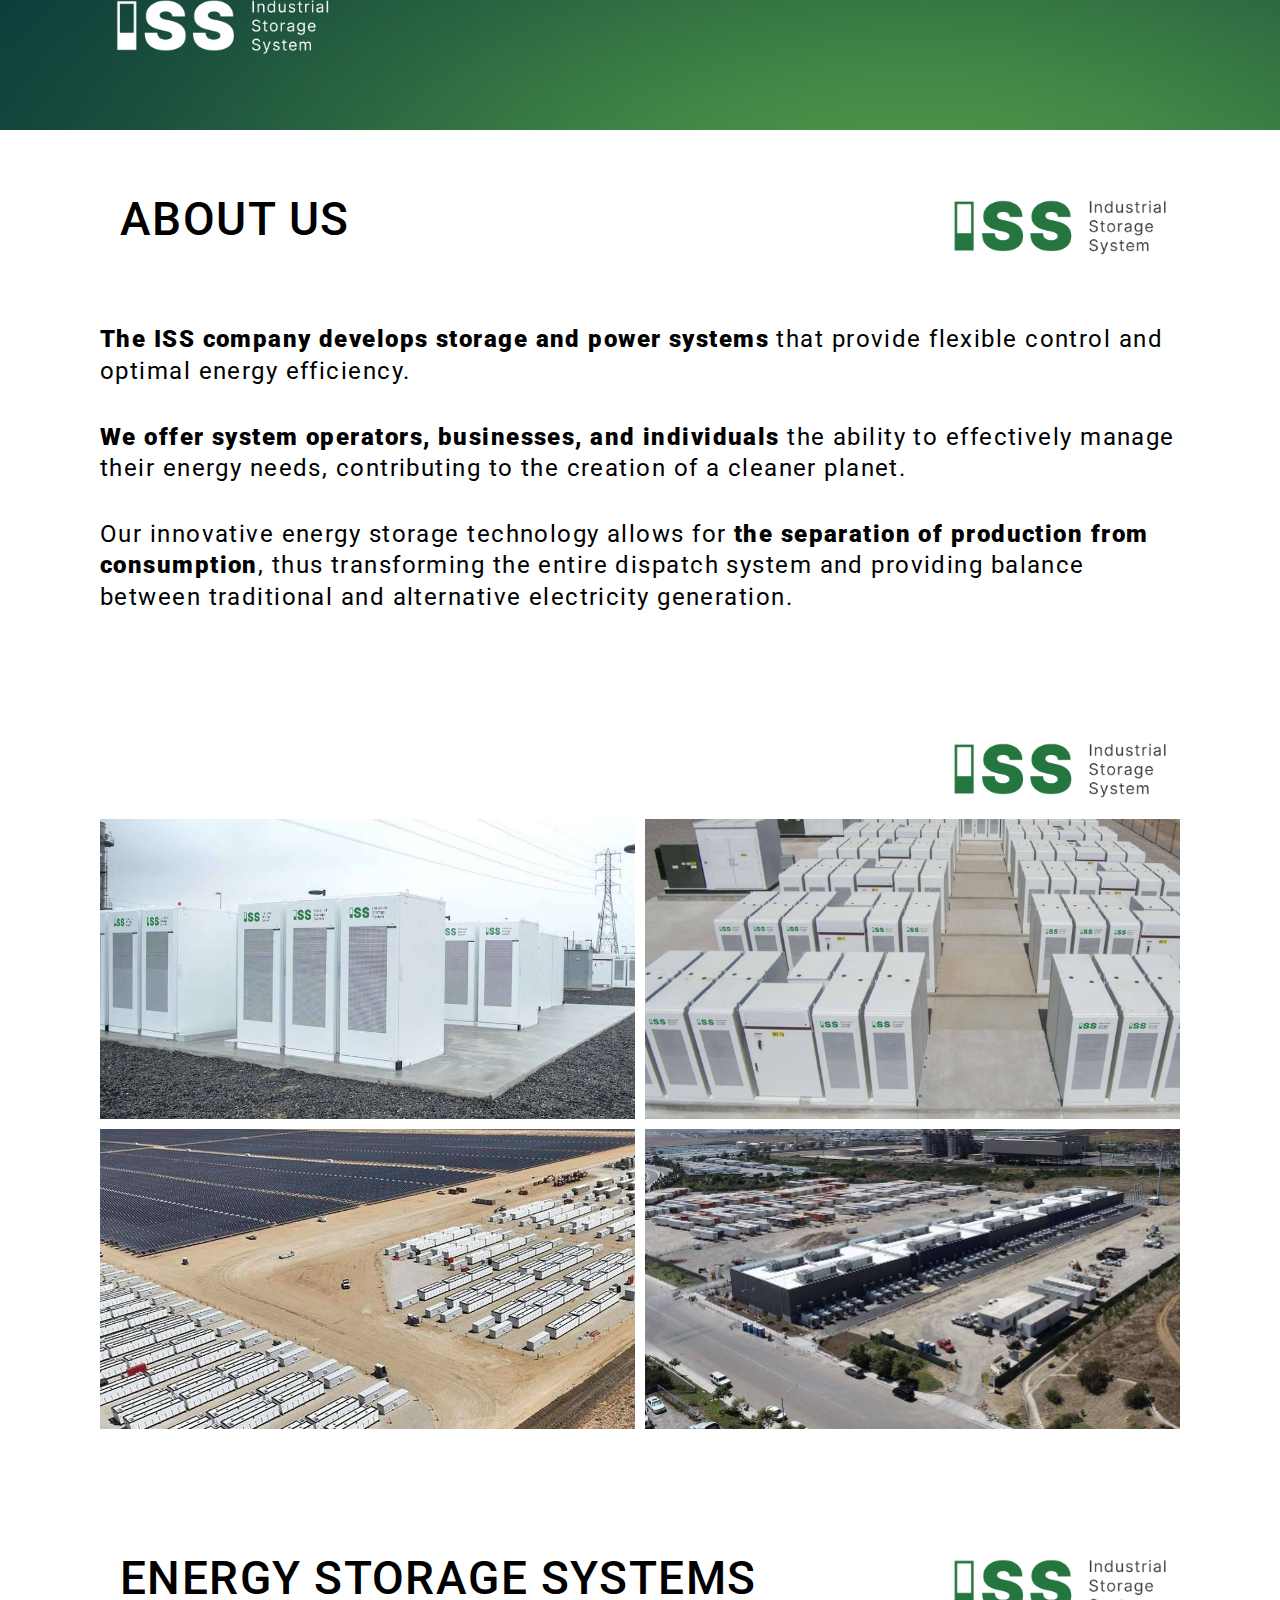
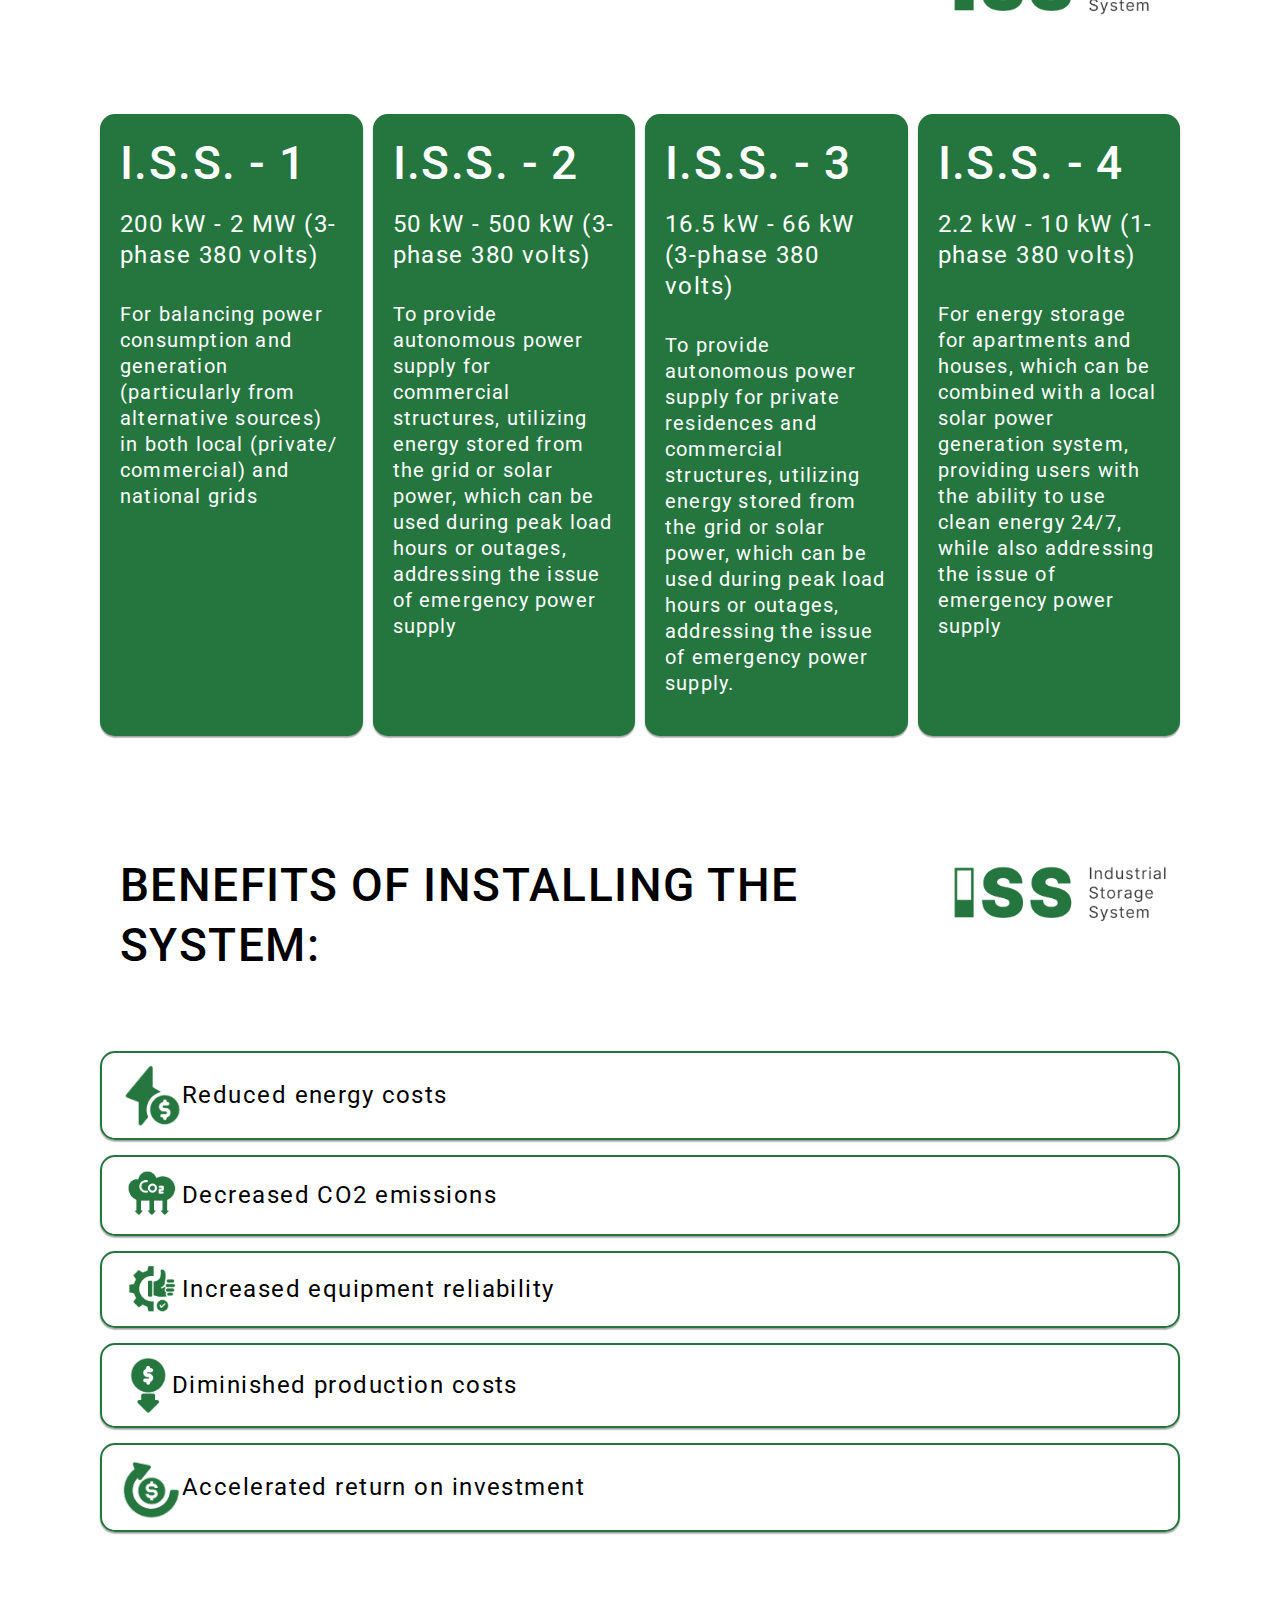
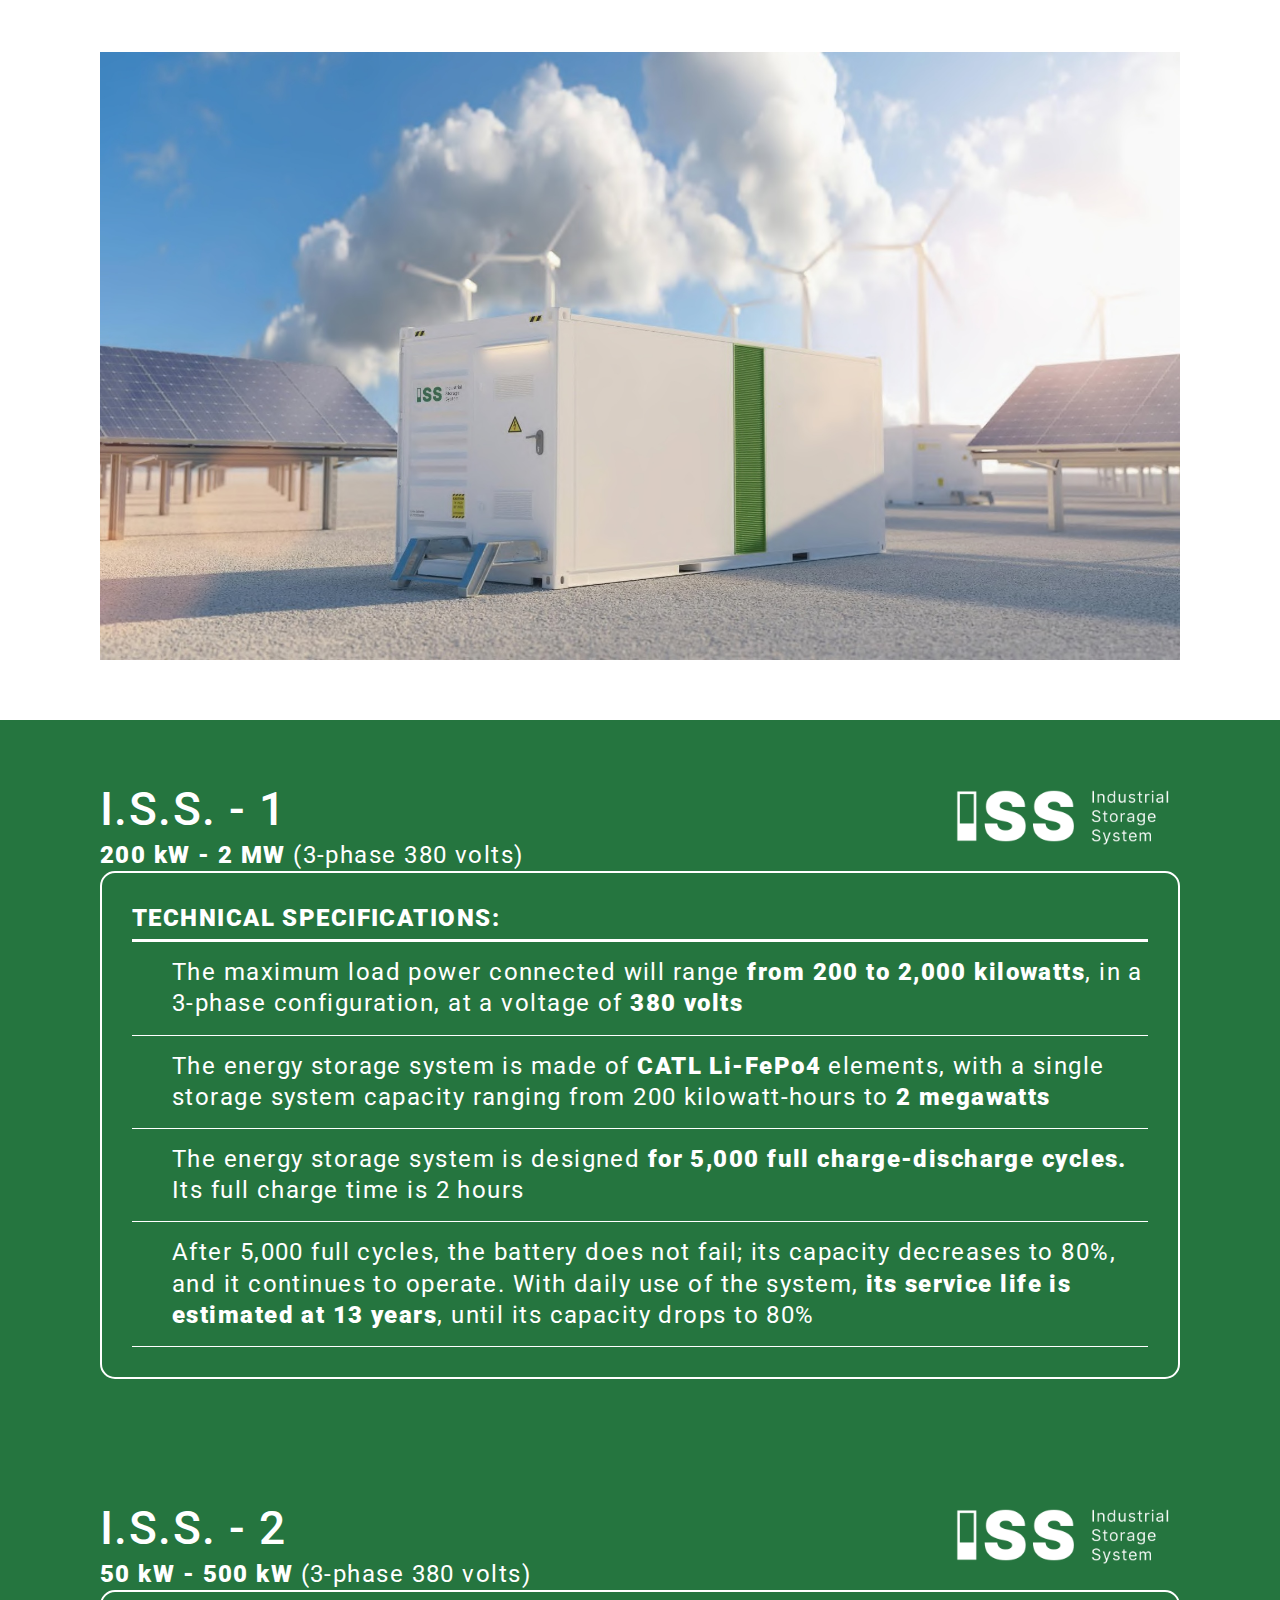
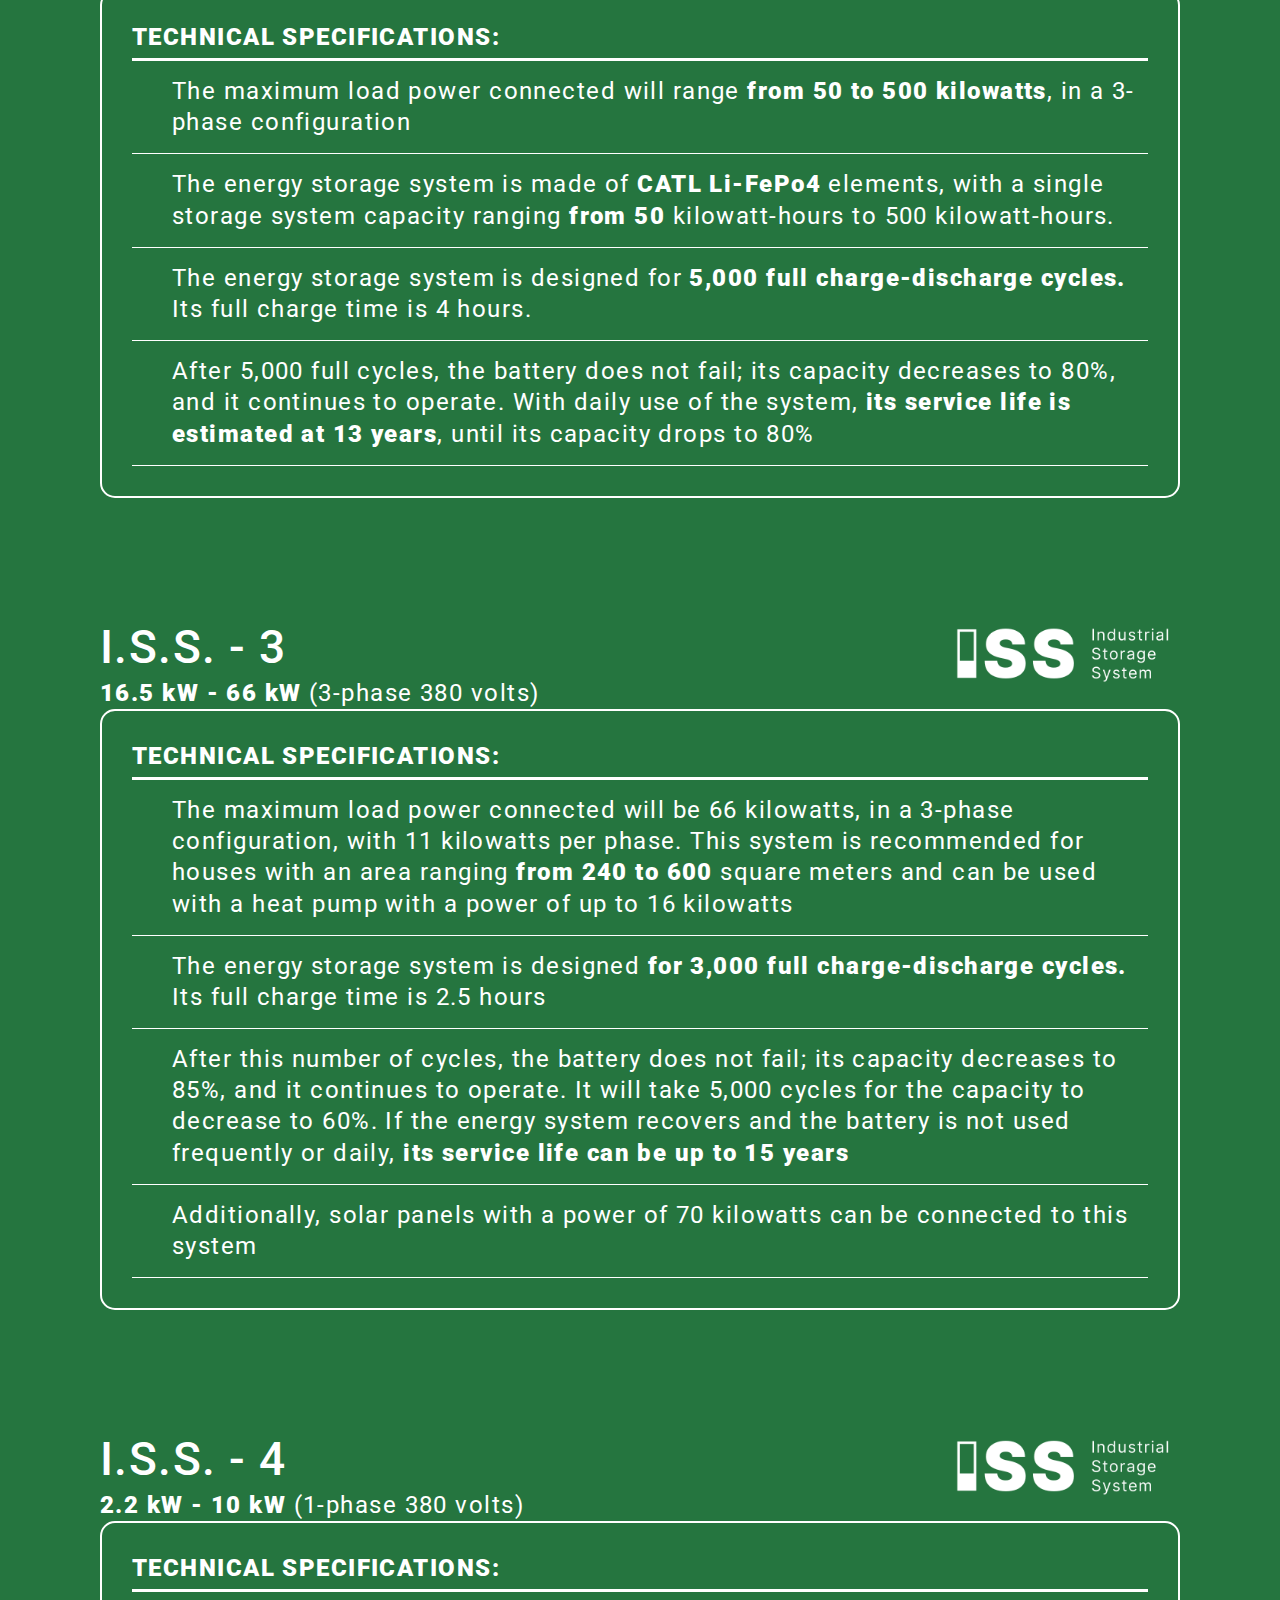
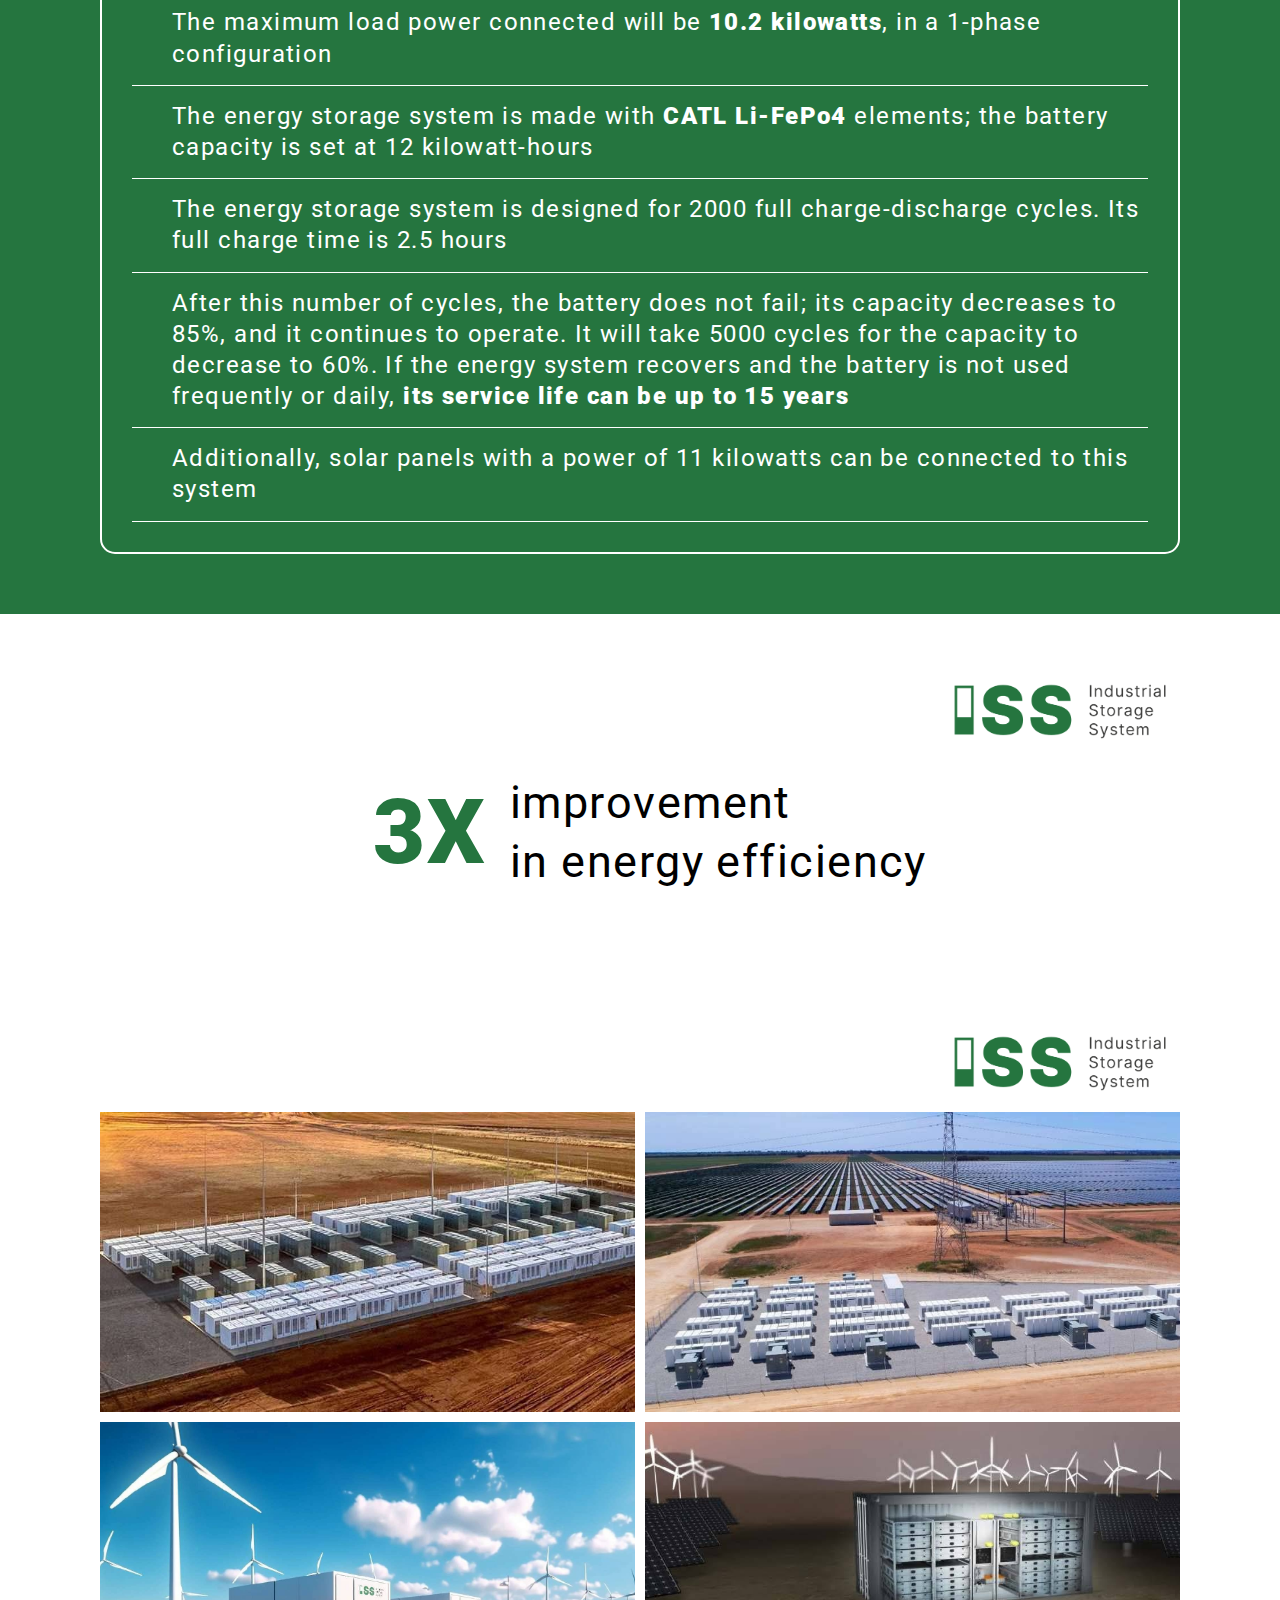
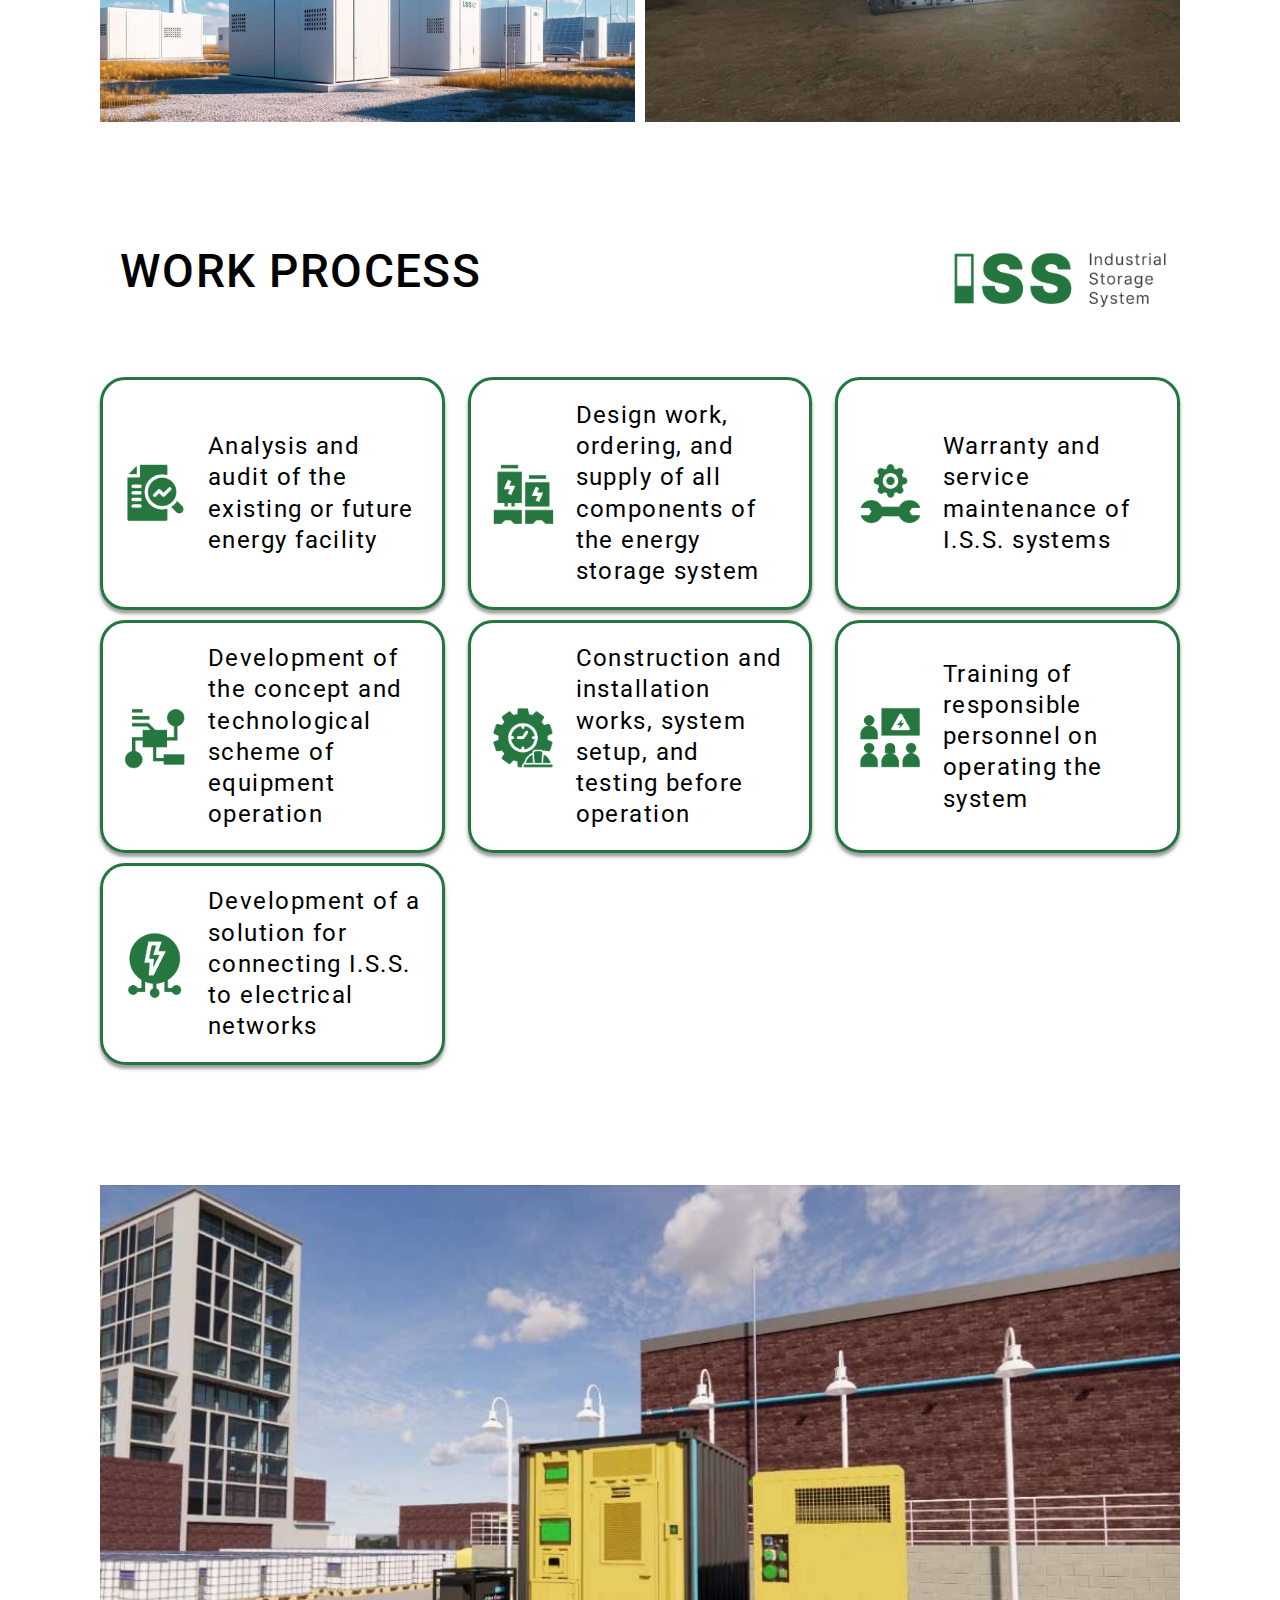
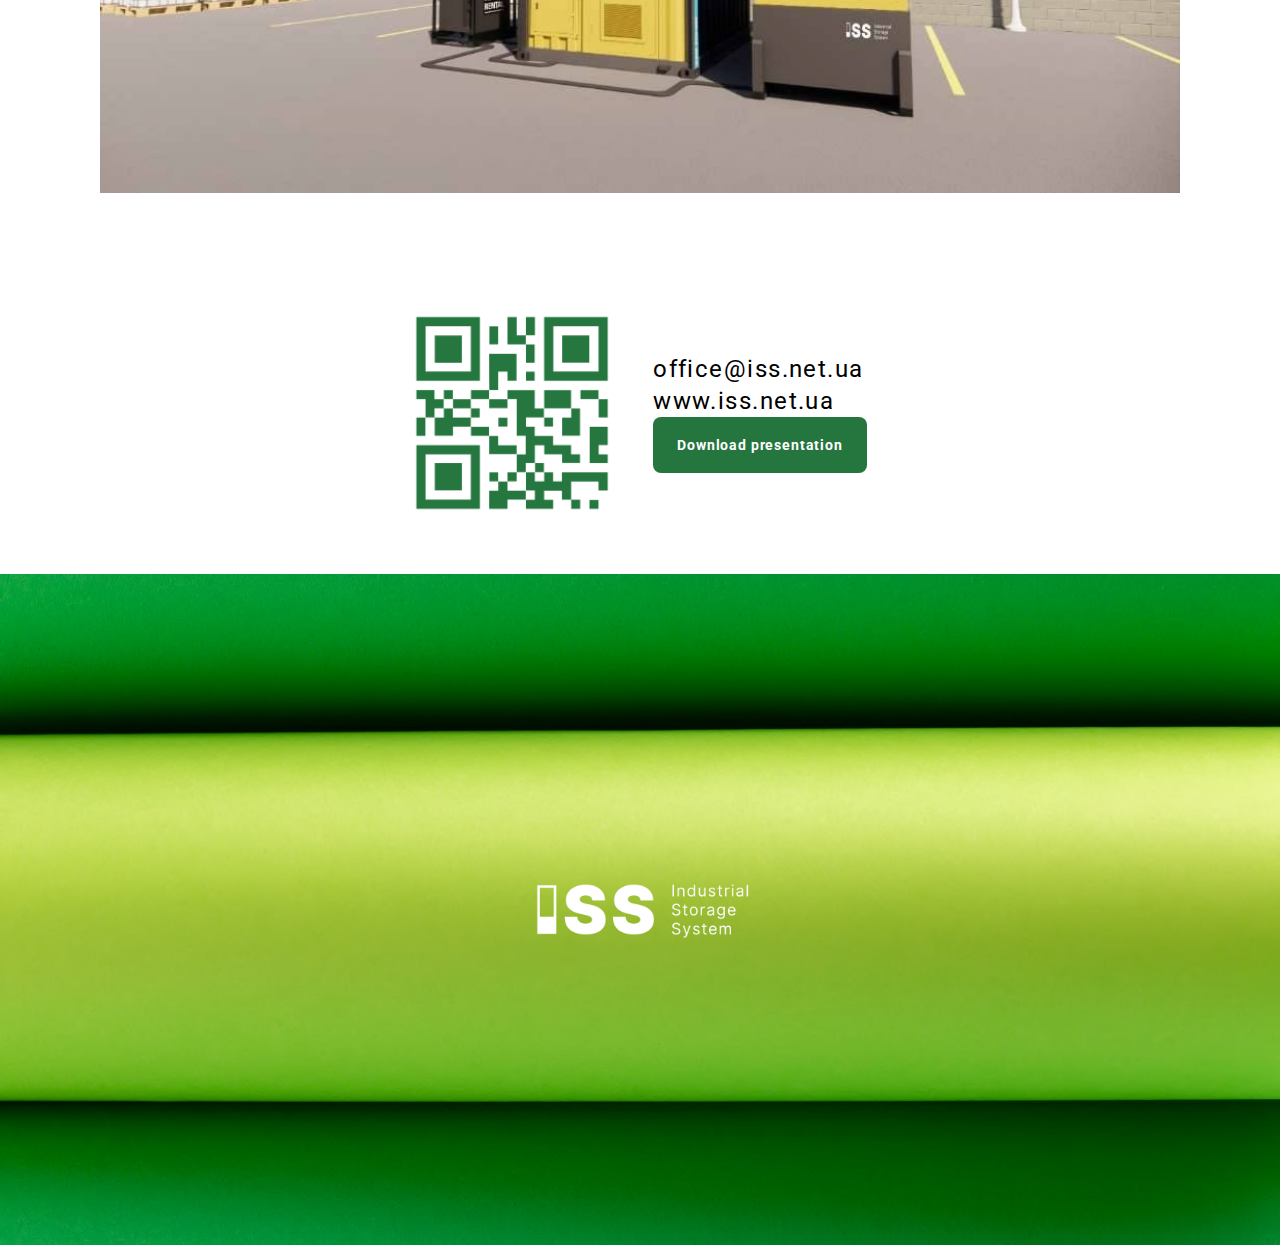
==== commit a5e14fae: "s" ====
--- a/index.html
+++ b/index.html
@@ -13,7 +13,9 @@
   <body class="text">
     <header class="bgImages text-white section ">
       <div class="container">
-          <img class="hero-img" src="./images/logo_iss_w.png" alt="logo"  >
+          <div class="box-hero">
+            <img class="hero-img" src="./images/logo_iss_w.png" alt="logo"  >
+          </div>
         <ul>
           <li>
             <p class="hero-text ">
@@ -85,8 +87,8 @@
       
     </section>
 
-    <section class="section">
-      <div class="container container-none">
+    <section class="section container-none">
+      <div class="container">
         <img class="our_work-logo logo" src="./images/logo_iss_col.png" alt="logo"  width="240">
         <ul class="our_work-flex">
           <li class="our_work-item1 our_work-item"></li>
--- a/css/style.css
+++ b/css/style.css
@@ -27,7 +27,7 @@
     display: none;
   }
 }
-@media screen and (min-width: 480px) {
+@media screen and (min-width: 320px) {
   .section{
     padding-top: 30px;
     padding-bottom: 30px;
@@ -46,13 +46,13 @@
   }
 }
 
-@media screen and (min-width: 480px) {
+@media screen and (min-width: 320px) {
   .container {
     margin-right: auto;
     margin-left: auto;
-    max-width: 480px;
-    padding-left: 50px;
-    padding-right: 50px;
+    max-width: 320px;
+    padding-left: 15px;
+    padding-right: 15px;
   }
 }
 @media screen and (min-width: 768px) {
@@ -74,7 +74,7 @@
     font-family: "Roboto", sans-serif;
     font-weight: 400;
     font-style: normal;
-    font-size:smaller;
+    font-size:14px;
     line-height: 1.3;
     letter-spacing: 0.06em;
   }
@@ -94,7 +94,7 @@
     color: white;
   }
 
-  @media screen and (min-width: 480px) {
+  @media screen and (min-width: 320px) {
     .title{
       margin-bottom: 50px;
     padding-left: 20px;
@@ -122,7 +122,7 @@
   align-items: center;
   justify-content: space-between;
 }
-@media screen and (min-width:480px){
+@media screen and (min-width:320px){
   .logo{
   width: 190px;
   }
@@ -137,12 +137,12 @@
     width:240px;
   }
 }
-@media screen and (min-width:480px){
+@media screen and (min-width:320px){
   .hero-img{
     width: 200px;
   }
 }
-@media screen and (min-width: 768px) {
+@media screen and (min-width: 786px) {
   .hero-img{
     width: 280px;
   }
@@ -197,7 +197,7 @@
   
   color: #25753f;
 }
-@media screen and (min-width: 480px){
+@media screen and (min-width: 320px){
   .follow-title{
     margin: 0;
     padding-right: 25px;
@@ -224,7 +224,7 @@
     line-height: 1.62;
   }
 }
-@media screen and (min-width: 480px){
+@media screen and (min-width: 320px){
   .follow-text{
     margin-bottom: 70px;
     padding-left: 20px;
@@ -256,14 +256,28 @@
 }
 
 
-
-.generation-text{
-  margin-bottom: 100px;
+@media screen and (max-width: 786px) {
+  .generation-text{
+    margin-bottom: 100px;
     padding-left: 20px;
     font-weight: 700;
-    font-size: xx-large;
-}
-
+    font-size:x-large;
+  }
+}
+@media screen and (max-width: 786px) {
+  .generation-text{
+    .generation-text{
+
+        font-size: xx-large;
+    }
+  }
+}
+
+@media screen and (max-width: 785px) {
+  .box-flex{
+    flex-direction: column-reverse;
+  }
+}
 .box-flex{
   display:flex;
   justify-content: space-between;
@@ -285,7 +299,7 @@
   flex-wrap: wrap;
   gap: 10px;
 }
-@media screen and(min-width: 480px) {
+@media screen and(min-width: 320px) {
   .our_work-item{
     width: 100%;
   }
@@ -318,7 +332,7 @@
 .system-box{
   margin-bottom: 30px;
 }
-@media screen and (min-width: 480px) {
+@media screen and (min-width: 320px) {
   .system-list{
     display: flex;
     flex-wrap: wrap;
@@ -386,10 +400,16 @@
 .section-green{
   background-color: #25753f;
 }
-
-.technology-box{
-  margin-bottom: 70px;
-}
+@media screen and (max-width: 785px) {
+  .technology-box{
+    margin-bottom: 70px;
+    flex-direction: column-reverse;
+  }
+}
+
+
+
+
 .technology-title{
   margin: 0;
   padding: 0;
@@ -417,15 +437,23 @@
 }
 
 .improvement-box{
+  flex-direction: row;
   align-items: center;
   justify-content: center;
 }
 
-
-.impr-text{
-  font-size: 45px;
-  line-height: 1.62;
-}
+@media screen and (max-width: 785px) {
+  .impr-text{
+    font-size: 30px;
+    line-height: 1.62;
+  }
+}
+@media screen and (min-width: 786px) {
+  .impr-text{
+    font-size: 45px;
+  }
+}
+
 .our_work-item5{
   background-image: url(../images/our_work5.jpg);
 }
@@ -447,7 +475,6 @@
 }
 
 .work-item{
-  flex-basis: calc((100% - 45px) / 3);
   align-items: center;
   padding: 20px;
   box-sizing: border-box;
@@ -456,13 +483,14 @@
   border-radius: 25px;
 }
 
-@media (max-width: 768px) {
+@media (min-width: 768px) {
   .work-item {
-    flex-basis: calc((100% - 30px) / 2); 
-  }
-}
-
-@media (max-width: 480px) {
+    flex-basis: calc((100% - 45px) / 3);
+ 
+  }
+}
+
+@media (max-width: 320px) {
   .work-item {
     flex-basis: 100%; 
   }
@@ -477,15 +505,25 @@
 .qrcode-elm{
   margin-top: 30;
 }
-
-.qrcode-flex{
-  display: flex;
-  justify-content: center;
-    align-items: center;
-}
-.qrcode-img{
-  margin-right: 40px;
-}
+@media screen and (min-width:320px) {
+  .qrcode-flex{
+    display: flex;
+    justify-content: center;
+      align-items: center;
+      flex-direction: column;
+
+  }
+}
+@media screen and (min-width:786px) {
+  .qrcode-flex{
+      flex-direction: row;
+  }
+  .qrcode-img{
+    margin-right: 40px;
+  }
+  
+}
+
 
 .footer-bg{
   padding: 300px 0;
@@ -501,7 +539,7 @@
     align-items: center;
 }
 
-@media screen and (min-width: 480px) {
+@media screen and (min-width: 320px) {
   .footer-btn{
     display: inline-flex;
     min-width: 150px;
